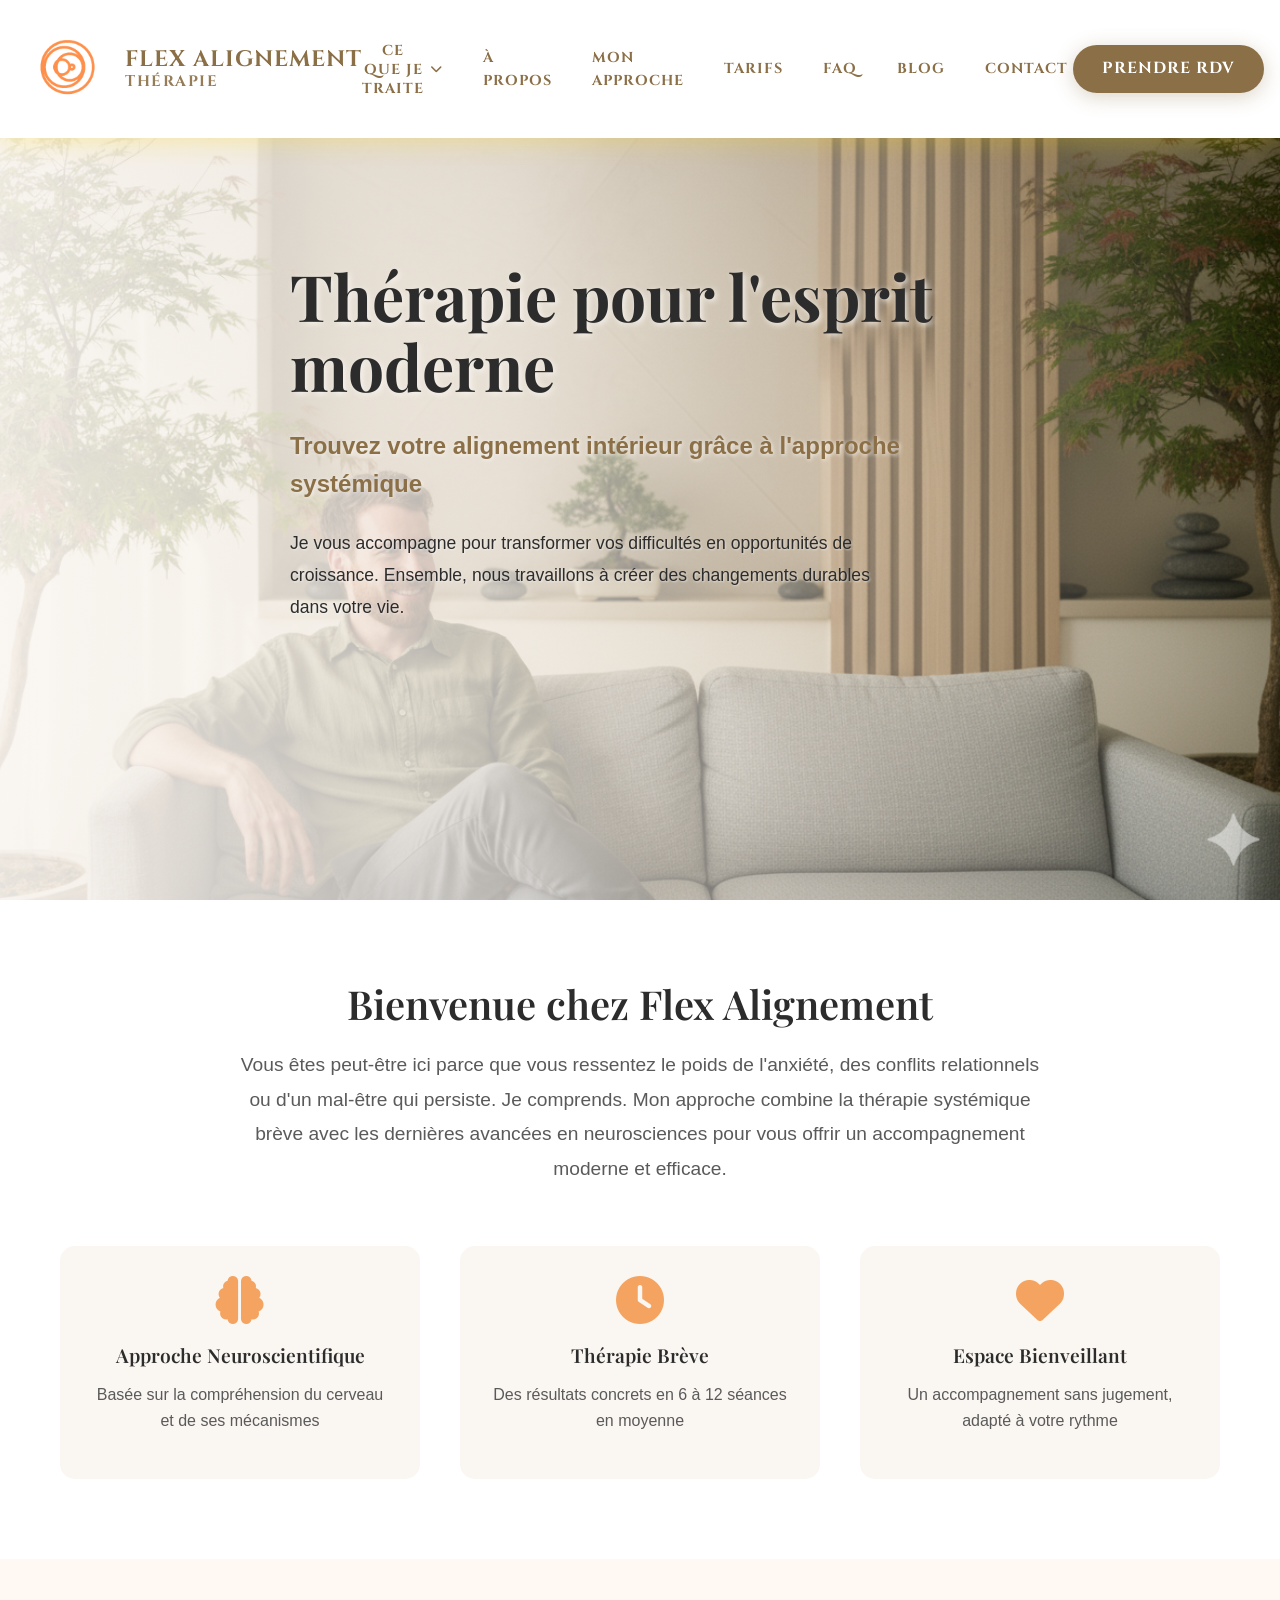
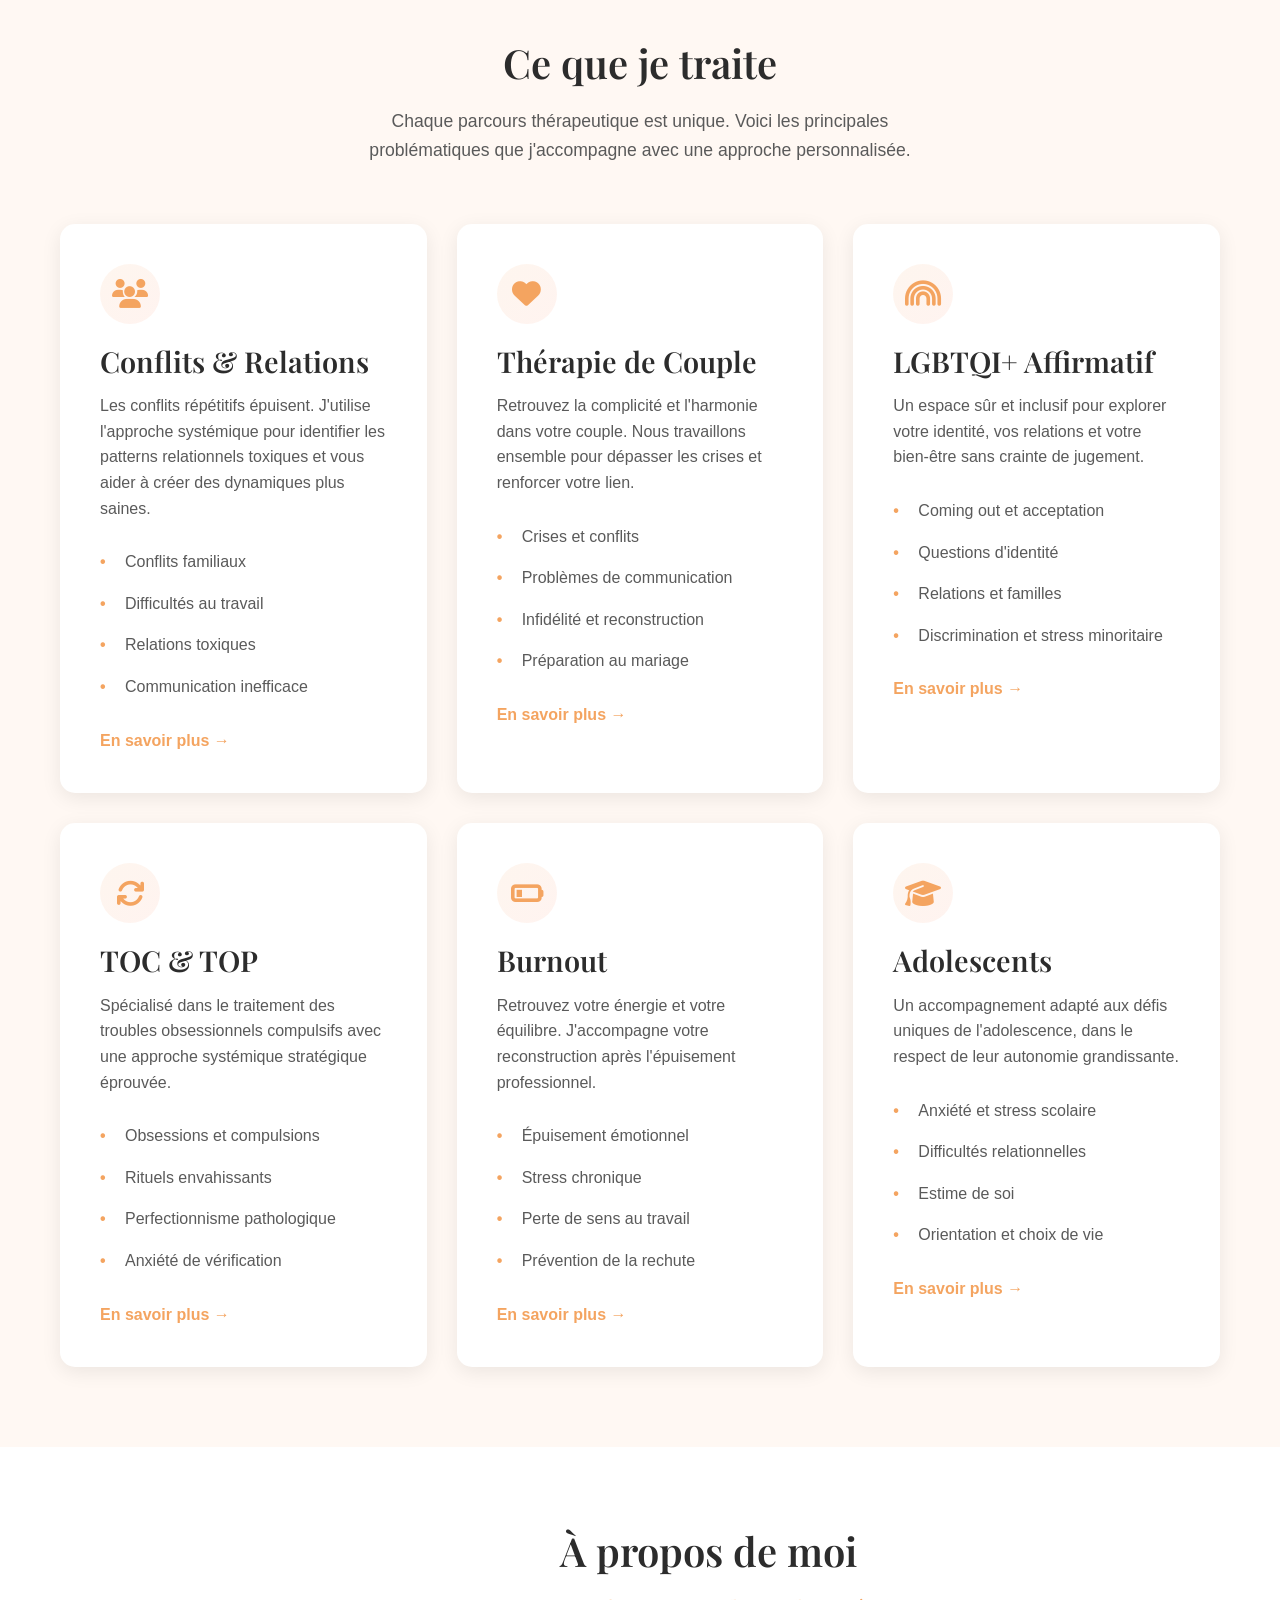
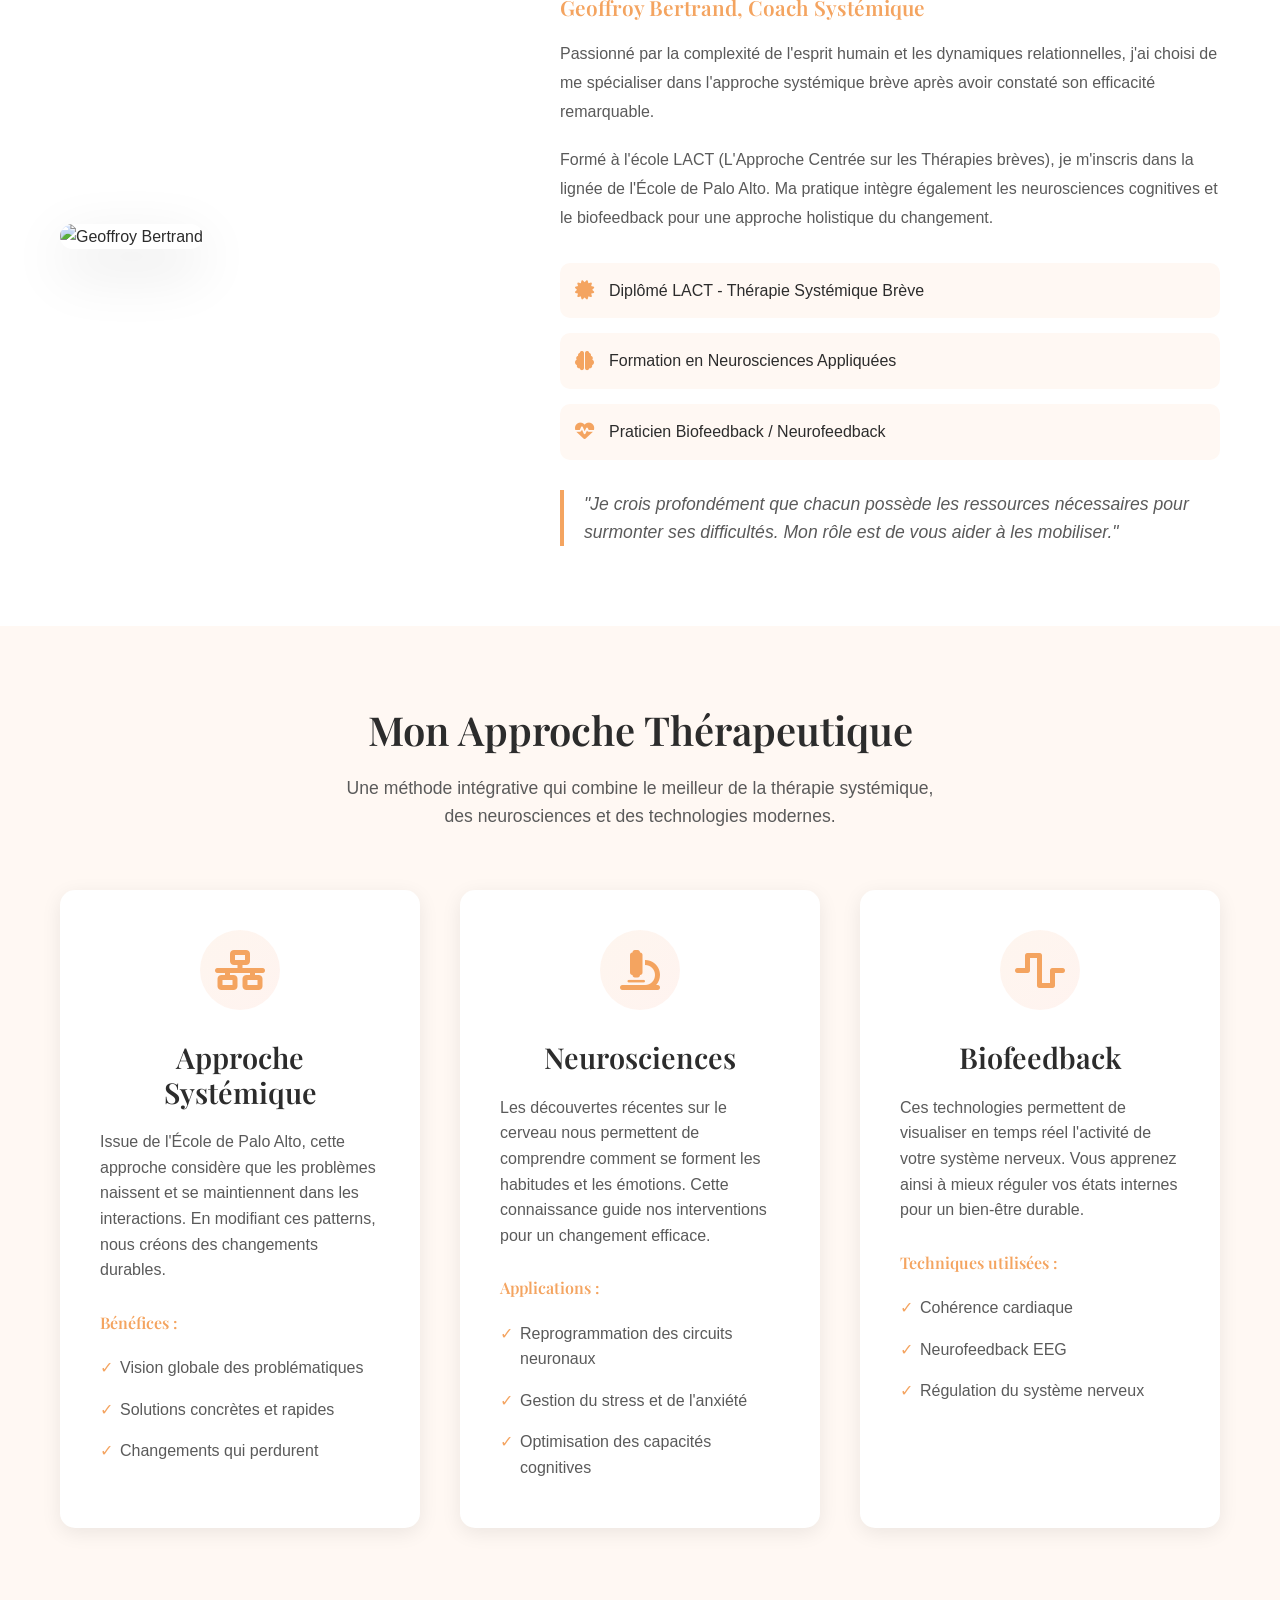
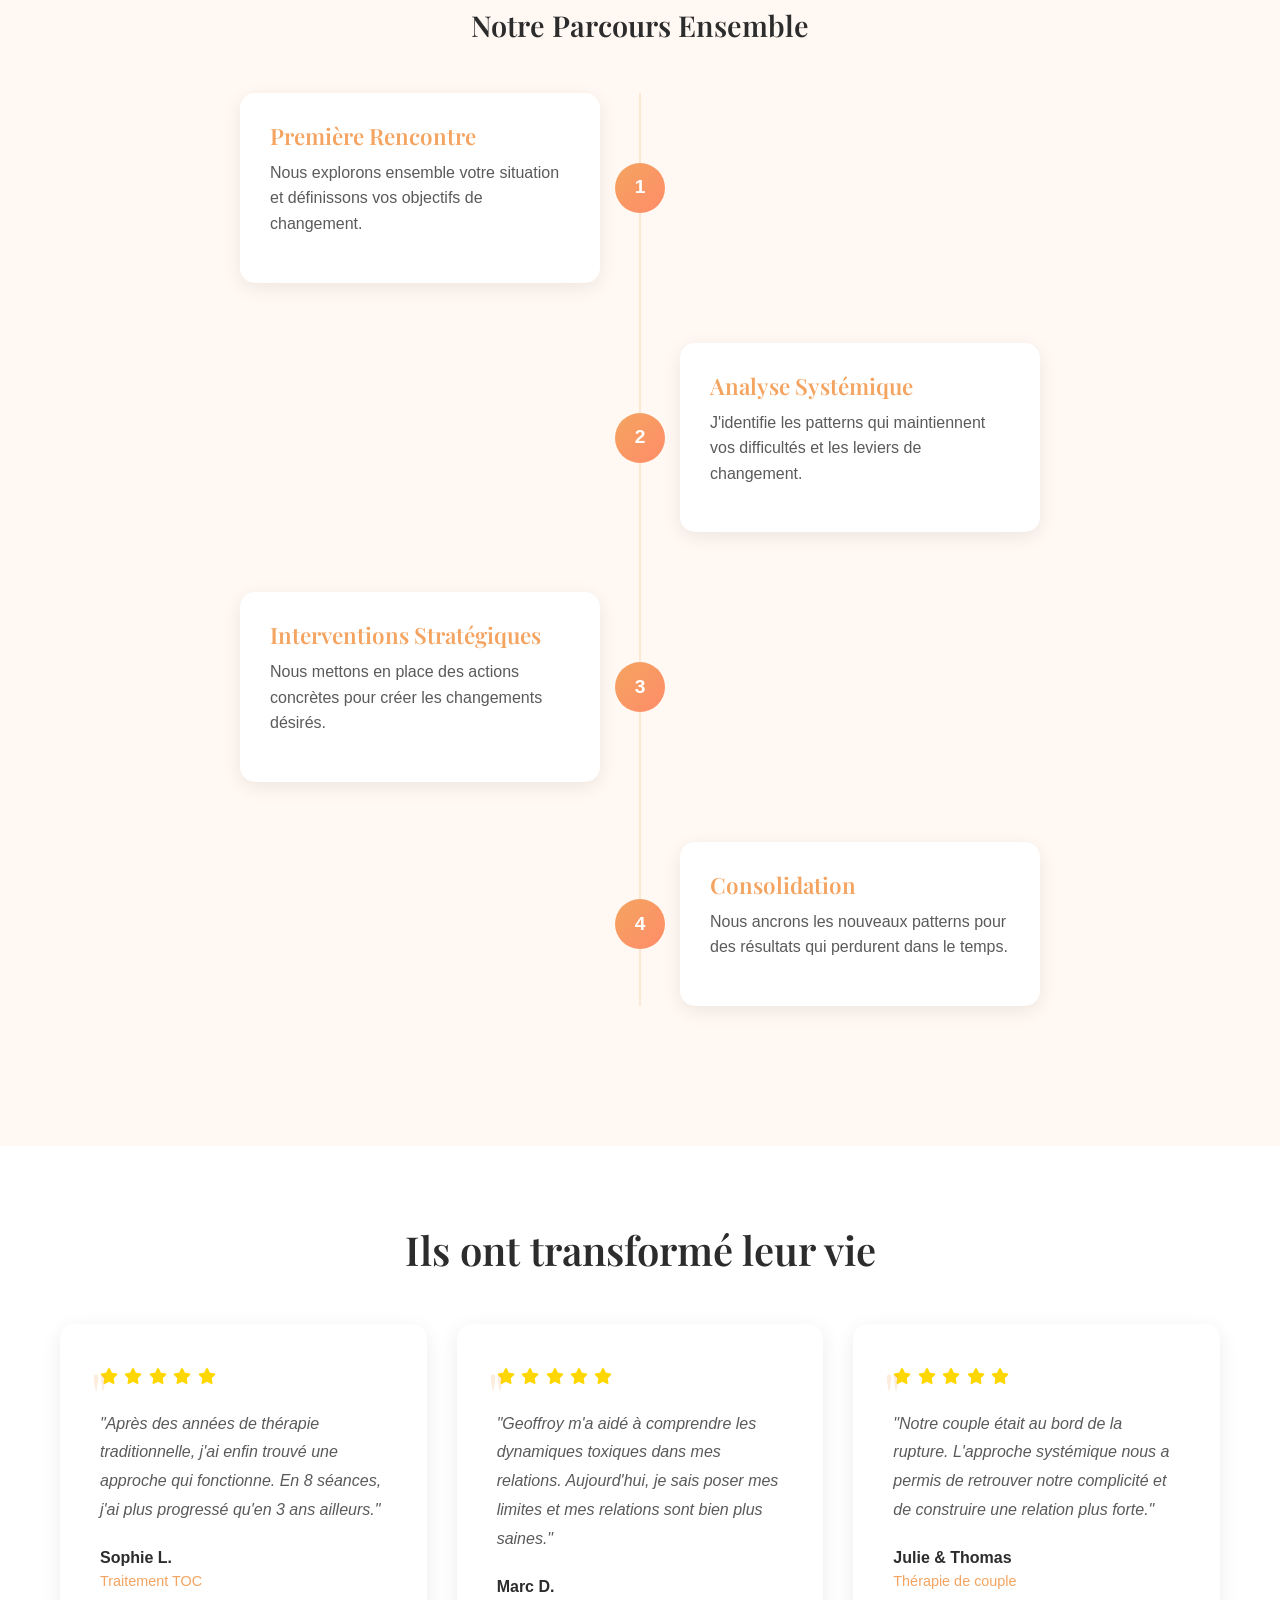
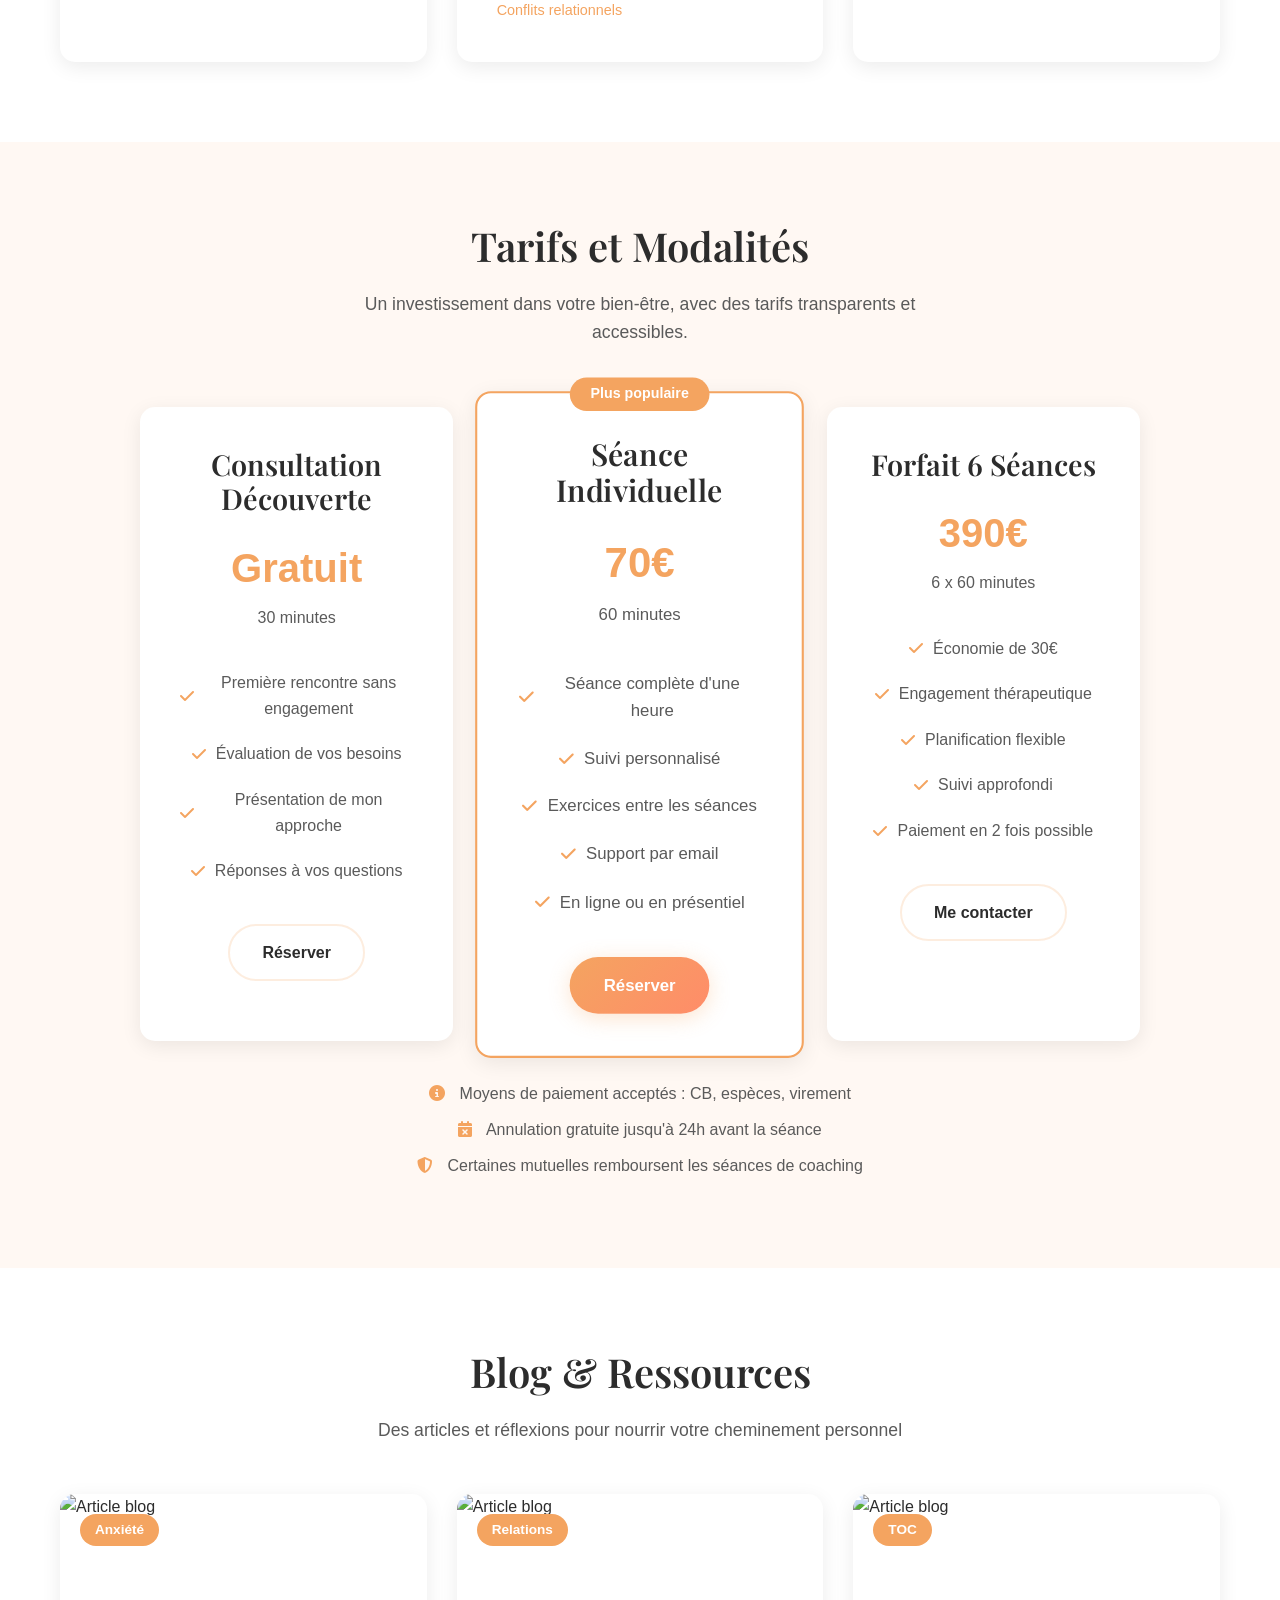
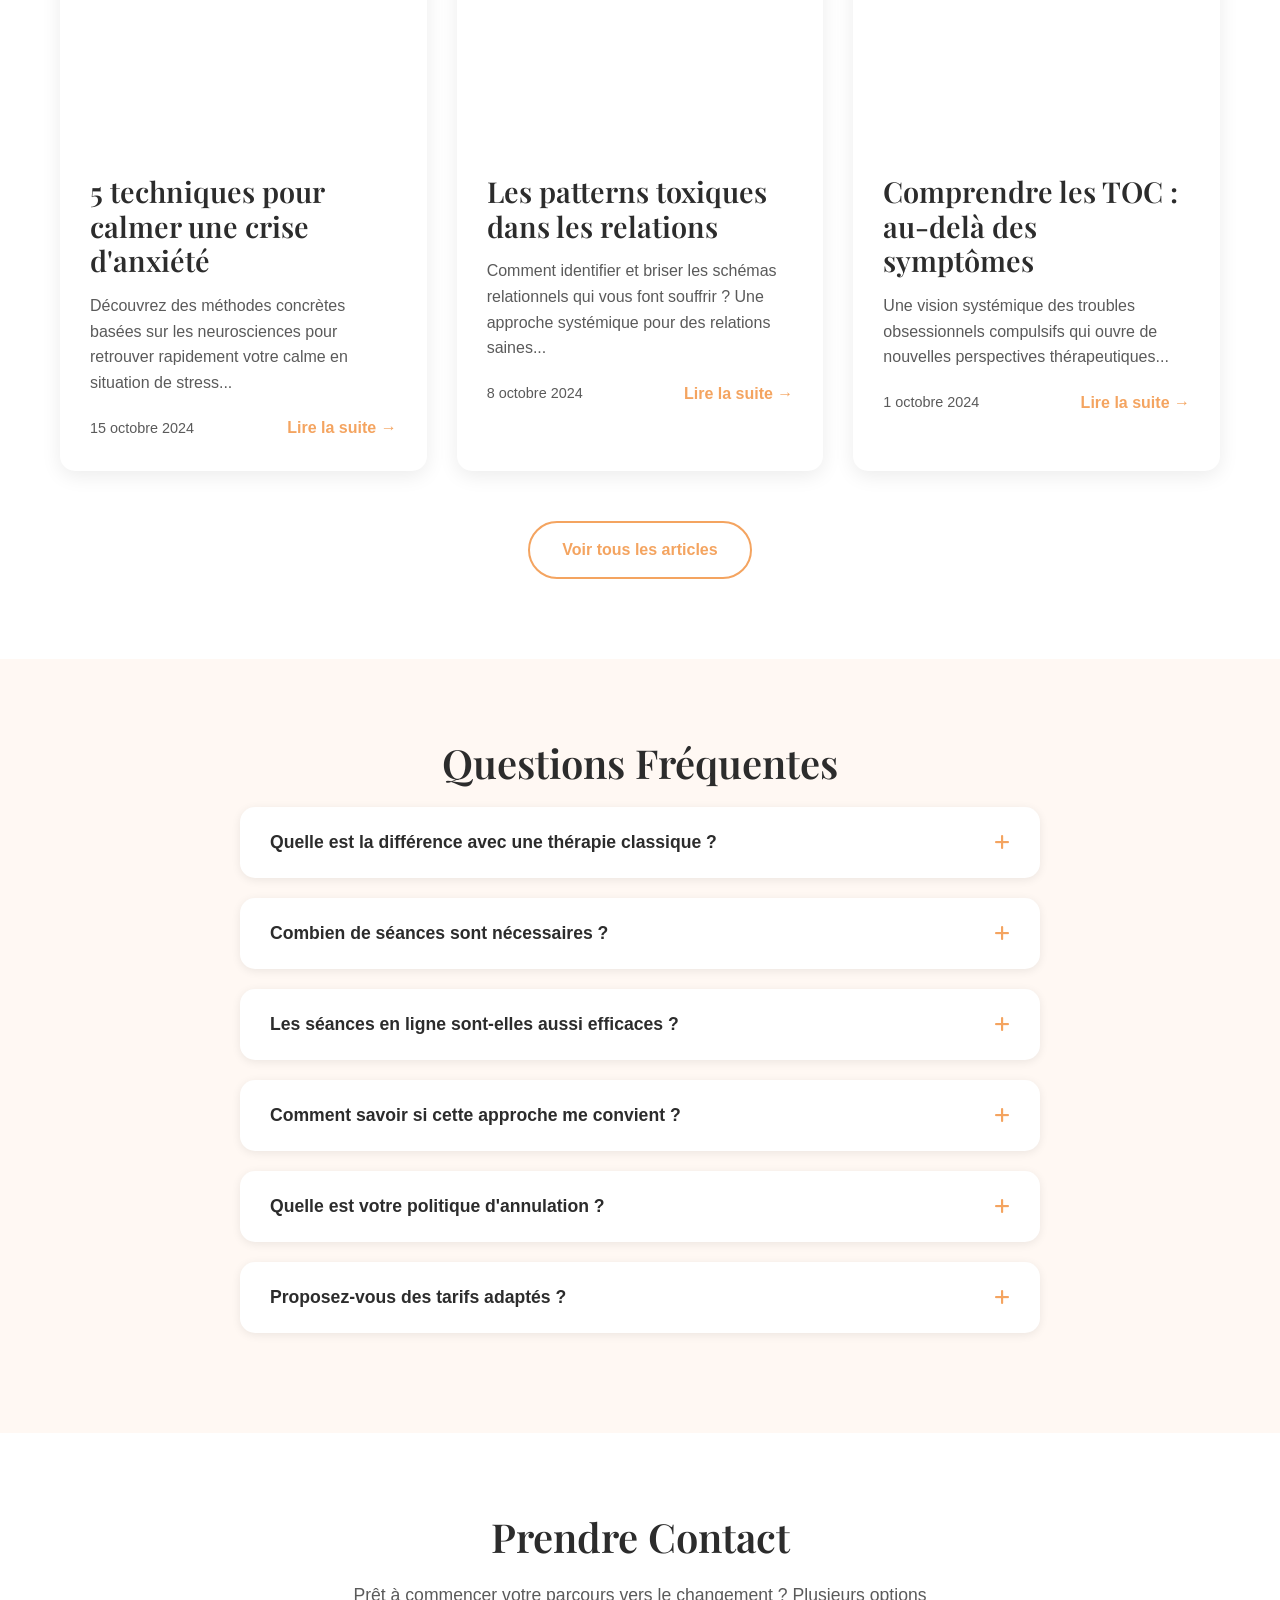
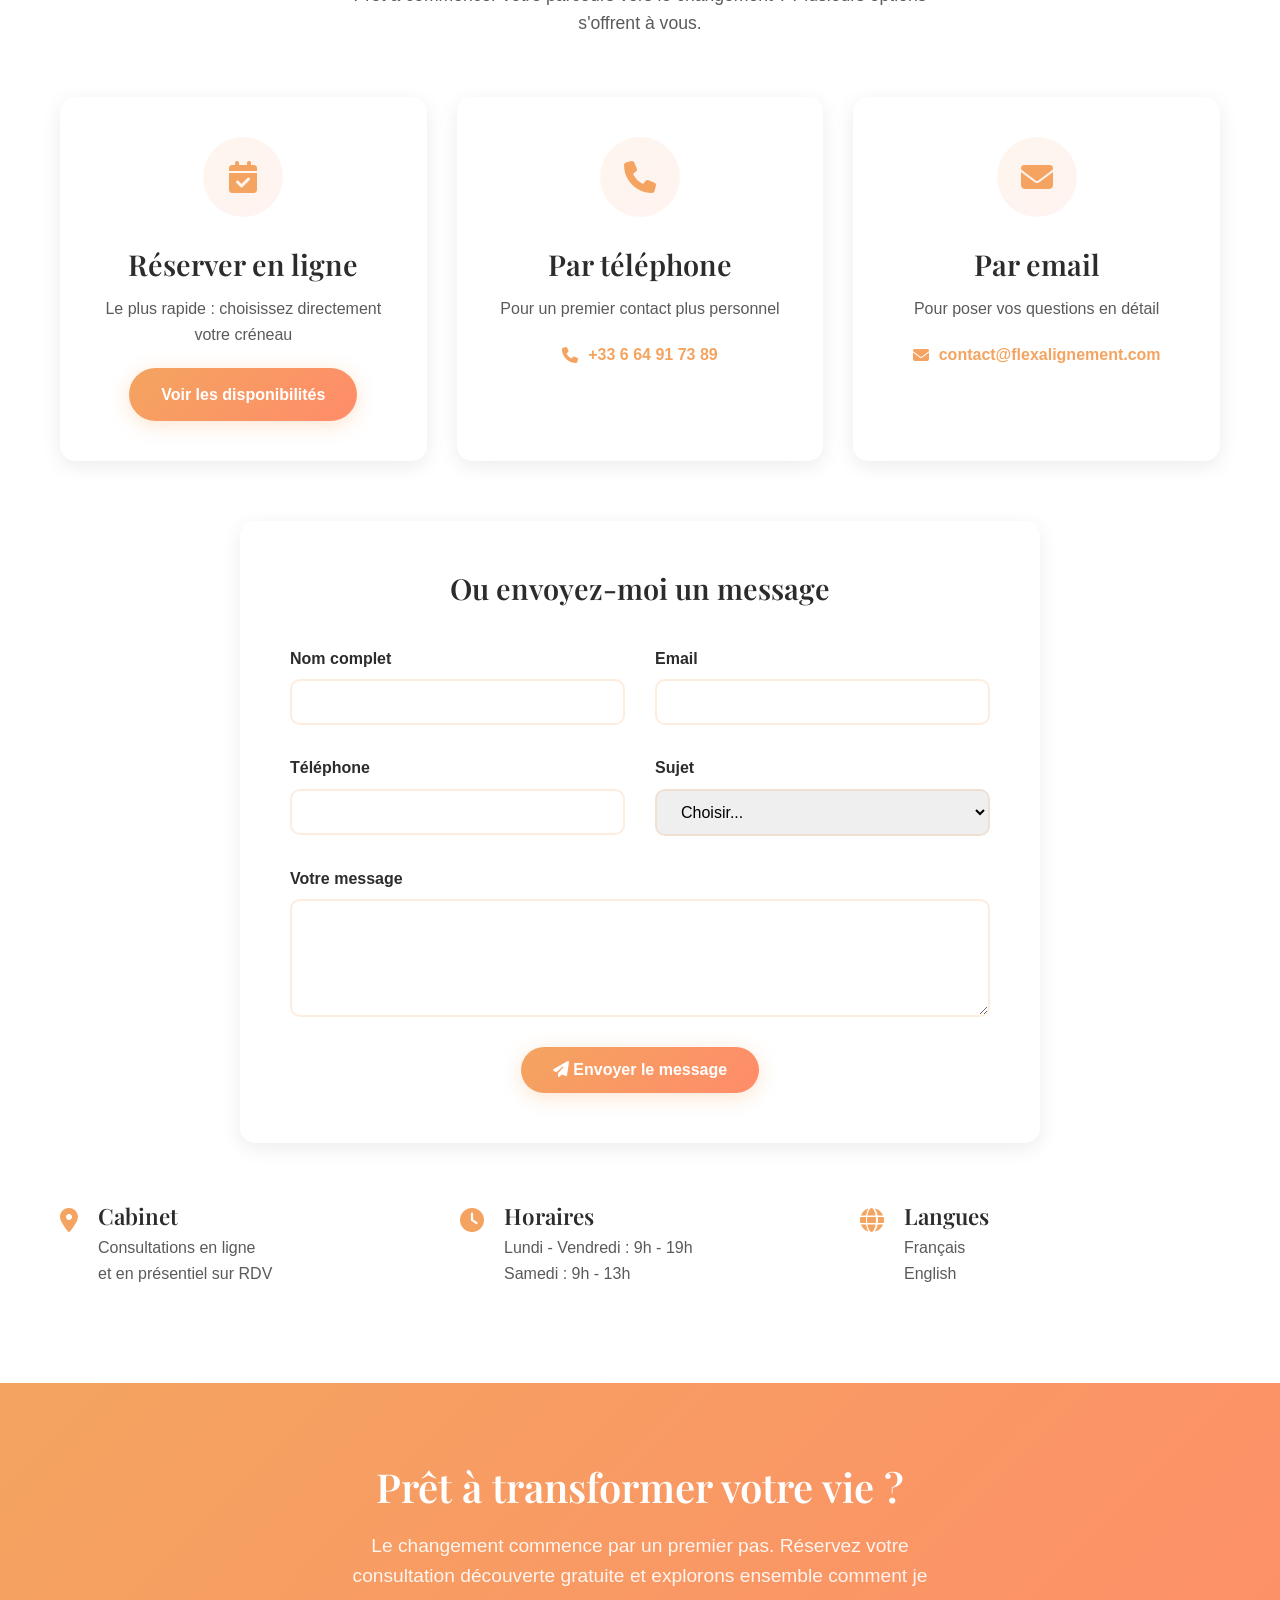
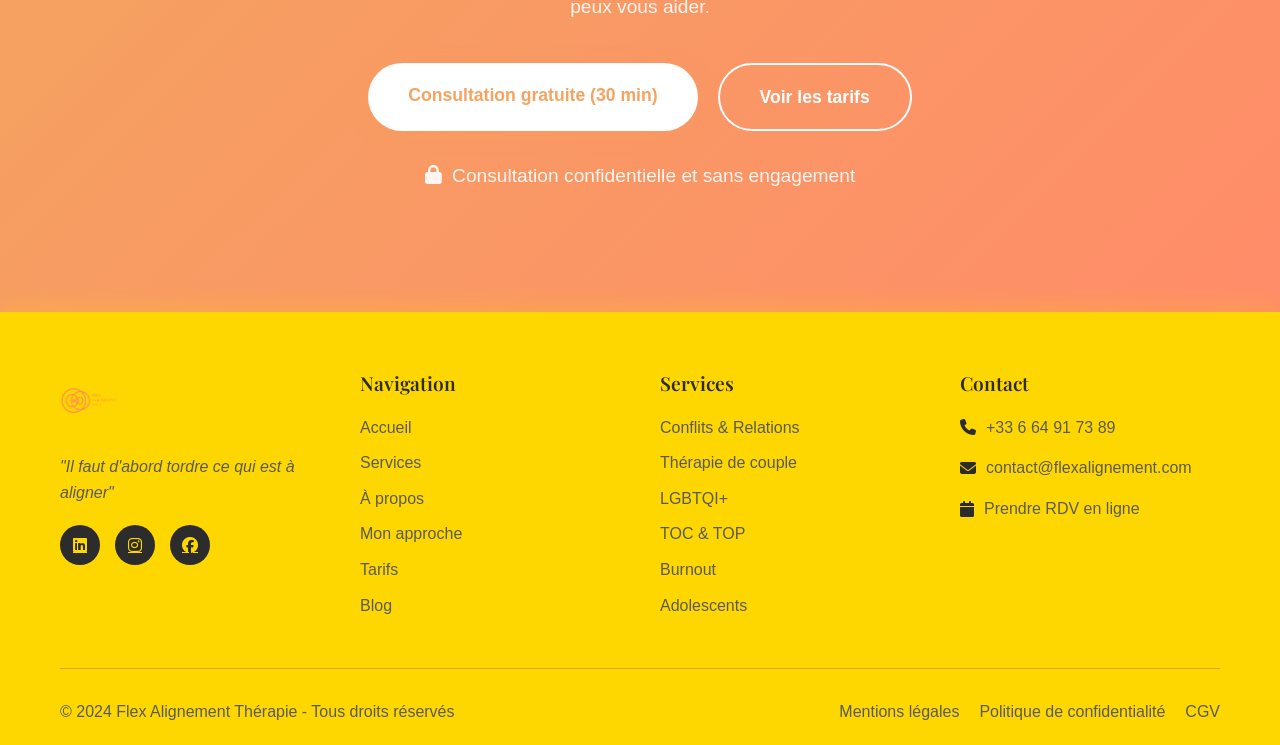
==== index.html @ 34443ab5 "v2" ====
<!DOCTYPE html>
<html lang="fr">
<head>
    <meta charset="UTF-8">
    <meta name="viewport" content="width=device-width, initial-scale=1.0">
    <title>Flex Alignement Thérapie - Coaching Systémique | Geoffroy Bertrand</title>
    <meta name="description" content="Thérapie systémique brève pour anxiété, conflits relationnels, couples, TOC, burnout. Approche moderne basée sur les neurosciences.">

    <!-- Fonts -->
    <link rel="preconnect" href="https://fonts.googleapis.com">
    <link rel="preconnect" href="https://fonts.gstatic.com" crossorigin>
    <link href="https://fonts.googleapis.com/css2?family=Cinzel:wght@700&family=Lato:wght@300;400;500;600;700&family=Montserrat:wght@300;400;500;600;700&family=Playfair+Display:wght@400;500;600;700&family=Cormorant+Garamond:wght@300;400;500;600&display=swap" rel="stylesheet">

    <!-- Icons -->
    <link rel="stylesheet" href="https://cdnjs.cloudflare.com/ajax/libs/font-awesome/6.4.0/css/all.min.css">

    <!-- Styles -->
    <link rel="stylesheet" href="styles.css">
</head>
<body>
    <!-- Header with Navigation -->
    <header class="header" id="header">
        <nav class="nav-container">
            <div class="nav-brand">
                <img src="images/Logo_Coach.gif" alt="Flex Alignement" class="nav-logo">
                <div class="nav-text">
                    <span class="brand-name">Flex Alignement</span>
                    <span class="brand-subtitle">thérapie</span>
                </div>
            </div>

            <div class="nav-menu" id="navMenu">
                <!-- Dropdown for Services -->
                <div class="nav-dropdown">
                    <button class="nav-link dropdown-toggle">
                        Ce que je traite <i class="fas fa-chevron-down"></i>
                    </button>
                    <div class="dropdown-menu">
                        <a href="#conflits" class="dropdown-item">Conflits & Relations</a>
                        <a href="#couples" class="dropdown-item">Couples</a>
                        <a href="#lgbtqi" class="dropdown-item">LGBTQI+</a>
                        <a href="#toc" class="dropdown-item">TOC</a>
                        <a href="#burnout" class="dropdown-item">Burnout</a>
                        <a href="#adolescents" class="dropdown-item">Adolescents</a>
                    </div>
                </div>

                <a href="#about" class="nav-link">À propos</a>
                <a href="#approche" class="nav-link">Mon approche</a>
                <a href="#tarifs" class="nav-link">Tarifs</a>
                <a href="#faq" class="nav-link">FAQ</a>
                <a href="#blog" class="nav-link">Blog</a>
                <a href="#contact" class="nav-link">Contact</a>
                <a href="https://calendly.com/geoffbertrand/30min" class="nav-cta" target="_blank">Prendre RDV</a>
            </div>

            <button class="nav-toggle" id="navToggle">
                <span></span>
                <span></span>
                <span></span>
            </button>
        </nav>
    </header>

    <!-- Hero Section -->
    <section id="accueil" class="hero">
        <div class="hero-overlay">
            <div class="container">
                <div class="hero-content">
                    <h1 class="hero-title">
                        Thérapie pour l'esprit moderne
                    </h1>
                    <p class="hero-subtitle">
                        Trouvez votre alignement intérieur grâce à l'approche systémique
                    </p>
                    <p class="hero-description">
                        Je vous accompagne pour transformer vos difficultés en opportunités de croissance.
                        Ensemble, nous travaillons à créer des changements durables dans votre vie.
                    </p>
                </div>
            </div>
        </div>
    </section>

    <!-- Introduction Section -->
    <section class="intro-section">
        <div class="container">
            <div class="intro-content">
                <h2 class="section-title centered">Bienvenue chez Flex Alignement</h2>
                <p class="intro-text">
                    Vous êtes peut-être ici parce que vous ressentez le poids de l'anxiété, des conflits relationnels
                    ou d'un mal-être qui persiste. Je comprends. Mon approche combine la thérapie systémique brève
                    avec les dernières avancées en neurosciences pour vous offrir un accompagnement moderne et efficace.
                </p>
                <div class="intro-features">
                    <div class="feature-item">
                        <i class="fas fa-brain"></i>
                        <h3>Approche Neuroscientifique</h3>
                        <p>Basée sur la compréhension du cerveau et de ses mécanismes</p>
                    </div>
                    <div class="feature-item">
                        <i class="fas fa-clock"></i>
                        <h3>Thérapie Brève</h3>
                        <p>Des résultats concrets en 6 à 12 séances en moyenne</p>
                    </div>
                    <div class="feature-item">
                        <i class="fas fa-heart"></i>
                        <h3>Espace Bienveillant</h3>
                        <p>Un accompagnement sans jugement, adapté à votre rythme</p>
                    </div>
                </div>
            </div>
        </div>
    </section>

    <!-- Services Section -->
    <section id="services" class="services-section">
        <div class="container">
            <h2 class="section-title centered">Ce que je traite</h2>
            <p class="section-subtitle">
                Chaque parcours thérapeutique est unique. Voici les principales problématiques
                que j'accompagne avec une approche personnalisée.
            </p>

            <div class="services-grid">
                <!-- Conflits & Relations -->
                <div class="service-card" id="conflits">
                    <div class="service-icon">
                        <i class="fas fa-users"></i>
                    </div>
                    <h3>Conflits & Relations</h3>
                    <p>
                        Les conflits répétitifs épuisent. J'utilise l'approche systémique pour identifier
                        les patterns relationnels toxiques et vous aider à créer des dynamiques plus saines.
                    </p>
                    <ul class="service-list">
                        <li>Conflits familiaux</li>
                        <li>Difficultés au travail</li>
                        <li>Relations toxiques</li>
                        <li>Communication inefficace</li>
                    </ul>
                    <a href="#contact" class="service-link">En savoir plus →</a>
                </div>

                <!-- Couples -->
                <div class="service-card" id="couples">
                    <div class="service-icon">
                        <i class="fas fa-heart"></i>
                    </div>
                    <h3>Thérapie de Couple</h3>
                    <p>
                        Retrouvez la complicité et l'harmonie dans votre couple. Nous travaillons ensemble
                        pour dépasser les crises et renforcer votre lien.
                    </p>
                    <ul class="service-list">
                        <li>Crises et conflits</li>
                        <li>Problèmes de communication</li>
                        <li>Infidélité et reconstruction</li>
                        <li>Préparation au mariage</li>
                    </ul>
                    <a href="#contact" class="service-link">En savoir plus →</a>
                </div>

                <!-- LGBTQI+ -->
                <div class="service-card" id="lgbtqi">
                    <div class="service-icon">
                        <i class="fas fa-rainbow"></i>
                    </div>
                    <h3>LGBTQI+ Affirmatif</h3>
                    <p>
                        Un espace sûr et inclusif pour explorer votre identité, vos relations et votre
                        bien-être sans crainte de jugement.
                    </p>
                    <ul class="service-list">
                        <li>Coming out et acceptation</li>
                        <li>Questions d'identité</li>
                        <li>Relations et familles</li>
                        <li>Discrimination et stress minoritaire</li>
                    </ul>
                    <a href="#contact" class="service-link">En savoir plus →</a>
                </div>

                <!-- TOC -->
                <div class="service-card" id="toc">
                    <div class="service-icon">
                        <i class="fas fa-sync"></i>
                    </div>
                    <h3>TOC & TOP</h3>
                    <p>
                        Spécialisé dans le traitement des troubles obsessionnels compulsifs avec une
                        approche systémique stratégique éprouvée.
                    </p>
                    <ul class="service-list">
                        <li>Obsessions et compulsions</li>
                        <li>Rituels envahissants</li>
                        <li>Perfectionnisme pathologique</li>
                        <li>Anxiété de vérification</li>
                    </ul>
                    <a href="#contact" class="service-link">En savoir plus →</a>
                </div>

                <!-- Burnout -->
                <div class="service-card" id="burnout">
                    <div class="service-icon">
                        <i class="fas fa-battery-quarter"></i>
                    </div>
                    <h3>Burnout</h3>
                    <p>
                        Retrouvez votre énergie et votre équilibre. J'accompagne votre reconstruction
                        après l'épuisement professionnel.
                    </p>
                    <ul class="service-list">
                        <li>Épuisement émotionnel</li>
                        <li>Stress chronique</li>
                        <li>Perte de sens au travail</li>
                        <li>Prévention de la rechute</li>
                    </ul>
                    <a href="#contact" class="service-link">En savoir plus →</a>
                </div>

                <!-- Adolescents -->
                <div class="service-card" id="adolescents">
                    <div class="service-icon">
                        <i class="fas fa-graduation-cap"></i>
                    </div>
                    <h3>Adolescents</h3>
                    <p>
                        Un accompagnement adapté aux défis uniques de l'adolescence, dans le respect
                        de leur autonomie grandissante.
                    </p>
                    <ul class="service-list">
                        <li>Anxiété et stress scolaire</li>
                        <li>Difficultés relationnelles</li>
                        <li>Estime de soi</li>
                        <li>Orientation et choix de vie</li>
                    </ul>
                    <a href="#contact" class="service-link">En savoir plus →</a>
                </div>
            </div>
        </div>
    </section>

    <!-- About Section -->
    <section id="about" class="about-section">
        <div class="container">
            <div class="about-content">
                <div class="about-image">
                    <img src="images/geoffroy-placeholder.jpg" alt="Geoffroy Bertrand">
                    <div class="about-decoration"></div>
                </div>
                <div class="about-text">
                    <h2 class="section-title">À propos de moi</h2>
                    <h3 class="about-subtitle">Geoffroy Bertrand, Coach Systémique</h3>
                    <p>
                        Passionné par la complexité de l'esprit humain et les dynamiques relationnelles,
                        j'ai choisi de me spécialiser dans l'approche systémique brève après avoir
                        constaté son efficacité remarquable.
                    </p>
                    <p>
                        Formé à l'école LACT (L'Approche Centrée sur les Thérapies brèves), je m'inscris
                        dans la lignée de l'École de Palo Alto. Ma pratique intègre également les
                        neurosciences cognitives et le biofeedback pour une approche holistique du changement.
                    </p>
                    <div class="about-credentials">
                        <div class="credential-item">
                            <i class="fas fa-certificate"></i>
                            <span>Diplômé LACT - Thérapie Systémique Brève</span>
                        </div>
                        <div class="credential-item">
                            <i class="fas fa-brain"></i>
                            <span>Formation en Neurosciences Appliquées</span>
                        </div>
                        <div class="credential-item">
                            <i class="fas fa-heart-pulse"></i>
                            <span>Praticien Biofeedback / Neurofeedback</span>
                        </div>
                    </div>
                    <blockquote class="about-quote">
                        "Je crois profondément que chacun possède les ressources nécessaires pour
                        surmonter ses difficultés. Mon rôle est de vous aider à les mobiliser."
                    </blockquote>
                </div>
            </div>
        </div>
    </section>

    <!-- Approach Section -->
    <section id="approche" class="approach-section">
        <div class="container">
            <h2 class="section-title centered">Mon Approche Thérapeutique</h2>
            <p class="section-subtitle">
                Une méthode intégrative qui combine le meilleur de la thérapie systémique,
                des neurosciences et des technologies modernes.
            </p>

            <div class="approach-pillars">
                <div class="pillar-card">
                    <div class="pillar-icon">
                        <i class="fas fa-network-wired"></i>
                    </div>
                    <h3>Approche Systémique</h3>
                    <p>
                        Issue de l'École de Palo Alto, cette approche considère que les problèmes
                        naissent et se maintiennent dans les interactions. En modifiant ces patterns,
                        nous créons des changements durables.
                    </p>
                    <div class="pillar-benefits">
                        <h4>Bénéfices :</h4>
                        <ul>
                            <li>Vision globale des problématiques</li>
                            <li>Solutions concrètes et rapides</li>
                            <li>Changements qui perdurent</li>
                        </ul>
                    </div>
                </div>

                <div class="pillar-card">
                    <div class="pillar-icon">
                        <i class="fas fa-microscope"></i>
                    </div>
                    <h3>Neurosciences</h3>
                    <p>
                        Les découvertes récentes sur le cerveau nous permettent de comprendre comment
                        se forment les habitudes et les émotions. Cette connaissance guide nos interventions
                        pour un changement efficace.
                    </p>
                    <div class="pillar-benefits">
                        <h4>Applications :</h4>
                        <ul>
                            <li>Reprogrammation des circuits neuronaux</li>
                            <li>Gestion du stress et de l'anxiété</li>
                            <li>Optimisation des capacités cognitives</li>
                        </ul>
                    </div>
                </div>

                <div class="pillar-card">
                    <div class="pillar-icon">
                        <i class="fas fa-wave-square"></i>
                    </div>
                    <h3>Biofeedback</h3>
                    <p>
                        Ces technologies permettent de visualiser en temps réel l'activité de votre
                        système nerveux. Vous apprenez ainsi à mieux réguler vos états internes
                        pour un bien-être durable.
                    </p>
                    <div class="pillar-benefits">
                        <h4>Techniques utilisées :</h4>
                        <ul>
                            <li>Cohérence cardiaque</li>
                            <li>Neurofeedback EEG</li>
                            <li>Régulation du système nerveux</li>
                        </ul>
                    </div>
                </div>
            </div>

            <div class="approach-process">
                <h3 class="process-title">Notre Parcours Ensemble</h3>
                <div class="process-timeline">
                    <div class="timeline-item">
                        <div class="timeline-marker">1</div>
                        <div class="timeline-content">
                            <h4>Première Rencontre</h4>
                            <p>Nous explorons ensemble votre situation et définissons vos objectifs de changement.</p>
                        </div>
                    </div>
                    <div class="timeline-item">
                        <div class="timeline-marker">2</div>
                        <div class="timeline-content">
                            <h4>Analyse Systémique</h4>
                            <p>J'identifie les patterns qui maintiennent vos difficultés et les leviers de changement.</p>
                        </div>
                    </div>
                    <div class="timeline-item">
                        <div class="timeline-marker">3</div>
                        <div class="timeline-content">
                            <h4>Interventions Stratégiques</h4>
                            <p>Nous mettons en place des actions concrètes pour créer les changements désirés.</p>
                        </div>
                    </div>
                    <div class="timeline-item">
                        <div class="timeline-marker">4</div>
                        <div class="timeline-content">
                            <h4>Consolidation</h4>
                            <p>Nous ancrons les nouveaux patterns pour des résultats qui perdurent dans le temps.</p>
                        </div>
                    </div>
                </div>
            </div>
        </div>
    </section>

    <!-- Testimonials Section -->
    <section class="testimonials-section">
        <div class="container">
            <h2 class="section-title centered">Ils ont transformé leur vie</h2>
            <div class="testimonials-grid">
                <div class="testimonial-card">
                    <div class="stars">
                        <i class="fas fa-star"></i>
                        <i class="fas fa-star"></i>
                        <i class="fas fa-star"></i>
                        <i class="fas fa-star"></i>
                        <i class="fas fa-star"></i>
                    </div>
                    <p class="testimonial-text">
                        "Après des années de thérapie traditionnelle, j'ai enfin trouvé une approche
                        qui fonctionne. En 8 séances, j'ai plus progressé qu'en 3 ans ailleurs."
                    </p>
                    <div class="testimonial-author">
                        <span class="author-name">Sophie L.</span>
                        <span class="author-info">Traitement TOC</span>
                    </div>
                </div>

                <div class="testimonial-card">
                    <div class="stars">
                        <i class="fas fa-star"></i>
                        <i class="fas fa-star"></i>
                        <i class="fas fa-star"></i>
                        <i class="fas fa-star"></i>
                        <i class="fas fa-star"></i>
                    </div>
                    <p class="testimonial-text">
                        "Geoffroy m'a aidé à comprendre les dynamiques toxiques dans mes relations.
                        Aujourd'hui, je sais poser mes limites et mes relations sont bien plus saines."
                    </p>
                    <div class="testimonial-author">
                        <span class="author-name">Marc D.</span>
                        <span class="author-info">Conflits relationnels</span>
                    </div>
                </div>

                <div class="testimonial-card">
                    <div class="stars">
                        <i class="fas fa-star"></i>
                        <i class="fas fa-star"></i>
                        <i class="fas fa-star"></i>
                        <i class="fas fa-star"></i>
                        <i class="fas fa-star"></i>
                    </div>
                    <p class="testimonial-text">
                        "Notre couple était au bord de la rupture. L'approche systémique nous a
                        permis de retrouver notre complicité et de construire une relation plus forte."
                    </p>
                    <div class="testimonial-author">
                        <span class="author-name">Julie & Thomas</span>
                        <span class="author-info">Thérapie de couple</span>
                    </div>
                </div>
            </div>
        </div>
    </section>

    <!-- Pricing Section -->
    <section id="tarifs" class="pricing-section">
        <div class="container">
            <h2 class="section-title centered">Tarifs et Modalités</h2>
            <p class="section-subtitle">
                Un investissement dans votre bien-être, avec des tarifs transparents et accessibles.
            </p>

            <div class="pricing-grid">
                <div class="pricing-card">
                    <div class="pricing-header">
                        <h3>Consultation Découverte</h3>
                        <div class="price">
                            <span class="amount">Gratuit</span>
                            <span class="duration">30 minutes</span>
                        </div>
                    </div>
                    <div class="pricing-features">
                        <ul>
                            <li><i class="fas fa-check"></i> Première rencontre sans engagement</li>
                            <li><i class="fas fa-check"></i> Évaluation de vos besoins</li>
                            <li><i class="fas fa-check"></i> Présentation de mon approche</li>
                            <li><i class="fas fa-check"></i> Réponses à vos questions</li>
                        </ul>
                    </div>
                    <a href="https://calendly.com/geoffbertrand/seance-decouverte" class="btn btn-outline" target="_blank">
                        Réserver
                    </a>
                </div>

                <div class="pricing-card featured">
                    <div class="pricing-badge">Plus populaire</div>
                    <div class="pricing-header">
                        <h3>Séance Individuelle</h3>
                        <div class="price">
                            <span class="amount">70€</span>
                            <span class="duration">60 minutes</span>
                        </div>
                    </div>
                    <div class="pricing-features">
                        <ul>
                            <li><i class="fas fa-check"></i> Séance complète d'une heure</li>
                            <li><i class="fas fa-check"></i> Suivi personnalisé</li>
                            <li><i class="fas fa-check"></i> Exercices entre les séances</li>
                            <li><i class="fas fa-check"></i> Support par email</li>
                            <li><i class="fas fa-check"></i> En ligne ou en présentiel</li>
                        </ul>
                    </div>
                    <a href="https://calendly.com/geoffbertrand/seance-individuelle" class="btn btn-primary" target="_blank">
                        Réserver
                    </a>
                </div>

                <div class="pricing-card">
                    <div class="pricing-header">
                        <h3>Forfait 6 Séances</h3>
                        <div class="price">
                            <span class="amount">390€</span>
                            <span class="duration">6 x 60 minutes</span>
                        </div>
                    </div>
                    <div class="pricing-features">
                        <ul>
                            <li><i class="fas fa-check"></i> Économie de 30€</li>
                            <li><i class="fas fa-check"></i> Engagement thérapeutique</li>
                            <li><i class="fas fa-check"></i> Planification flexible</li>
                            <li><i class="fas fa-check"></i> Suivi approfondi</li>
                            <li><i class="fas fa-check"></i> Paiement en 2 fois possible</li>
                        </ul>
                    </div>
                    <a href="#contact" class="btn btn-outline">
                        Me contacter
                    </a>
                </div>
            </div>

            <div class="pricing-info">
                <p><i class="fas fa-info-circle"></i> Moyens de paiement acceptés : CB, espèces, virement</p>
                <p><i class="fas fa-calendar-xmark"></i> Annulation gratuite jusqu'à 24h avant la séance</p>
                <p><i class="fas fa-shield-halved"></i> Certaines mutuelles remboursent les séances de coaching</p>
            </div>
        </div>
    </section>

    <!-- Blog Section -->
    <section id="blog" class="blog-section">
        <div class="container">
            <h2 class="section-title centered">Blog & Ressources</h2>
            <p class="section-subtitle">
                Des articles et réflexions pour nourrir votre cheminement personnel
            </p>

            <div class="blog-grid">
                <article class="blog-card">
                    <div class="blog-image">
                        <img src="images/blog-1-placeholder.jpg" alt="Article blog">
                        <span class="blog-category">Anxiété</span>
                    </div>
                    <div class="blog-content">
                        <h3>5 techniques pour calmer une crise d'anxiété</h3>
                        <p>
                            Découvrez des méthodes concrètes basées sur les neurosciences pour
                            retrouver rapidement votre calme en situation de stress...
                        </p>
                        <div class="blog-meta">
                            <span class="blog-date">15 octobre 2024</span>
                            <a href="#" class="blog-link">Lire la suite →</a>
                        </div>
                    </div>
                </article>

                <article class="blog-card">
                    <div class="blog-image">
                        <img src="images/blog-2-placeholder.jpg" alt="Article blog">
                        <span class="blog-category">Relations</span>
                    </div>
                    <div class="blog-content">
                        <h3>Les patterns toxiques dans les relations</h3>
                        <p>
                            Comment identifier et briser les schémas relationnels qui vous font
                            souffrir ? Une approche systémique pour des relations saines...
                        </p>
                        <div class="blog-meta">
                            <span class="blog-date">8 octobre 2024</span>
                            <a href="#" class="blog-link">Lire la suite →</a>
                        </div>
                    </div>
                </article>

                <article class="blog-card">
                    <div class="blog-image">
                        <img src="images/blog-3-placeholder.jpg" alt="Article blog">
                        <span class="blog-category">TOC</span>
                    </div>
                    <div class="blog-content">
                        <h3>Comprendre les TOC : au-delà des symptômes</h3>
                        <p>
                            Une vision systémique des troubles obsessionnels compulsifs qui
                            ouvre de nouvelles perspectives thérapeutiques...
                        </p>
                        <div class="blog-meta">
                            <span class="blog-date">1 octobre 2024</span>
                            <a href="#" class="blog-link">Lire la suite →</a>
                        </div>
                    </div>
                </article>
            </div>

            <div class="blog-cta">
                <a href="/blog" class="btn btn-secondary">Voir tous les articles</a>
            </div>
        </div>
    </section>

    <!-- FAQ Section -->
    <section class="faq-section">
        <div class="container">
            <h2 class="section-title centered">Questions Fréquentes</h2>

            <div class="faq-grid">
                <div class="faq-item">
                    <button class="faq-question">
                        <span>Quelle est la différence avec une thérapie classique ?</span>
                        <i class="fas fa-plus"></i>
                    </button>
                    <div class="faq-answer">
                        <p>
                            L'approche systémique brève se concentre sur le présent et les solutions
                            plutôt que sur l'exploration du passé. Nous travaillons sur les patterns
                            actuels qui maintiennent vos difficultés, permettant des changements
                            rapides et durables en quelques séances.
                        </p>
                    </div>
                </div>

                <div class="faq-item">
                    <button class="faq-question">
                        <span>Combien de séances sont nécessaires ?</span>
                        <i class="fas fa-plus"></i>
                    </button>
                    <div class="faq-answer">
                        <p>
                            En moyenne, 6 à 12 séances suffisent pour observer des changements
                            significatifs. Certains problèmes peuvent être résolus en moins de
                            séances, d'autres peuvent nécessiter un suivi plus long. Chaque
                            parcours est unique.
                        </p>
                    </div>
                </div>

                <div class="faq-item">
                    <button class="faq-question">
                        <span>Les séances en ligne sont-elles aussi efficaces ?</span>
                        <i class="fas fa-plus"></i>
                    </button>
                    <div class="faq-answer">
                        <p>
                            Absolument. Les recherches montrent que la thérapie en ligne peut être
                            tout aussi efficace qu'en présentiel. J'utilise une plateforme sécurisée
                            et l'approche reste la même. Cela offre plus de flexibilité et de confort.
                        </p>
                    </div>
                </div>

                <div class="faq-item">
                    <button class="faq-question">
                        <span>Comment savoir si cette approche me convient ?</span>
                        <i class="fas fa-plus"></i>
                    </button>
                    <div class="faq-answer">
                        <p>
                            C'est exactement pour cela que je propose une consultation découverte
                            gratuite. Nous pourrons discuter de vos besoins, de mes méthodes et
                            voir si nous sommes un bon match thérapeutique. Il n'y a aucun engagement.
                        </p>
                    </div>
                </div>

                <div class="faq-item">
                    <button class="faq-question">
                        <span>Quelle est votre politique d'annulation ?</span>
                        <i class="fas fa-plus"></i>
                    </button>
                    <div class="faq-answer">
                        <p>
                            Les séances peuvent être annulées ou reportées gratuitement jusqu'à
                            24 heures avant. Au-delà, la séance est due. Cette politique permet
                            de maintenir une disponibilité équitable pour tous les clients.
                        </p>
                    </div>
                </div>

                <div class="faq-item">
                    <button class="faq-question">
                        <span>Proposez-vous des tarifs adaptés ?</span>
                        <i class="fas fa-plus"></i>
                    </button>
                    <div class="faq-answer">
                        <p>
                            Je crois que la thérapie doit être accessible. Pour les étudiants,
                            chômeurs ou personnes en difficulté financière, des tarifs adaptés
                            peuvent être discutés. N'hésitez pas à m'en parler.
                        </p>
                    </div>
                </div>
            </div>
        </div>
    </section>

    <!-- Contact Section -->
    <section id="contact" class="contact-section">
        <div class="container">
            <h2 class="section-title centered">Prendre Contact</h2>
            <p class="section-subtitle">
                Prêt à commencer votre parcours vers le changement ?
                Plusieurs options s'offrent à vous.
            </p>

            <div class="contact-options">
                <div class="contact-card">
                    <div class="contact-icon">
                        <i class="fas fa-calendar-check"></i>
                    </div>
                    <h3>Réserver en ligne</h3>
                    <p>Le plus rapide : choisissez directement votre créneau</p>
                    <a href="https://calendly.com/geoffbertrand/30min" class="btn btn-primary" target="_blank">
                        Voir les disponibilités
                    </a>
                </div>

                <div class="contact-card">
                    <div class="contact-icon">
                        <i class="fas fa-phone"></i>
                    </div>
                    <h3>Par téléphone</h3>
                    <p>Pour un premier contact plus personnel</p>
                    <a href="tel:+33664917389" class="contact-link">
                        <i class="fas fa-phone"></i> +33 6 64 91 73 89
                    </a>
                </div>

                <div class="contact-card">
                    <div class="contact-icon">
                        <i class="fas fa-envelope"></i>
                    </div>
                    <h3>Par email</h3>
                    <p>Pour poser vos questions en détail</p>
                    <a href="mailto:contact@flexalignement.com" class="contact-link">
                        <i class="fas fa-envelope"></i> contact@flexalignement.com
                    </a>
                </div>
            </div>

            <div class="contact-form-section">
                <h3>Ou envoyez-moi un message</h3>
                <form class="contact-form" id="contactForm">
                    <div class="form-row">
                        <div class="form-group">
                            <label for="name">Nom complet</label>
                            <input type="text" id="name" name="name" required>
                        </div>
                        <div class="form-group">
                            <label for="email">Email</label>
                            <input type="email" id="email" name="email" required>
                        </div>
                    </div>
                    <div class="form-row">
                        <div class="form-group">
                            <label for="phone">Téléphone</label>
                            <input type="tel" id="phone" name="phone">
                        </div>
                        <div class="form-group">
                            <label for="subject">Sujet</label>
                            <select id="subject" name="subject" required>
                                <option value="">Choisir...</option>
                                <option value="info">Demande d'information</option>
                                <option value="rdv">Prise de rendez-vous</option>
                                <option value="couple">Thérapie de couple</option>
                                <option value="toc">Question sur les TOC</option>
                                <option value="autre">Autre</option>
                            </select>
                        </div>
                    </div>
                    <div class="form-group full-width">
                        <label for="message">Votre message</label>
                        <textarea id="message" name="message" rows="5" required></textarea>
                    </div>
                    <div class="form-submit">
                        <button type="submit" class="btn btn-primary">
                            <i class="fas fa-paper-plane"></i> Envoyer le message
                        </button>
                    </div>
                </form>
            </div>

            <div class="contact-info-bottom">
                <div class="info-item">
                    <i class="fas fa-map-marker-alt"></i>
                    <div>
                        <h4>Cabinet</h4>
                        <p>Consultations en ligne<br>et en présentiel sur RDV</p>
                    </div>
                </div>
                <div class="info-item">
                    <i class="fas fa-clock"></i>
                    <div>
                        <h4>Horaires</h4>
                        <p>Lundi - Vendredi : 9h - 19h<br>Samedi : 9h - 13h</p>
                    </div>
                </div>
                <div class="info-item">
                    <i class="fas fa-globe"></i>
                    <div>
                        <h4>Langues</h4>
                        <p>Français<br>English</p>
                    </div>
                </div>
            </div>
        </div>
    </section>

    <!-- CTA Section -->
    <section class="cta-section">
        <div class="container">
            <div class="cta-content">
                <h2>Prêt à transformer votre vie ?</h2>
                <p>
                    Le changement commence par un premier pas. Réservez votre consultation
                    découverte gratuite et explorons ensemble comment je peux vous aider.
                </p>
                <div class="cta-buttons">
                    <a href="https://calendly.com/geoffbertrand/seance-decouverte" class="btn btn-primary btn-large" target="_blank">
                        Consultation gratuite (30 min)
                    </a>
                    <a href="#tarifs" class="btn btn-secondary btn-large">
                        Voir les tarifs
                    </a>
                </div>
                <p class="cta-note">
                    <i class="fas fa-lock"></i> Consultation confidentielle et sans engagement
                </p>
            </div>
        </div>
    </section>

    <!-- Footer -->
    <footer class="footer">
        <div class="container">
            <div class="footer-content">
                <div class="footer-section">
                    <div class="footer-brand">
                        <img src="images/Logo.png" alt="Flex Alignement" class="footer-logo">
                        <p class="footer-tagline">"Il faut d'abord tordre ce qui est à aligner"</p>
                    </div>
                    <div class="footer-social">
                        <a href="#" aria-label="LinkedIn"><i class="fab fa-linkedin"></i></a>
                        <a href="#" aria-label="Instagram"><i class="fab fa-instagram"></i></a>
                        <a href="#" aria-label="Facebook"><i class="fab fa-facebook"></i></a>
                    </div>
                </div>

                <div class="footer-section">
                    <h4>Navigation</h4>
                    <ul class="footer-links">
                        <li><a href="#accueil">Accueil</a></li>
                        <li><a href="#services">Services</a></li>
                        <li><a href="#about">À propos</a></li>
                        <li><a href="#approche">Mon approche</a></li>
                        <li><a href="#tarifs">Tarifs</a></li>
                        <li><a href="#blog">Blog</a></li>
                    </ul>
                </div>

                <div class="footer-section">
                    <h4>Services</h4>
                    <ul class="footer-links">
                        <li><a href="#conflits">Conflits & Relations</a></li>
                        <li><a href="#couples">Thérapie de couple</a></li>
                        <li><a href="#lgbtqi">LGBTQI+</a></li>
                        <li><a href="#toc">TOC & TOP</a></li>
                        <li><a href="#burnout">Burnout</a></li>
                        <li><a href="#adolescents">Adolescents</a></li>
                    </ul>
                </div>

                <div class="footer-section">
                    <h4>Contact</h4>
                    <ul class="footer-contact">
                        <li>
                            <i class="fas fa-phone"></i>
                            <a href="tel:+33664917389">+33 6 64 91 73 89</a>
                        </li>
                        <li>
                            <i class="fas fa-envelope"></i>
                            <a href="mailto:contact@flexalignement.com">contact@flexalignement.com</a>
                        </li>
                        <li>
                            <i class="fas fa-calendar"></i>
                            <a href="https://calendly.com/geoffbertrand" target="_blank">Prendre RDV en ligne</a>
                        </li>
                    </ul>
                </div>
            </div>

            <div class="footer-bottom">
                <div class="footer-legal">
                    <p>&copy; 2024 Flex Alignement Thérapie - Tous droits réservés</p>
                    <div class="legal-links">
                        <a href="/mentions-legales">Mentions légales</a>
                        <a href="/confidentialite">Politique de confidentialité</a>
                        <a href="/cgv">CGV</a>
                    </div>
                </div>
            </div>
        </div>
    </footer>

    <!-- Back to Top Button -->
    <button class="back-to-top" id="backToTop">
        <i class="fas fa-arrow-up"></i>
    </button>

    <!-- Scripts -->
    <script src="scripts.js"></script>
</body>
</html>
---- styles.css ----
/* ========================================
   FLEX ALIGNEMENT - Styles Modernes
   Palette douce et chaleureuse
   ======================================== */

/* Variables CSS - Palette douce et moderne avec or */
:root {
    --gold: #FFD700;           /* Or brillant */
    --gold-light: #FFED4E;     /* Or clair */
    --gold-dark: #DAA520;      /* Or foncé */
    --primary: #F4A460;        /* Saumon doux */
    --secondary: #FFB88C;      /* Pêche clair */
    --accent: #FF8C69;         /* Corail doux */
    --menu-orange: #FFA366;    /* Orange doux pour menu */
    --marron-glace: #8B6F47;   /* Marron glacé */
    --background: #FAF6F2;     /* Beige très clair */
    --background-light: #FFFFFF;
    --background-section: #FFF8F3; /* Crème légère */
    --background-dark: #3A3A3A;   /* Gris charcoal pour contraste */
    --text-primary: #2C2C2C;      /* Gris foncé */
    --text-secondary: #5A5A5A;    /* Gris moyen */
    --text-light: #FFFFFF;
    --text-on-gold: #FFFFFF;      /* Texte sur fond or */
    --border-light: rgba(244, 164, 96, 0.2);
    --shadow-light: rgba(0, 0, 0, 0.08);
    --shadow-medium: rgba(0, 0, 0, 0.12);
    --border-radius: 15px;
    --transition: all 0.3s cubic-bezier(0.4, 0, 0.2, 1);
}

/* Reset & Base */
* {
    margin: 0;
    padding: 0;
    box-sizing: border-box;
}

html {
    scroll-behavior: smooth;
}

body {
    font-family: 'Inter', sans-serif;
    font-size: 16px;
    line-height: 1.6;
    color: var(--text-primary);
    background-color: var(--background);
    min-height: 100vh;
    overflow-x: hidden;
}

/* Typography */
h1, h2, h3, h4, h5, h6 {
    font-family: 'Playfair Display', serif;
    font-weight: 600;
    line-height: 1.2;
    color: var(--text-primary);
}

h1 { font-size: clamp(2.5rem, 5vw, 3.5rem); }
h2 { font-size: clamp(2rem, 4vw, 2.5rem); }
h3 { font-size: clamp(1.5rem, 3vw, 1.8rem); }
h4 { font-size: clamp(1.2rem, 2.5vw, 1.4rem); }

p {
    margin-bottom: 1rem;
    color: var(--text-secondary);
}

.container {
    max-width: 1200px;
    margin: 0 auto;
    padding: 0 20px;
}

/* Header & Navigation */
.header {
    position: fixed;
    top: 0;
    left: 0;
    right: 0;
    background: #FFFFFF;
    box-shadow: 0 2px 15px rgba(0, 0, 0, 0.1);
    z-index: 1000;
    transition: var(--transition);
}

.nav-container {
    max-width: 100%; /* Pleine largeur */
    margin: 0;
    padding: 1.5rem 16px 1.5rem 20px; /* Padding droit réduit pour cohérence */
    display: flex;
    justify-content: space-between;
    align-items: center;
    position: relative; /* Pour positionner le CTA */
}

/* Logo & Brand */
.nav-brand {
    display: flex;
    align-items: center;
    gap: 15px;
    flex-shrink: 0; /* Empêche la compression */
}

.nav-logo {
    height: 90px; /* Logo encore plus grand */
    width: auto;
    transition: var(--transition);
}

.nav-text {
    display: flex;
    flex-direction: column;
    line-height: 1.2;
}

.brand-name {
    font-family: 'Cinzel', serif;
    font-size: 1.4rem;
    font-weight: 700;
    color: var(--marron-glace);
    letter-spacing: 1px;
    text-transform: uppercase;
}

.brand-subtitle {
    font-family: 'Cinzel', serif;
    font-size: 0.95rem;
    color: var(--marron-glace);
    font-style: normal;
    font-weight: 700;
    letter-spacing: 1.5px;
    opacity: 0.9;
    text-transform: uppercase;
}

/* Navigation Menu */
.nav-menu {
    display: flex;
    align-items: center;
    gap: 2.5rem;
    margin: 0 auto;
    padding-right: 200px; /* Espace pour le bouton CTA */
}

.nav-link {
    font-family: 'Cinzel', serif;
    font-size: 0.9rem;
    font-weight: 700;
    letter-spacing: 1px;
    color: var(--marron-glace);
    text-decoration: none;
    padding: 0.5rem 0;
    position: relative;
    transition: var(--transition);
    cursor: pointer;
    text-transform: uppercase;
}

.nav-link:hover {
    color: var(--marron-glace);
    opacity: 0.8;
}

.nav-link::after {
    content: '';
    position: absolute;
    bottom: -2px;
    left: 0;
    width: 0;
    height: 2px;
    background: var(--marron-glace);
    transition: width 0.3s ease;
}

.nav-link:hover::after {
    width: 100%;
}

/* Dropdown Menu */
.nav-dropdown {
    position: relative;
}

.dropdown-toggle {
    background: none;
    border: none;
    display: flex;
    align-items: center;
    gap: 6px;
    font-family: 'Cinzel', serif;
    font-size: 0.9rem;
    font-weight: 700;
    letter-spacing: 1px;
    color: var(--marron-glace);
    text-transform: uppercase;
}

.dropdown-toggle i {
    font-size: 0.75rem;
    color: var(--marron-glace);
    transition: transform 0.3s;
}

.nav-dropdown:hover .dropdown-toggle i {
    transform: rotate(180deg);
}

.dropdown-menu {
    position: absolute;
    top: 100%;
    left: 0;
    background: white;
    border-radius: 12px;
    box-shadow: 0 10px 40px var(--shadow-medium);
    border: 1px solid rgba(139, 111, 71, 0.2);
    min-width: 220px;
    padding: 1rem 0;
    opacity: 0;
    visibility: hidden;
    transform: translateY(-10px);
    transition: all 0.3s ease;
    margin-top: 0.5rem;
}

.nav-dropdown:hover .dropdown-menu {
    opacity: 1;
    visibility: visible;
    transform: translateY(0);
}

.dropdown-item {
    display: block;
    padding: 0.7rem 1.5rem;
    color: var(--text-secondary);
    text-decoration: none;
    transition: all 0.2s;
    font-size: 0.95rem;
}

.dropdown-item:hover {
    background: var(--background-section);
    color: var(--primary);
    padding-left: 2rem;
}

/* CTA Button */
.nav-cta {
    font-family: 'Cinzel', serif;
    background: var(--marron-glace);
    color: white;
    padding: 0.7rem 1.8rem;
    border-radius: 50px;
    text-decoration: none;
    font-weight: 700;
    letter-spacing: 1px;
    transition: all 0.3s;
    box-shadow: 0 4px 20px rgba(139, 111, 71, 0.3);
    position: absolute;
    right: 16px;
    text-transform: uppercase;
}

.nav-cta:hover {
    transform: translateY(-2px);
    background: var(--marron-glace);
    opacity: 0.9;
    color: white;
    box-shadow: 0 6px 30px rgba(139, 111, 71, 0.4);
}

.nav-cta::after {
    display: none;
}

/* Mobile Toggle */
.nav-toggle {
    display: none;
    background: none;
    border: none;
    cursor: pointer;
    padding: 5px;
    position: relative;
    width: 30px;
    height: 30px;
}

.nav-toggle span {
    display: block;
    width: 25px;
    height: 2px;
    background: var(--marron-glace);
    margin: 5px 0;
    transition: var(--transition);
    position: absolute;
    left: 50%;
    transform: translateX(-50%);
}

.nav-toggle span:nth-child(1) { top: 5px; }
.nav-toggle span:nth-child(2) { top: 50%; transform: translate(-50%, -50%); }
.nav-toggle span:nth-child(3) { bottom: 5px; }

.nav-toggle.active span:nth-child(1) {
    transform: translateX(-50%) rotate(45deg);
    top: 50%;
    margin-top: -1px;
}

.nav-toggle.active span:nth-child(2) {
    opacity: 0;
}

.nav-toggle.active span:nth-child(3) {
    transform: translateX(-50%) rotate(-45deg);
    bottom: 50%;
    margin-bottom: -1px;
}

/* Hero Section */
.hero {
    position: relative;
    height: 100vh;
    min-height: 700px;
    background: url('images/profil.png') right center/cover no-repeat;
    background-position: 80% 20%;
    display: flex;
    align-items: center;
    overflow: hidden;
}

.hero-overlay {
    position: absolute;
    top: 0;
    left: 0;
    right: 0;
    bottom: 0;
    background: linear-gradient(to right,
                rgba(250, 246, 242, 0.9) 0%,
                rgba(250, 246, 242, 0.7) 40%,
                rgba(250, 246, 242, 0.3) 70%,
                transparent 100%);
    display: flex;
    align-items: center;
}

.hero-content {
    max-width: 700px;
    padding: 40px 0;
    text-align: left;
    position: relative;
    z-index: 2;
}

.hero-title {
    font-size: clamp(2.8rem, 5vw, 4.5rem);
    margin-bottom: 25px;
    color: var(--text-primary);
    line-height: 1.1;
    font-weight: 700;
    text-shadow: 2px 2px 6px rgba(250, 246, 242, 0.9);
}

.hero-subtitle {
    font-size: 1.5rem;
    color: var(--marron-glace);
    margin-bottom: 25px;
    font-weight: 600;
    text-shadow: 1px 1px 4px rgba(250, 246, 242, 0.9);
}

.hero-description {
    font-size: 1.1rem;
    color: var(--text-primary);
    line-height: 1.8;
    max-width: 600px;
    text-shadow: 1px 1px 2px rgba(255, 255, 255, 0.5);
}

/* Buttons */
.btn {
    display: inline-block;
    padding: 14px 32px;
    font-size: 1rem;
    font-weight: 600;
    text-decoration: none;
    border-radius: 50px;
    transition: all 0.3s;
    cursor: pointer;
    border: none;
    text-align: center;
}

.btn-primary {
    background: linear-gradient(135deg, var(--primary), var(--accent));
    color: white;
    box-shadow: 0 4px 20px rgba(244, 164, 96, 0.3);
}

.btn-primary:hover {
    transform: translateY(-2px);
    box-shadow: 0 6px 30px rgba(244, 164, 96, 0.4);
}

.btn-secondary {
    background: transparent;
    color: var(--primary);
    border: 2px solid var(--primary);
}

.btn-secondary:hover {
    background: var(--primary);
    color: white;
}

.btn-outline {
    background: transparent;
    color: var(--text-primary);
    border: 2px solid var(--border-light);
}

.btn-outline:hover {
    border-color: var(--primary);
    color: var(--primary);
}

.btn-large {
    padding: 18px 40px;
    font-size: 1.1rem;
}

/* Section Styles */
section {
    padding: 80px 0;
}

.section-title {
    font-size: clamp(2rem, 4vw, 2.5rem);
    margin-bottom: 20px;
    color: var(--text-primary);
}

.section-title.centered {
    text-align: center;
}

.section-subtitle {
    font-size: 1.1rem;
    color: var(--text-secondary);
    text-align: center;
    max-width: 600px;
    margin: 0 auto 50px;
}

/* Introduction Section */
.intro-section {
    background: var(--background-light);
    position: relative;
}

.intro-content {
    text-align: center;
}

.intro-text {
    font-size: 1.2rem;
    color: var(--text-secondary);
    max-width: 800px;
    margin: 0 auto 60px;
    line-height: 1.8;
}

.intro-features {
    display: grid;
    grid-template-columns: repeat(auto-fit, minmax(250px, 1fr));
    gap: 40px;
    margin-top: 60px;
}

.feature-item {
    text-align: center;
    padding: 30px;
    background: var(--background);
    border-radius: var(--border-radius);
    transition: var(--transition);
}

.feature-item:hover {
    transform: translateY(-5px);
    box-shadow: 0 10px 40px var(--shadow-light);
}

.feature-item i {
    font-size: 3rem;
    color: var(--primary);
    margin-bottom: 20px;
}

.feature-item h3 {
    font-size: 1.2rem;
    margin-bottom: 15px;
}

.feature-item p {
    color: var(--text-secondary);
}

/* Services Section */
.services-section {
    background: var(--background-section);
}

.services-grid {
    display: grid;
    grid-template-columns: repeat(auto-fit, minmax(350px, 1fr));
    gap: 30px;
    margin-top: 60px;
}

.service-card {
    background: white;
    padding: 40px;
    border-radius: var(--border-radius);
    box-shadow: 0 5px 20px var(--shadow-light);
    transition: all 0.3s;
    position: relative;
    overflow: hidden;
}

.service-card::before {
    content: '';
    position: absolute;
    top: 0;
    left: 0;
    right: 0;
    height: 4px;
    background: linear-gradient(90deg, var(--primary), var(--accent));
    transform: scaleX(0);
    transition: transform 0.3s;
}

.service-card:hover {
    transform: translateY(-5px);
    box-shadow: 0 10px 40px var(--shadow-medium);
}

.service-card:hover::before {
    transform: scaleX(1);
}

.service-icon {
    width: 60px;
    height: 60px;
    background: linear-gradient(135deg, rgba(244, 164, 96, 0.1), rgba(255, 140, 105, 0.1));
    border-radius: 50%;
    display: flex;
    align-items: center;
    justify-content: center;
    margin-bottom: 20px;
}

.service-icon i {
    font-size: 1.8rem;
    color: var(--primary);
}

.service-card h3 {
    margin-bottom: 15px;
    color: var(--text-primary);
}

.service-card p {
    margin-bottom: 20px;
    line-height: 1.6;
}

.service-list {
    list-style: none;
    margin-bottom: 20px;
}

.service-list li {
    padding: 8px 0;
    padding-left: 25px;
    position: relative;
    color: var(--text-secondary);
}

.service-list li::before {
    content: "•";
    position: absolute;
    left: 0;
    color: var(--primary);
    font-weight: bold;
}

.service-link {
    color: var(--primary);
    text-decoration: none;
    font-weight: 600;
    display: inline-flex;
    align-items: center;
    gap: 5px;
    transition: gap 0.3s;
}

.service-link:hover {
    gap: 10px;
}

/* About Section */
.about-section {
    background: var(--background-light);
}

.about-content {
    display: grid;
    grid-template-columns: 1fr 1.5fr;
    gap: 60px;
    align-items: center;
}

.about-image {
    position: relative;
}

.about-image img {
    width: 100%;
    border-radius: var(--border-radius);
    box-shadow: 0 20px 60px var(--shadow-medium);
}

.about-decoration {
    position: absolute;
    width: 120%;
    height: 120%;
    top: -10%;
    left: -10%;
    background: radial-gradient(circle, rgba(244, 164, 96, 0.1) 0%, transparent 70%);
    z-index: -1;
}

.about-subtitle {
    font-size: 1.3rem;
    color: var(--primary);
    margin-bottom: 20px;
}

.about-text p {
    margin-bottom: 20px;
    line-height: 1.8;
}

.about-credentials {
    margin: 30px 0;
}

.credential-item {
    display: flex;
    align-items: center;
    gap: 15px;
    margin-bottom: 15px;
    padding: 15px;
    background: var(--background-section);
    border-radius: 10px;
}

.credential-item i {
    color: var(--primary);
    font-size: 1.2rem;
}

.about-quote {
    font-style: italic;
    font-size: 1.1rem;
    color: var(--text-secondary);
    border-left: 4px solid var(--primary);
    padding-left: 20px;
    margin-top: 30px;
}

/* Approach Section */
.approach-section {
    background: var(--background-section);
}

.approach-pillars {
    display: grid;
    grid-template-columns: repeat(auto-fit, minmax(300px, 1fr));
    gap: 40px;
    margin-top: 60px;
}

.pillar-card {
    background: white;
    padding: 40px;
    border-radius: var(--border-radius);
    text-align: center;
    box-shadow: 0 5px 20px var(--shadow-light);
    transition: all 0.3s;
}

.pillar-card:hover {
    transform: translateY(-10px);
    box-shadow: 0 15px 40px var(--shadow-medium);
}

.pillar-icon {
    width: 80px;
    height: 80px;
    background: linear-gradient(135deg, rgba(244, 164, 96, 0.1), rgba(255, 140, 105, 0.1));
    border-radius: 50%;
    display: flex;
    align-items: center;
    justify-content: center;
    margin: 0 auto 30px;
}

.pillar-icon i {
    font-size: 2.5rem;
    color: var(--primary);
}

.pillar-card h3 {
    margin-bottom: 20px;
}

.pillar-card p {
    margin-bottom: 30px;
    text-align: left;
}

.pillar-benefits {
    text-align: left;
}

.pillar-benefits h4 {
    font-size: 1rem;
    color: var(--primary);
    margin-bottom: 15px;
}

.pillar-benefits ul {
    list-style: none;
}

.pillar-benefits li {
    padding: 8px 0;
    padding-left: 20px;
    position: relative;
    color: var(--text-secondary);
}

.pillar-benefits li::before {
    content: "✓";
    position: absolute;
    left: 0;
    color: var(--primary);
}

/* Process Timeline */
.approach-process {
    margin-top: 80px;
}

.process-title {
    text-align: center;
    margin-bottom: 50px;
}

.process-timeline {
    max-width: 800px;
    margin: 0 auto;
    position: relative;
}

.process-timeline::before {
    content: '';
    position: absolute;
    left: 50%;
    top: 0;
    bottom: 0;
    width: 2px;
    background: var(--border-light);
    transform: translateX(-50%);
}

.timeline-item {
    display: flex;
    align-items: center;
    margin-bottom: 60px;
    position: relative;
}

.timeline-item:nth-child(even) {
    flex-direction: row-reverse;
}

.timeline-marker {
    width: 50px;
    height: 50px;
    background: linear-gradient(135deg, var(--primary), var(--accent));
    color: white;
    border-radius: 50%;
    display: flex;
    align-items: center;
    justify-content: center;
    font-weight: bold;
    font-size: 1.2rem;
    position: absolute;
    left: 50%;
    transform: translateX(-50%);
    z-index: 2;
}

.timeline-content {
    width: 45%;
    background: white;
    padding: 30px;
    border-radius: var(--border-radius);
    box-shadow: 0 5px 20px var(--shadow-light);
}

.timeline-item:nth-child(odd) .timeline-content {
    margin-right: auto;
}

.timeline-item:nth-child(even) .timeline-content {
    margin-left: auto;
}

.timeline-content h4 {
    margin-bottom: 10px;
    color: var(--primary);
}

/* Testimonials Section */
.testimonials-section {
    background: var(--background-light);
    padding: 80px 0;
}

.testimonials-grid {
    display: grid;
    grid-template-columns: repeat(auto-fit, minmax(350px, 1fr));
    gap: 30px;
    margin-top: 50px;
}

.testimonial-card {
    background: white;
    padding: 40px;
    border-radius: var(--border-radius);
    box-shadow: 0 5px 20px var(--shadow-light);
    position: relative;
}

.testimonial-card::before {
    content: '"';
    position: absolute;
    top: 20px;
    left: 30px;
    font-size: 4rem;
    color: rgba(244, 164, 96, 0.2);
    font-family: 'Playfair Display', serif;
}

.stars {
    margin-bottom: 20px;
}

.stars i {
    color: #FFD700;
    font-size: 1rem;
    margin-right: 2px;
}

.testimonial-text {
    margin-bottom: 20px;
    font-style: italic;
    color: var(--text-secondary);
    line-height: 1.8;
}

.testimonial-author {
    display: flex;
    flex-direction: column;
}

.author-name {
    font-weight: 600;
    color: var(--text-primary);
}

.author-info {
    font-size: 0.9rem;
    color: var(--primary);
}

/* Pricing Section */
.pricing-section {
    background: var(--background-section);
}

.pricing-grid {
    display: grid;
    grid-template-columns: repeat(auto-fit, minmax(300px, 1fr));
    gap: 30px;
    max-width: 1000px;
    margin: 60px auto 40px;
}

.pricing-card {
    background: white;
    border-radius: var(--border-radius);
    padding: 40px;
    text-align: center;
    position: relative;
    box-shadow: 0 5px 20px var(--shadow-light);
    transition: all 0.3s;
}

.pricing-card:hover {
    transform: translateY(-5px);
    box-shadow: 0 10px 40px var(--shadow-medium);
}

.pricing-card.featured {
    border: 2px solid var(--primary);
    transform: scale(1.05);
}

.pricing-badge {
    position: absolute;
    top: -15px;
    left: 50%;
    transform: translateX(-50%);
    background: var(--primary);
    color: white;
    padding: 5px 20px;
    border-radius: 20px;
    font-size: 0.85rem;
    font-weight: 600;
}

.pricing-header h3 {
    margin-bottom: 20px;
}

.price {
    margin-bottom: 30px;
}

.amount {
    font-size: 2.5rem;
    color: var(--primary);
    font-weight: 700;
}

.duration {
    display: block;
    font-size: 1rem;
    color: var(--text-secondary);
    margin-top: 5px;
}

.pricing-features ul {
    list-style: none;
    margin-bottom: 30px;
}

.pricing-features li {
    padding: 10px 0;
    color: var(--text-secondary);
    display: flex;
    align-items: center;
    justify-content: center;
    gap: 10px;
}

.pricing-features i {
    color: var(--primary);
}

.pricing-info {
    text-align: center;
    margin-top: 40px;
}

.pricing-info p {
    margin: 10px 0;
    color: var(--text-secondary);
}

.pricing-info i {
    color: var(--primary);
    margin-right: 10px;
}

/* Blog Section */
.blog-section {
    background: var(--background-light);
}

.blog-grid {
    display: grid;
    grid-template-columns: repeat(auto-fit, minmax(350px, 1fr));
    gap: 30px;
    margin-top: 50px;
}

.blog-card {
    background: white;
    border-radius: var(--border-radius);
    overflow: hidden;
    box-shadow: 0 5px 20px var(--shadow-light);
    transition: all 0.3s;
}

.blog-card:hover {
    transform: translateY(-5px);
    box-shadow: 0 10px 40px var(--shadow-medium);
}

.blog-image {
    position: relative;
    height: 250px;
    overflow: hidden;
}

.blog-image img {
    width: 100%;
    height: 100%;
    object-fit: cover;
    transition: transform 0.3s;
}

.blog-card:hover .blog-image img {
    transform: scale(1.05);
}

.blog-category {
    position: absolute;
    top: 20px;
    left: 20px;
    background: var(--primary);
    color: white;
    padding: 5px 15px;
    border-radius: 20px;
    font-size: 0.85rem;
    font-weight: 600;
}

.blog-content {
    padding: 30px;
}

.blog-content h3 {
    margin-bottom: 15px;
    color: var(--text-primary);
}

.blog-content p {
    margin-bottom: 20px;
    line-height: 1.6;
}

.blog-meta {
    display: flex;
    justify-content: space-between;
    align-items: center;
}

.blog-date {
    font-size: 0.9rem;
    color: var(--text-secondary);
}

.blog-link {
    color: var(--primary);
    text-decoration: none;
    font-weight: 600;
    display: inline-flex;
    align-items: center;
    gap: 5px;
    transition: gap 0.3s;
}

.blog-link:hover {
    gap: 10px;
}

.blog-cta {
    text-align: center;
    margin-top: 50px;
}

/* FAQ Section */
.faq-section {
    background: var(--background-section);
    padding: 80px 0;
}

.faq-grid {
    max-width: 800px;
    margin: 0 auto;
}

.faq-item {
    background: white;
    margin-bottom: 20px;
    border-radius: var(--border-radius);
    overflow: hidden;
    box-shadow: 0 2px 10px var(--shadow-light);
}

.faq-question {
    width: 100%;
    padding: 25px 30px;
    background: none;
    border: none;
    text-align: left;
    font-size: 1.1rem;
    font-weight: 600;
    color: var(--text-primary);
    cursor: pointer;
    display: flex;
    justify-content: space-between;
    align-items: center;
    transition: all 0.3s;
}

.faq-question:hover {
    background: var(--background-section);
}

.faq-question i {
    color: var(--primary);
    transition: transform 0.3s;
}

.faq-item.active .faq-question i {
    transform: rotate(45deg);
}

.faq-answer {
    max-height: 0;
    overflow: hidden;
    transition: max-height 0.4s ease;
}

.faq-item.active .faq-answer {
    max-height: 500px;
}

.faq-answer p {
    padding: 0 30px 30px;
    line-height: 1.8;
}

/* Contact Section */
.contact-section {
    background: var(--background-light);
}

.contact-options {
    display: grid;
    grid-template-columns: repeat(auto-fit, minmax(250px, 1fr));
    gap: 30px;
    margin: 60px 0;
}

.contact-card {
    text-align: center;
    padding: 40px;
    background: white;
    border-radius: var(--border-radius);
    box-shadow: 0 5px 20px var(--shadow-light);
    transition: all 0.3s;
}

.contact-card:hover {
    transform: translateY(-5px);
    box-shadow: 0 10px 40px var(--shadow-medium);
}

.contact-icon {
    width: 80px;
    height: 80px;
    background: linear-gradient(135deg, rgba(244, 164, 96, 0.1), rgba(255, 140, 105, 0.1));
    border-radius: 50%;
    display: flex;
    align-items: center;
    justify-content: center;
    margin: 0 auto 30px;
}

.contact-icon i {
    font-size: 2rem;
    color: var(--primary);
}

.contact-card h3 {
    margin-bottom: 15px;
}

.contact-card p {
    margin-bottom: 20px;
}

.contact-link {
    color: var(--primary);
    text-decoration: none;
    font-weight: 600;
    display: inline-flex;
    align-items: center;
    gap: 10px;
    transition: all 0.3s;
}

.contact-link:hover {
    color: var(--accent);
}

/* Contact Form */
.contact-form-section {
    background: white;
    padding: 50px;
    border-radius: var(--border-radius);
    box-shadow: 0 5px 20px var(--shadow-light);
    max-width: 800px;
    margin: 0 auto;
}

.contact-form-section h3 {
    text-align: center;
    margin-bottom: 40px;
}

.contact-form {
    display: flex;
    flex-direction: column;
    gap: 30px;
}

.form-row {
    display: grid;
    grid-template-columns: 1fr 1fr;
    gap: 30px;
}

.form-group {
    display: flex;
    flex-direction: column;
}

.form-group.full-width {
    grid-column: 1 / -1;
}

.form-group label {
    margin-bottom: 8px;
    font-weight: 600;
    color: var(--text-primary);
}

.form-group input,
.form-group select,
.form-group textarea {
    padding: 12px 20px;
    border: 2px solid var(--border-light);
    border-radius: 10px;
    font-size: 1rem;
    font-family: inherit;
    transition: all 0.3s;
}

.form-group input:focus,
.form-group select:focus,
.form-group textarea:focus {
    outline: none;
    border-color: var(--primary);
}

.form-group textarea {
    resize: vertical;
}

.form-submit {
    text-align: center;
}

/* Contact Info Bottom */
.contact-info-bottom {
    display: grid;
    grid-template-columns: repeat(auto-fit, minmax(250px, 1fr));
    gap: 40px;
    margin-top: 60px;
}

.info-item {
    display: flex;
    align-items: flex-start;
    gap: 20px;
}

.info-item i {
    font-size: 1.5rem;
    color: var(--primary);
    margin-top: 5px;
}

.info-item h4 {
    margin-bottom: 5px;
}

.info-item p {
    color: var(--text-secondary);
}

/* CTA Section */
.cta-section {
    background: linear-gradient(135deg, var(--primary), var(--accent));
    padding: 80px 0;
    text-align: center;
    color: white;
}

.cta-content h2 {
    color: white;
    margin-bottom: 20px;
}

.cta-content p {
    color: rgba(255, 255, 255, 0.9);
    font-size: 1.2rem;
    max-width: 600px;
    margin: 0 auto 40px;
}

.cta-buttons {
    display: flex;
    gap: 20px;
    justify-content: center;
    flex-wrap: wrap;
    margin-bottom: 30px;
}

.cta-section .btn-primary {
    background: white;
    color: var(--primary);
}

.cta-section .btn-primary:hover {
    background: var(--background);
}

.cta-section .btn-secondary {
    border-color: white;
    color: white;
}

.cta-section .btn-secondary:hover {
    background: white;
    color: var(--primary);
}

.cta-note {
    font-size: 0.9rem;
    color: rgba(255, 255, 255, 0.8);
}

.cta-note i {
    margin-right: 5px;
}

/* Footer */
.footer {
    background: var(--gold);
    color: var(--text-primary);
    padding: 60px 0 20px;
    box-shadow: 0 -2px 25px rgba(255, 215, 0, 0.3);
}

.footer-content {
    display: grid;
    grid-template-columns: repeat(auto-fit, minmax(250px, 1fr));
    gap: 40px;
    margin-bottom: 40px;
}

.footer-section h4 {
    color: var(--text-primary);
    margin-bottom: 20px;
    font-size: 1.2rem;
    font-weight: 600;
}

.footer-brand {
    margin-bottom: 20px;
}

.footer-logo {
    height: 60px;
    margin-bottom: 15px;
}

.footer-tagline {
    font-style: italic;
    color: var(--text-secondary);
}

.footer-social {
    display: flex;
    gap: 15px;
    margin-top: 20px;
}

.footer-social a {
    width: 40px;
    height: 40px;
    background: var(--text-primary);
    border-radius: 50%;
    display: flex;
    align-items: center;
    justify-content: center;
    color: var(--gold);
    transition: all 0.3s;
}

.footer-social a:hover {
    background: var(--text-on-gold);
    color: var(--text-primary);
    transform: scale(1.1);
}

.footer-links {
    list-style: none;
}

.footer-links li {
    margin-bottom: 10px;
}

.footer-links a {
    color: var(--text-secondary);
    text-decoration: none;
    transition: all 0.3s;
}

.footer-links a:hover {
    color: var(--text-primary);
    padding-left: 5px;
    font-weight: 600;
}

.footer-contact {
    list-style: none;
}

.footer-contact li {
    margin-bottom: 15px;
    display: flex;
    align-items: center;
    gap: 10px;
    color: var(--text-secondary);
}

.footer-contact i {
    color: var(--text-primary);
}

.footer-contact a {
    color: var(--text-secondary);
    text-decoration: none;
    transition: color 0.3s;
}

.footer-contact a:hover {
    color: var(--text-primary);
    font-weight: 600;
}

/* Footer Bottom */
.footer-bottom {
    border-top: 1px solid var(--gold-dark);
    padding-top: 30px;
}

.footer-legal {
    display: flex;
    justify-content: space-between;
    align-items: center;
    flex-wrap: wrap;
    gap: 20px;
}

.footer-legal p {
    color: var(--text-secondary);
    margin: 0;
}

.legal-links {
    display: flex;
    gap: 20px;
}

.legal-links a {
    color: var(--text-secondary);
    text-decoration: none;
    transition: color 0.3s;
}

.legal-links a:hover {
    color: var(--text-primary);
    font-weight: 600;
}

/* Back to Top Button */
.back-to-top {
    position: fixed;
    bottom: 30px;
    right: 30px;
    width: 50px;
    height: 50px;
    background: var(--primary);
    color: white;
    border: none;
    border-radius: 50%;
    font-size: 1.2rem;
    cursor: pointer;
    opacity: 0;
    visibility: hidden;
    transition: all 0.3s;
    z-index: 999;
    box-shadow: 0 5px 20px rgba(244, 164, 96, 0.3);
}

.back-to-top:hover {
    transform: translateY(-3px);
    box-shadow: 0 8px 30px rgba(244, 164, 96, 0.4);
}

.back-to-top.visible {
    opacity: 1;
    visibility: visible;
}

/* Responsive Design */
@media (max-width: 992px) {
    .nav-menu {
        position: fixed;
        top: 0;
        right: -100%;
        width: 100%;
        height: 100vh;
        background: white;
        flex-direction: column;
        justify-content: flex-start;
        padding-top: 100px;
        gap: 20px;
        transition: right 0.3s ease;
        transform: none;
        left: auto;
    }

    /* Logo GIF dans le menu mobile */
    .nav-menu::before {
        content: '';
        position: absolute;
        top: 20px;
        left: 50%;
        transform: translateX(-50%);
        width: 100px;
        height: 100px;
        background: url('images/Logo_Coach.gif') no-repeat center;
        background-size: contain;
    }

    .nav-menu.active {
        right: 0;
    }

    .nav-toggle {
        display: block;
        z-index: 1001;
    }

    .nav-dropdown .dropdown-menu {
        position: static;
        opacity: 1;
        visibility: visible;
        transform: none;
        box-shadow: none;
        background: var(--background-section);
        margin-top: 10px;
    }

    .hero-box {
        padding: 40px 30px;
        margin: 0 20px;
    }

    .hero-image {
        margin-top: 30px;
    }

    .about-content {
        grid-template-columns: 1fr;
    }

    .form-row {
        grid-template-columns: 1fr;
    }

    .timeline-item,
    .timeline-item:nth-child(even) {
        flex-direction: column;
    }

    .timeline-content {
        width: 100%;
        margin: 30px 0 0 0 !important;
    }

    .timeline-marker {
        position: relative;
        left: auto;
        transform: none;
        margin-bottom: 20px;
    }

    .process-timeline::before {
        display: none;
    }
}

@media (max-width: 768px) {
    .nav-container {
        padding: 1.2rem 15px;
        max-width: 100%;
    }

    .nav-menu {
        position: fixed;
        transform: none;
        left: auto;
    }

    .nav-logo {
        height: 70px; /* Un peu plus petit sur mobile */
    }

    .nav-brand {
        gap: 10px;
    }

    .nav-text {
        flex-direction: column; /* Retour en colonne sur mobile */
        align-items: flex-start;
    }

    .brand-name {
        font-size: 1.2rem;
    }

    .brand-subtitle {
        font-size: 0.8rem;
        margin-left: 0;
    }

    .nav-cta {
        position: static; /* Position normale sur mobile */
        margin-left: 0;
    }
    .section-title {
        font-size: 2rem;
    }

    .hero-title {
        font-size: 2rem;
    }

    .hero-subtitle {
        font-size: 1.1rem;
    }

    .services-grid,
    .intro-features,
    .testimonials-grid,
    .blog-grid {
        grid-template-columns: 1fr;
    }

    .pricing-card.featured {
        transform: scale(1);
    }

    .footer-content {
        grid-template-columns: 1fr;
        text-align: center;
    }

    .footer-social {
        justify-content: center;
    }

    .footer-legal {
        flex-direction: column;
        text-align: center;
    }

    .cta-buttons {
        flex-direction: column;
        align-items: center;
    }

    .cta-buttons .btn {
        width: 100%;
        max-width: 300px;
    }
}
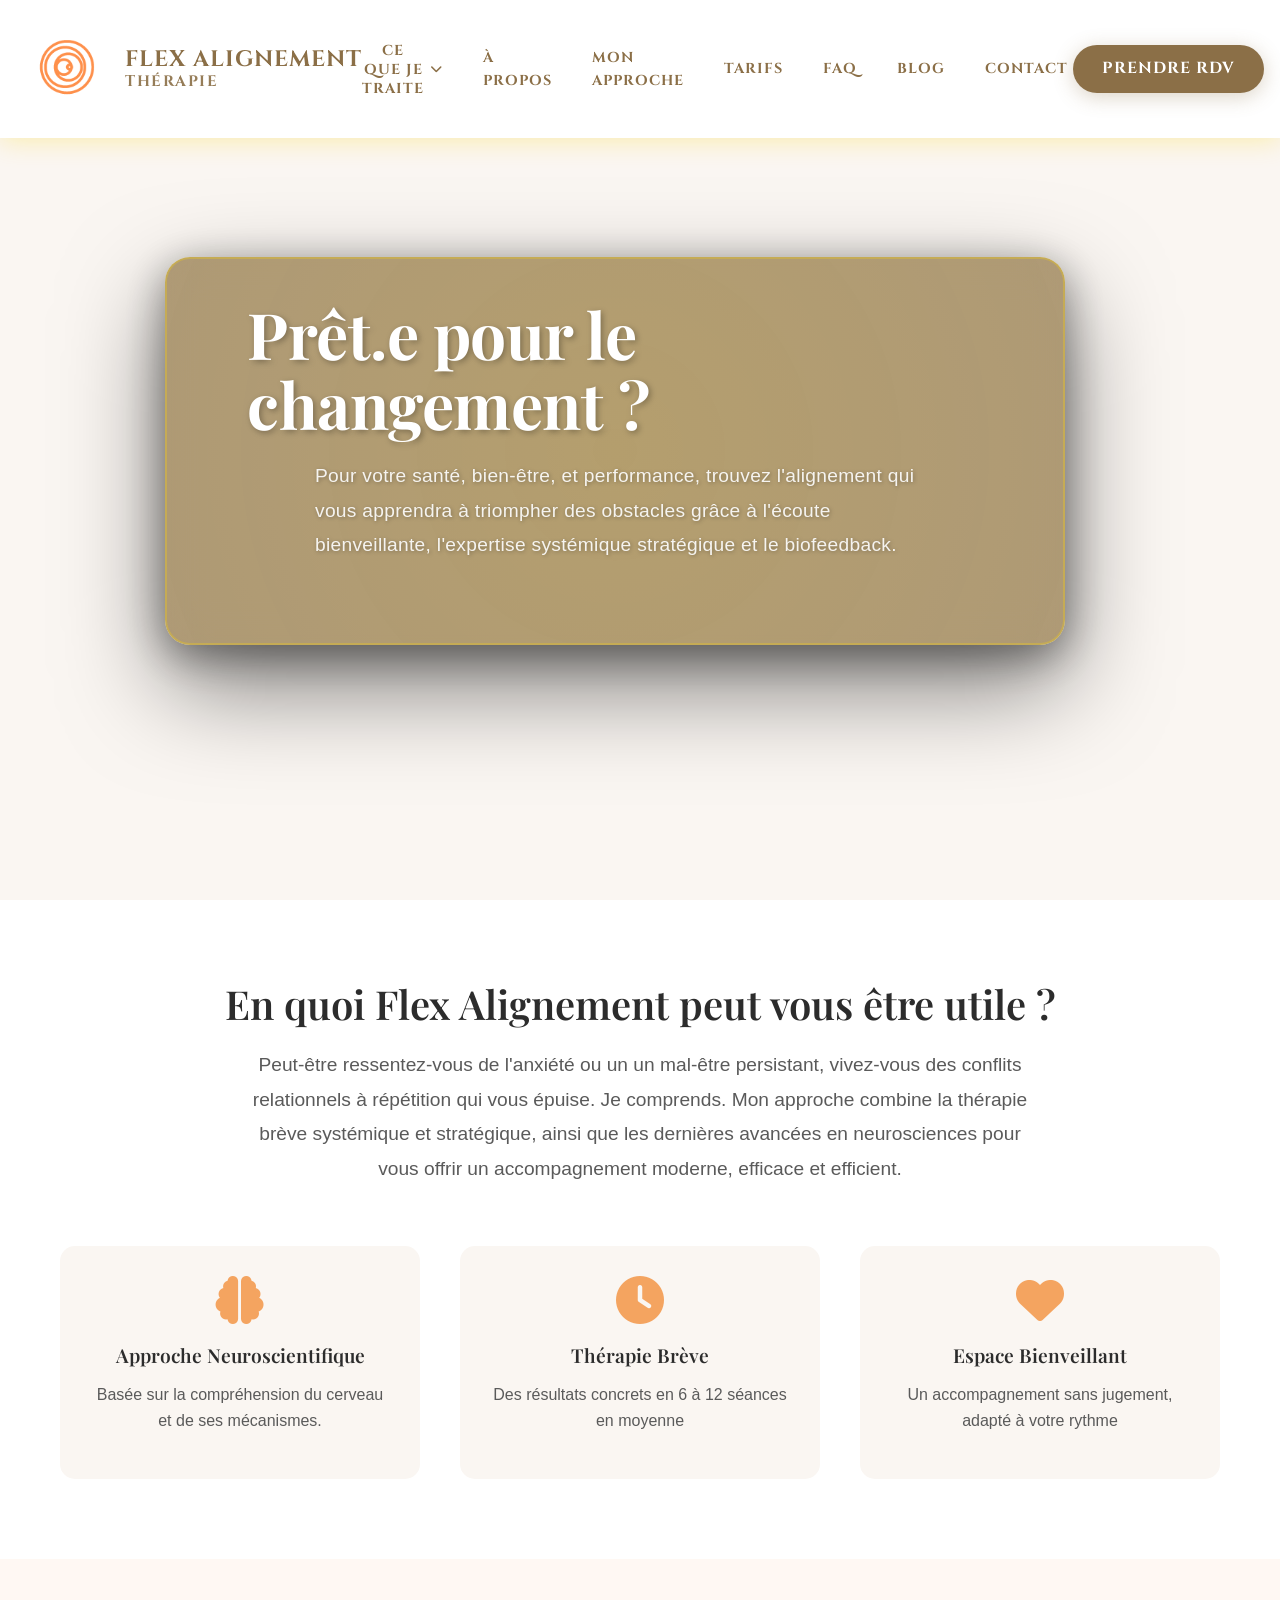
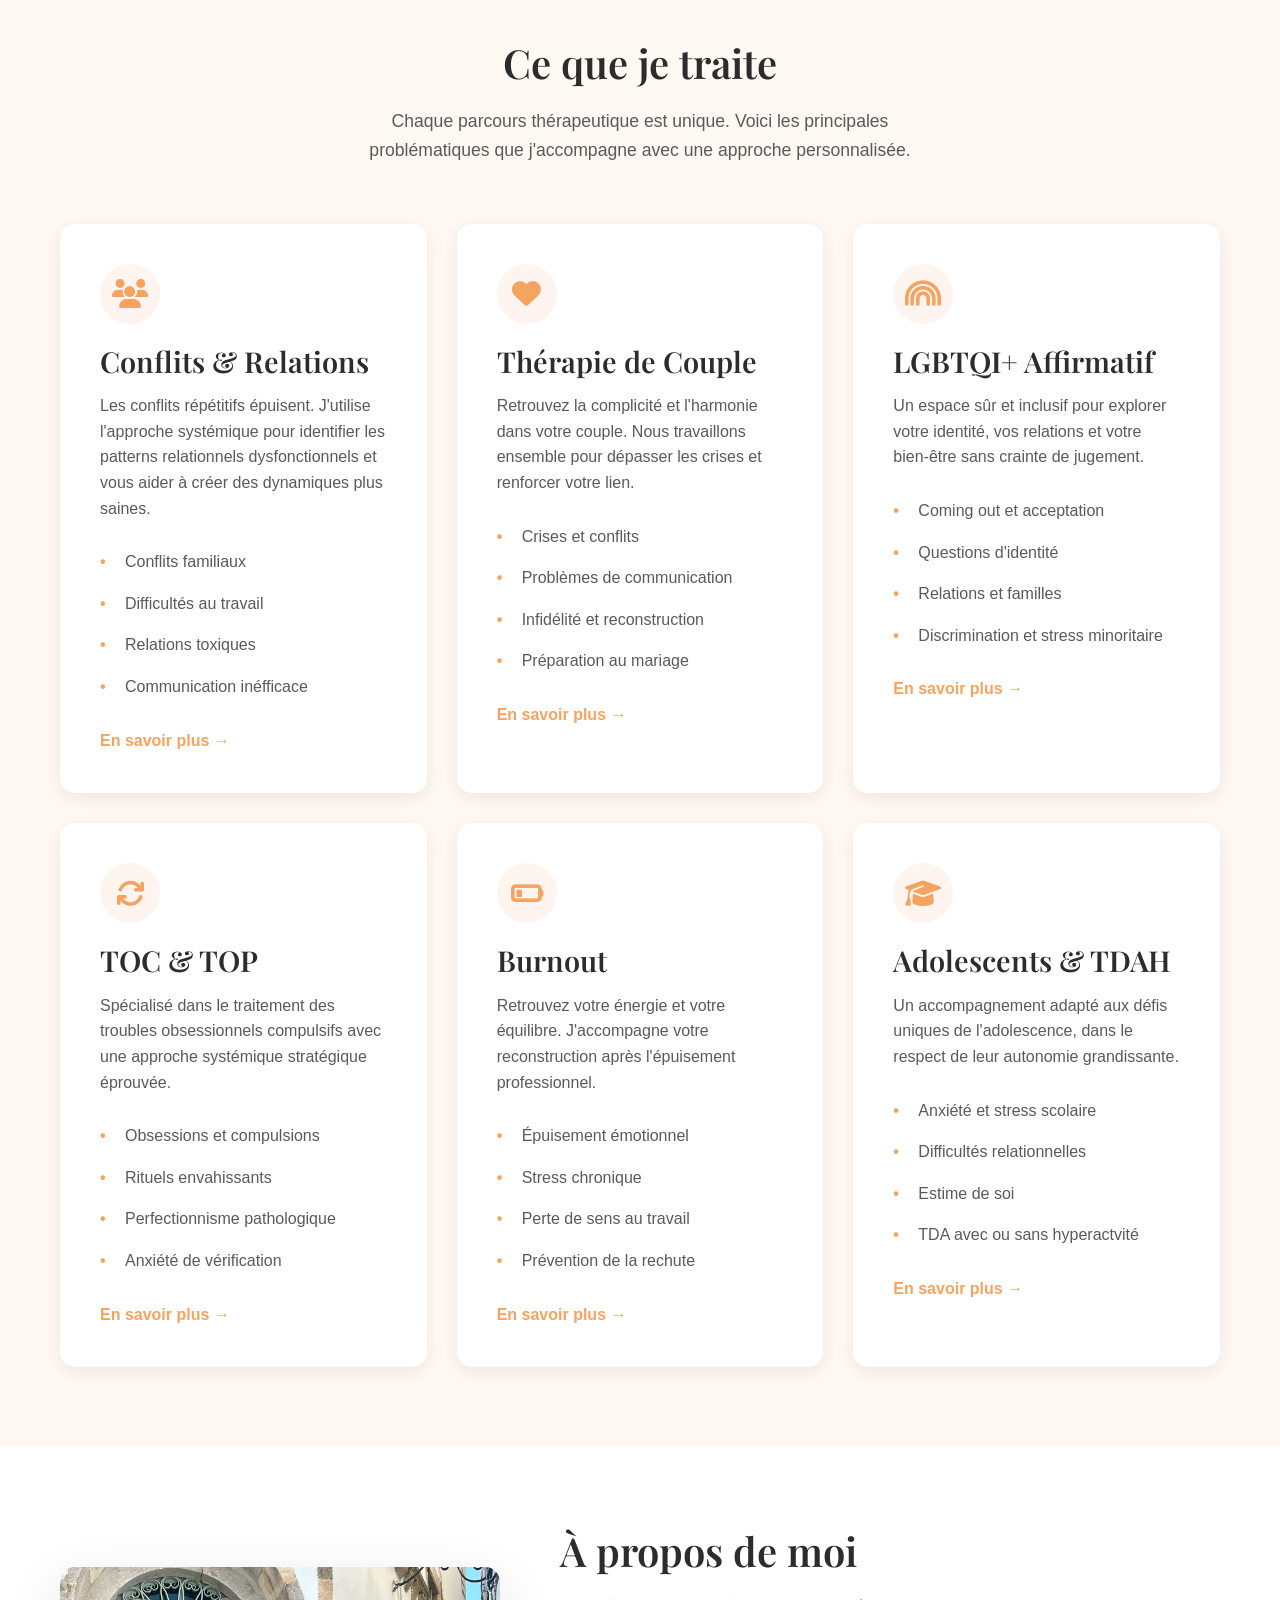
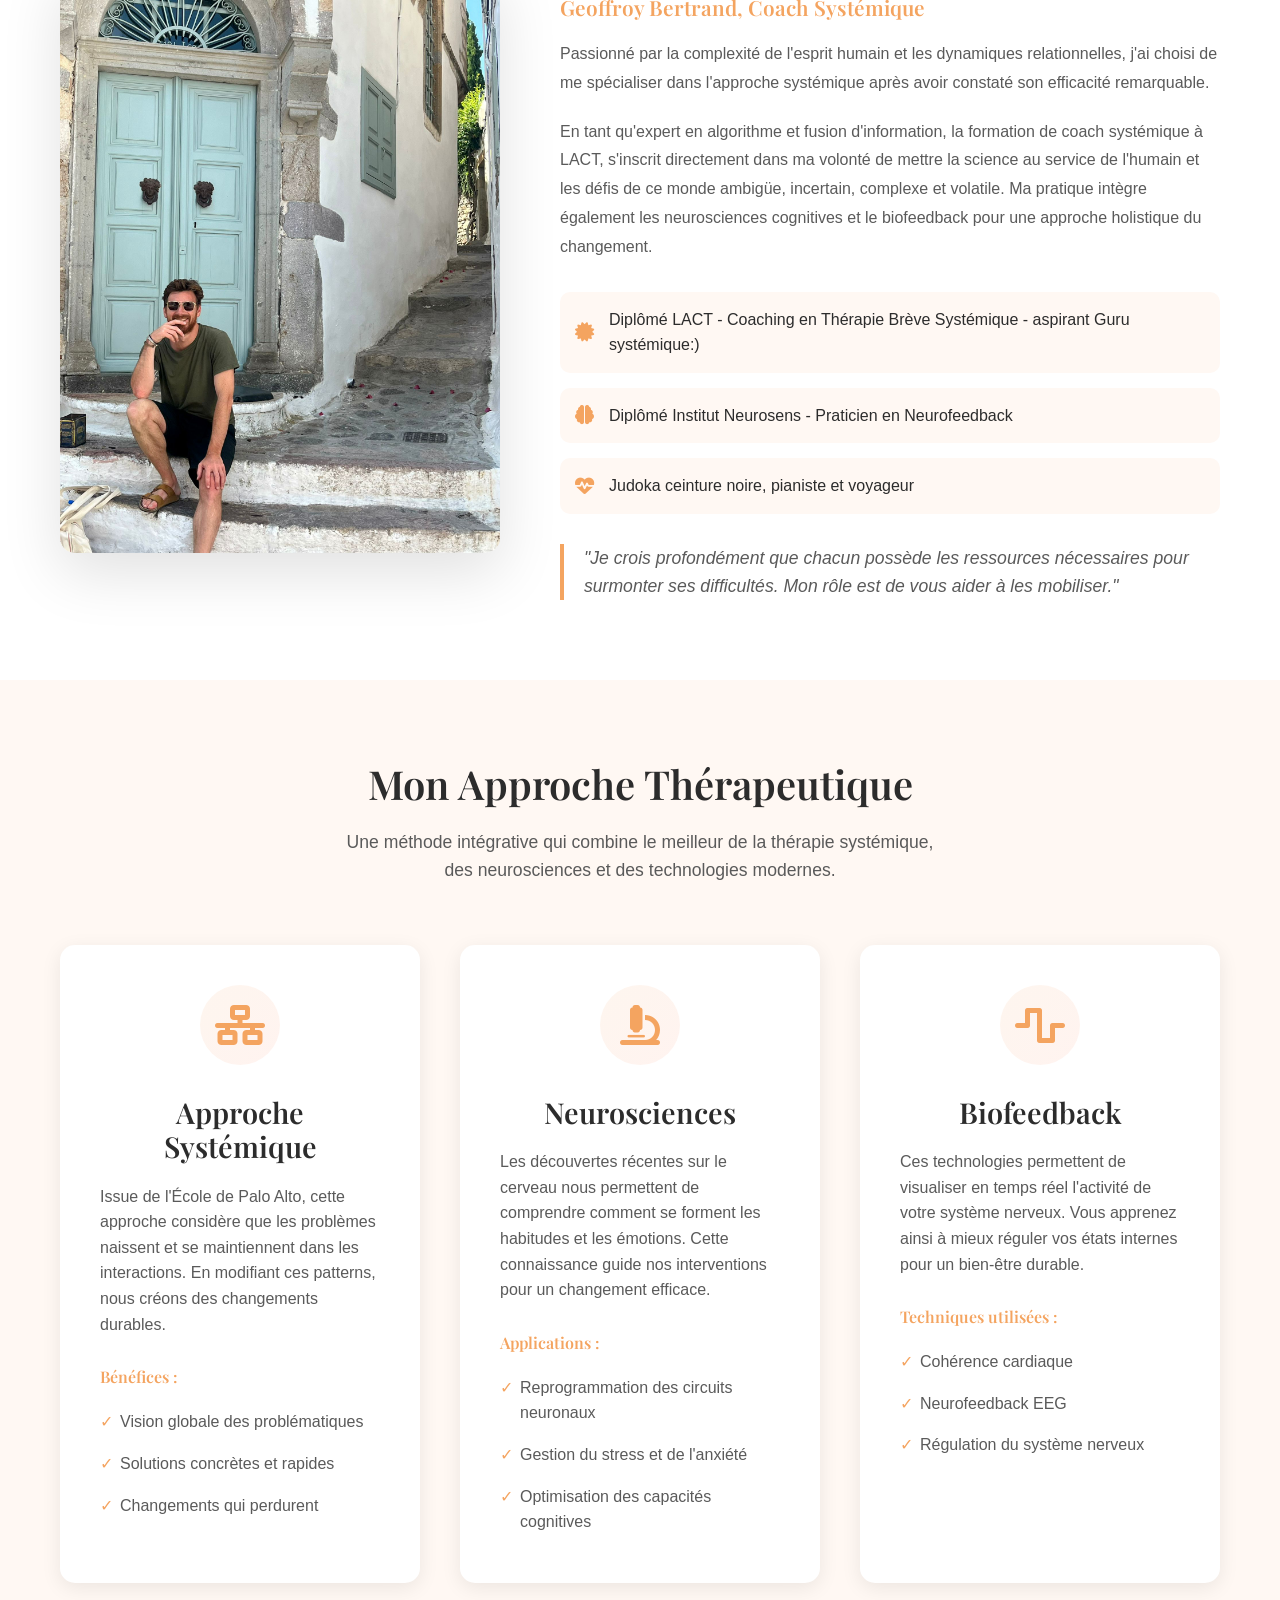
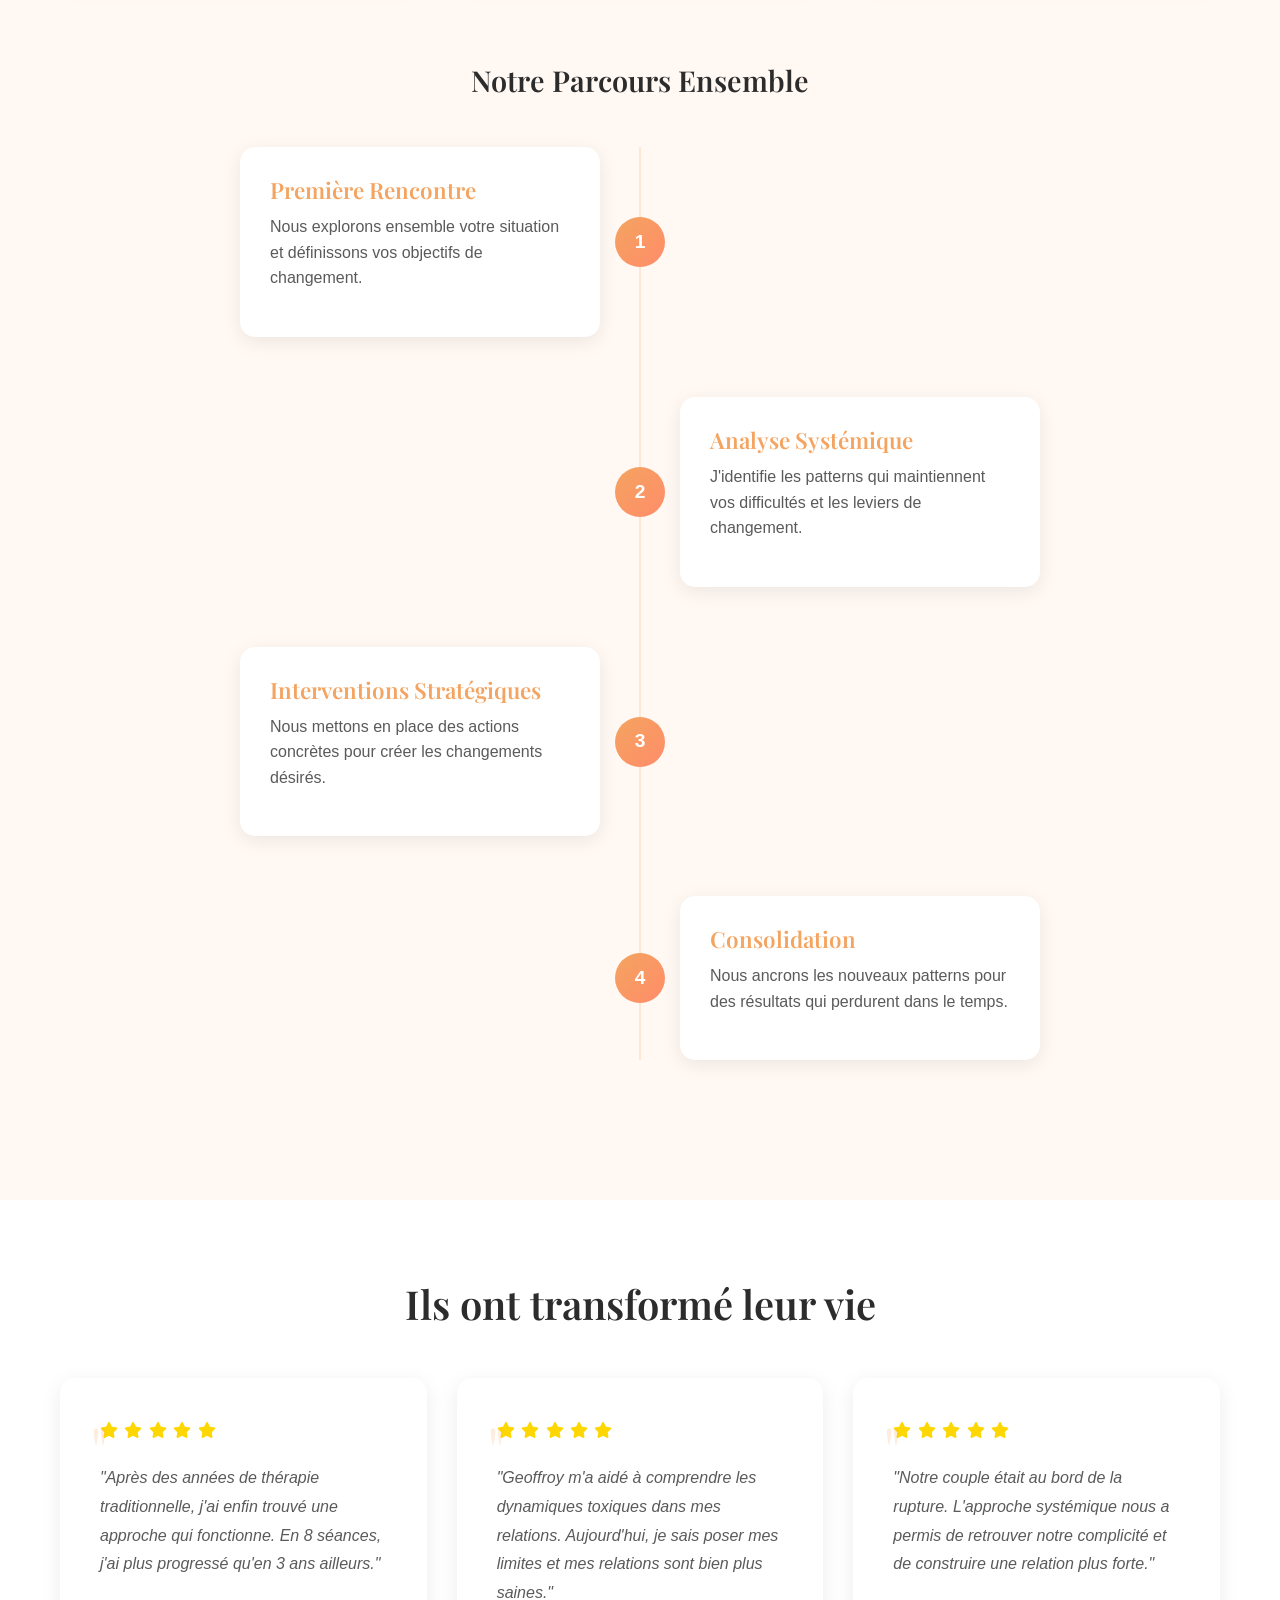
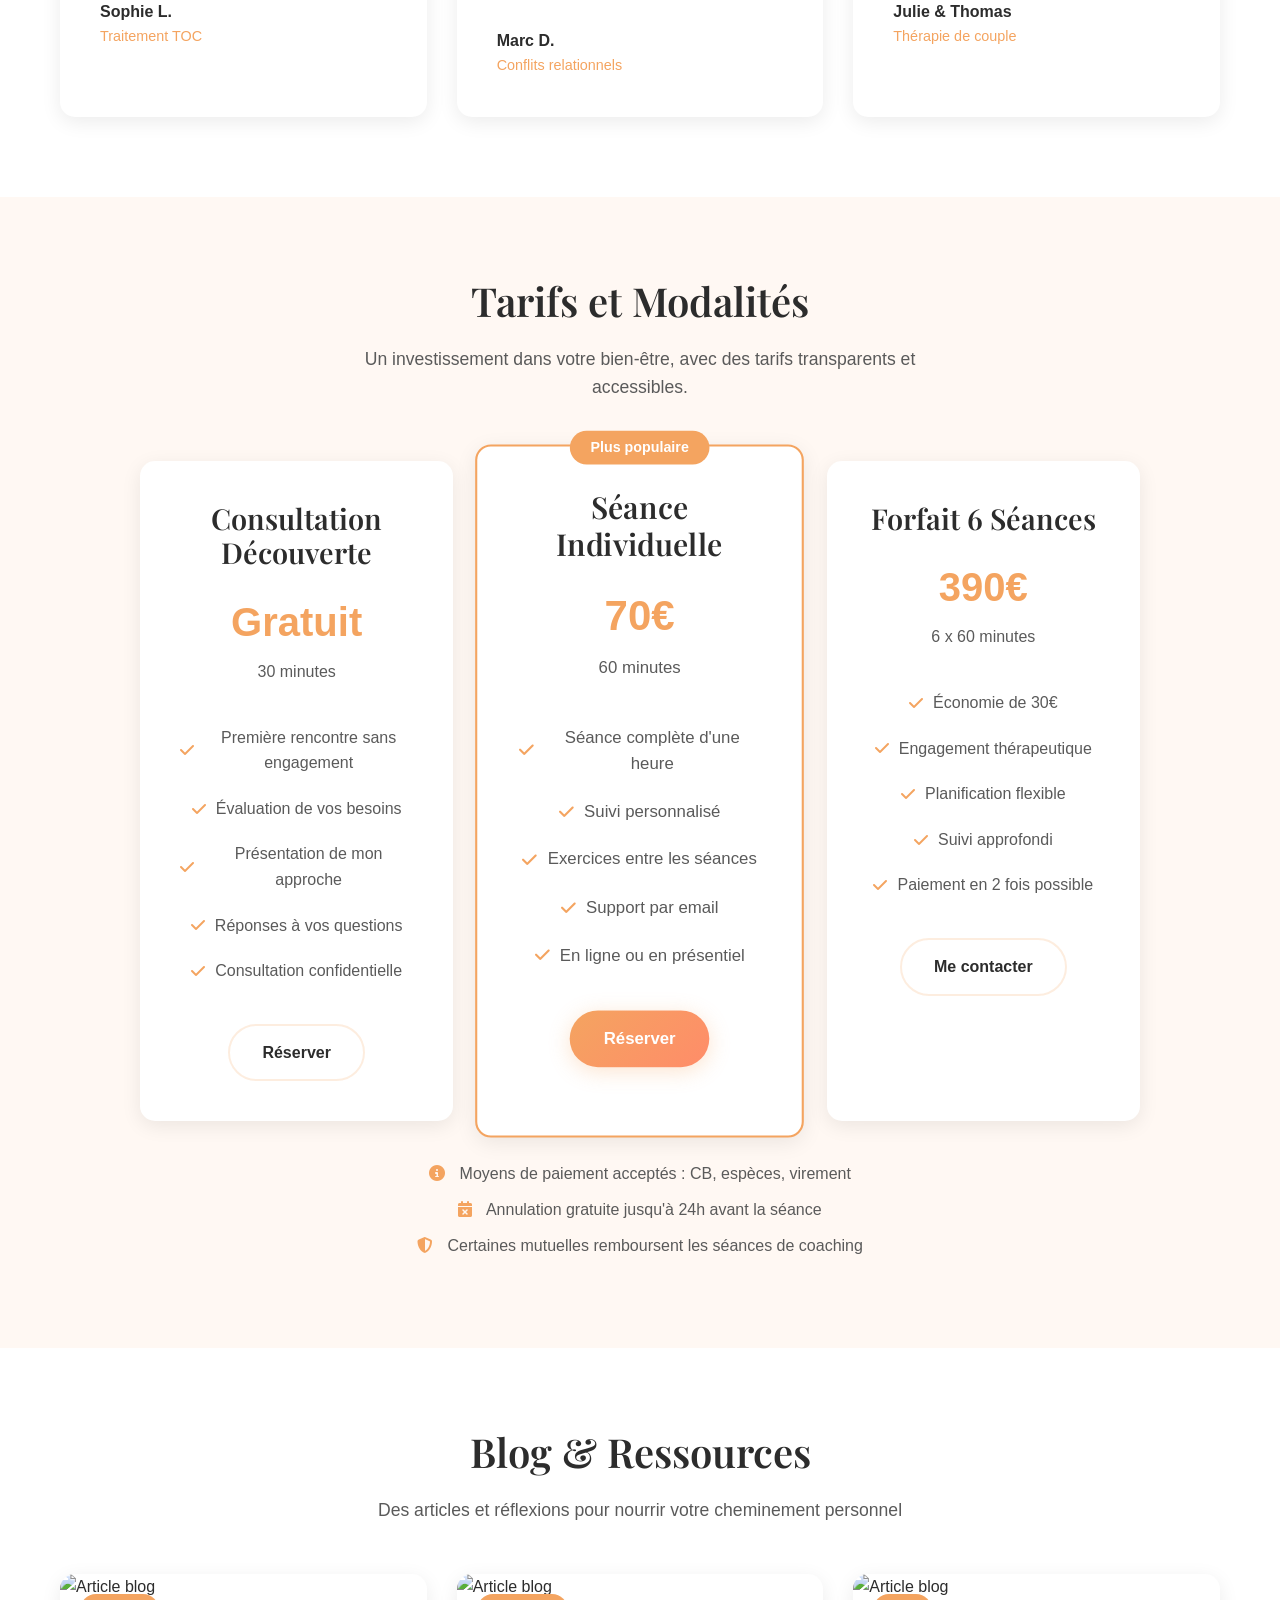
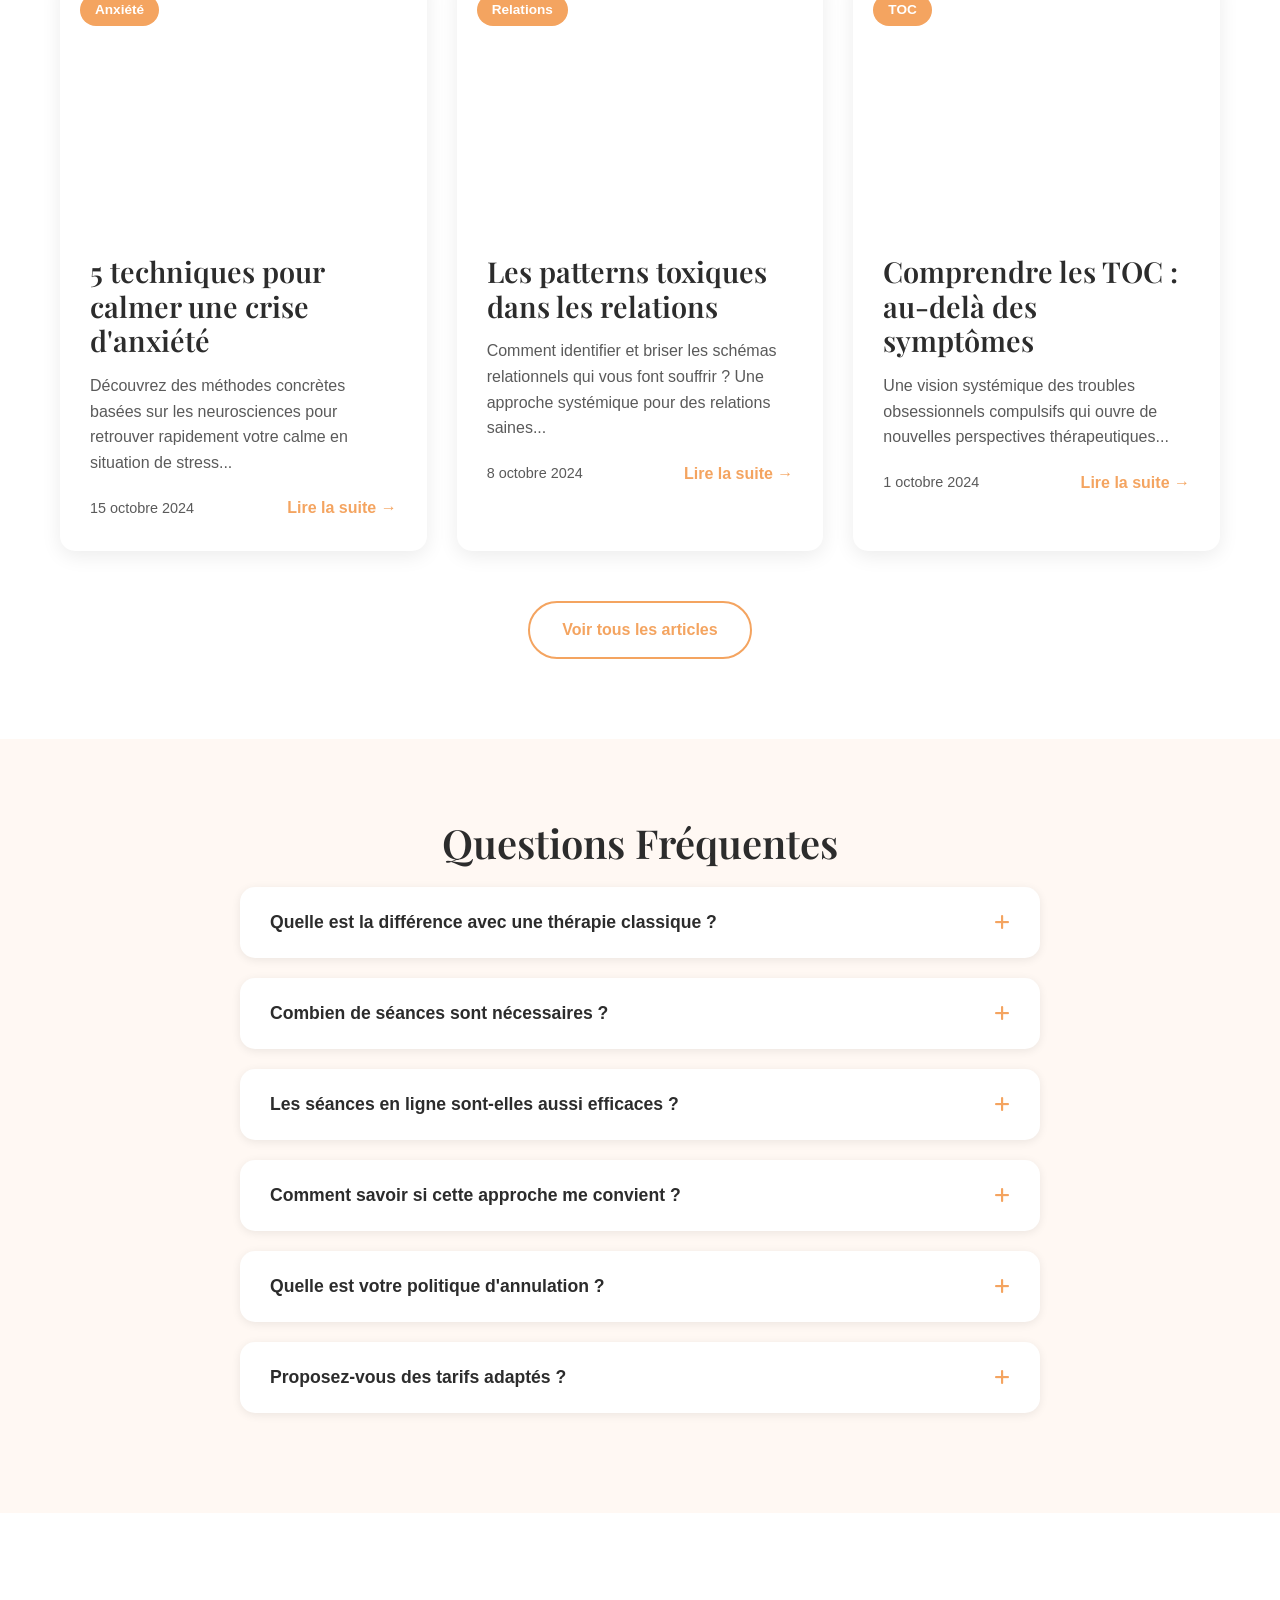
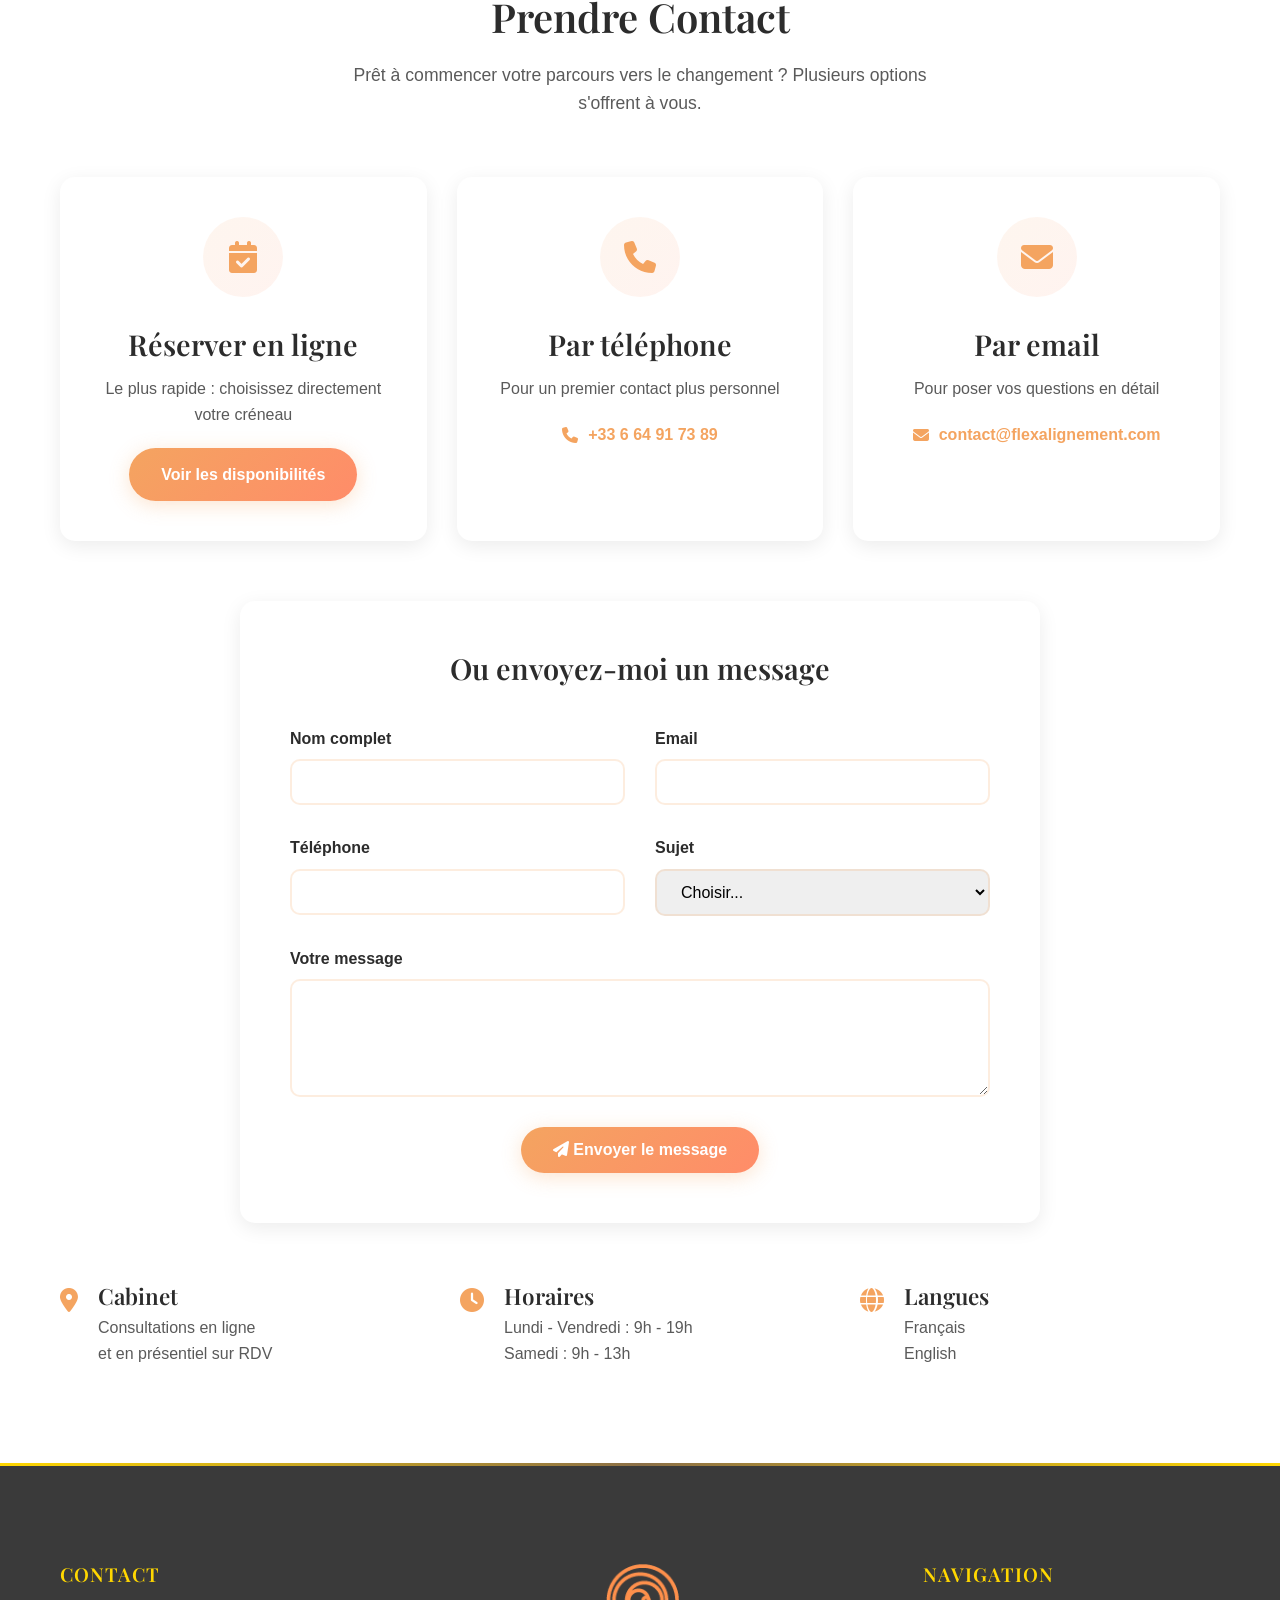
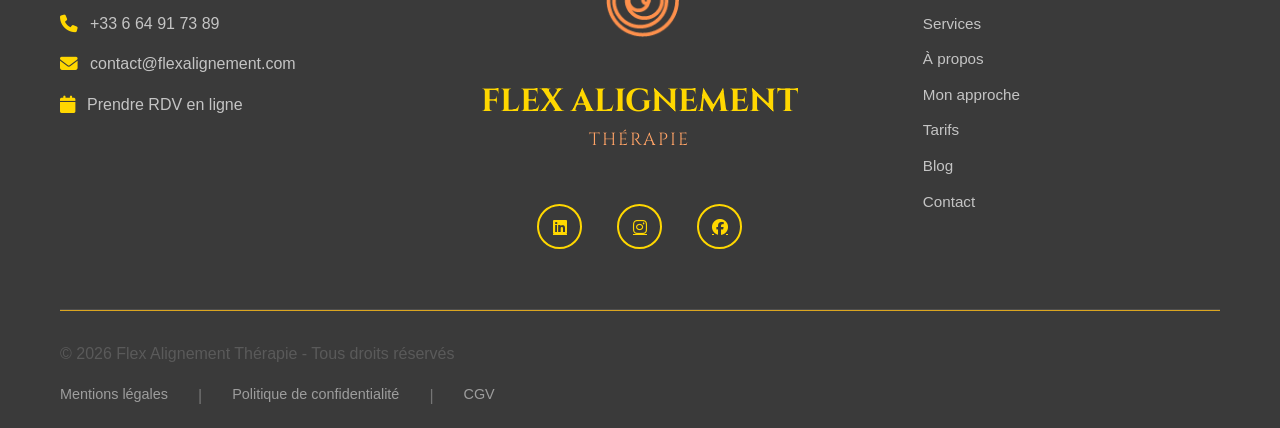
==== commit a60afd00: "v3" ====
--- a/index.html
+++ b/index.html
@@ -64,19 +64,18 @@
 
     <!-- Hero Section -->
     <section id="accueil" class="hero">
+        <video class="hero-video" autoplay muted loop playsinline>
+            <source src="images/profil.mp4" type="video/mp4">
+            <!-- Fallback pour les navigateurs qui ne supportent pas la vidéo -->
+            <img src="images/profil.png" alt="Geoffroy Bertrand">
+        </video>
         <div class="hero-overlay">
             <div class="container">
                 <div class="hero-content">
-                    <h1 class="hero-title">
-                        Thérapie pour l'esprit moderne
-                    </h1>
-                    <p class="hero-subtitle">
-                        Trouvez votre alignement intérieur grâce à l'approche systémique
-                    </p>
-                    <p class="hero-description">
-                        Je vous accompagne pour transformer vos difficultés en opportunités de croissance.
-                        Ensemble, nous travaillons à créer des changements durables dans votre vie.
-                    </p>
+                    <div class="cta-content">
+                        <h2>Prêt.e pour le changement ?</h2>
+                        <p class="cta-note">Pour votre santé, bien-être, et performance, trouvez l'alignement qui vous apprendra à triompher des obstacles grâce à l'écoute bienveillante, l'expertise systémique stratégique et le biofeedback.</p>
+                    </div>
                 </div>
             </div>
         </div>
@@ -86,17 +85,17 @@
     <section class="intro-section">
         <div class="container">
             <div class="intro-content">
-                <h2 class="section-title centered">Bienvenue chez Flex Alignement</h2>
+                <h2 class="section-title centered">En quoi Flex Alignement peut vous être utile ?</h2>
                 <p class="intro-text">
-                    Vous êtes peut-être ici parce que vous ressentez le poids de l'anxiété, des conflits relationnels
-                    ou d'un mal-être qui persiste. Je comprends. Mon approche combine la thérapie systémique brève
-                    avec les dernières avancées en neurosciences pour vous offrir un accompagnement moderne et efficace.
+                    Peut-être ressentez-vous de l'anxiété ou un un mal-être persistant, vivez-vous des conflits relationnels à répétition qui vous épuise.
+                    Je comprends. Mon approche combine la thérapie brève systémique et stratégique, 
+                    ainsi que les dernières avancées en neurosciences pour vous offrir un accompagnement moderne, efficace et efficient.
                 </p>
                 <div class="intro-features">
                     <div class="feature-item">
                         <i class="fas fa-brain"></i>
                         <h3>Approche Neuroscientifique</h3>
-                        <p>Basée sur la compréhension du cerveau et de ses mécanismes</p>
+                        <p>Basée sur la compréhension du cerveau et de ses mécanismes.</p>
                     </div>
                     <div class="feature-item">
                         <i class="fas fa-clock"></i>
@@ -131,13 +130,13 @@
                     <h3>Conflits & Relations</h3>
                     <p>
                         Les conflits répétitifs épuisent. J'utilise l'approche systémique pour identifier
-                        les patterns relationnels toxiques et vous aider à créer des dynamiques plus saines.
+                        les patterns relationnels dysfonctionnels et vous aider à créer des dynamiques plus saines.
                     </p>
                     <ul class="service-list">
                         <li>Conflits familiaux</li>
                         <li>Difficultés au travail</li>
                         <li>Relations toxiques</li>
-                        <li>Communication inefficace</li>
+                        <li>Communication inéfficace</li>
                     </ul>
                     <a href="#contact" class="service-link">En savoir plus →</a>
                 </div>
@@ -223,7 +222,7 @@
                     <div class="service-icon">
                         <i class="fas fa-graduation-cap"></i>
                     </div>
-                    <h3>Adolescents</h3>
+                    <h3>Adolescents & TDAH</h3>
                     <p>
                         Un accompagnement adapté aux défis uniques de l'adolescence, dans le respect
                         de leur autonomie grandissante.
@@ -232,7 +231,7 @@
                         <li>Anxiété et stress scolaire</li>
                         <li>Difficultés relationnelles</li>
                         <li>Estime de soi</li>
-                        <li>Orientation et choix de vie</li>
+                        <li>TDA avec ou sans hyperactvité</li>
                     </ul>
                     <a href="#contact" class="service-link">En savoir plus →</a>
                 </div>
@@ -245,7 +244,7 @@
         <div class="container">
             <div class="about-content">
                 <div class="about-image">
-                    <img src="images/geoffroy-placeholder.jpg" alt="Geoffroy Bertrand">
+                    <img src="images/profil_picture.jpeg" alt="Geoffroy Bertrand">
                     <div class="about-decoration"></div>
                 </div>
                 <div class="about-text">
@@ -253,26 +252,26 @@
                     <h3 class="about-subtitle">Geoffroy Bertrand, Coach Systémique</h3>
                     <p>
                         Passionné par la complexité de l'esprit humain et les dynamiques relationnelles,
-                        j'ai choisi de me spécialiser dans l'approche systémique brève après avoir
+                        j'ai choisi de me spécialiser dans l'approche systémique après avoir
                         constaté son efficacité remarquable.
                     </p>
                     <p>
-                        Formé à l'école LACT (L'Approche Centrée sur les Thérapies brèves), je m'inscris
-                        dans la lignée de l'École de Palo Alto. Ma pratique intègre également les
+                        En tant qu'expert en algorithme et fusion d'information, la formation de coach systémique à LACT, s'inscrit directement dans ma volonté 
+                        de mettre la science au service de l'humain et les défis de ce monde ambigüe, incertain, complexe et volatile. Ma pratique intègre également les
                         neurosciences cognitives et le biofeedback pour une approche holistique du changement.
                     </p>
                     <div class="about-credentials">
                         <div class="credential-item">
                             <i class="fas fa-certificate"></i>
-                            <span>Diplômé LACT - Thérapie Systémique Brève</span>
+                            <span>Diplômé LACT - Coaching en Thérapie Brève Systémique - aspirant Guru systémique:)</span>
                         </div>
                         <div class="credential-item">
                             <i class="fas fa-brain"></i>
-                            <span>Formation en Neurosciences Appliquées</span>
+                            <span>Diplômé Institut Neurosens - Praticien en Neurofeedback</span>
                         </div>
                         <div class="credential-item">
                             <i class="fas fa-heart-pulse"></i>
-                            <span>Praticien Biofeedback / Neurofeedback</span>
+                            <span>Judoka ceinture noire, pianiste et voyageur</span>
                         </div>
                     </div>
                     <blockquote class="about-quote">
@@ -476,6 +475,7 @@
                             <li><i class="fas fa-check"></i> Évaluation de vos besoins</li>
                             <li><i class="fas fa-check"></i> Présentation de mon approche</li>
                             <li><i class="fas fa-check"></i> Réponses à vos questions</li>
+                            <li><i class="fas fa-check"></i> Consultation confidentielle</li>
                         </ul>
                     </div>
                     <a href="https://calendly.com/geoffbertrand/seance-decouverte" class="btn btn-outline" target="_blank">
@@ -814,71 +814,13 @@
         </div>
     </section>
 
-    <!-- CTA Section -->
-    <section class="cta-section">
-        <div class="container">
-            <div class="cta-content">
-                <h2>Prêt à transformer votre vie ?</h2>
-                <p>
-                    Le changement commence par un premier pas. Réservez votre consultation
-                    découverte gratuite et explorons ensemble comment je peux vous aider.
-                </p>
-                <div class="cta-buttons">
-                    <a href="https://calendly.com/geoffbertrand/seance-decouverte" class="btn btn-primary btn-large" target="_blank">
-                        Consultation gratuite (30 min)
-                    </a>
-                    <a href="#tarifs" class="btn btn-secondary btn-large">
-                        Voir les tarifs
-                    </a>
-                </div>
-                <p class="cta-note">
-                    <i class="fas fa-lock"></i> Consultation confidentielle et sans engagement
-                </p>
-            </div>
-        </div>
-    </section>
 
     <!-- Footer -->
     <footer class="footer">
         <div class="container">
-            <div class="footer-content">
-                <div class="footer-section">
-                    <div class="footer-brand">
-                        <img src="images/Logo.png" alt="Flex Alignement" class="footer-logo">
-                        <p class="footer-tagline">"Il faut d'abord tordre ce qui est à aligner"</p>
-                    </div>
-                    <div class="footer-social">
-                        <a href="#" aria-label="LinkedIn"><i class="fab fa-linkedin"></i></a>
-                        <a href="#" aria-label="Instagram"><i class="fab fa-instagram"></i></a>
-                        <a href="#" aria-label="Facebook"><i class="fab fa-facebook"></i></a>
-                    </div>
-                </div>
-
-                <div class="footer-section">
-                    <h4>Navigation</h4>
-                    <ul class="footer-links">
-                        <li><a href="#accueil">Accueil</a></li>
-                        <li><a href="#services">Services</a></li>
-                        <li><a href="#about">À propos</a></li>
-                        <li><a href="#approche">Mon approche</a></li>
-                        <li><a href="#tarifs">Tarifs</a></li>
-                        <li><a href="#blog">Blog</a></li>
-                    </ul>
-                </div>
-
-                <div class="footer-section">
-                    <h4>Services</h4>
-                    <ul class="footer-links">
-                        <li><a href="#conflits">Conflits & Relations</a></li>
-                        <li><a href="#couples">Thérapie de couple</a></li>
-                        <li><a href="#lgbtqi">LGBTQI+</a></li>
-                        <li><a href="#toc">TOC & TOP</a></li>
-                        <li><a href="#burnout">Burnout</a></li>
-                        <li><a href="#adolescents">Adolescents</a></li>
-                    </ul>
-                </div>
-
-                <div class="footer-section">
+            <!-- Top Footer -->
+            <div class="footer-top">
+                <div class="footer-left">
                     <h4>Contact</h4>
                     <ul class="footer-contact">
                         <li>
@@ -891,20 +833,45 @@
                         </li>
                         <li>
                             <i class="fas fa-calendar"></i>
-                            <a href="https://calendly.com/geoffbertrand" target="_blank">Prendre RDV en ligne</a>
+                            <a href="https://calendly.com/geoffbertrand/30min" target="_blank">Prendre RDV en ligne</a>
                         </li>
                     </ul>
                 </div>
-            </div>
-
+
+                <!-- Central Logo Section -->
+                <div class="footer-center">
+                    <img src="images/Logo_Coach.gif" alt="Flex Alignement" class="footer-logo-gif">
+                    <h3 class="footer-brand-name">Flex Alignement</h3>
+                    <p class="footer-brand-subtitle">Thérapie</p>
+                    <div class="footer-social">
+                        <a href="#" aria-label="LinkedIn"><i class="fab fa-linkedin"></i></a>
+                        <a href="#" aria-label="Instagram"><i class="fab fa-instagram"></i></a>
+                        <a href="#" aria-label="Facebook"><i class="fab fa-facebook"></i></a>
+                    </div>
+                </div>
+
+                <div class="footer-right">
+                    <h4>Navigation</h4>
+                    <ul class="footer-links">
+                        <li><a href="#services">Services</a></li>
+                        <li><a href="#about">À propos</a></li>
+                        <li><a href="#approche">Mon approche</a></li>
+                        <li><a href="#tarifs">Tarifs</a></li>
+                        <li><a href="#blog">Blog</a></li>
+                        <li><a href="#contact">Contact</a></li>
+                    </ul>
+                </div>
+            </div>
+
+            <!-- Bottom Footer -->
             <div class="footer-bottom">
-                <div class="footer-legal">
-                    <p>&copy; 2024 Flex Alignement Thérapie - Tous droits réservés</p>
-                    <div class="legal-links">
-                        <a href="/mentions-legales">Mentions légales</a>
-                        <a href="/confidentialite">Politique de confidentialité</a>
-                        <a href="/cgv">CGV</a>
-                    </div>
+                <p class="footer-copyright">&copy; 2024 Flex Alignement Thérapie - Tous droits réservés</p>
+                <div class="legal-links">
+                    <a href="/mentions-legales">Mentions légales</a>
+                    <span class="separator">|</span>
+                    <a href="/confidentialite">Politique de confidentialité</a>
+                    <span class="separator">|</span>
+                    <a href="/cgv">CGV</a>
                 </div>
             </div>
         </div>
--- a/styles.css
+++ b/styles.css
@@ -323,34 +323,101 @@
     position: relative;
     height: 100vh;
     min-height: 700px;
-    background: url('images/profil.png') right center/cover no-repeat;
-    background-position: 80% 20%;
     display: flex;
     align-items: center;
     overflow: hidden;
 }
 
+.hero-video {
+    position: absolute;
+    top: 50%;
+    left: 50%;
+    transform: translate(-50%, -50%);
+    min-width: 100%;
+    min-height: 100%;
+    width: auto;
+    height: auto;
+    object-fit: cover;
+    z-index: 0;
+    /* Pas d'opacité - vidéo complète */
+}
+
 .hero-overlay {
-    position: absolute;
-    top: 0;
-    left: 0;
-    right: 0;
-    bottom: 0;
-    background: linear-gradient(to right,
-                rgba(250, 246, 242, 0.9) 0%,
-                rgba(250, 246, 242, 0.7) 40%,
-                rgba(250, 246, 242, 0.3) 70%,
-                transparent 100%);
-    display: flex;
-    align-items: center;
+    position: relative;
+    width: 100%;
+    height: 100%;
+    /* Pas de background - transparent pour voir la vidéo */
+    display: flex;
+    align-items: flex-end; /* Aligne en bas */
+    padding-bottom: 15vh; /* Plus bas dans la page */
+    z-index: 1;
 }
 
 .hero-content {
-    max-width: 700px;
+    max-width: 100%;
     padding: 40px 0;
     text-align: left;
     position: relative;
     z-index: 2;
+    display: flex;
+    justify-content: flex-end; /* Pousse vers la droite */
+    padding-right: 50px; /* Marge à droite */
+}
+
+/* CTA Content Styles */
+.cta-content {
+    background: rgba(139, 111, 71, 0.7); /* Plus transparent */
+    padding: 40px 80px; /* Moins haut, plus large */
+    border-radius: 25px;
+    box-shadow: 0 40px 100px rgba(0, 0, 0, 0.5),
+                0 10px 40px rgba(0, 0, 0, 0.4);
+    border: 2px solid rgba(255, 215, 0, 0.3);
+    backdrop-filter: blur(20px);
+    -webkit-backdrop-filter: blur(20px);
+    position: relative;
+    overflow: hidden;
+    max-width: 900px; /* Plus large */
+}
+
+.cta-content::before {
+    content: '';
+    position: absolute;
+    top: -50%;
+    right: -50%;
+    width: 200%;
+    height: 200%;
+    background: radial-gradient(circle, rgba(255, 215, 0, 0.1) 0%, transparent 70%);
+    animation: shimmer 15s ease-in-out infinite;
+}
+
+@keyframes shimmer {
+    0%, 100% { transform: rotate(0deg); }
+    50% { transform: rotate(180deg); }
+}
+
+.cta-content h2 {
+    font-family: 'Playfair Display', serif;
+    font-size: clamp(2.8rem, 5vw, 4rem);
+    color: #FFFFFF;
+    margin-bottom: 30px;
+    line-height: 1.1;
+    font-weight: 700;
+    text-shadow: 2px 2px 6px rgba(0, 0, 0, 0.3);
+    letter-spacing: -0.5px;
+    position: relative;
+    z-index: 1;
+}
+
+.cta-note {
+    font-size: 1.3rem;
+    color: rgba(255, 255, 255, 0.95);
+    line-height: 1.8;
+    margin: 0;
+    font-weight: 500;
+    text-shadow: 1px 1px 4px rgba(0, 0, 0, 0.3);
+    letter-spacing: 0.3px;
+    position: relative;
+    z-index: 1;
 }
 
 .hero-title {
@@ -1377,24 +1444,76 @@
 
 /* Footer */
 .footer {
-    background: var(--gold);
-    color: var(--text-primary);
-    padding: 60px 0 20px;
-    box-shadow: 0 -2px 25px rgba(255, 215, 0, 0.3);
-}
-
-.footer-content {
+    background: var(--background-dark);
+    color: var(--text-light);
+    padding: 80px 0 20px;
+    position: relative;
+}
+
+.footer::before {
+    content: '';
+    position: absolute;
+    top: 0;
+    left: 0;
+    right: 0;
+    height: 3px;
+    background: linear-gradient(90deg, var(--gold) 0%, var(--marron-glace) 50%, var(--gold) 100%);
+}
+
+/* Footer Top Section */
+.footer-top {
     display: grid;
-    grid-template-columns: repeat(auto-fit, minmax(250px, 1fr));
-    gap: 40px;
-    margin-bottom: 40px;
-}
-
-.footer-section h4 {
-    color: var(--text-primary);
+    grid-template-columns: 1fr 1.5fr 1fr;
+    gap: 60px;
+    padding-bottom: 60px;
+    border-bottom: 1px solid rgba(255, 255, 255, 0.1);
+    align-items: start;
+}
+
+.footer-left,
+.footer-right {
+    padding-top: 20px;
+}
+
+.footer-center {
+    text-align: center;
+    display: flex;
+    flex-direction: column;
+    align-items: center;
+}
+
+.footer-logo-gif {
+    height: 120px;
+    width: auto;
     margin-bottom: 20px;
+}
+
+.footer-brand-name {
+    font-family: 'Cinzel', serif;
+    font-size: 2rem;
+    font-weight: 700;
+    color: var(--gold);
+    margin-bottom: 5px;
+    text-transform: uppercase;
+}
+
+.footer-brand-subtitle {
+    font-family: 'Cinzel', serif;
+    font-size: 1.1rem;
+    color: var(--menu-orange);
+    margin-bottom: 30px;
+    text-transform: uppercase;
+    letter-spacing: 2px;
+}
+
+.footer-left h4,
+.footer-right h4 {
+    color: var(--gold);
+    margin-bottom: 25px;
     font-size: 1.2rem;
     font-weight: 600;
+    text-transform: uppercase;
+    letter-spacing: 1px;
 }
 
 .footer-brand {
@@ -1418,21 +1537,24 @@
 }
 
 .footer-social a {
-    width: 40px;
-    height: 40px;
-    background: var(--text-primary);
+    width: 45px;
+    height: 45px;
+    background: transparent;
+    border: 2px solid var(--gold);
     border-radius: 50%;
     display: flex;
     align-items: center;
     justify-content: center;
     color: var(--gold);
     transition: all 0.3s;
+    margin: 0 10px;
 }
 
 .footer-social a:hover {
-    background: var(--text-on-gold);
-    color: var(--text-primary);
-    transform: scale(1.1);
+    background: var(--gold);
+    color: var(--background-dark);
+    transform: translateY(-3px);
+    box-shadow: 0 5px 20px rgba(255, 215, 0, 0.3);
 }
 
 .footer-links {
@@ -1444,15 +1566,15 @@
 }
 
 .footer-links a {
-    color: var(--text-secondary);
+    color: rgba(255, 255, 255, 0.7);
     text-decoration: none;
     transition: all 0.3s;
+    font-size: 0.95rem;
 }
 
 .footer-links a:hover {
-    color: var(--text-primary);
+    color: var(--gold);
     padding-left: 5px;
-    font-weight: 600;
 }
 
 .footer-contact {
@@ -1471,10 +1593,31 @@
     color: var(--text-primary);
 }
 
+.footer-contact {
+    list-style: none;
+}
+
+.footer-contact li {
+    margin-bottom: 15px;
+    display: flex;
+    align-items: center;
+    gap: 12px;
+    color: rgba(255, 255, 255, 0.7);
+}
+
+.footer-contact i {
+    color: var(--gold);
+    font-size: 1.1rem;
+}
+
 .footer-contact a {
-    color: var(--text-secondary);
+    color: rgba(255, 255, 255, 0.7);
     text-decoration: none;
     transition: color 0.3s;
+}
+
+.footer-contact a:hover {
+    color: var(--gold);
 }
 
 .footer-contact a:hover {
@@ -1507,14 +1650,19 @@
 }
 
 .legal-links a {
-    color: var(--text-secondary);
+    color: rgba(255, 255, 255, 0.5);
     text-decoration: none;
     transition: color 0.3s;
+    font-size: 0.9rem;
 }
 
 .legal-links a:hover {
-    color: var(--text-primary);
-    font-weight: 600;
+    color: var(--gold);
+}
+
+.legal-links .separator {
+    color: rgba(255, 255, 255, 0.3);
+    margin: 0 10px;
 }
 
 /* Back to Top Button */
@@ -1636,6 +1784,30 @@
     }
 }
 
+@media (max-width: 992px) {
+    .footer-top {
+        grid-template-columns: 1fr;
+        gap: 40px;
+        text-align: center;
+    }
+
+    .footer-left,
+    .footer-right {
+        padding-top: 0;
+    }
+
+    .footer-left ul,
+    .footer-right ul {
+        display: flex;
+        flex-direction: column;
+        align-items: center;
+    }
+
+    .footer-logo-gif {
+        height: 100px;
+    }
+}
+
 @media (max-width: 768px) {
     .nav-container {
         padding: 1.2rem 15px;
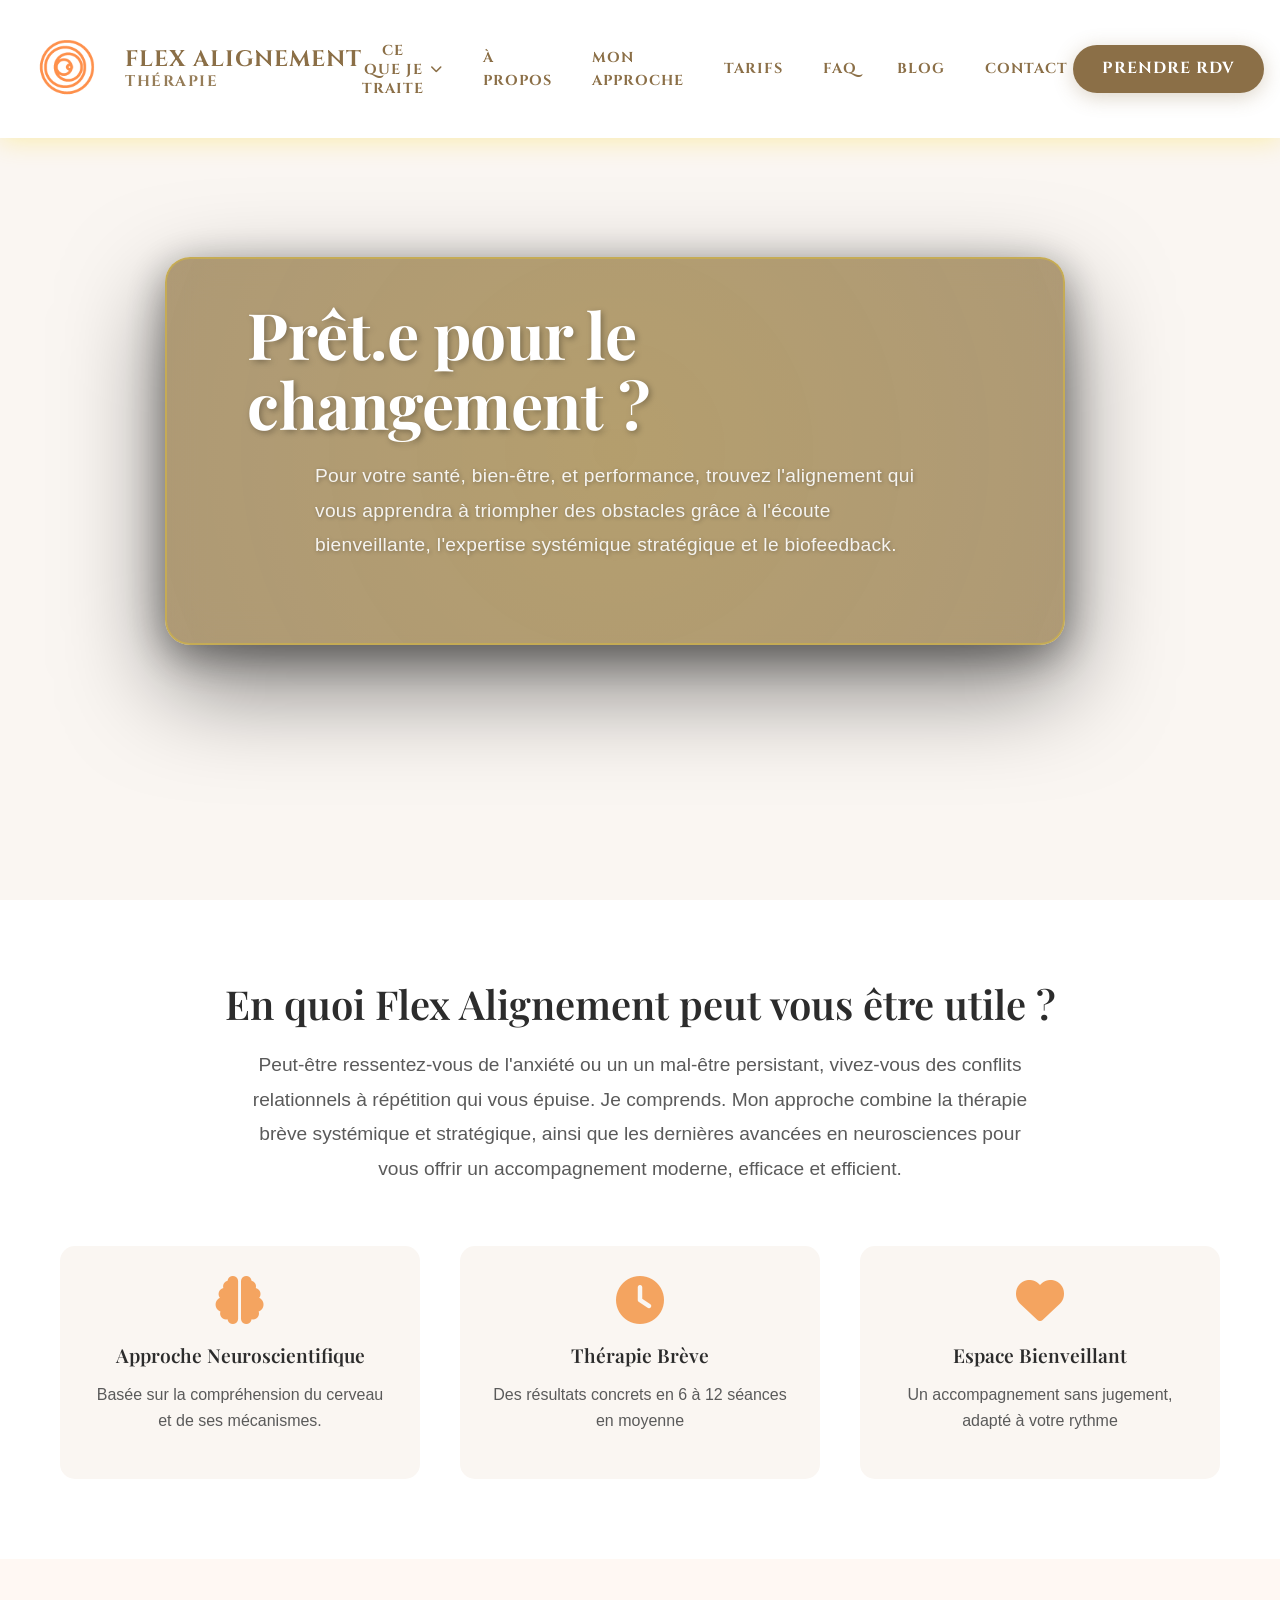
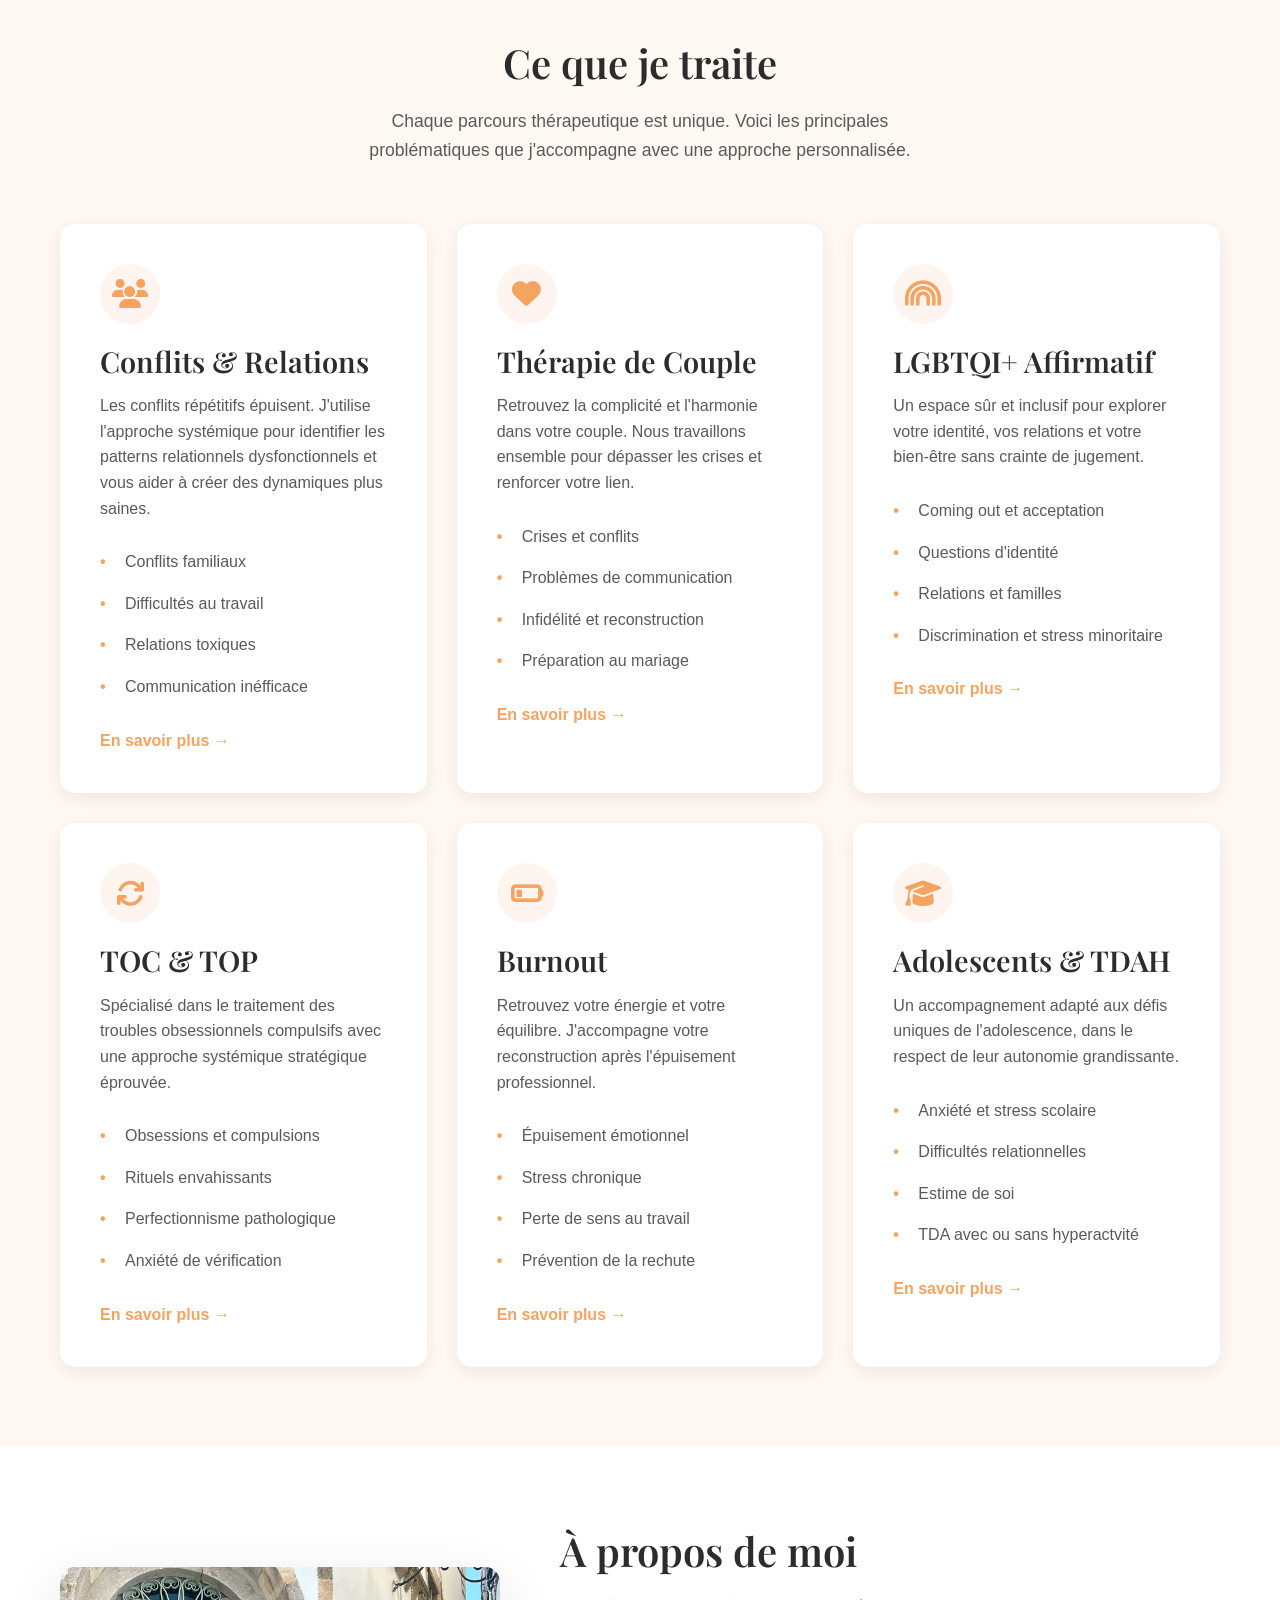
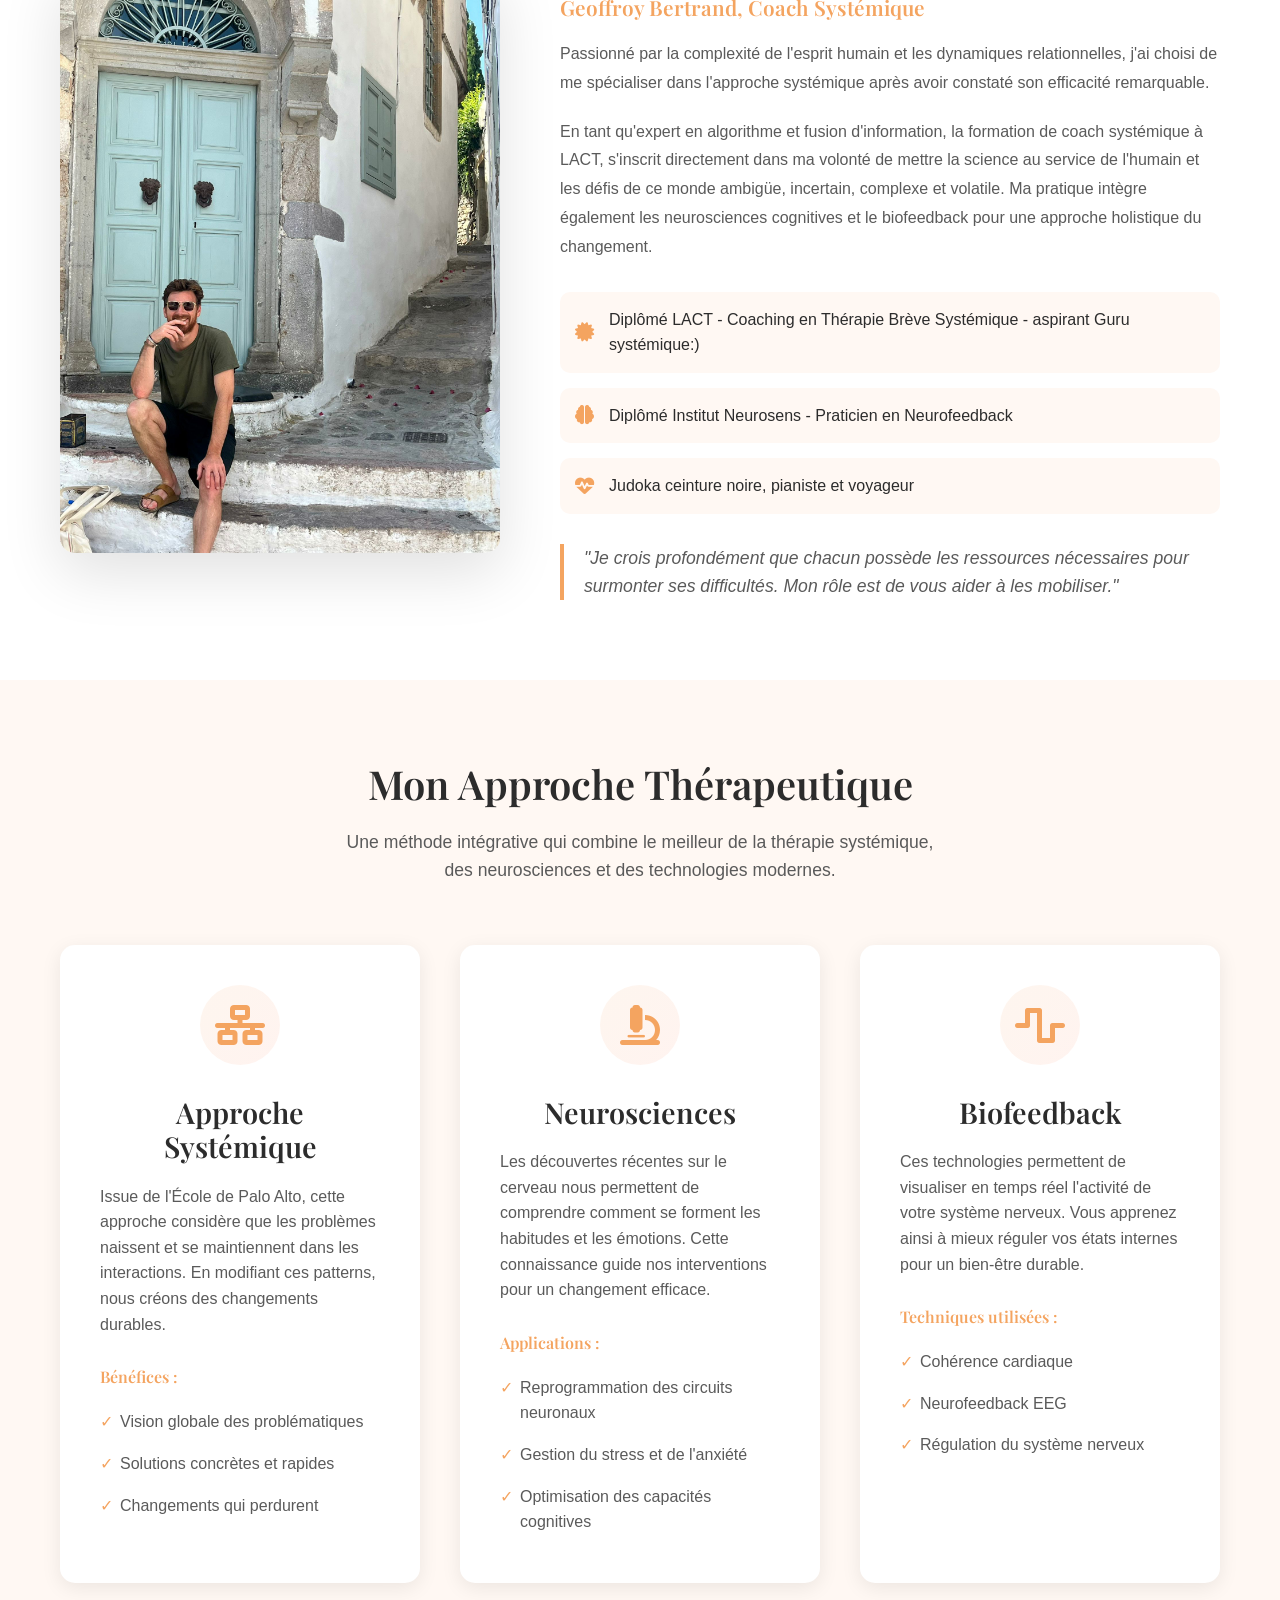
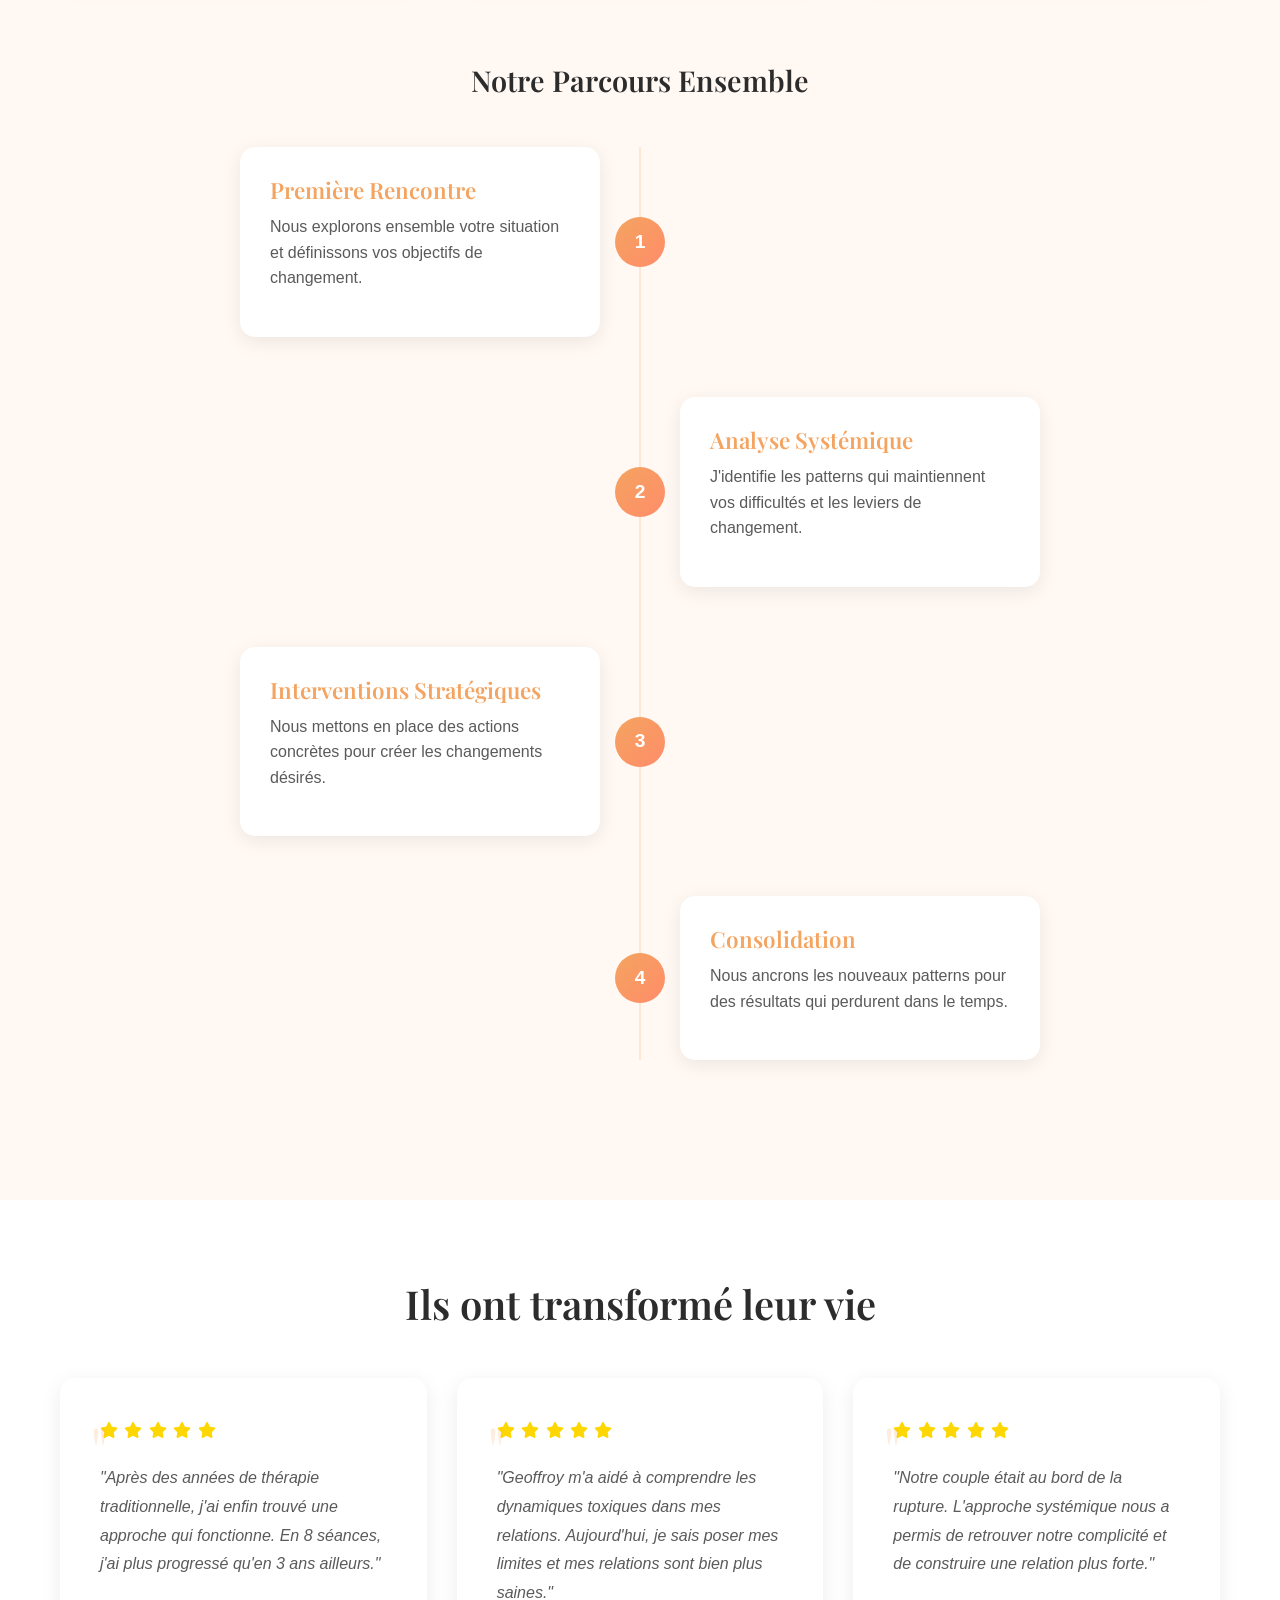
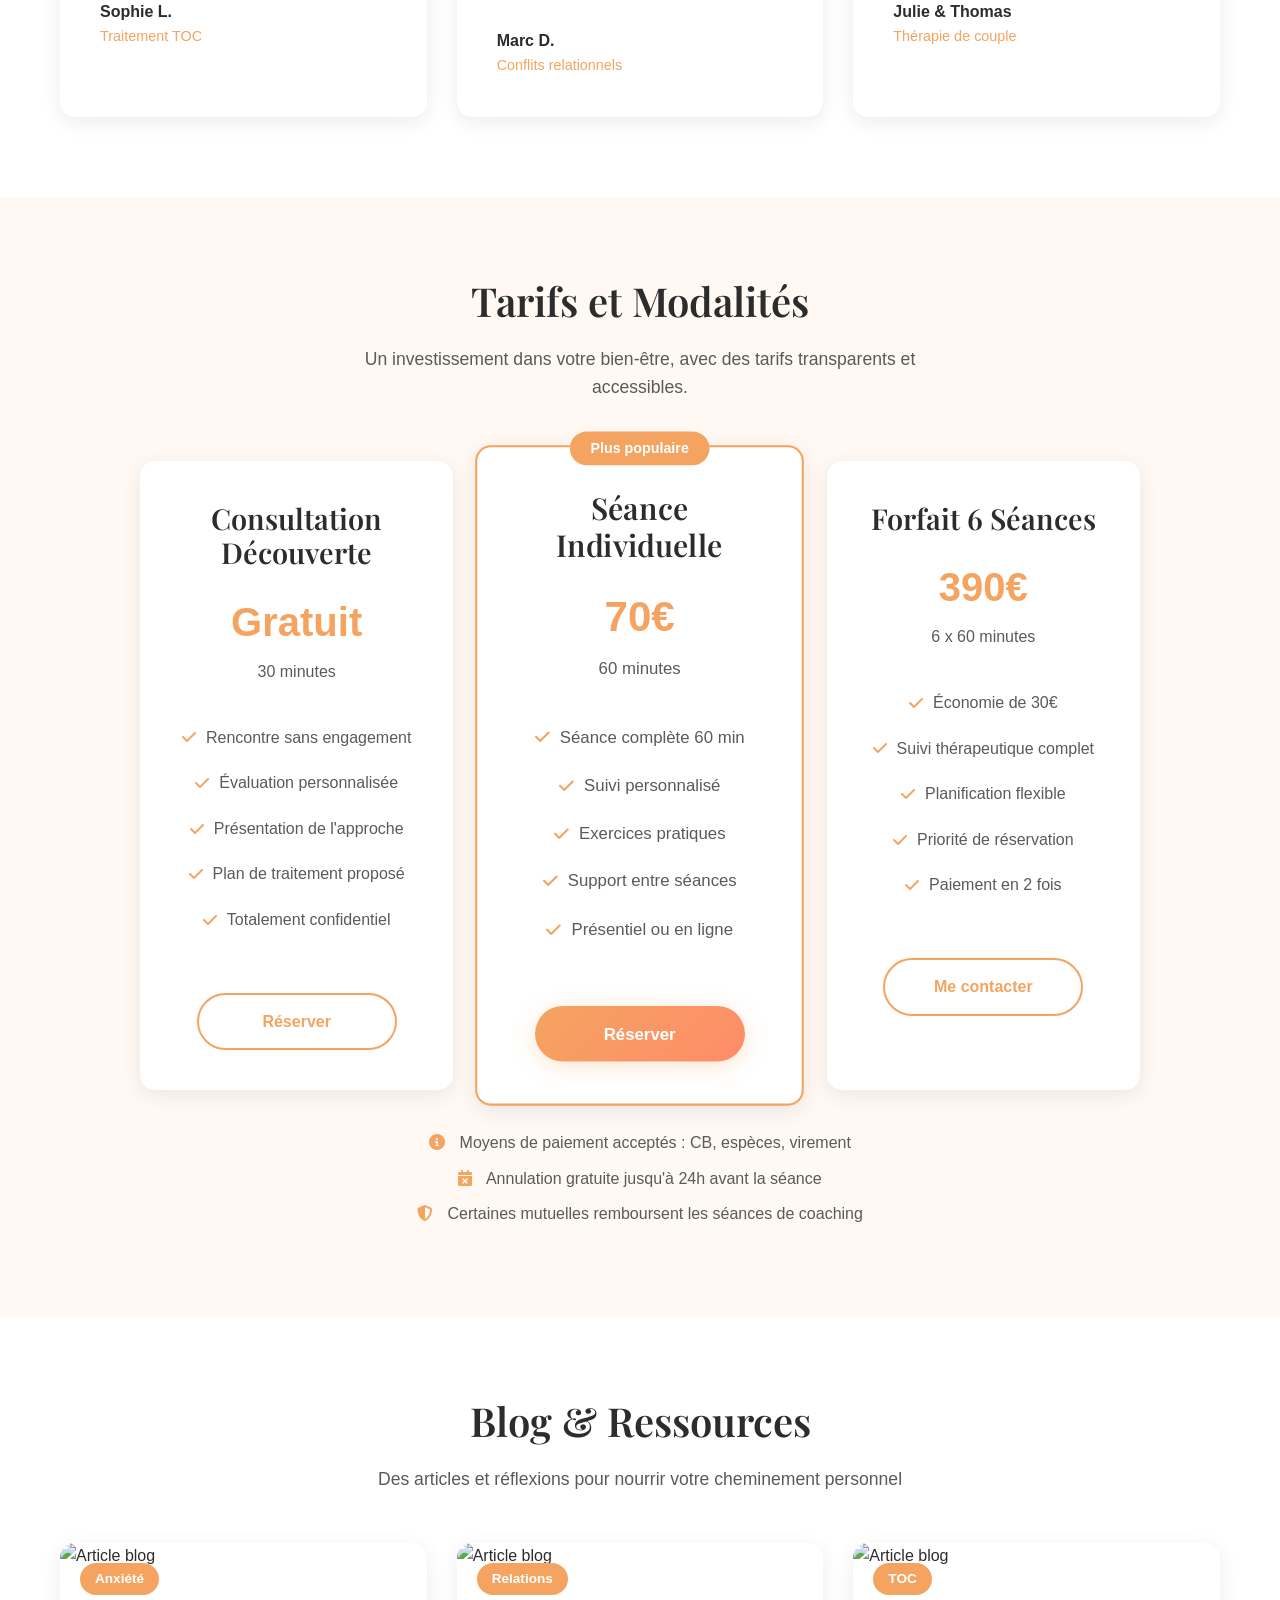
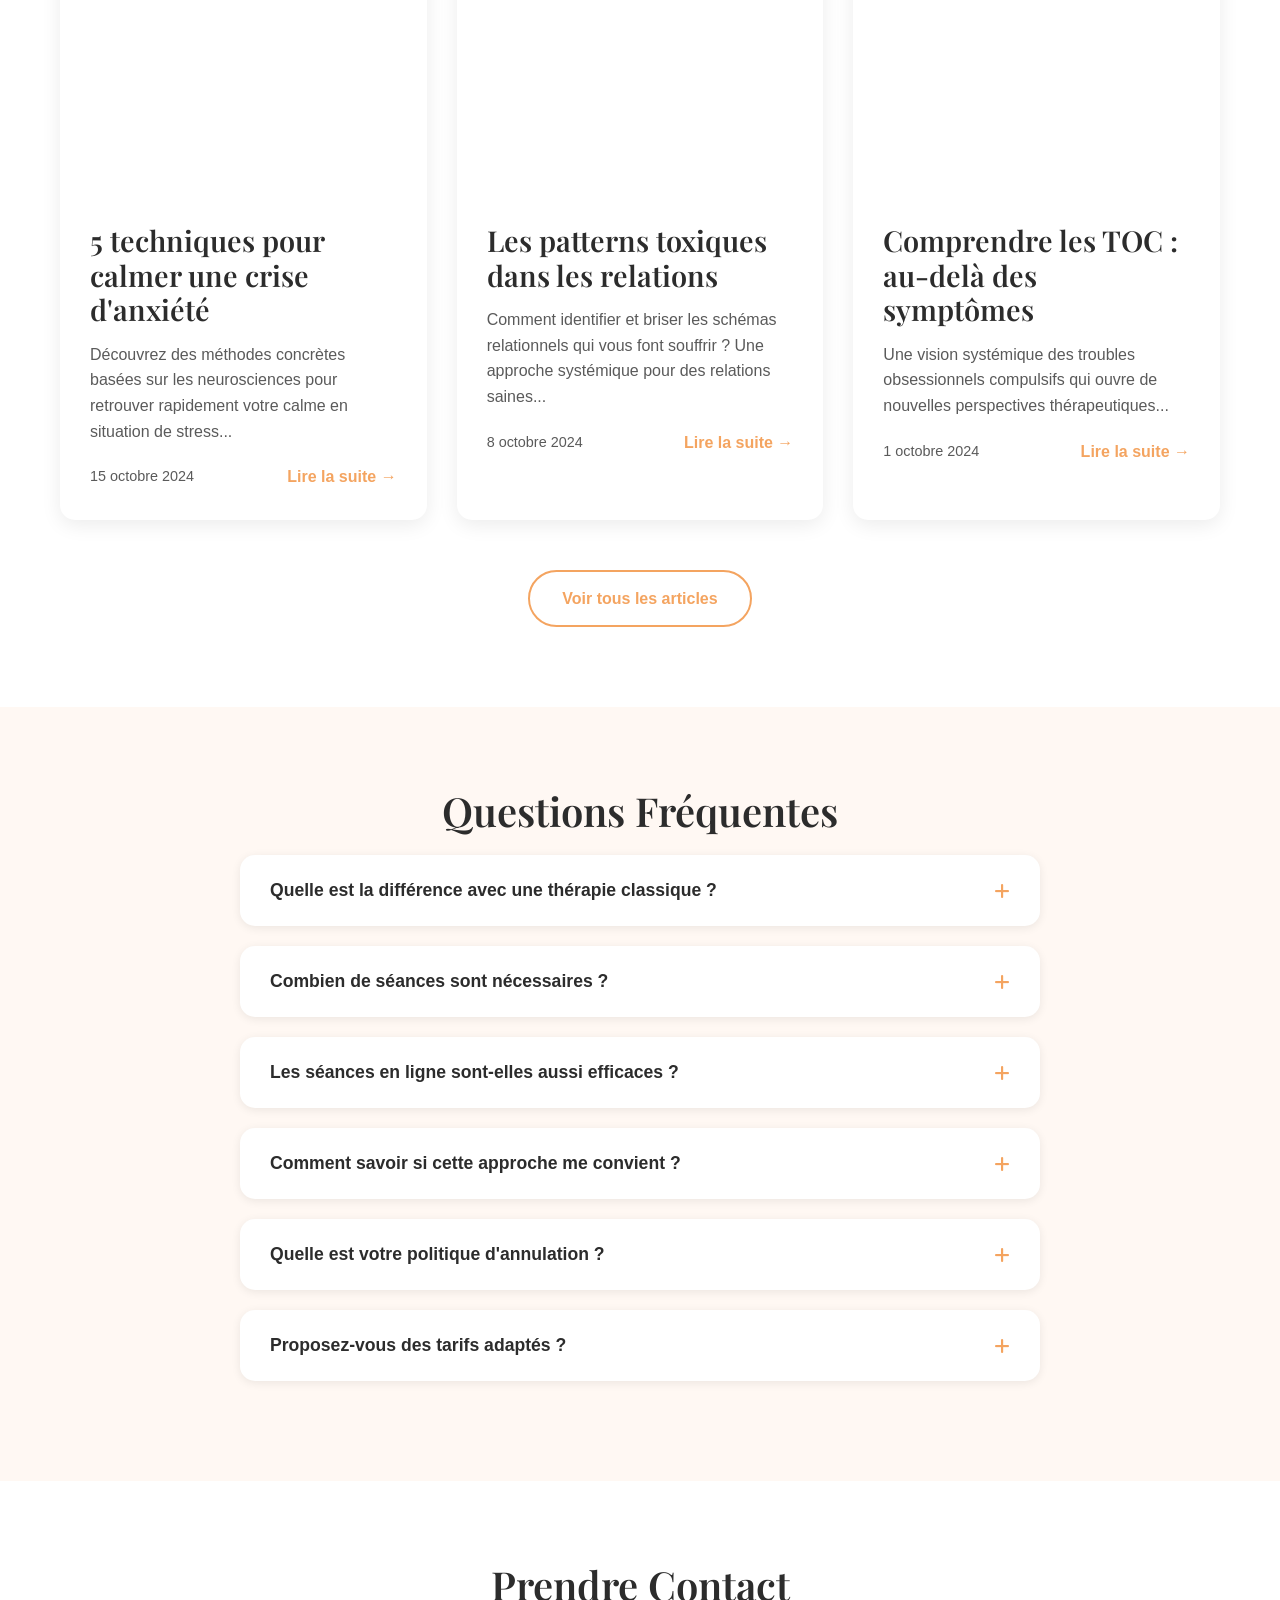
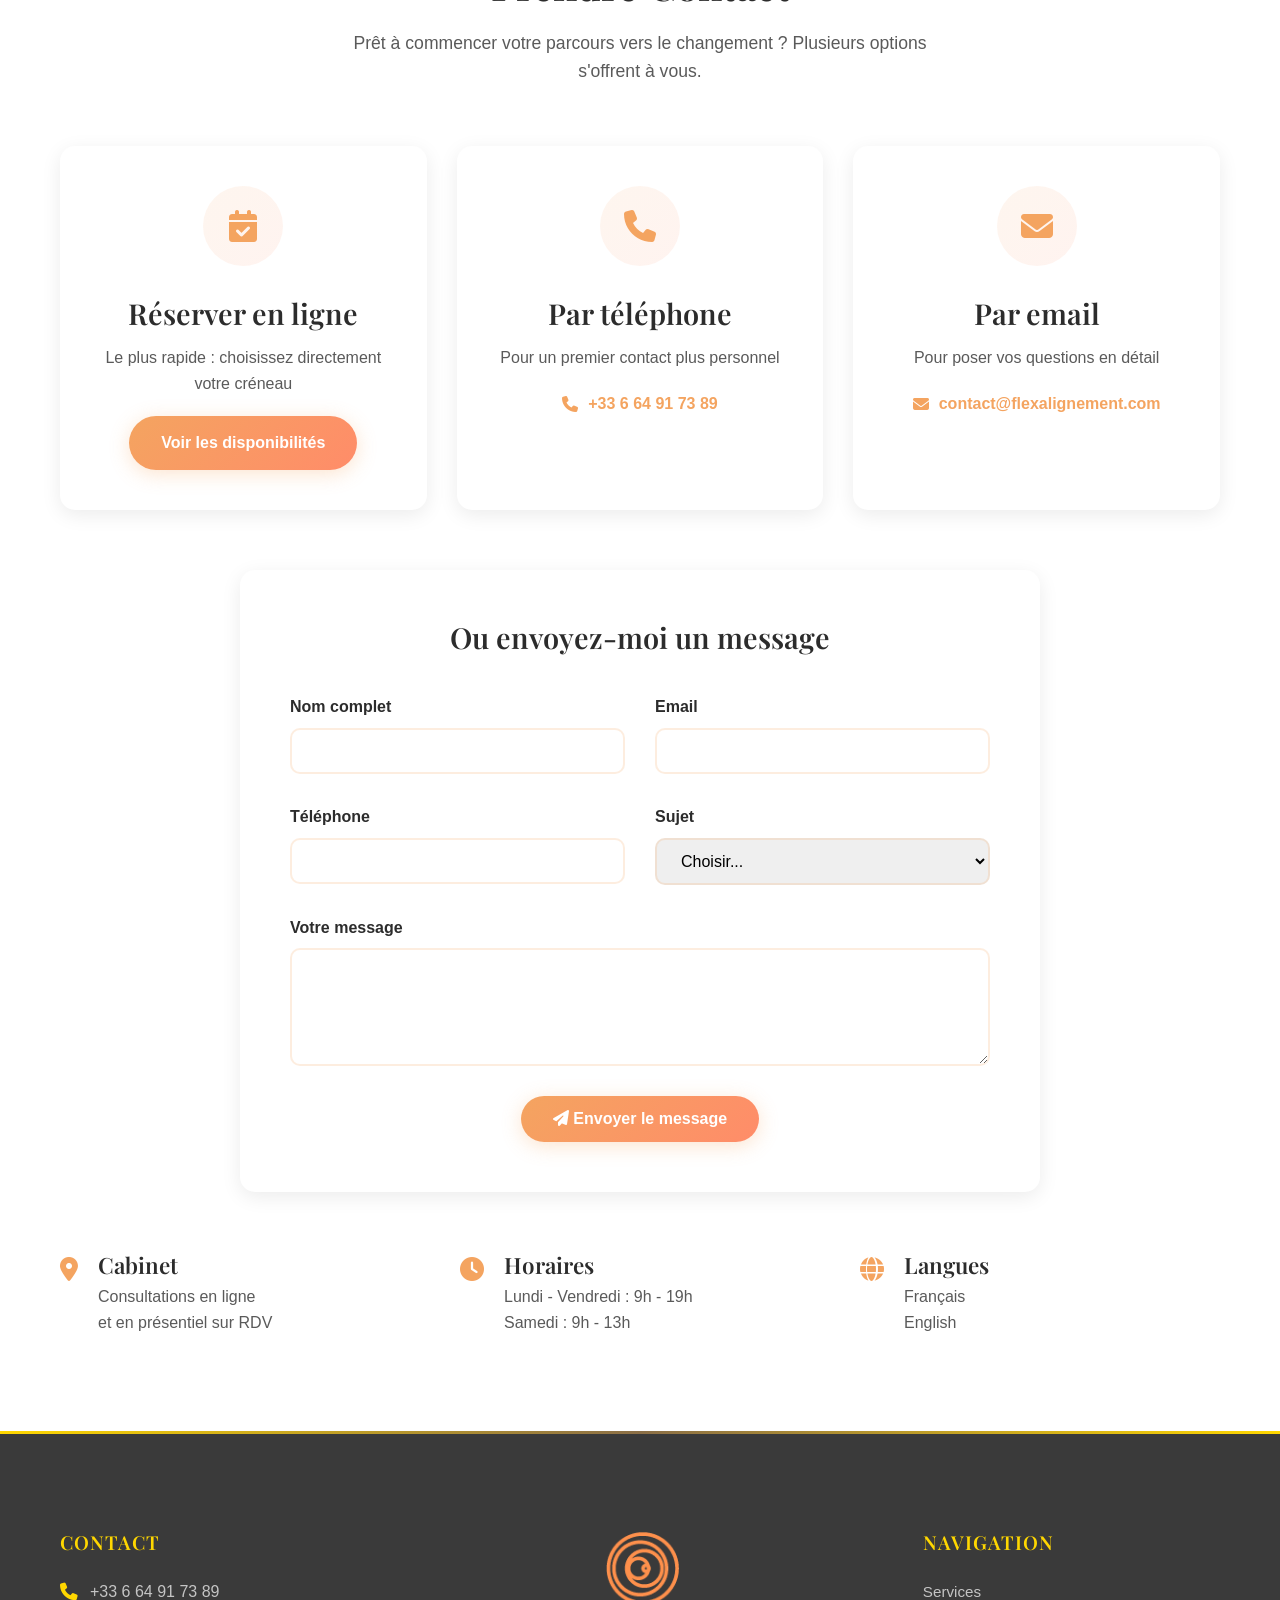
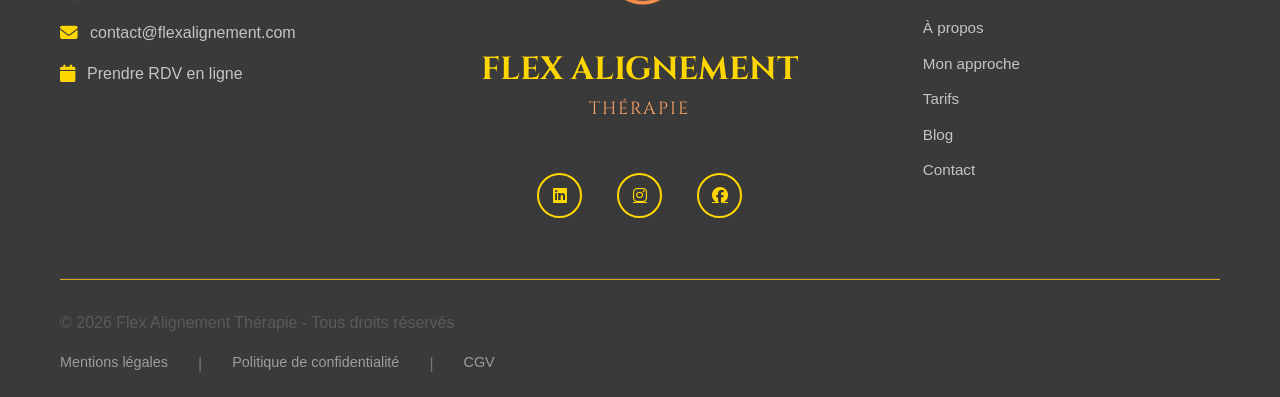
==== commit 576d48e5: "v3" ====
--- a/index.html
+++ b/index.html
@@ -471,11 +471,11 @@
                     </div>
                     <div class="pricing-features">
                         <ul>
-                            <li><i class="fas fa-check"></i> Première rencontre sans engagement</li>
-                            <li><i class="fas fa-check"></i> Évaluation de vos besoins</li>
-                            <li><i class="fas fa-check"></i> Présentation de mon approche</li>
-                            <li><i class="fas fa-check"></i> Réponses à vos questions</li>
-                            <li><i class="fas fa-check"></i> Consultation confidentielle</li>
+                            <li><i class="fas fa-check"></i> Rencontre sans engagement</li>
+                            <li><i class="fas fa-check"></i> Évaluation personnalisée</li>
+                            <li><i class="fas fa-check"></i> Présentation de l'approche</li>
+                            <li><i class="fas fa-check"></i> Plan de traitement proposé</li>
+                            <li><i class="fas fa-check"></i> Totalement confidentiel</li>
                         </ul>
                     </div>
                     <a href="https://calendly.com/geoffbertrand/seance-decouverte" class="btn btn-outline" target="_blank">
@@ -494,11 +494,11 @@
                     </div>
                     <div class="pricing-features">
                         <ul>
-                            <li><i class="fas fa-check"></i> Séance complète d'une heure</li>
+                            <li><i class="fas fa-check"></i> Séance complète 60 min</li>
                             <li><i class="fas fa-check"></i> Suivi personnalisé</li>
-                            <li><i class="fas fa-check"></i> Exercices entre les séances</li>
-                            <li><i class="fas fa-check"></i> Support par email</li>
-                            <li><i class="fas fa-check"></i> En ligne ou en présentiel</li>
+                            <li><i class="fas fa-check"></i> Exercices pratiques</li>
+                            <li><i class="fas fa-check"></i> Support entre séances</li>
+                            <li><i class="fas fa-check"></i> Présentiel ou en ligne</li>
                         </ul>
                     </div>
                     <a href="https://calendly.com/geoffbertrand/seance-individuelle" class="btn btn-primary" target="_blank">
@@ -517,10 +517,10 @@
                     <div class="pricing-features">
                         <ul>
                             <li><i class="fas fa-check"></i> Économie de 30€</li>
-                            <li><i class="fas fa-check"></i> Engagement thérapeutique</li>
+                            <li><i class="fas fa-check"></i> Suivi thérapeutique complet</li>
                             <li><i class="fas fa-check"></i> Planification flexible</li>
-                            <li><i class="fas fa-check"></i> Suivi approfondi</li>
-                            <li><i class="fas fa-check"></i> Paiement en 2 fois possible</li>
+                            <li><i class="fas fa-check"></i> Priorité de réservation</li>
+                            <li><i class="fas fa-check"></i> Paiement en 2 fois</li>
                         </ul>
                     </div>
                     <a href="#contact" class="btn btn-outline">
@@ -608,7 +608,7 @@
     </section>
 
     <!-- FAQ Section -->
-    <section class="faq-section">
+    <section id="faq" class="faq-section">
         <div class="container">
             <h2 class="section-title centered">Questions Fréquentes</h2>
 
--- a/styles.css
+++ b/styles.css
@@ -1050,6 +1050,24 @@
     color: var(--primary);
 }
 
+/* Boutons dans les cartes de prix */
+.pricing-card .btn {
+    width: 100%;
+    max-width: 200px;
+    margin: 20px auto 0;
+}
+
+.pricing-card .btn-outline {
+    border: 2px solid var(--primary);
+    color: var(--primary);
+    background: transparent;
+}
+
+.pricing-card .btn-outline:hover {
+    background: var(--primary);
+    color: white;
+}
+
 .pricing-info {
     text-align: center;
     margin-top: 40px;
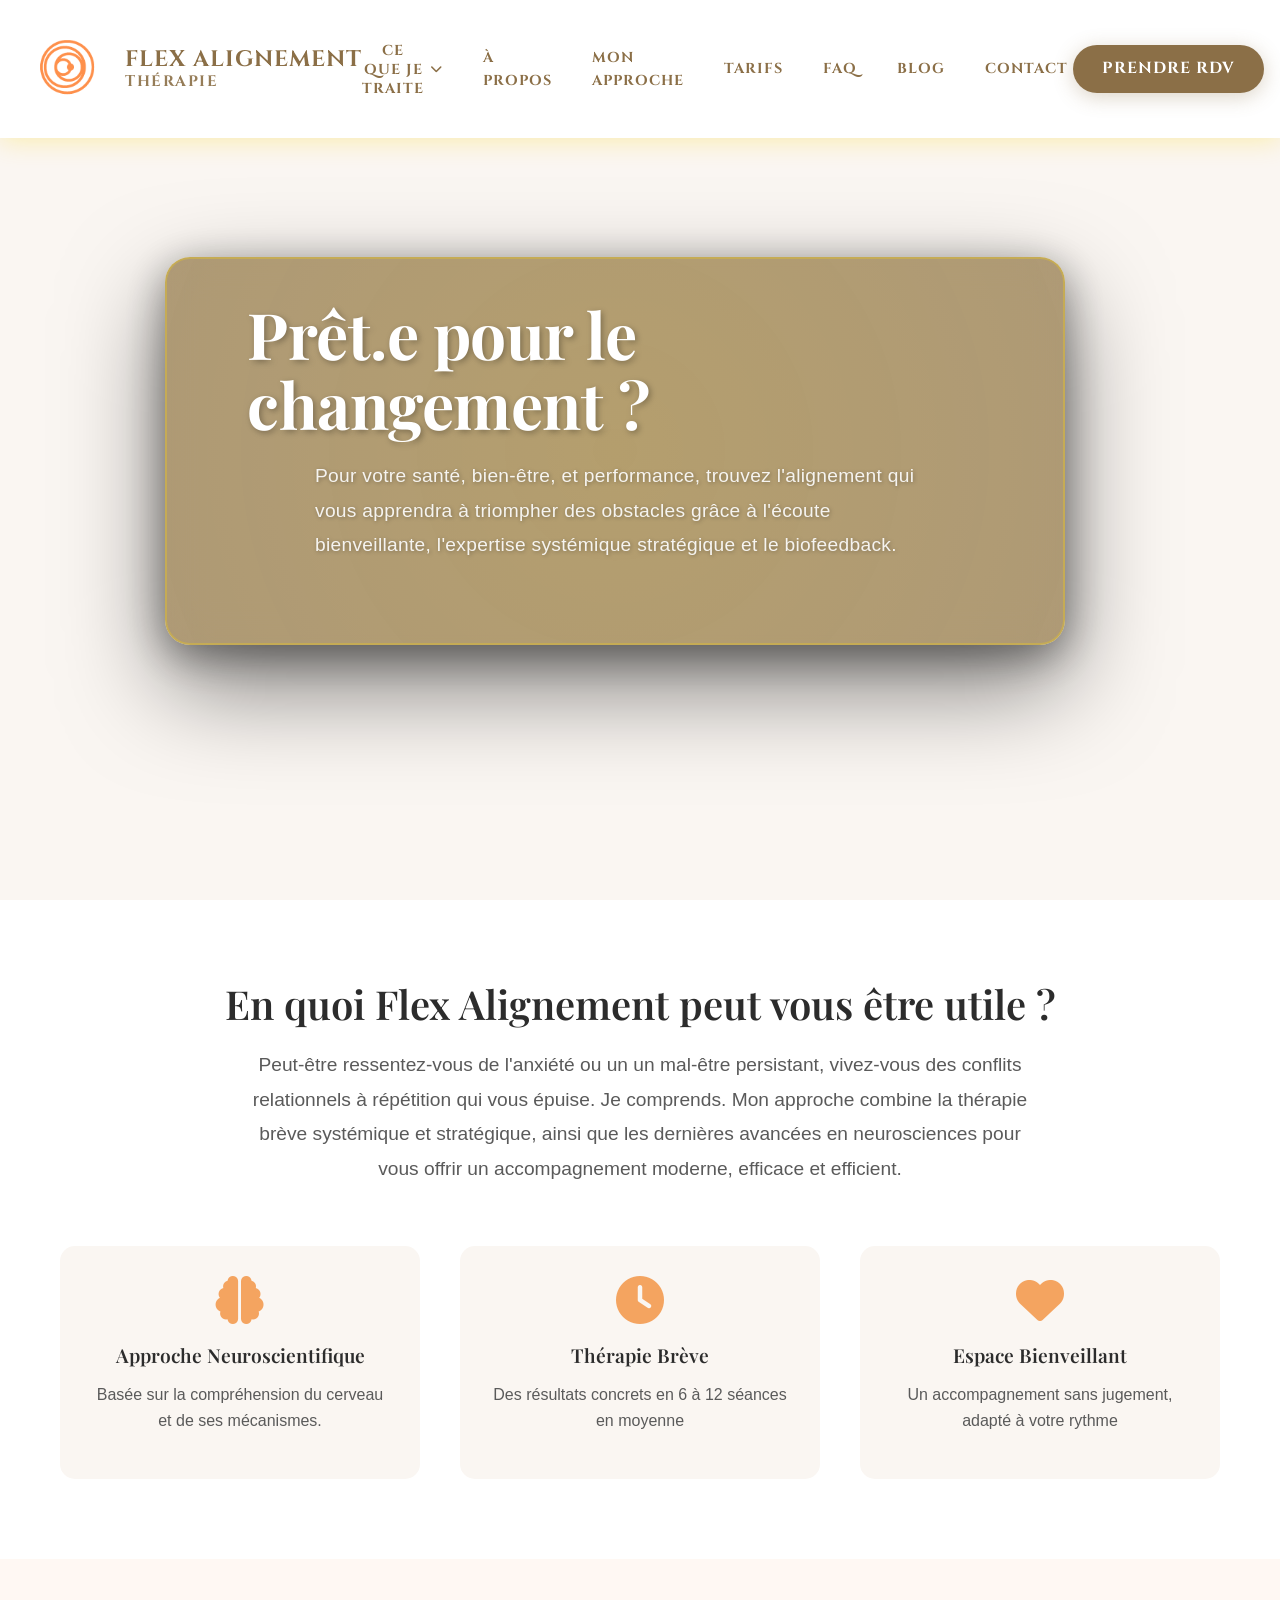
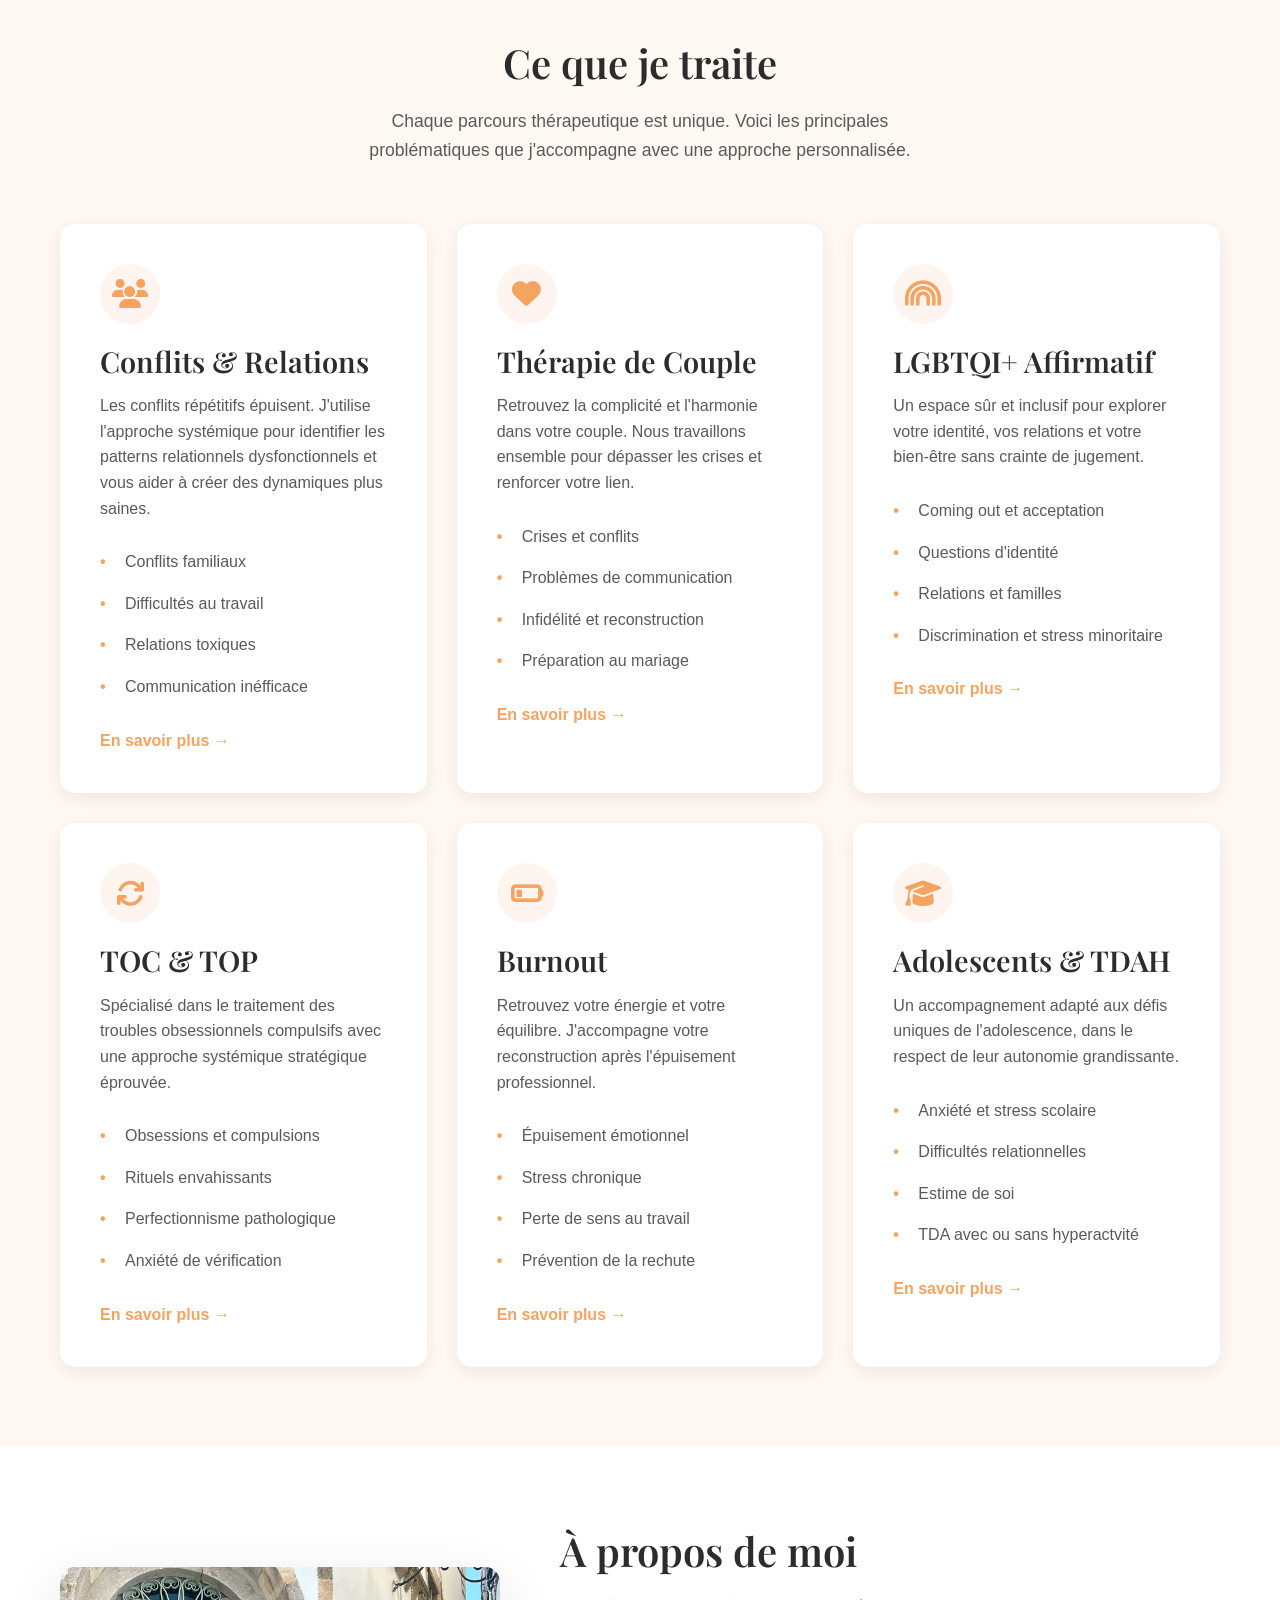
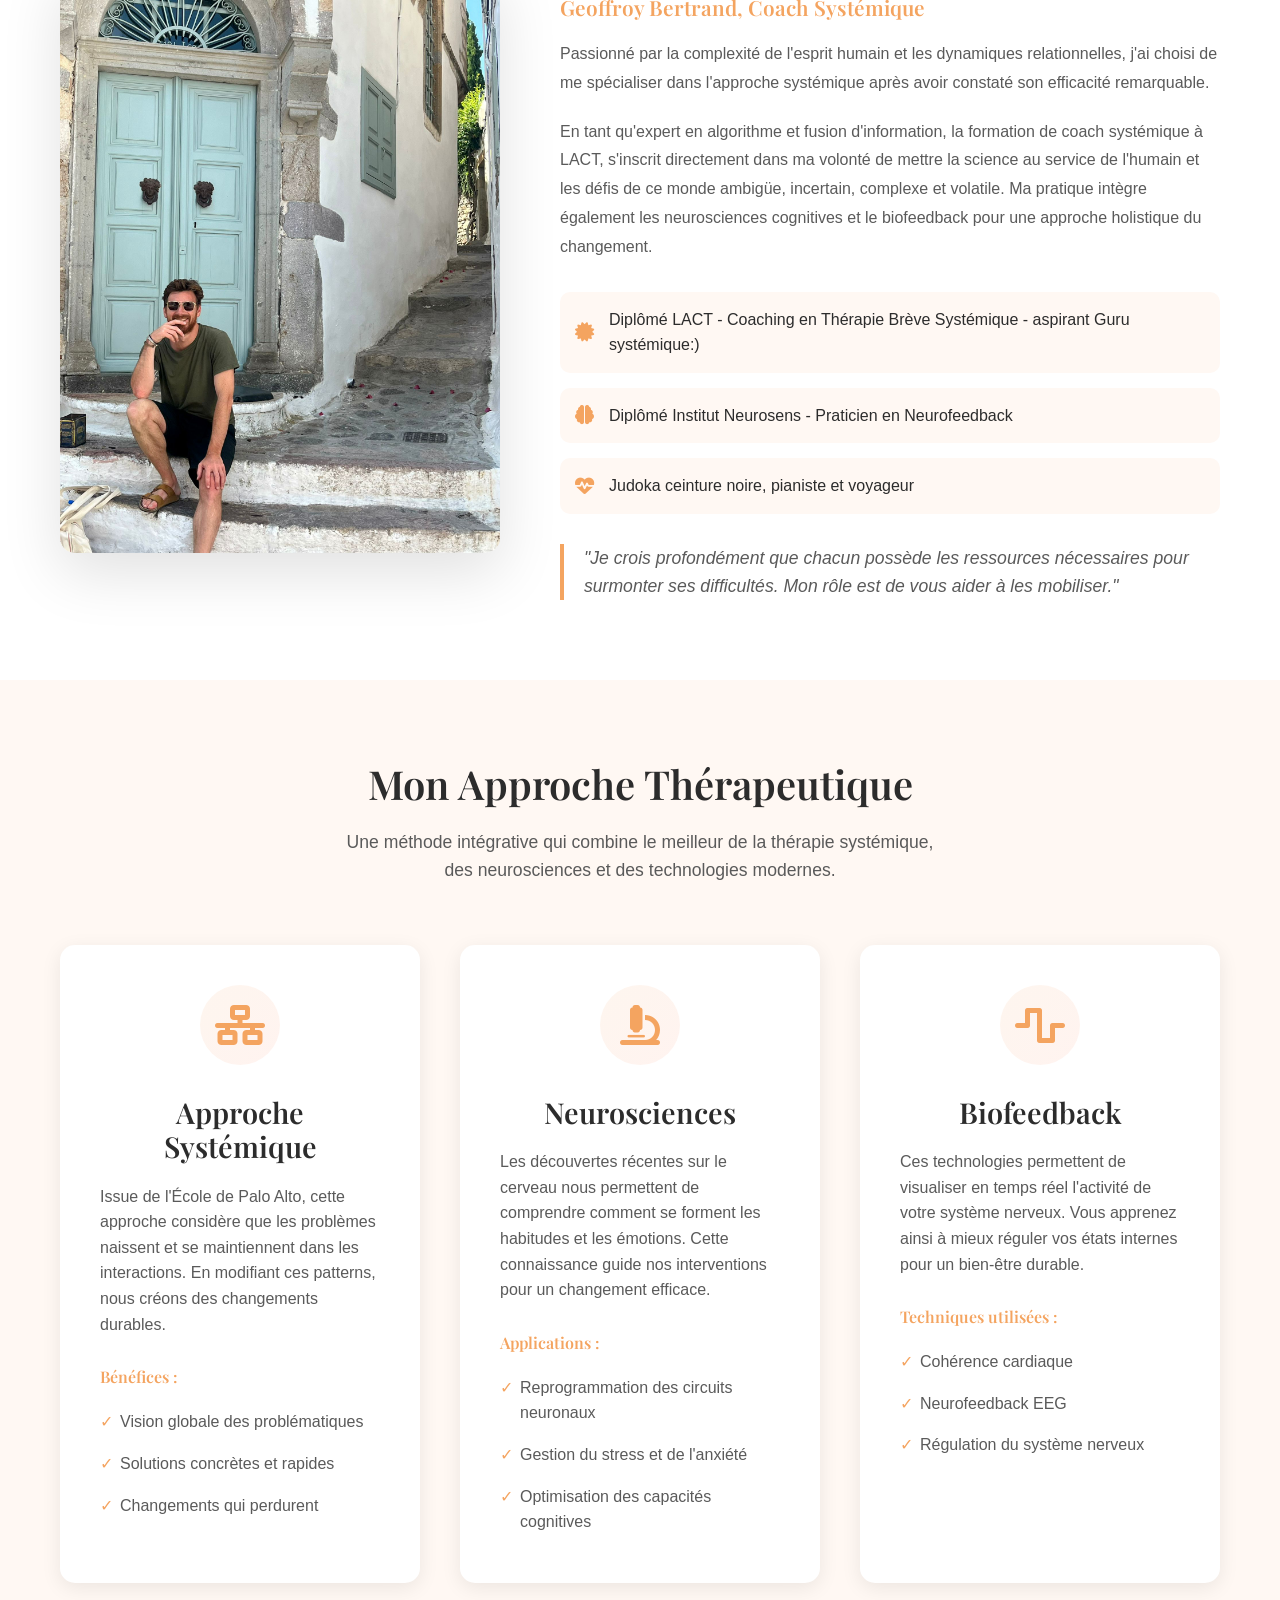
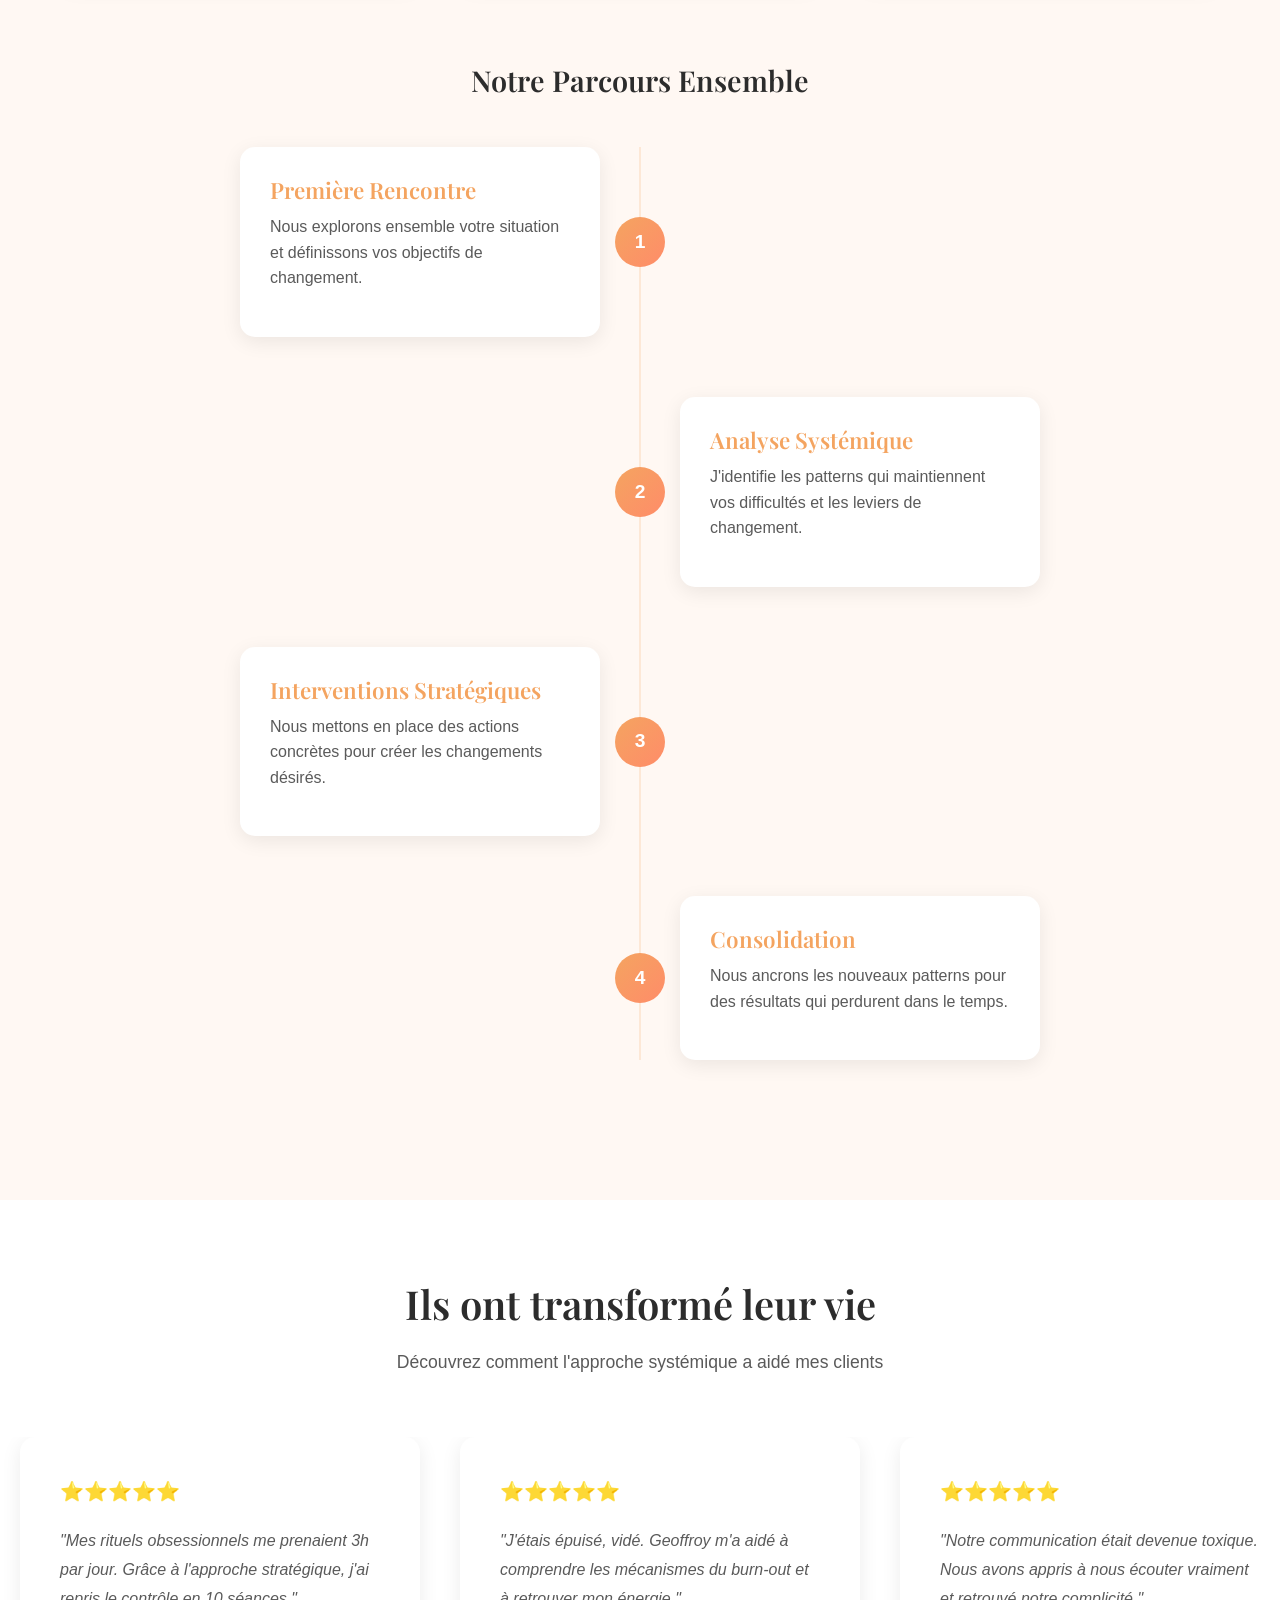
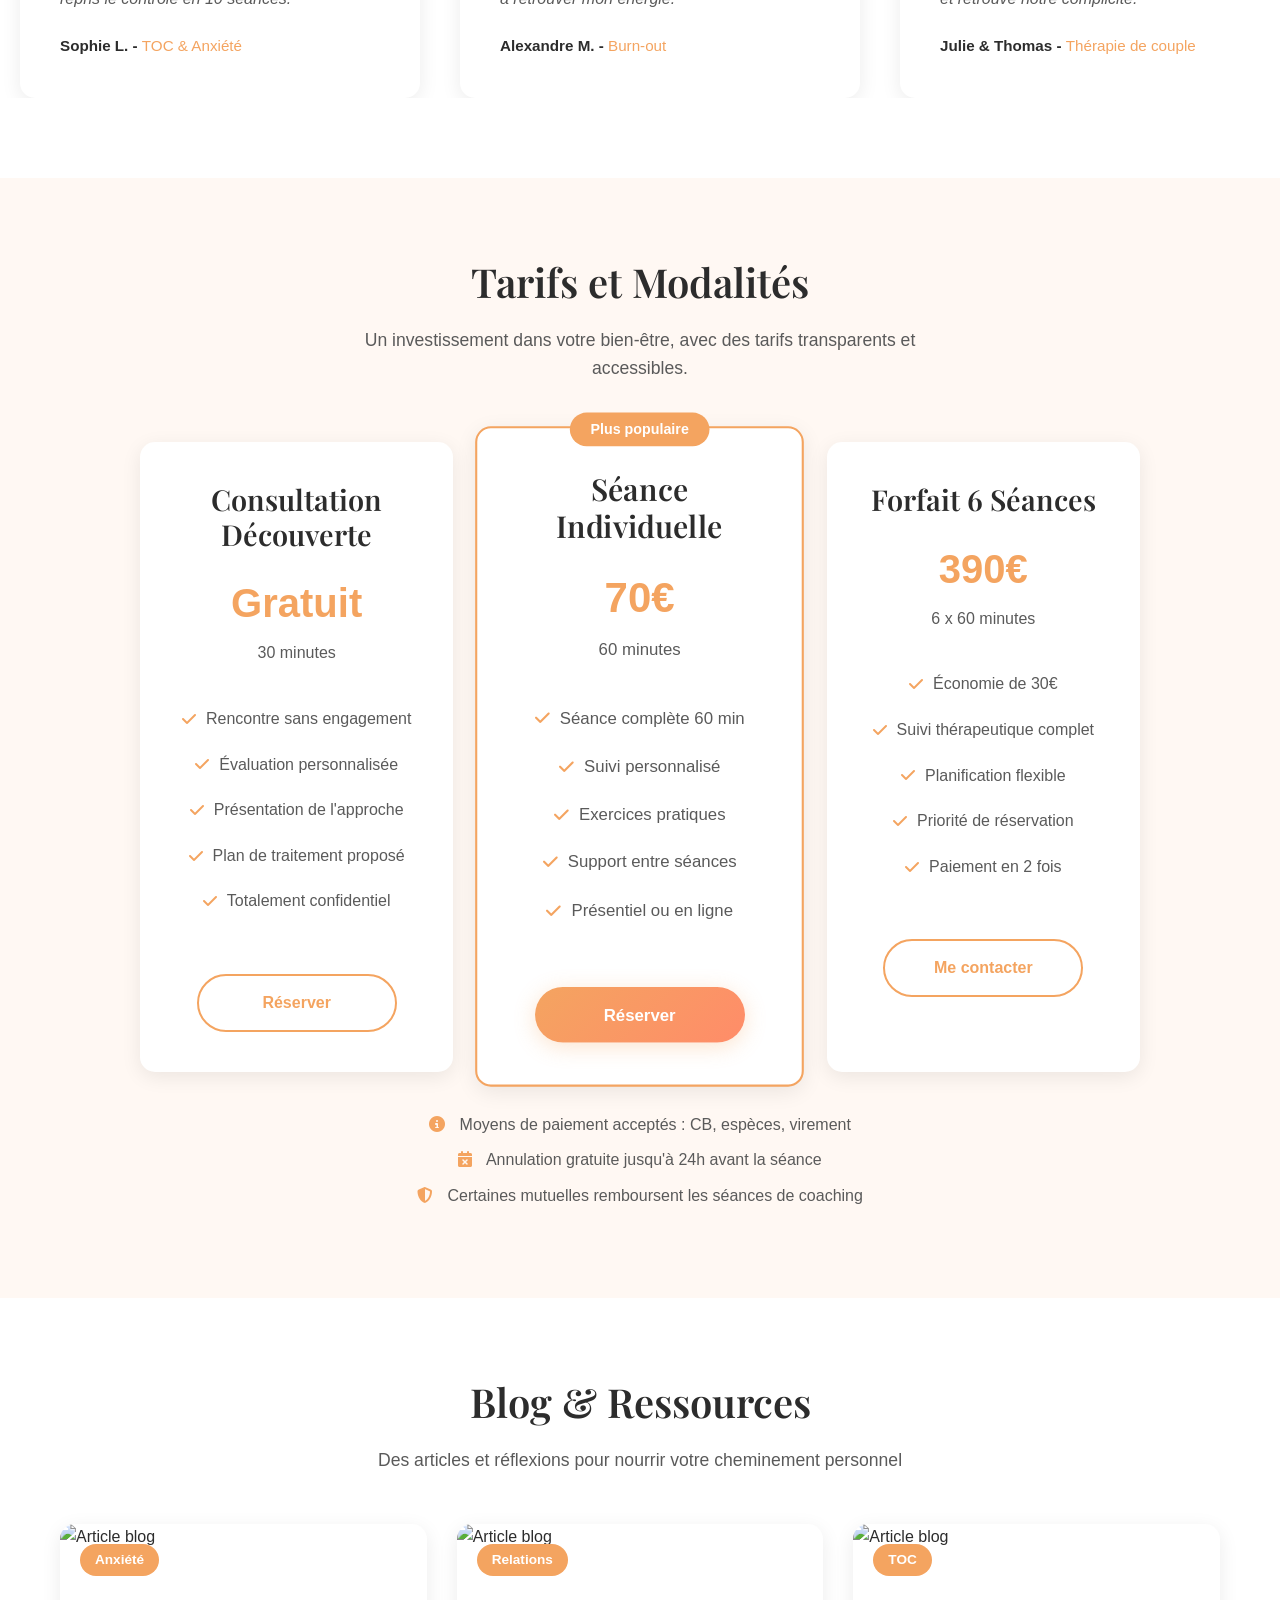
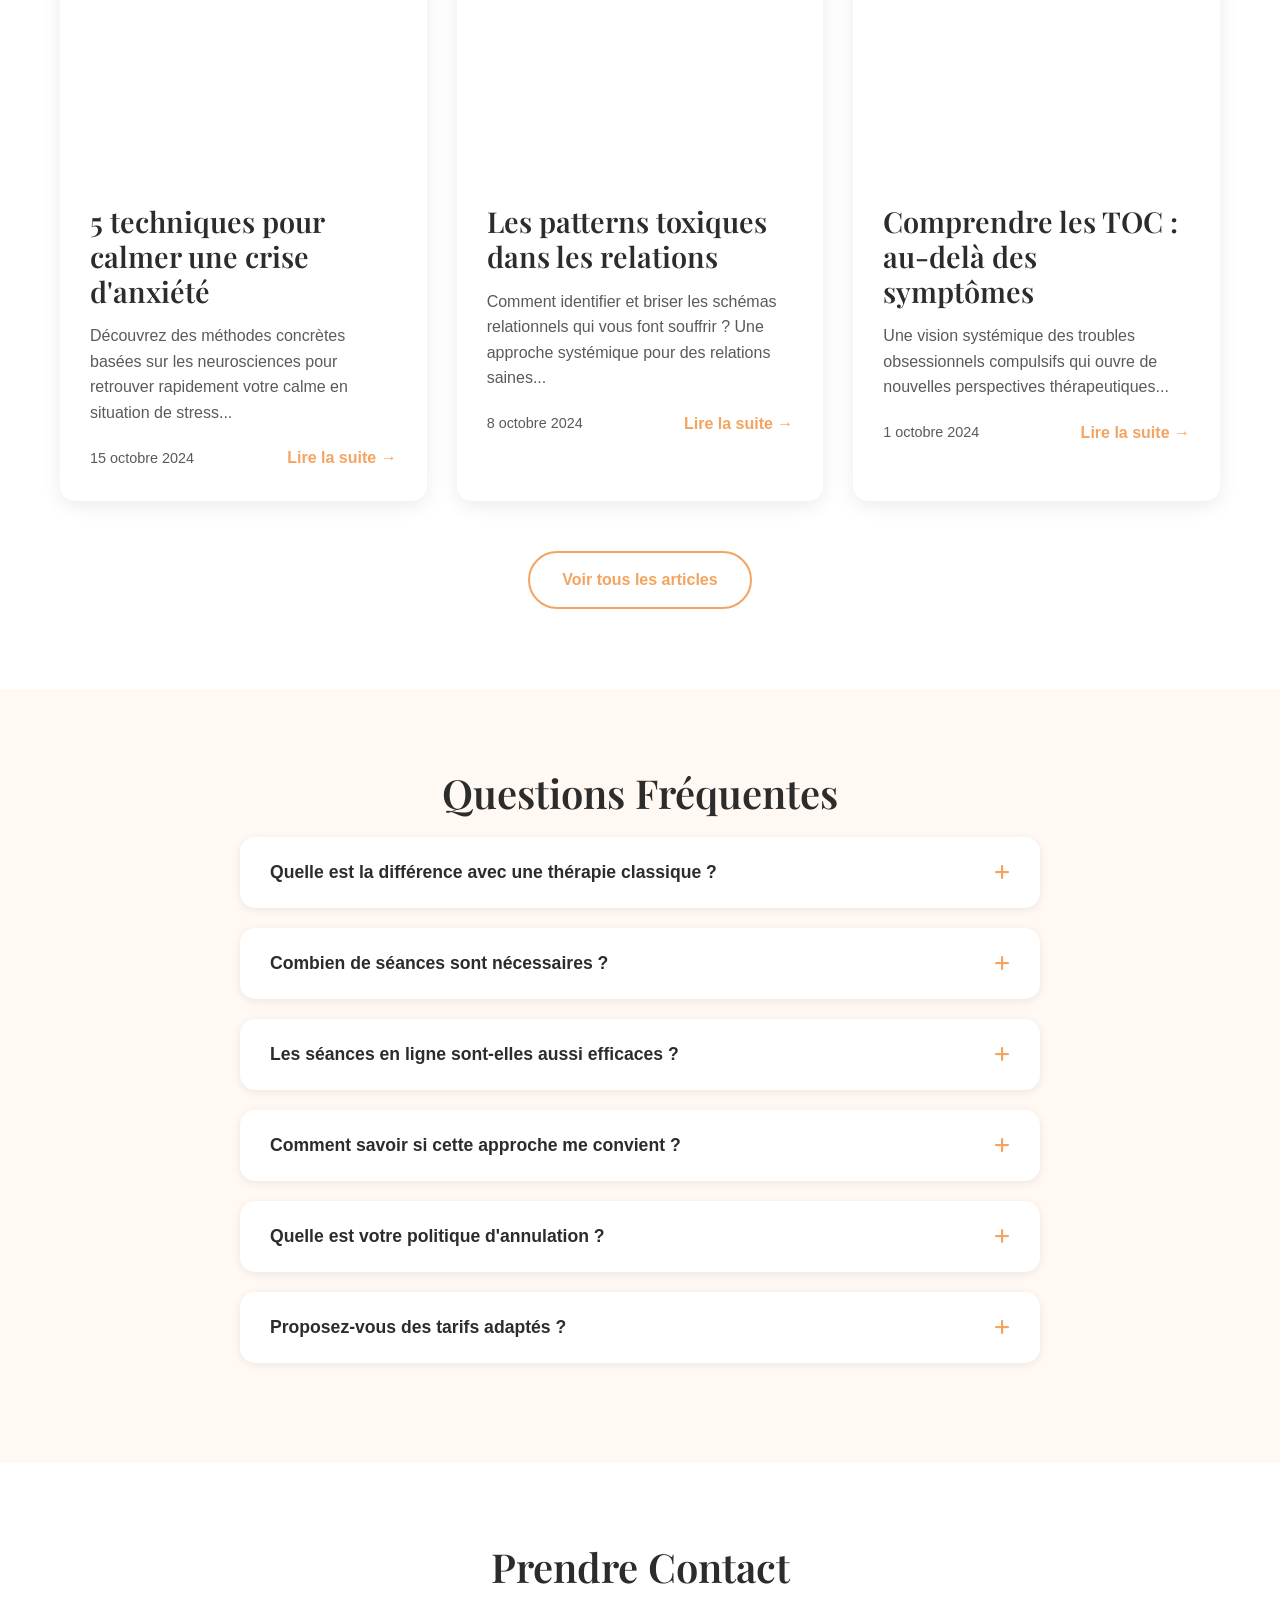
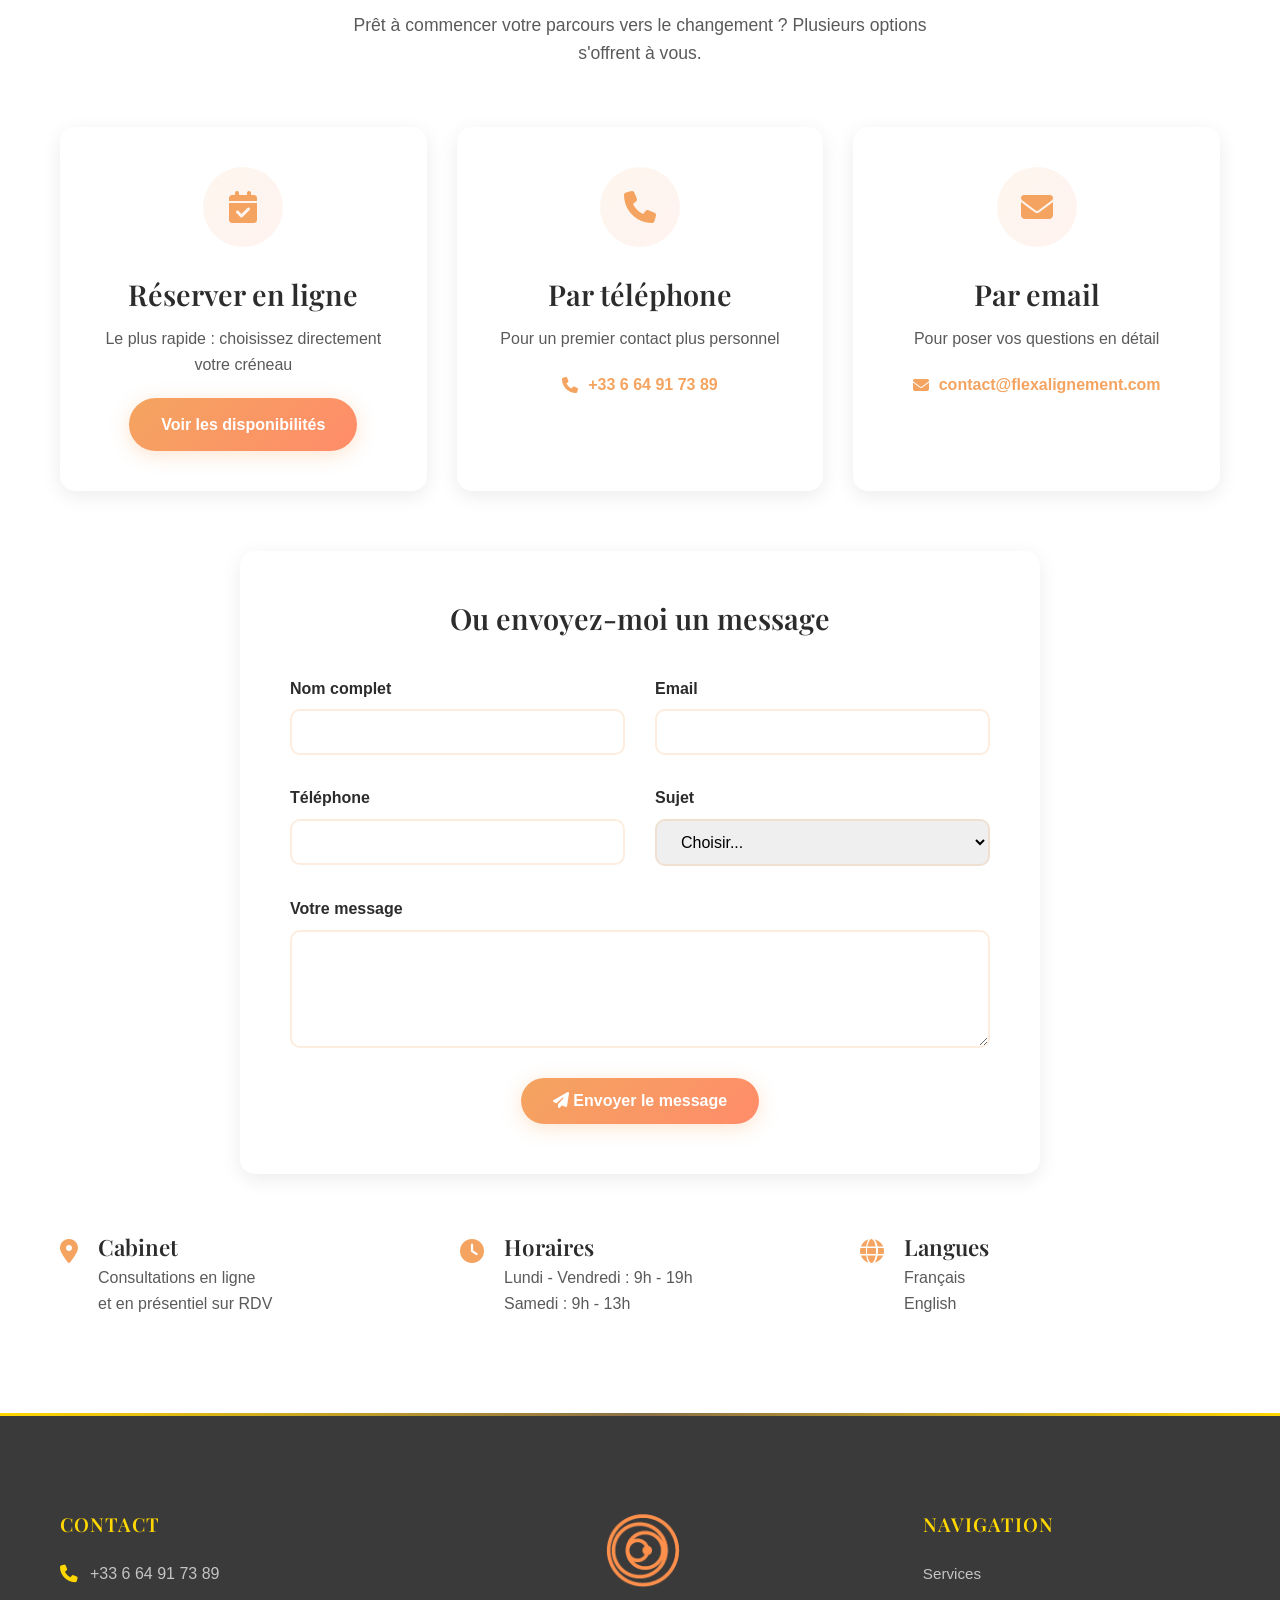
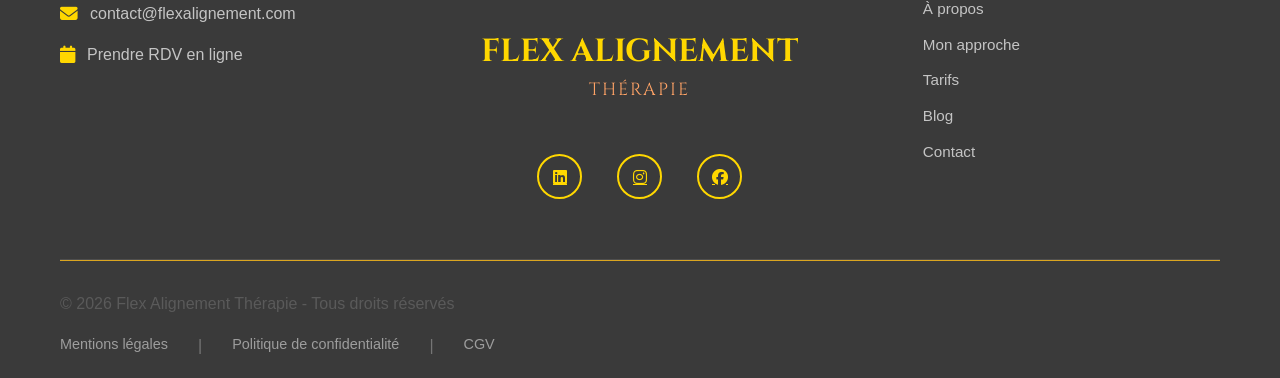
==== commit 9a6ef184: "Carousel de témoignages" ====
--- a/index.html
+++ b/index.html
@@ -391,62 +391,148 @@
     </section>
 
     <!-- Testimonials Section -->
-    <section class="testimonials-section">
+    <section id="testimonials" class="testimonials-section">
         <div class="container">
             <h2 class="section-title centered">Ils ont transformé leur vie</h2>
-            <div class="testimonials-grid">
-                <div class="testimonial-card">
-                    <div class="stars">
-                        <i class="fas fa-star"></i>
-                        <i class="fas fa-star"></i>
-                        <i class="fas fa-star"></i>
-                        <i class="fas fa-star"></i>
-                        <i class="fas fa-star"></i>
-                    </div>
-                    <p class="testimonial-text">
-                        "Après des années de thérapie traditionnelle, j'ai enfin trouvé une approche
-                        qui fonctionne. En 8 séances, j'ai plus progressé qu'en 3 ans ailleurs."
-                    </p>
-                    <div class="testimonial-author">
-                        <span class="author-name">Sophie L.</span>
-                        <span class="author-info">Traitement TOC</span>
-                    </div>
-                </div>
-
-                <div class="testimonial-card">
-                    <div class="stars">
-                        <i class="fas fa-star"></i>
-                        <i class="fas fa-star"></i>
-                        <i class="fas fa-star"></i>
-                        <i class="fas fa-star"></i>
-                        <i class="fas fa-star"></i>
-                    </div>
-                    <p class="testimonial-text">
-                        "Geoffroy m'a aidé à comprendre les dynamiques toxiques dans mes relations.
-                        Aujourd'hui, je sais poser mes limites et mes relations sont bien plus saines."
-                    </p>
-                    <div class="testimonial-author">
-                        <span class="author-name">Marc D.</span>
-                        <span class="author-info">Conflits relationnels</span>
-                    </div>
-                </div>
-
-                <div class="testimonial-card">
-                    <div class="stars">
-                        <i class="fas fa-star"></i>
-                        <i class="fas fa-star"></i>
-                        <i class="fas fa-star"></i>
-                        <i class="fas fa-star"></i>
-                        <i class="fas fa-star"></i>
-                    </div>
-                    <p class="testimonial-text">
-                        "Notre couple était au bord de la rupture. L'approche systémique nous a
-                        permis de retrouver notre complicité et de construire une relation plus forte."
-                    </p>
-                    <div class="testimonial-author">
-                        <span class="author-name">Julie & Thomas</span>
-                        <span class="author-info">Thérapie de couple</span>
-                    </div>
+            <p class="section-subtitle">Découvrez comment l'approche systémique a aidé mes clients</p>
+        </div>
+
+        <div class="testimonials-carousel">
+            <div class="testimonials-track">
+                <!-- TOC & Anxiété -->
+                <div class="testimonial-card">
+                    <div class="testimonial-icon">⭐⭐⭐⭐⭐</div>
+                    <p class="testimonial-text">
+                        "Mes rituels obsessionnels me prenaient 3h par jour. Grâce à l'approche stratégique, j'ai repris le contrôle en 10 séances."
+                    </p>
+                    <div class="testimonial-author">Sophie L. - <span class="testimonial-tag">TOC & Anxiété</span></div>
+                </div>
+
+                <!-- Burnout -->
+                <div class="testimonial-card">
+                    <div class="testimonial-icon">⭐⭐⭐⭐⭐</div>
+                    <p class="testimonial-text">
+                        "J'étais épuisé, vidé. Geoffroy m'a aidé à comprendre les mécanismes du burn-out et à retrouver mon énergie."
+                    </p>
+                    <div class="testimonial-author">Alexandre M. - <span class="testimonial-tag">Burn-out</span></div>
+                </div>
+
+                <!-- Couple -->
+                <div class="testimonial-card">
+                    <div class="testimonial-icon">⭐⭐⭐⭐⭐</div>
+                    <p class="testimonial-text">
+                        "Notre communication était devenue toxique. Nous avons appris à nous écouter vraiment et retrouvé notre complicité."
+                    </p>
+                    <div class="testimonial-author">Julie & Thomas - <span class="testimonial-tag">Thérapie de couple</span></div>
+                </div>
+
+                <!-- Adolescent -->
+                <div class="testimonial-card">
+                    <div class="testimonial-icon">⭐⭐⭐⭐⭐</div>
+                    <p class="testimonial-text">
+                        "Mon fils de 16 ans était en échec scolaire. Le biofeedback et l'approche systémique ont changé sa vie."
+                    </p>
+                    <div class="testimonial-author">Isabelle P. - <span class="testimonial-tag">Adolescent TDAH</span></div>
+                </div>
+
+                <!-- Conflits familiaux -->
+                <div class="testimonial-card">
+                    <div class="testimonial-icon">⭐⭐⭐⭐⭐</div>
+                    <p class="testimonial-text">
+                        "Les tensions avec mes parents étaient invivables. J'ai appris à changer ma position dans la famille."
+                    </p>
+                    <div class="testimonial-author">Marc D. - <span class="testimonial-tag">Conflits familiaux</span></div>
+                </div>
+
+                <!-- LGBTQI+ -->
+                <div class="testimonial-card">
+                    <div class="testimonial-icon">⭐⭐⭐⭐⭐</div>
+                    <p class="testimonial-text">
+                        "Enfin un thérapeute qui comprend mes enjeux sans jugement. J'ai pu être moi-même et travailler sur mes vraies difficultés."
+                    </p>
+                    <div class="testimonial-author">Sam R. - <span class="testimonial-tag">Accompagnement LGBTQI+</span></div>
+                </div>
+
+                <!-- Relations toxiques -->
+                <div class="testimonial-card">
+                    <div class="testimonial-icon">⭐⭐⭐⭐⭐</div>
+                    <p class="testimonial-text">
+                        "J'attirais toujours le même type de partenaires toxiques. J'ai enfin cassé ce schéma répétitif."
+                    </p>
+                    <div class="testimonial-author">Laura B. - <span class="testimonial-tag">Relations toxiques</span></div>
+                </div>
+
+                <!-- Stress au travail -->
+                <div class="testimonial-card">
+                    <div class="testimonial-icon">⭐⭐⭐⭐⭐</div>
+                    <p class="testimonial-text">
+                        "Le biofeedback m'a permis de gérer mon stress en temps réel. Je suis plus performant et serein au travail."
+                    </p>
+                    <div class="testimonial-author">Philippe K. - <span class="testimonial-tag">Stress professionnel</span></div>
+                </div>
+
+                <!-- Phobies -->
+                <div class="testimonial-card">
+                    <div class="testimonial-icon">⭐⭐⭐⭐⭐</div>
+                    <p class="testimonial-text">
+                        "Ma phobie de l'avion me limitait dans ma carrière. En 5 séances, j'ai pu reprendre l'avion sereinement."
+                    </p>
+                    <div class="testimonial-author">Marie T. - <span class="testimonial-tag">Phobies</span></div>
+                </div>
+
+                <!-- Dépression -->
+                <div class="testimonial-card">
+                    <div class="testimonial-icon">⭐⭐⭐⭐⭐</div>
+                    <p class="testimonial-text">
+                        "L'approche systémique m'a permis de sortir du cercle vicieux de la dépression. Je revis enfin."
+                    </p>
+                    <div class="testimonial-author">Paul C. - <span class="testimonial-tag">Dépression</span></div>
+                </div>
+
+                <!-- Transition de vie -->
+                <div class="testimonial-card">
+                    <div class="testimonial-icon">⭐⭐⭐⭐⭐</div>
+                    <p class="testimonial-text">
+                        "Face à ma reconversion professionnelle, j'étais perdu. L'accompagnement m'a aidé à clarifier ma direction."
+                    </p>
+                    <div class="testimonial-author">Nathalie V. - <span class="testimonial-tag">Transition de vie</span></div>
+                </div>
+
+                <!-- Deuil -->
+                <div class="testimonial-card">
+                    <div class="testimonial-icon">⭐⭐⭐⭐⭐</div>
+                    <p class="testimonial-text">
+                        "Le deuil de mon père me paralysait. J'ai pu traverser cette épreuve et retrouver la paix intérieure."
+                    </p>
+                    <div class="testimonial-author">François R. - <span class="testimonial-tag">Deuil</span></div>
+                </div>
+
+                <!-- Clones pour le défilement infini -->
+                <!-- TOC & Anxiété -->
+                <div class="testimonial-card">
+                    <div class="testimonial-icon">⭐⭐⭐⭐⭐</div>
+                    <p class="testimonial-text">
+                        "Mes rituels obsessionnels me prenaient 3h par jour. Grâce à l'approche stratégique, j'ai repris le contrôle en 10 séances."
+                    </p>
+                    <div class="testimonial-author">Sophie L. - <span class="testimonial-tag">TOC & Anxiété</span></div>
+                </div>
+
+                <!-- Burnout -->
+                <div class="testimonial-card">
+                    <div class="testimonial-icon">⭐⭐⭐⭐⭐</div>
+                    <p class="testimonial-text">
+                        "J'étais épuisé, vidé. Geoffroy m'a aidé à comprendre les mécanismes du burn-out et à retrouver mon énergie."
+                    </p>
+                    <div class="testimonial-author">Alexandre M. - <span class="testimonial-tag">Burn-out</span></div>
+                </div>
+
+                <!-- Couple -->
+                <div class="testimonial-card">
+                    <div class="testimonial-icon">⭐⭐⭐⭐⭐</div>
+                    <p class="testimonial-text">
+                        "Notre communication était devenue toxique. Nous avons appris à nous écouter vraiment et retrouvé notre complicité."
+                    </p>
+                    <div class="testimonial-author">Julie & Thomas - <span class="testimonial-tag">Thérapie de couple</span></div>
                 </div>
             </div>
         </div>
--- a/styles.css
+++ b/styles.css
@@ -906,41 +906,49 @@
 .testimonials-section {
     background: var(--background-light);
     padding: 80px 0;
-}
-
-.testimonials-grid {
-    display: grid;
-    grid-template-columns: repeat(auto-fit, minmax(350px, 1fr));
-    gap: 30px;
-    margin-top: 50px;
+    overflow: hidden;
+}
+
+.testimonials-carousel {
+    max-width: 100%;
+    margin: 60px auto 0;
+    overflow: hidden;
+    position: relative;
+}
+
+.testimonials-track {
+    display: flex;
+    animation: scroll 96s linear infinite; /* 8 secondes x 12 cartes */
+}
+
+@keyframes scroll {
+    0% {
+        transform: translateX(0);
+    }
+    100% {
+        transform: translateX(-50%);
+    }
 }
 
 .testimonial-card {
+    flex: 0 0 400px;
     background: white;
     padding: 40px;
+    margin: 0 20px;
     border-radius: var(--border-radius);
     box-shadow: 0 5px 20px var(--shadow-light);
     position: relative;
-}
-
-.testimonial-card::before {
-    content: '"';
-    position: absolute;
-    top: 20px;
-    left: 30px;
-    font-size: 4rem;
-    color: rgba(244, 164, 96, 0.2);
-    font-family: 'Playfair Display', serif;
-}
-
-.stars {
+    transition: transform 0.3s ease, box-shadow 0.3s ease;
+}
+
+.testimonial-card:hover {
+    transform: translateY(-5px);
+    box-shadow: 0 10px 40px var(--shadow-medium);
+}
+
+.testimonial-icon {
+    font-size: 1.2rem;
     margin-bottom: 20px;
-}
-
-.stars i {
-    color: #FFD700;
-    font-size: 1rem;
-    margin-right: 2px;
 }
 
 .testimonial-text {
@@ -948,21 +956,36 @@
     font-style: italic;
     color: var(--text-secondary);
     line-height: 1.8;
+    font-size: 1rem;
 }
 
 .testimonial-author {
-    display: flex;
-    flex-direction: column;
-}
-
-.author-name {
     font-weight: 600;
     color: var(--text-primary);
-}
-
-.author-info {
-    font-size: 0.9rem;
-    color: var(--primary);
+    font-size: 0.95rem;
+}
+
+.testimonial-tag {
+    font-weight: 400;
+    color: var(--primary);
+}
+
+/* Pause on hover */
+.testimonials-carousel:hover .testimonials-track {
+    animation-play-state: paused;
+}
+
+/* Mobile adjustments for testimonials */
+@media (max-width: 768px) {
+    .testimonial-card {
+        flex: 0 0 300px;
+        padding: 30px;
+        margin: 0 10px;
+    }
+
+    .testimonials-track {
+        animation-duration: 72s; /* Ajuster pour mobile */
+    }
 }
 
 /* Pricing Section */
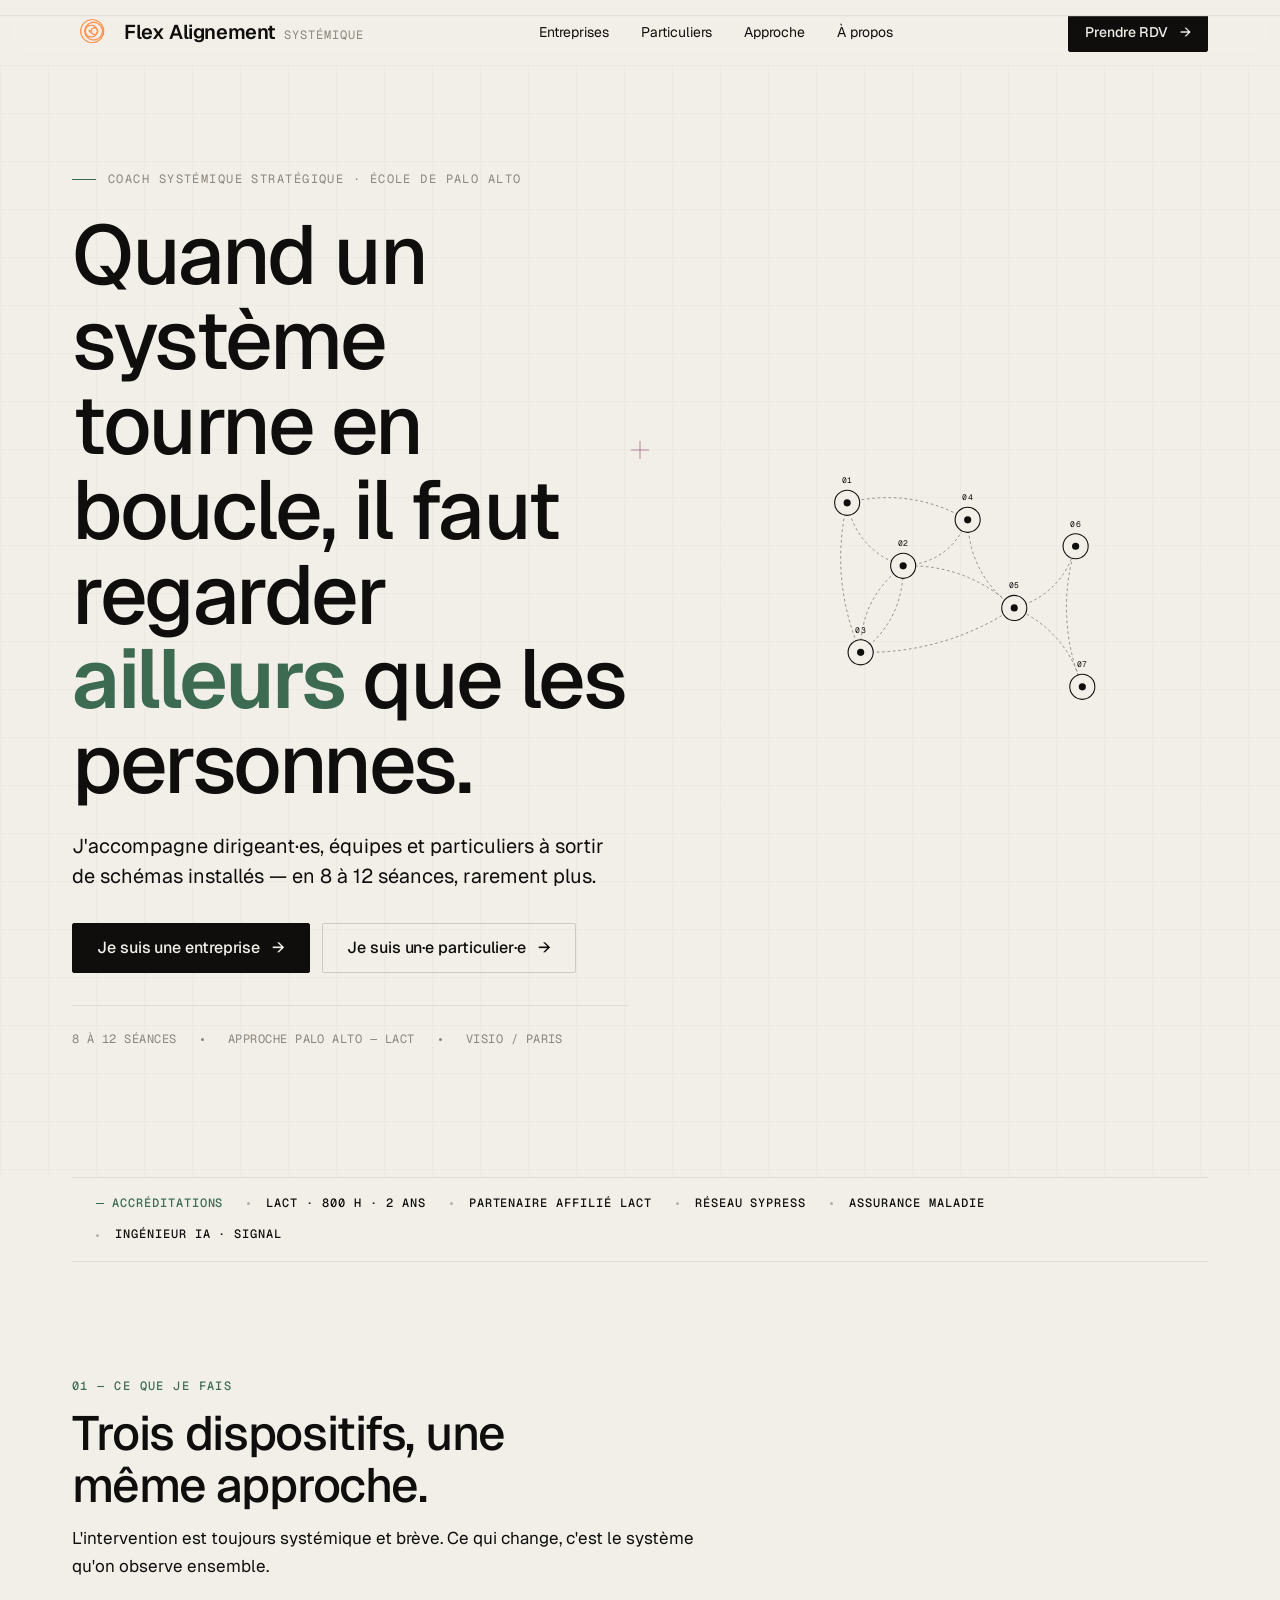
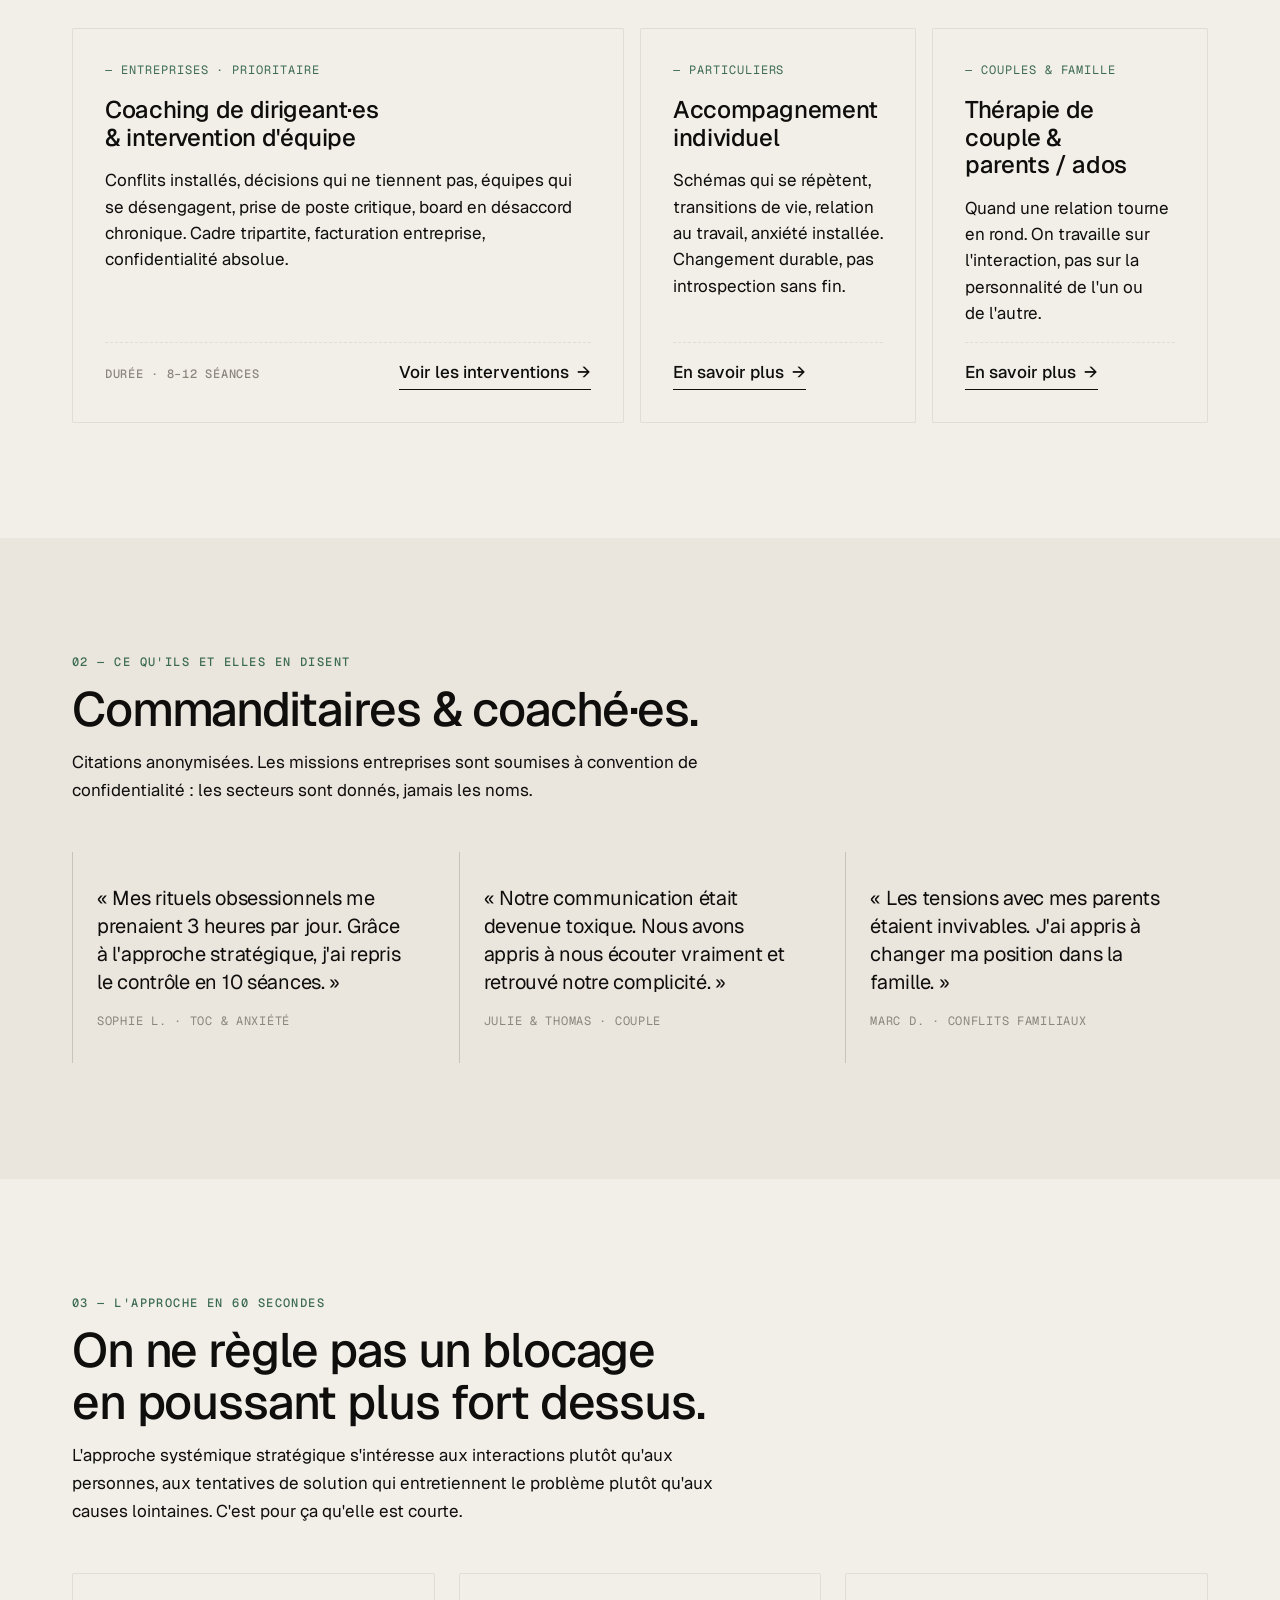
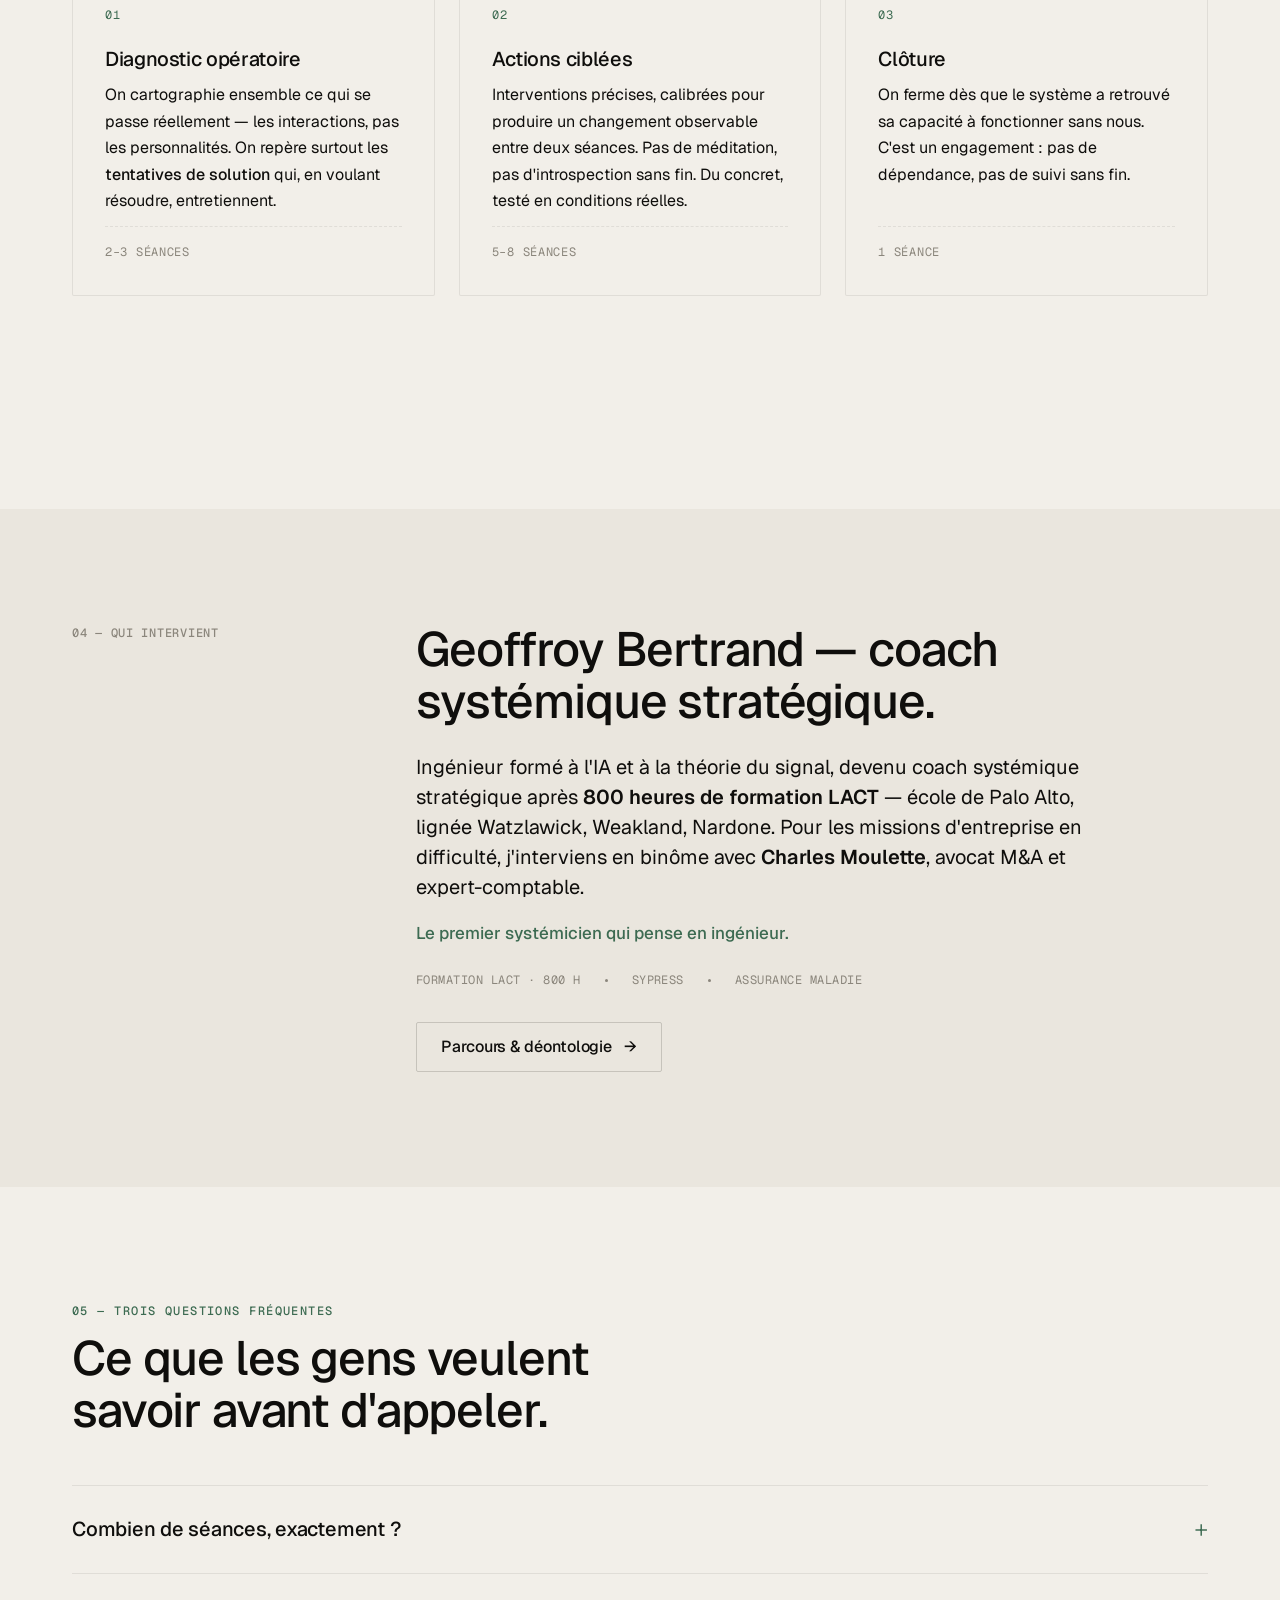
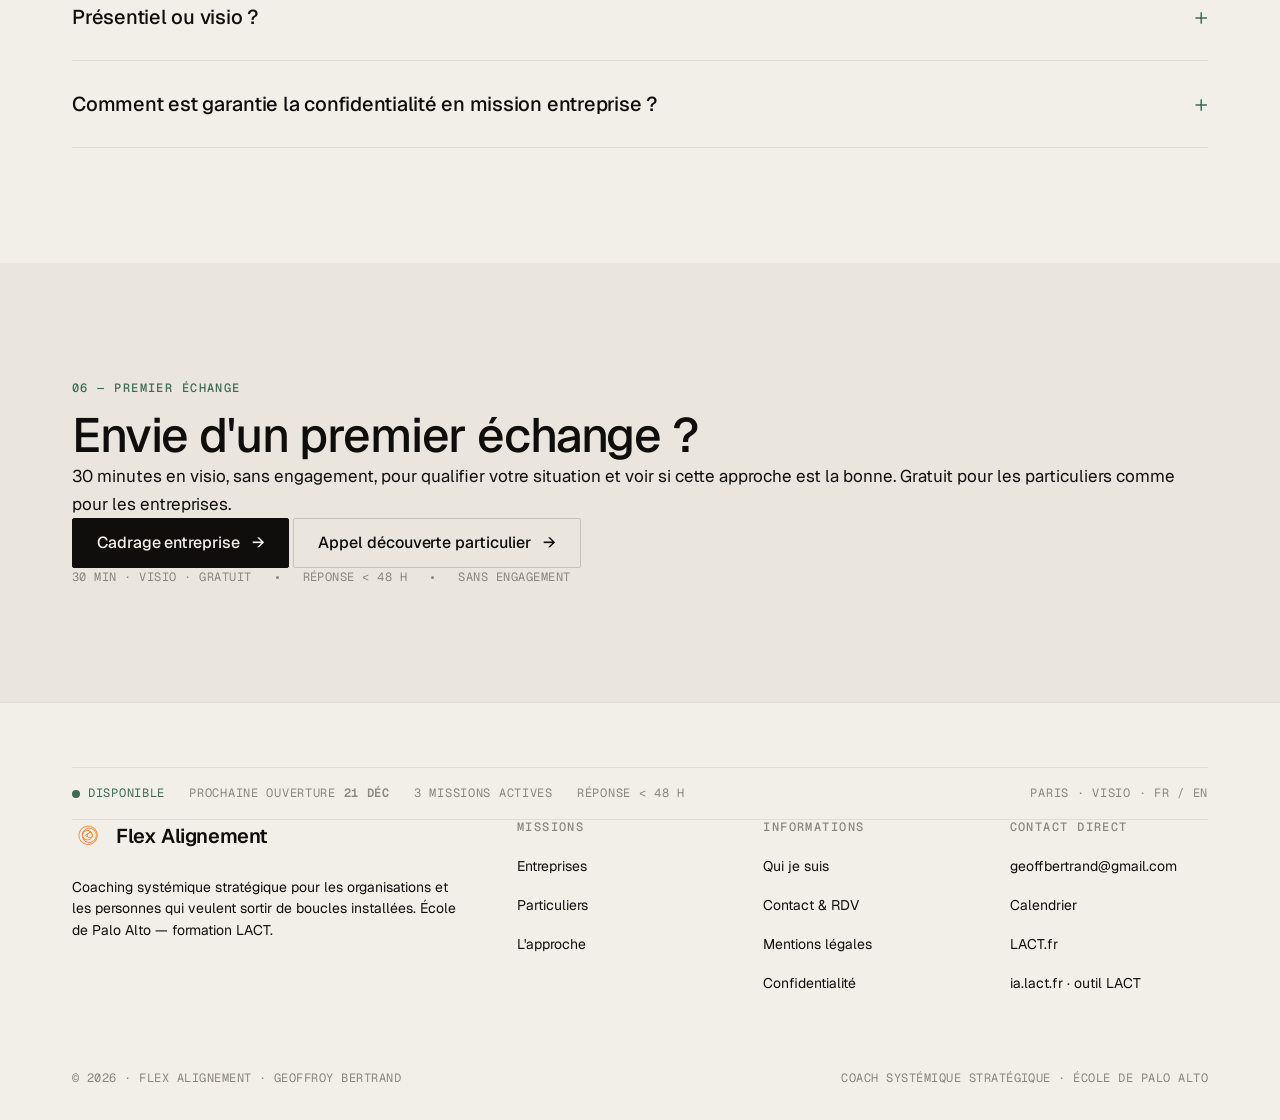
==== commit 7022402e: "Flex Alignement v1" ====
--- a/index.html
+++ b/index.html
@@ -1,974 +1,374 @@
 <!DOCTYPE html>
 <html lang="fr">
 <head>
-    <meta charset="UTF-8">
-    <meta name="viewport" content="width=device-width, initial-scale=1.0">
-    <title>Flex Alignement Thérapie - Coaching Systémique | Geoffroy Bertrand</title>
-    <meta name="description" content="Thérapie systémique brève pour anxiété, conflits relationnels, couples, TOC, burnout. Approche moderne basée sur les neurosciences.">
-
-    <!-- Fonts -->
-    <link rel="preconnect" href="https://fonts.googleapis.com">
-    <link rel="preconnect" href="https://fonts.gstatic.com" crossorigin>
-    <link href="https://fonts.googleapis.com/css2?family=Cinzel:wght@700&family=Lato:wght@300;400;500;600;700&family=Montserrat:wght@300;400;500;600;700&family=Playfair+Display:wght@400;500;600;700&family=Cormorant+Garamond:wght@300;400;500;600&display=swap" rel="stylesheet">
-
-    <!-- Icons -->
-    <link rel="stylesheet" href="https://cdnjs.cloudflare.com/ajax/libs/font-awesome/6.4.0/css/all.min.css">
-
-    <!-- Styles -->
-    <link rel="stylesheet" href="styles.css">
+  <meta charset="UTF-8">
+  <meta name="viewport" content="width=device-width, initial-scale=1.0">
+  <title>Flex Alignement — Coaching systémique stratégique · École de Palo Alto</title>
+  <meta name="description" content="Coach systémique stratégique. Interventions pour dirigeant·es, équipes et particuliers qui veulent sortir de boucles installées. 8 à 12 séances, rarement plus. École de Palo Alto — formation LACT.">
+
+  <meta property="og:type" content="website">
+  <meta property="og:title" content="Flex Alignement — Coach systémique stratégique">
+  <meta property="og:description" content="Quand un système tourne en boucle, il faut regarder ailleurs que les personnes. Interventions courtes et précises, héritage de l'école de Palo Alto.">
+  <meta property="og:url" content="https://flexalignement.fr/">
+  <meta name="twitter:card" content="summary_large_image">
+
+  <link rel="icon" type="image/png" href="images/Logo.png">
+  <link rel="preconnect" href="https://fonts.googleapis.com">
+  <link rel="preconnect" href="https://fonts.gstatic.com" crossorigin>
+  <link rel="stylesheet" href="assets/css/main.css">
+
+  <script type="application/ld+json">
+  {
+    "@context": "https://schema.org",
+    "@type": "ProfessionalService",
+    "name": "Flex Alignement",
+    "description": "Coaching systémique stratégique pour organisations et particuliers. Approche de l'école de Palo Alto (LACT).",
+    "provider": {
+      "@type": "Person",
+      "name": "Geoffroy Bertrand",
+      "jobTitle": "Coach systémique stratégique",
+      "url": "https://flexalignement.fr/a-propos.html"
+    },
+    "url": "https://flexalignement.fr/",
+    "areaServed": "France",
+    "priceRange": "€€"
+  }
+  </script>
 </head>
 <body>
-    <!-- Header with Navigation -->
-    <header class="header" id="header">
-        <nav class="nav-container">
-            <div class="nav-brand">
-                <img src="images/Logo_Coach.gif" alt="Flex Alignement" class="nav-logo">
-                <div class="nav-text">
-                    <span class="brand-name">Flex Alignement</span>
-                    <span class="brand-subtitle">thérapie</span>
-                </div>
-            </div>
-
-            <div class="nav-menu" id="navMenu">
-                <!-- Dropdown for Services -->
-                <div class="nav-dropdown">
-                    <button class="nav-link dropdown-toggle">
-                        Ce que je traite <i class="fas fa-chevron-down"></i>
-                    </button>
-                    <div class="dropdown-menu">
-                        <a href="#conflits" class="dropdown-item">Conflits & Relations</a>
-                        <a href="#couples" class="dropdown-item">Couples</a>
-                        <a href="#lgbtqi" class="dropdown-item">LGBTQI+</a>
-                        <a href="#toc" class="dropdown-item">TOC</a>
-                        <a href="#burnout" class="dropdown-item">Burnout</a>
-                        <a href="#adolescents" class="dropdown-item">Adolescents</a>
-                    </div>
-                </div>
-
-                <a href="#about" class="nav-link">À propos</a>
-                <a href="#approche" class="nav-link">Mon approche</a>
-                <a href="#tarifs" class="nav-link">Tarifs</a>
-                <a href="#faq" class="nav-link">FAQ</a>
-                <a href="#blog" class="nav-link">Blog</a>
-                <a href="#contact" class="nav-link">Contact</a>
-                <a href="https://calendly.com/geoffbertrand/30min" class="nav-cta" target="_blank">Prendre RDV</a>
-            </div>
-
-            <button class="nav-toggle" id="navToggle">
-                <span></span>
-                <span></span>
-                <span></span>
-            </button>
-        </nav>
-    </header>
-
-    <!-- Hero Section -->
-    <section id="accueil" class="hero">
-        <video class="hero-video" autoplay muted loop playsinline>
-            <source src="images/profil.mp4" type="video/mp4">
-            <!-- Fallback pour les navigateurs qui ne supportent pas la vidéo -->
-            <img src="images/profil.png" alt="Geoffroy Bertrand">
-        </video>
-        <div class="hero-overlay">
-            <div class="container">
-                <div class="hero-content">
-                    <div class="cta-content">
-                        <h2>Prêt.e pour le changement ?</h2>
-                        <p class="cta-note">Pour votre santé, bien-être, et performance, trouvez l'alignement qui vous apprendra à triompher des obstacles grâce à l'écoute bienveillante, l'expertise systémique stratégique et le biofeedback.</p>
-                    </div>
-                </div>
-            </div>
-        </div>
-    </section>
-
-    <!-- Introduction Section -->
-    <section class="intro-section">
-        <div class="container">
-            <div class="intro-content">
-                <h2 class="section-title centered">En quoi Flex Alignement peut vous être utile ?</h2>
-                <p class="intro-text">
-                    Peut-être ressentez-vous de l'anxiété ou un un mal-être persistant, vivez-vous des conflits relationnels à répétition qui vous épuise.
-                    Je comprends. Mon approche combine la thérapie brève systémique et stratégique, 
-                    ainsi que les dernières avancées en neurosciences pour vous offrir un accompagnement moderne, efficace et efficient.
-                </p>
-                <div class="intro-features">
-                    <div class="feature-item">
-                        <i class="fas fa-brain"></i>
-                        <h3>Approche Neuroscientifique</h3>
-                        <p>Basée sur la compréhension du cerveau et de ses mécanismes.</p>
-                    </div>
-                    <div class="feature-item">
-                        <i class="fas fa-clock"></i>
-                        <h3>Thérapie Brève</h3>
-                        <p>Des résultats concrets en 6 à 12 séances en moyenne</p>
-                    </div>
-                    <div class="feature-item">
-                        <i class="fas fa-heart"></i>
-                        <h3>Espace Bienveillant</h3>
-                        <p>Un accompagnement sans jugement, adapté à votre rythme</p>
-                    </div>
-                </div>
-            </div>
-        </div>
-    </section>
-
-    <!-- Services Section -->
-    <section id="services" class="services-section">
-        <div class="container">
-            <h2 class="section-title centered">Ce que je traite</h2>
-            <p class="section-subtitle">
-                Chaque parcours thérapeutique est unique. Voici les principales problématiques
-                que j'accompagne avec une approche personnalisée.
+  <a href="#main" class="skip-link">Aller au contenu</a>
+
+  <header class="header" id="header">
+    <nav class="nav" aria-label="Navigation principale">
+      <a href="index.html" class="nav-brand" aria-label="Flex Alignement — accueil">
+        <span class="nav-brand__logo" aria-hidden="true"><img src="images/Logo_Coach.gif" alt="" /></span>
+        <span class="nav-brand__text">
+          <span class="mark">Flex Alignement</span>
+          <span class="sub">Systémique</span>
+        </span>
+      </a>
+      <ul class="nav-links" role="list">
+        <li><a href="entreprises.html">Entreprises</a></li>
+        <li><a href="particuliers.html">Particuliers</a></li>
+        <li><a href="approche.html">Approche</a></li>
+        <li><a href="a-propos.html">À propos</a></li>
+      </ul>
+      <div class="nav-cta">
+        <a href="contact.html" class="btn btn--primary btn--sm">Prendre RDV <span class="arrow" aria-hidden="true">→</span></a>
+      </div>
+      <button class="nav-toggle" aria-expanded="false" aria-controls="nav-mobile" aria-label="Menu">
+        <svg viewBox="0 0 18 18" fill="none" aria-hidden="true">
+          <line class="bar bar1" x1="2" y1="4" x2="16" y2="4" stroke="currentColor" stroke-width="1.5"/>
+          <line class="bar bar2" x1="2" y1="9" x2="16" y2="9" stroke="currentColor" stroke-width="1.5"/>
+          <line class="bar bar3" x1="2" y1="14" x2="16" y2="14" stroke="currentColor" stroke-width="1.5"/>
+        </svg>
+      </button>
+    </nav>
+    <div class="nav-mobile" id="nav-mobile" data-open="false">
+      <ul role="list">
+        <li><a href="entreprises.html">Entreprises</a></li>
+        <li><a href="particuliers.html">Particuliers</a></li>
+        <li><a href="approche.html">Approche</a></li>
+        <li><a href="a-propos.html">À propos</a></li>
+        <li><a href="contact.html">Contact</a></li>
+      </ul>
+      <a href="contact.html" class="btn btn--primary nav-cta-mobile">Prendre RDV <span class="arrow" aria-hidden="true">→</span></a>
+    </div>
+  </header>
+
+  <main id="main">
+
+    <!-- ============================================================
+         HERO
+         ============================================================ -->
+    <section class="hero grid-bg" aria-labelledby="hero-title">
+      <div class="container hero__inner">
+        <div>
+          <span class="kicker">Coach systémique stratégique · École de Palo Alto</span>
+          <h1 id="hero-title" class="hero__title">
+            Quand un système tourne en boucle, il faut regarder <span class="signal-word">ailleurs</span> que les personnes.
+          </h1>
+          <p class="hero__lede">
+            J'accompagne dirigeant·es, équipes et particuliers à sortir de schémas installés — en 8 à 12 séances, rarement plus.
+          </p>
+          <div class="hero__cta">
+            <a href="entreprises.html" class="btn btn--primary">Je suis une entreprise <span class="arrow" aria-hidden="true">→</span></a>
+            <a href="particuliers.html" class="btn btn--ghost">Je suis un·e particulier·e <span class="arrow" aria-hidden="true">→</span></a>
+          </div>
+          <div class="hero__meta">
+            <div class="mono-line">
+              <span>8 À 12 SÉANCES</span>
+              <span class="dot" aria-hidden="true"></span>
+              <span>APPROCHE PALO ALTO — LACT</span>
+              <span class="dot" aria-hidden="true"></span>
+              <span>VISIO / PARIS</span>
+            </div>
+          </div>
+        </div>
+        <div class="hero__diagram" data-hero-diagram aria-hidden="true"></div>
+      </div>
+    </section>
+
+    <!-- ============================================================
+         CREDS STRIP — accréditations
+         ============================================================ -->
+    <div class="container" style="padding-top: 0;">
+      <div class="creds-strip reveal" aria-label="Accréditations professionnelles">
+        <span class="creds-strip__label">Accréditations</span>
+        <span class="creds-strip__item">LACT · 800 H · 2 ANS</span>
+        <span class="creds-strip__item">PARTENAIRE AFFILIÉ LACT</span>
+        <span class="creds-strip__item">RÉSEAU SYPRESS</span>
+        <span class="creds-strip__item">ASSURANCE MALADIE</span>
+        <span class="creds-strip__item">INGÉNIEUR IA · SIGNAL</span>
+      </div>
+    </div>
+
+    <!-- ============================================================
+         01 — CE QUE JE FAIS
+         ============================================================ -->
+    <section class="section" aria-labelledby="offer-title">
+      <div class="container">
+        <div class="section-head reveal">
+          <span class="section-number">01 — CE QUE JE FAIS</span>
+          <h2 id="offer-title">Trois dispositifs, une même approche.</h2>
+          <p>L'intervention est toujours systémique et brève. Ce qui change, c'est le système qu'on observe ensemble.</p>
+        </div>
+
+        <div class="card-grid card-grid--featured reveal">
+          <article class="card card--feature">
+            <span class="card__number">— ENTREPRISES · PRIORITAIRE</span>
+            <h3 class="card__title">Coaching de dirigeant·es &amp; intervention d'équipe</h3>
+            <p class="card__text">Conflits installés, décisions qui ne tiennent pas, équipes qui se désengagent, prise de poste critique, board en désaccord chronique. Cadre tripartite, facturation entreprise, confidentialité absolue.</p>
+            <div class="card__foot">
+              <span class="mono">DURÉE · 8–12 SÉANCES</span>
+              <a href="entreprises.html" class="link-arrow">Voir les interventions <span class="arrow" aria-hidden="true">→</span></a>
+            </div>
+          </article>
+
+          <article class="card">
+            <span class="card__number">— PARTICULIERS</span>
+            <h3 class="card__title">Accompagnement individuel</h3>
+            <p class="card__text">Schémas qui se répètent, transitions de vie, relation au travail, anxiété installée. Changement durable, pas introspection sans fin.</p>
+            <div class="card__foot">
+              <a href="particuliers.html#individuel" class="link-arrow">En savoir plus <span class="arrow" aria-hidden="true">→</span></a>
+            </div>
+          </article>
+
+          <article class="card">
+            <span class="card__number">— COUPLES &amp; FAMILLE</span>
+            <h3 class="card__title">Thérapie de couple &amp; parents / ados</h3>
+            <p class="card__text">Quand une relation tourne en rond. On travaille sur l'interaction, pas sur la personnalité de l'un ou de l'autre.</p>
+            <div class="card__foot">
+              <a href="particuliers.html#couple" class="link-arrow">En savoir plus <span class="arrow" aria-hidden="true">→</span></a>
+            </div>
+          </article>
+        </div>
+      </div>
+    </section>
+
+    <!-- ============================================================
+         02 — PREUVES / VERBATIMS
+         ============================================================ -->
+    <section class="section section--alt" aria-labelledby="trust-title">
+      <div class="container">
+        <div class="section-head reveal">
+          <span class="section-number">02 — CE QU'ILS ET ELLES EN DISENT</span>
+          <h2 id="trust-title">Commanditaires &amp; coaché·es.</h2>
+          <p>Citations anonymisées. Les missions entreprises sont soumises à convention de confidentialité : les secteurs sont donnés, jamais les noms.</p>
+        </div>
+
+        <div class="verbatim-grid reveal">
+          <figure class="verbatim">
+            <q>Mes rituels obsessionnels me prenaient 3&nbsp;heures par jour. Grâce à l'approche stratégique, j'ai repris le contrôle en 10 séances.</q>
+            <figcaption class="who">SOPHIE L. · TOC &amp; ANXIÉTÉ</figcaption>
+          </figure>
+          <figure class="verbatim">
+            <q>Notre communication était devenue toxique. Nous avons appris à nous écouter vraiment et retrouvé notre complicité.</q>
+            <figcaption class="who">JULIE &amp; THOMAS · COUPLE</figcaption>
+          </figure>
+          <figure class="verbatim">
+            <q>Les tensions avec mes parents étaient invivables. J'ai appris à changer ma position dans la famille.</q>
+            <figcaption class="who">MARC D. · CONFLITS FAMILIAUX</figcaption>
+          </figure>
+        </div>
+      </div>
+    </section>
+
+    <!-- ============================================================
+         03 — L'APPROCHE EN 60S
+         ============================================================ -->
+    <section class="section" aria-labelledby="approach-title">
+      <div class="container">
+        <div class="section-head reveal">
+          <span class="section-number">03 — L'APPROCHE EN 60 SECONDES</span>
+          <h2 id="approach-title">On ne règle pas un blocage en poussant plus fort dessus.</h2>
+          <p>L'approche systémique stratégique s'intéresse aux interactions plutôt qu'aux personnes, aux tentatives de solution qui entretiennent le problème plutôt qu'aux causes lointaines. C'est pour ça qu'elle est courte.</p>
+        </div>
+
+        <div class="process reveal">
+          <article class="process__step">
+            <h3>Diagnostic opératoire</h3>
+            <p>On cartographie ensemble ce qui se passe réellement — les interactions, pas les personnalités. On repère surtout les <em>tentatives de solution</em> qui, en voulant résoudre, entretiennent.</p>
+            <span class="meta">2–3 SÉANCES</span>
+          </article>
+          <article class="process__step">
+            <h3>Actions ciblées</h3>
+            <p>Interventions précises, calibrées pour produire un changement observable entre deux séances. Pas de méditation, pas d'introspection sans fin. Du concret, testé en conditions réelles.</p>
+            <span class="meta">5–8 SÉANCES</span>
+          </article>
+          <article class="process__step">
+            <h3>Clôture</h3>
+            <p>On ferme dès que le système a retrouvé sa capacité à fonctionner sans nous. C'est un engagement : pas de dépendance, pas de suivi sans fin.</p>
+            <span class="meta">1 SÉANCE</span>
+          </article>
+        </div>
+
+        <div class="reveal" style="margin-top: var(--sp-7); display: flex; gap: var(--sp-3); flex-wrap: wrap;">
+          <a href="approche.html" class="btn btn--ghost">Lire l'approche en détail <span class="arrow" aria-hidden="true">→</span></a>
+        </div>
+      </div>
+    </section>
+
+    <!-- ============================================================
+         04 — PORTRAIT COURT
+         ============================================================ -->
+    <section class="section section--alt" aria-labelledby="bio-title">
+      <div class="container">
+        <div class="split reveal">
+          <aside class="split-aside">
+            <span class="mono">04 — QUI INTERVIENT</span>
+          </aside>
+          <div>
+            <h2 id="bio-title" style="margin-bottom: var(--sp-5);">Geoffroy Bertrand — coach systémique stratégique.</h2>
+            <p style="font-size: var(--fs-lg); line-height: 1.5; max-width: 56ch; margin-bottom: var(--sp-4);">
+              Ingénieur formé à l'IA et à la théorie du signal, devenu coach systémique stratégique après <strong>800 heures de formation LACT</strong> — école de Palo Alto, lignée Watzlawick, Weakland, Nardone. Pour les missions d'entreprise en difficulté, j'interviens en binôme avec <strong>Charles Moulette</strong>, avocat M&amp;A et expert-comptable.
             </p>
-
-            <div class="services-grid">
-                <!-- Conflits & Relations -->
-                <div class="service-card" id="conflits">
-                    <div class="service-icon">
-                        <i class="fas fa-users"></i>
-                    </div>
-                    <h3>Conflits & Relations</h3>
-                    <p>
-                        Les conflits répétitifs épuisent. J'utilise l'approche systémique pour identifier
-                        les patterns relationnels dysfonctionnels et vous aider à créer des dynamiques plus saines.
-                    </p>
-                    <ul class="service-list">
-                        <li>Conflits familiaux</li>
-                        <li>Difficultés au travail</li>
-                        <li>Relations toxiques</li>
-                        <li>Communication inéfficace</li>
-                    </ul>
-                    <a href="#contact" class="service-link">En savoir plus →</a>
-                </div>
-
-                <!-- Couples -->
-                <div class="service-card" id="couples">
-                    <div class="service-icon">
-                        <i class="fas fa-heart"></i>
-                    </div>
-                    <h3>Thérapie de Couple</h3>
-                    <p>
-                        Retrouvez la complicité et l'harmonie dans votre couple. Nous travaillons ensemble
-                        pour dépasser les crises et renforcer votre lien.
-                    </p>
-                    <ul class="service-list">
-                        <li>Crises et conflits</li>
-                        <li>Problèmes de communication</li>
-                        <li>Infidélité et reconstruction</li>
-                        <li>Préparation au mariage</li>
-                    </ul>
-                    <a href="#contact" class="service-link">En savoir plus →</a>
-                </div>
-
-                <!-- LGBTQI+ -->
-                <div class="service-card" id="lgbtqi">
-                    <div class="service-icon">
-                        <i class="fas fa-rainbow"></i>
-                    </div>
-                    <h3>LGBTQI+ Affirmatif</h3>
-                    <p>
-                        Un espace sûr et inclusif pour explorer votre identité, vos relations et votre
-                        bien-être sans crainte de jugement.
-                    </p>
-                    <ul class="service-list">
-                        <li>Coming out et acceptation</li>
-                        <li>Questions d'identité</li>
-                        <li>Relations et familles</li>
-                        <li>Discrimination et stress minoritaire</li>
-                    </ul>
-                    <a href="#contact" class="service-link">En savoir plus →</a>
-                </div>
-
-                <!-- TOC -->
-                <div class="service-card" id="toc">
-                    <div class="service-icon">
-                        <i class="fas fa-sync"></i>
-                    </div>
-                    <h3>TOC & TOP</h3>
-                    <p>
-                        Spécialisé dans le traitement des troubles obsessionnels compulsifs avec une
-                        approche systémique stratégique éprouvée.
-                    </p>
-                    <ul class="service-list">
-                        <li>Obsessions et compulsions</li>
-                        <li>Rituels envahissants</li>
-                        <li>Perfectionnisme pathologique</li>
-                        <li>Anxiété de vérification</li>
-                    </ul>
-                    <a href="#contact" class="service-link">En savoir plus →</a>
-                </div>
-
-                <!-- Burnout -->
-                <div class="service-card" id="burnout">
-                    <div class="service-icon">
-                        <i class="fas fa-battery-quarter"></i>
-                    </div>
-                    <h3>Burnout</h3>
-                    <p>
-                        Retrouvez votre énergie et votre équilibre. J'accompagne votre reconstruction
-                        après l'épuisement professionnel.
-                    </p>
-                    <ul class="service-list">
-                        <li>Épuisement émotionnel</li>
-                        <li>Stress chronique</li>
-                        <li>Perte de sens au travail</li>
-                        <li>Prévention de la rechute</li>
-                    </ul>
-                    <a href="#contact" class="service-link">En savoir plus →</a>
-                </div>
-
-                <!-- Adolescents -->
-                <div class="service-card" id="adolescents">
-                    <div class="service-icon">
-                        <i class="fas fa-graduation-cap"></i>
-                    </div>
-                    <h3>Adolescents & TDAH</h3>
-                    <p>
-                        Un accompagnement adapté aux défis uniques de l'adolescence, dans le respect
-                        de leur autonomie grandissante.
-                    </p>
-                    <ul class="service-list">
-                        <li>Anxiété et stress scolaire</li>
-                        <li>Difficultés relationnelles</li>
-                        <li>Estime de soi</li>
-                        <li>TDA avec ou sans hyperactvité</li>
-                    </ul>
-                    <a href="#contact" class="service-link">En savoir plus →</a>
-                </div>
-            </div>
-        </div>
-    </section>
-
-    <!-- About Section -->
-    <section id="about" class="about-section">
-        <div class="container">
-            <div class="about-content">
-                <div class="about-image">
-                    <img src="images/profil_picture.jpeg" alt="Geoffroy Bertrand">
-                    <div class="about-decoration"></div>
-                </div>
-                <div class="about-text">
-                    <h2 class="section-title">À propos de moi</h2>
-                    <h3 class="about-subtitle">Geoffroy Bertrand, Coach Systémique</h3>
-                    <p>
-                        Passionné par la complexité de l'esprit humain et les dynamiques relationnelles,
-                        j'ai choisi de me spécialiser dans l'approche systémique après avoir
-                        constaté son efficacité remarquable.
-                    </p>
-                    <p>
-                        En tant qu'expert en algorithme et fusion d'information, la formation de coach systémique à LACT, s'inscrit directement dans ma volonté 
-                        de mettre la science au service de l'humain et les défis de ce monde ambigüe, incertain, complexe et volatile. Ma pratique intègre également les
-                        neurosciences cognitives et le biofeedback pour une approche holistique du changement.
-                    </p>
-                    <div class="about-credentials">
-                        <div class="credential-item">
-                            <i class="fas fa-certificate"></i>
-                            <span>Diplômé LACT - Coaching en Thérapie Brève Systémique - aspirant Guru systémique:)</span>
-                        </div>
-                        <div class="credential-item">
-                            <i class="fas fa-brain"></i>
-                            <span>Diplômé Institut Neurosens - Praticien en Neurofeedback</span>
-                        </div>
-                        <div class="credential-item">
-                            <i class="fas fa-heart-pulse"></i>
-                            <span>Judoka ceinture noire, pianiste et voyageur</span>
-                        </div>
-                    </div>
-                    <blockquote class="about-quote">
-                        "Je crois profondément que chacun possède les ressources nécessaires pour
-                        surmonter ses difficultés. Mon rôle est de vous aider à les mobiliser."
-                    </blockquote>
-                </div>
-            </div>
-        </div>
-    </section>
-
-    <!-- Approach Section -->
-    <section id="approche" class="approach-section">
-        <div class="container">
-            <h2 class="section-title centered">Mon Approche Thérapeutique</h2>
-            <p class="section-subtitle">
-                Une méthode intégrative qui combine le meilleur de la thérapie systémique,
-                des neurosciences et des technologies modernes.
-            </p>
-
-            <div class="approach-pillars">
-                <div class="pillar-card">
-                    <div class="pillar-icon">
-                        <i class="fas fa-network-wired"></i>
-                    </div>
-                    <h3>Approche Systémique</h3>
-                    <p>
-                        Issue de l'École de Palo Alto, cette approche considère que les problèmes
-                        naissent et se maintiennent dans les interactions. En modifiant ces patterns,
-                        nous créons des changements durables.
-                    </p>
-                    <div class="pillar-benefits">
-                        <h4>Bénéfices :</h4>
-                        <ul>
-                            <li>Vision globale des problématiques</li>
-                            <li>Solutions concrètes et rapides</li>
-                            <li>Changements qui perdurent</li>
-                        </ul>
-                    </div>
-                </div>
-
-                <div class="pillar-card">
-                    <div class="pillar-icon">
-                        <i class="fas fa-microscope"></i>
-                    </div>
-                    <h3>Neurosciences</h3>
-                    <p>
-                        Les découvertes récentes sur le cerveau nous permettent de comprendre comment
-                        se forment les habitudes et les émotions. Cette connaissance guide nos interventions
-                        pour un changement efficace.
-                    </p>
-                    <div class="pillar-benefits">
-                        <h4>Applications :</h4>
-                        <ul>
-                            <li>Reprogrammation des circuits neuronaux</li>
-                            <li>Gestion du stress et de l'anxiété</li>
-                            <li>Optimisation des capacités cognitives</li>
-                        </ul>
-                    </div>
-                </div>
-
-                <div class="pillar-card">
-                    <div class="pillar-icon">
-                        <i class="fas fa-wave-square"></i>
-                    </div>
-                    <h3>Biofeedback</h3>
-                    <p>
-                        Ces technologies permettent de visualiser en temps réel l'activité de votre
-                        système nerveux. Vous apprenez ainsi à mieux réguler vos états internes
-                        pour un bien-être durable.
-                    </p>
-                    <div class="pillar-benefits">
-                        <h4>Techniques utilisées :</h4>
-                        <ul>
-                            <li>Cohérence cardiaque</li>
-                            <li>Neurofeedback EEG</li>
-                            <li>Régulation du système nerveux</li>
-                        </ul>
-                    </div>
-                </div>
-            </div>
-
-            <div class="approach-process">
-                <h3 class="process-title">Notre Parcours Ensemble</h3>
-                <div class="process-timeline">
-                    <div class="timeline-item">
-                        <div class="timeline-marker">1</div>
-                        <div class="timeline-content">
-                            <h4>Première Rencontre</h4>
-                            <p>Nous explorons ensemble votre situation et définissons vos objectifs de changement.</p>
-                        </div>
-                    </div>
-                    <div class="timeline-item">
-                        <div class="timeline-marker">2</div>
-                        <div class="timeline-content">
-                            <h4>Analyse Systémique</h4>
-                            <p>J'identifie les patterns qui maintiennent vos difficultés et les leviers de changement.</p>
-                        </div>
-                    </div>
-                    <div class="timeline-item">
-                        <div class="timeline-marker">3</div>
-                        <div class="timeline-content">
-                            <h4>Interventions Stratégiques</h4>
-                            <p>Nous mettons en place des actions concrètes pour créer les changements désirés.</p>
-                        </div>
-                    </div>
-                    <div class="timeline-item">
-                        <div class="timeline-marker">4</div>
-                        <div class="timeline-content">
-                            <h4>Consolidation</h4>
-                            <p>Nous ancrons les nouveaux patterns pour des résultats qui perdurent dans le temps.</p>
-                        </div>
-                    </div>
-                </div>
-            </div>
-        </div>
-    </section>
-
-    <!-- Testimonials Section -->
-    <section id="testimonials" class="testimonials-section">
-        <div class="container">
-            <h2 class="section-title centered">Ils ont transformé leur vie</h2>
-            <p class="section-subtitle">Découvrez comment l'approche systémique a aidé mes clients</p>
-        </div>
-
-        <div class="testimonials-carousel">
-            <div class="testimonials-track">
-                <!-- TOC & Anxiété -->
-                <div class="testimonial-card">
-                    <div class="testimonial-icon">⭐⭐⭐⭐⭐</div>
-                    <p class="testimonial-text">
-                        "Mes rituels obsessionnels me prenaient 3h par jour. Grâce à l'approche stratégique, j'ai repris le contrôle en 10 séances."
-                    </p>
-                    <div class="testimonial-author">Sophie L. - <span class="testimonial-tag">TOC & Anxiété</span></div>
-                </div>
-
-                <!-- Burnout -->
-                <div class="testimonial-card">
-                    <div class="testimonial-icon">⭐⭐⭐⭐⭐</div>
-                    <p class="testimonial-text">
-                        "J'étais épuisé, vidé. Geoffroy m'a aidé à comprendre les mécanismes du burn-out et à retrouver mon énergie."
-                    </p>
-                    <div class="testimonial-author">Alexandre M. - <span class="testimonial-tag">Burn-out</span></div>
-                </div>
-
-                <!-- Couple -->
-                <div class="testimonial-card">
-                    <div class="testimonial-icon">⭐⭐⭐⭐⭐</div>
-                    <p class="testimonial-text">
-                        "Notre communication était devenue toxique. Nous avons appris à nous écouter vraiment et retrouvé notre complicité."
-                    </p>
-                    <div class="testimonial-author">Julie & Thomas - <span class="testimonial-tag">Thérapie de couple</span></div>
-                </div>
-
-                <!-- Adolescent -->
-                <div class="testimonial-card">
-                    <div class="testimonial-icon">⭐⭐⭐⭐⭐</div>
-                    <p class="testimonial-text">
-                        "Mon fils de 16 ans était en échec scolaire. Le biofeedback et l'approche systémique ont changé sa vie."
-                    </p>
-                    <div class="testimonial-author">Isabelle P. - <span class="testimonial-tag">Adolescent TDAH</span></div>
-                </div>
-
-                <!-- Conflits familiaux -->
-                <div class="testimonial-card">
-                    <div class="testimonial-icon">⭐⭐⭐⭐⭐</div>
-                    <p class="testimonial-text">
-                        "Les tensions avec mes parents étaient invivables. J'ai appris à changer ma position dans la famille."
-                    </p>
-                    <div class="testimonial-author">Marc D. - <span class="testimonial-tag">Conflits familiaux</span></div>
-                </div>
-
-                <!-- LGBTQI+ -->
-                <div class="testimonial-card">
-                    <div class="testimonial-icon">⭐⭐⭐⭐⭐</div>
-                    <p class="testimonial-text">
-                        "Enfin un thérapeute qui comprend mes enjeux sans jugement. J'ai pu être moi-même et travailler sur mes vraies difficultés."
-                    </p>
-                    <div class="testimonial-author">Sam R. - <span class="testimonial-tag">Accompagnement LGBTQI+</span></div>
-                </div>
-
-                <!-- Relations toxiques -->
-                <div class="testimonial-card">
-                    <div class="testimonial-icon">⭐⭐⭐⭐⭐</div>
-                    <p class="testimonial-text">
-                        "J'attirais toujours le même type de partenaires toxiques. J'ai enfin cassé ce schéma répétitif."
-                    </p>
-                    <div class="testimonial-author">Laura B. - <span class="testimonial-tag">Relations toxiques</span></div>
-                </div>
-
-                <!-- Stress au travail -->
-                <div class="testimonial-card">
-                    <div class="testimonial-icon">⭐⭐⭐⭐⭐</div>
-                    <p class="testimonial-text">
-                        "Le biofeedback m'a permis de gérer mon stress en temps réel. Je suis plus performant et serein au travail."
-                    </p>
-                    <div class="testimonial-author">Philippe K. - <span class="testimonial-tag">Stress professionnel</span></div>
-                </div>
-
-                <!-- Phobies -->
-                <div class="testimonial-card">
-                    <div class="testimonial-icon">⭐⭐⭐⭐⭐</div>
-                    <p class="testimonial-text">
-                        "Ma phobie de l'avion me limitait dans ma carrière. En 5 séances, j'ai pu reprendre l'avion sereinement."
-                    </p>
-                    <div class="testimonial-author">Marie T. - <span class="testimonial-tag">Phobies</span></div>
-                </div>
-
-                <!-- Dépression -->
-                <div class="testimonial-card">
-                    <div class="testimonial-icon">⭐⭐⭐⭐⭐</div>
-                    <p class="testimonial-text">
-                        "L'approche systémique m'a permis de sortir du cercle vicieux de la dépression. Je revis enfin."
-                    </p>
-                    <div class="testimonial-author">Paul C. - <span class="testimonial-tag">Dépression</span></div>
-                </div>
-
-                <!-- Transition de vie -->
-                <div class="testimonial-card">
-                    <div class="testimonial-icon">⭐⭐⭐⭐⭐</div>
-                    <p class="testimonial-text">
-                        "Face à ma reconversion professionnelle, j'étais perdu. L'accompagnement m'a aidé à clarifier ma direction."
-                    </p>
-                    <div class="testimonial-author">Nathalie V. - <span class="testimonial-tag">Transition de vie</span></div>
-                </div>
-
-                <!-- Deuil -->
-                <div class="testimonial-card">
-                    <div class="testimonial-icon">⭐⭐⭐⭐⭐</div>
-                    <p class="testimonial-text">
-                        "Le deuil de mon père me paralysait. J'ai pu traverser cette épreuve et retrouver la paix intérieure."
-                    </p>
-                    <div class="testimonial-author">François R. - <span class="testimonial-tag">Deuil</span></div>
-                </div>
-
-                <!-- Clones pour le défilement infini -->
-                <!-- TOC & Anxiété -->
-                <div class="testimonial-card">
-                    <div class="testimonial-icon">⭐⭐⭐⭐⭐</div>
-                    <p class="testimonial-text">
-                        "Mes rituels obsessionnels me prenaient 3h par jour. Grâce à l'approche stratégique, j'ai repris le contrôle en 10 séances."
-                    </p>
-                    <div class="testimonial-author">Sophie L. - <span class="testimonial-tag">TOC & Anxiété</span></div>
-                </div>
-
-                <!-- Burnout -->
-                <div class="testimonial-card">
-                    <div class="testimonial-icon">⭐⭐⭐⭐⭐</div>
-                    <p class="testimonial-text">
-                        "J'étais épuisé, vidé. Geoffroy m'a aidé à comprendre les mécanismes du burn-out et à retrouver mon énergie."
-                    </p>
-                    <div class="testimonial-author">Alexandre M. - <span class="testimonial-tag">Burn-out</span></div>
-                </div>
-
-                <!-- Couple -->
-                <div class="testimonial-card">
-                    <div class="testimonial-icon">⭐⭐⭐⭐⭐</div>
-                    <p class="testimonial-text">
-                        "Notre communication était devenue toxique. Nous avons appris à nous écouter vraiment et retrouvé notre complicité."
-                    </p>
-                    <div class="testimonial-author">Julie & Thomas - <span class="testimonial-tag">Thérapie de couple</span></div>
-                </div>
-            </div>
-        </div>
-    </section>
-
-    <!-- Pricing Section -->
-    <section id="tarifs" class="pricing-section">
-        <div class="container">
-            <h2 class="section-title centered">Tarifs et Modalités</h2>
-            <p class="section-subtitle">
-                Un investissement dans votre bien-être, avec des tarifs transparents et accessibles.
-            </p>
-
-            <div class="pricing-grid">
-                <div class="pricing-card">
-                    <div class="pricing-header">
-                        <h3>Consultation Découverte</h3>
-                        <div class="price">
-                            <span class="amount">Gratuit</span>
-                            <span class="duration">30 minutes</span>
-                        </div>
-                    </div>
-                    <div class="pricing-features">
-                        <ul>
-                            <li><i class="fas fa-check"></i> Rencontre sans engagement</li>
-                            <li><i class="fas fa-check"></i> Évaluation personnalisée</li>
-                            <li><i class="fas fa-check"></i> Présentation de l'approche</li>
-                            <li><i class="fas fa-check"></i> Plan de traitement proposé</li>
-                            <li><i class="fas fa-check"></i> Totalement confidentiel</li>
-                        </ul>
-                    </div>
-                    <a href="https://calendly.com/geoffbertrand/seance-decouverte" class="btn btn-outline" target="_blank">
-                        Réserver
-                    </a>
-                </div>
-
-                <div class="pricing-card featured">
-                    <div class="pricing-badge">Plus populaire</div>
-                    <div class="pricing-header">
-                        <h3>Séance Individuelle</h3>
-                        <div class="price">
-                            <span class="amount">70€</span>
-                            <span class="duration">60 minutes</span>
-                        </div>
-                    </div>
-                    <div class="pricing-features">
-                        <ul>
-                            <li><i class="fas fa-check"></i> Séance complète 60 min</li>
-                            <li><i class="fas fa-check"></i> Suivi personnalisé</li>
-                            <li><i class="fas fa-check"></i> Exercices pratiques</li>
-                            <li><i class="fas fa-check"></i> Support entre séances</li>
-                            <li><i class="fas fa-check"></i> Présentiel ou en ligne</li>
-                        </ul>
-                    </div>
-                    <a href="https://calendly.com/geoffbertrand/seance-individuelle" class="btn btn-primary" target="_blank">
-                        Réserver
-                    </a>
-                </div>
-
-                <div class="pricing-card">
-                    <div class="pricing-header">
-                        <h3>Forfait 6 Séances</h3>
-                        <div class="price">
-                            <span class="amount">390€</span>
-                            <span class="duration">6 x 60 minutes</span>
-                        </div>
-                    </div>
-                    <div class="pricing-features">
-                        <ul>
-                            <li><i class="fas fa-check"></i> Économie de 30€</li>
-                            <li><i class="fas fa-check"></i> Suivi thérapeutique complet</li>
-                            <li><i class="fas fa-check"></i> Planification flexible</li>
-                            <li><i class="fas fa-check"></i> Priorité de réservation</li>
-                            <li><i class="fas fa-check"></i> Paiement en 2 fois</li>
-                        </ul>
-                    </div>
-                    <a href="#contact" class="btn btn-outline">
-                        Me contacter
-                    </a>
-                </div>
-            </div>
-
-            <div class="pricing-info">
-                <p><i class="fas fa-info-circle"></i> Moyens de paiement acceptés : CB, espèces, virement</p>
-                <p><i class="fas fa-calendar-xmark"></i> Annulation gratuite jusqu'à 24h avant la séance</p>
-                <p><i class="fas fa-shield-halved"></i> Certaines mutuelles remboursent les séances de coaching</p>
-            </div>
-        </div>
-    </section>
-
-    <!-- Blog Section -->
-    <section id="blog" class="blog-section">
-        <div class="container">
-            <h2 class="section-title centered">Blog & Ressources</h2>
-            <p class="section-subtitle">
-                Des articles et réflexions pour nourrir votre cheminement personnel
-            </p>
-
-            <div class="blog-grid">
-                <article class="blog-card">
-                    <div class="blog-image">
-                        <img src="images/blog-1-placeholder.jpg" alt="Article blog">
-                        <span class="blog-category">Anxiété</span>
-                    </div>
-                    <div class="blog-content">
-                        <h3>5 techniques pour calmer une crise d'anxiété</h3>
-                        <p>
-                            Découvrez des méthodes concrètes basées sur les neurosciences pour
-                            retrouver rapidement votre calme en situation de stress...
-                        </p>
-                        <div class="blog-meta">
-                            <span class="blog-date">15 octobre 2024</span>
-                            <a href="#" class="blog-link">Lire la suite →</a>
-                        </div>
-                    </div>
-                </article>
-
-                <article class="blog-card">
-                    <div class="blog-image">
-                        <img src="images/blog-2-placeholder.jpg" alt="Article blog">
-                        <span class="blog-category">Relations</span>
-                    </div>
-                    <div class="blog-content">
-                        <h3>Les patterns toxiques dans les relations</h3>
-                        <p>
-                            Comment identifier et briser les schémas relationnels qui vous font
-                            souffrir ? Une approche systémique pour des relations saines...
-                        </p>
-                        <div class="blog-meta">
-                            <span class="blog-date">8 octobre 2024</span>
-                            <a href="#" class="blog-link">Lire la suite →</a>
-                        </div>
-                    </div>
-                </article>
-
-                <article class="blog-card">
-                    <div class="blog-image">
-                        <img src="images/blog-3-placeholder.jpg" alt="Article blog">
-                        <span class="blog-category">TOC</span>
-                    </div>
-                    <div class="blog-content">
-                        <h3>Comprendre les TOC : au-delà des symptômes</h3>
-                        <p>
-                            Une vision systémique des troubles obsessionnels compulsifs qui
-                            ouvre de nouvelles perspectives thérapeutiques...
-                        </p>
-                        <div class="blog-meta">
-                            <span class="blog-date">1 octobre 2024</span>
-                            <a href="#" class="blog-link">Lire la suite →</a>
-                        </div>
-                    </div>
-                </article>
-            </div>
-
-            <div class="blog-cta">
-                <a href="/blog" class="btn btn-secondary">Voir tous les articles</a>
-            </div>
-        </div>
-    </section>
-
-    <!-- FAQ Section -->
-    <section id="faq" class="faq-section">
-        <div class="container">
-            <h2 class="section-title centered">Questions Fréquentes</h2>
-
-            <div class="faq-grid">
-                <div class="faq-item">
-                    <button class="faq-question">
-                        <span>Quelle est la différence avec une thérapie classique ?</span>
-                        <i class="fas fa-plus"></i>
-                    </button>
-                    <div class="faq-answer">
-                        <p>
-                            L'approche systémique brève se concentre sur le présent et les solutions
-                            plutôt que sur l'exploration du passé. Nous travaillons sur les patterns
-                            actuels qui maintiennent vos difficultés, permettant des changements
-                            rapides et durables en quelques séances.
-                        </p>
-                    </div>
-                </div>
-
-                <div class="faq-item">
-                    <button class="faq-question">
-                        <span>Combien de séances sont nécessaires ?</span>
-                        <i class="fas fa-plus"></i>
-                    </button>
-                    <div class="faq-answer">
-                        <p>
-                            En moyenne, 6 à 12 séances suffisent pour observer des changements
-                            significatifs. Certains problèmes peuvent être résolus en moins de
-                            séances, d'autres peuvent nécessiter un suivi plus long. Chaque
-                            parcours est unique.
-                        </p>
-                    </div>
-                </div>
-
-                <div class="faq-item">
-                    <button class="faq-question">
-                        <span>Les séances en ligne sont-elles aussi efficaces ?</span>
-                        <i class="fas fa-plus"></i>
-                    </button>
-                    <div class="faq-answer">
-                        <p>
-                            Absolument. Les recherches montrent que la thérapie en ligne peut être
-                            tout aussi efficace qu'en présentiel. J'utilise une plateforme sécurisée
-                            et l'approche reste la même. Cela offre plus de flexibilité et de confort.
-                        </p>
-                    </div>
-                </div>
-
-                <div class="faq-item">
-                    <button class="faq-question">
-                        <span>Comment savoir si cette approche me convient ?</span>
-                        <i class="fas fa-plus"></i>
-                    </button>
-                    <div class="faq-answer">
-                        <p>
-                            C'est exactement pour cela que je propose une consultation découverte
-                            gratuite. Nous pourrons discuter de vos besoins, de mes méthodes et
-                            voir si nous sommes un bon match thérapeutique. Il n'y a aucun engagement.
-                        </p>
-                    </div>
-                </div>
-
-                <div class="faq-item">
-                    <button class="faq-question">
-                        <span>Quelle est votre politique d'annulation ?</span>
-                        <i class="fas fa-plus"></i>
-                    </button>
-                    <div class="faq-answer">
-                        <p>
-                            Les séances peuvent être annulées ou reportées gratuitement jusqu'à
-                            24 heures avant. Au-delà, la séance est due. Cette politique permet
-                            de maintenir une disponibilité équitable pour tous les clients.
-                        </p>
-                    </div>
-                </div>
-
-                <div class="faq-item">
-                    <button class="faq-question">
-                        <span>Proposez-vous des tarifs adaptés ?</span>
-                        <i class="fas fa-plus"></i>
-                    </button>
-                    <div class="faq-answer">
-                        <p>
-                            Je crois que la thérapie doit être accessible. Pour les étudiants,
-                            chômeurs ou personnes en difficulté financière, des tarifs adaptés
-                            peuvent être discutés. N'hésitez pas à m'en parler.
-                        </p>
-                    </div>
-                </div>
-            </div>
-        </div>
-    </section>
-
-    <!-- Contact Section -->
-    <section id="contact" class="contact-section">
-        <div class="container">
-            <h2 class="section-title centered">Prendre Contact</h2>
-            <p class="section-subtitle">
-                Prêt à commencer votre parcours vers le changement ?
-                Plusieurs options s'offrent à vous.
-            </p>
-
-            <div class="contact-options">
-                <div class="contact-card">
-                    <div class="contact-icon">
-                        <i class="fas fa-calendar-check"></i>
-                    </div>
-                    <h3>Réserver en ligne</h3>
-                    <p>Le plus rapide : choisissez directement votre créneau</p>
-                    <a href="https://calendly.com/geoffbertrand/30min" class="btn btn-primary" target="_blank">
-                        Voir les disponibilités
-                    </a>
-                </div>
-
-                <div class="contact-card">
-                    <div class="contact-icon">
-                        <i class="fas fa-phone"></i>
-                    </div>
-                    <h3>Par téléphone</h3>
-                    <p>Pour un premier contact plus personnel</p>
-                    <a href="tel:+33664917389" class="contact-link">
-                        <i class="fas fa-phone"></i> +33 6 64 91 73 89
-                    </a>
-                </div>
-
-                <div class="contact-card">
-                    <div class="contact-icon">
-                        <i class="fas fa-envelope"></i>
-                    </div>
-                    <h3>Par email</h3>
-                    <p>Pour poser vos questions en détail</p>
-                    <a href="mailto:contact@flexalignement.com" class="contact-link">
-                        <i class="fas fa-envelope"></i> contact@flexalignement.com
-                    </a>
-                </div>
-            </div>
-
-            <div class="contact-form-section">
-                <h3>Ou envoyez-moi un message</h3>
-                <form class="contact-form" id="contactForm">
-                    <div class="form-row">
-                        <div class="form-group">
-                            <label for="name">Nom complet</label>
-                            <input type="text" id="name" name="name" required>
-                        </div>
-                        <div class="form-group">
-                            <label for="email">Email</label>
-                            <input type="email" id="email" name="email" required>
-                        </div>
-                    </div>
-                    <div class="form-row">
-                        <div class="form-group">
-                            <label for="phone">Téléphone</label>
-                            <input type="tel" id="phone" name="phone">
-                        </div>
-                        <div class="form-group">
-                            <label for="subject">Sujet</label>
-                            <select id="subject" name="subject" required>
-                                <option value="">Choisir...</option>
-                                <option value="info">Demande d'information</option>
-                                <option value="rdv">Prise de rendez-vous</option>
-                                <option value="couple">Thérapie de couple</option>
-                                <option value="toc">Question sur les TOC</option>
-                                <option value="autre">Autre</option>
-                            </select>
-                        </div>
-                    </div>
-                    <div class="form-group full-width">
-                        <label for="message">Votre message</label>
-                        <textarea id="message" name="message" rows="5" required></textarea>
-                    </div>
-                    <div class="form-submit">
-                        <button type="submit" class="btn btn-primary">
-                            <i class="fas fa-paper-plane"></i> Envoyer le message
-                        </button>
-                    </div>
-                </form>
-            </div>
-
-            <div class="contact-info-bottom">
-                <div class="info-item">
-                    <i class="fas fa-map-marker-alt"></i>
-                    <div>
-                        <h4>Cabinet</h4>
-                        <p>Consultations en ligne<br>et en présentiel sur RDV</p>
-                    </div>
-                </div>
-                <div class="info-item">
-                    <i class="fas fa-clock"></i>
-                    <div>
-                        <h4>Horaires</h4>
-                        <p>Lundi - Vendredi : 9h - 19h<br>Samedi : 9h - 13h</p>
-                    </div>
-                </div>
-                <div class="info-item">
-                    <i class="fas fa-globe"></i>
-                    <div>
-                        <h4>Langues</h4>
-                        <p>Français<br>English</p>
-                    </div>
-                </div>
-            </div>
-        </div>
-    </section>
-
-
-    <!-- Footer -->
-    <footer class="footer">
-        <div class="container">
-            <!-- Top Footer -->
-            <div class="footer-top">
-                <div class="footer-left">
-                    <h4>Contact</h4>
-                    <ul class="footer-contact">
-                        <li>
-                            <i class="fas fa-phone"></i>
-                            <a href="tel:+33664917389">+33 6 64 91 73 89</a>
-                        </li>
-                        <li>
-                            <i class="fas fa-envelope"></i>
-                            <a href="mailto:contact@flexalignement.com">contact@flexalignement.com</a>
-                        </li>
-                        <li>
-                            <i class="fas fa-calendar"></i>
-                            <a href="https://calendly.com/geoffbertrand/30min" target="_blank">Prendre RDV en ligne</a>
-                        </li>
-                    </ul>
-                </div>
-
-                <!-- Central Logo Section -->
-                <div class="footer-center">
-                    <img src="images/Logo_Coach.gif" alt="Flex Alignement" class="footer-logo-gif">
-                    <h3 class="footer-brand-name">Flex Alignement</h3>
-                    <p class="footer-brand-subtitle">Thérapie</p>
-                    <div class="footer-social">
-                        <a href="#" aria-label="LinkedIn"><i class="fab fa-linkedin"></i></a>
-                        <a href="#" aria-label="Instagram"><i class="fab fa-instagram"></i></a>
-                        <a href="#" aria-label="Facebook"><i class="fab fa-facebook"></i></a>
-                    </div>
-                </div>
-
-                <div class="footer-right">
-                    <h4>Navigation</h4>
-                    <ul class="footer-links">
-                        <li><a href="#services">Services</a></li>
-                        <li><a href="#about">À propos</a></li>
-                        <li><a href="#approche">Mon approche</a></li>
-                        <li><a href="#tarifs">Tarifs</a></li>
-                        <li><a href="#blog">Blog</a></li>
-                        <li><a href="#contact">Contact</a></li>
-                    </ul>
-                </div>
-            </div>
-
-            <!-- Bottom Footer -->
-            <div class="footer-bottom">
-                <p class="footer-copyright">&copy; 2024 Flex Alignement Thérapie - Tous droits réservés</p>
-                <div class="legal-links">
-                    <a href="/mentions-legales">Mentions légales</a>
-                    <span class="separator">|</span>
-                    <a href="/confidentialite">Politique de confidentialité</a>
-                    <span class="separator">|</span>
-                    <a href="/cgv">CGV</a>
-                </div>
-            </div>
-        </div>
-    </footer>
-
-    <!-- Back to Top Button -->
-    <button class="back-to-top" id="backToTop">
-        <i class="fas fa-arrow-up"></i>
-    </button>
-
-    <!-- Scripts -->
-    <script src="scripts.js"></script>
+            <p style="color: var(--c-signal); font-weight: 500; margin-bottom: var(--sp-5);">Le premier systémicien qui pense en ingénieur.</p>
+            <div class="mono-line" style="margin-top: var(--sp-5); margin-bottom: var(--sp-6);">
+              <span>FORMATION LACT · 800 H</span>
+              <span class="dot" aria-hidden="true"></span>
+              <span>SYPRESS</span>
+              <span class="dot" aria-hidden="true"></span>
+              <span>ASSURANCE MALADIE</span>
+            </div>
+            <a href="a-propos.html" class="btn btn--ghost">Parcours &amp; déontologie <span class="arrow" aria-hidden="true">→</span></a>
+          </div>
+        </div>
+      </div>
+    </section>
+
+    <!-- ============================================================
+         05 — FAQ CONDENSÉE
+         ============================================================ -->
+    <section class="section" aria-labelledby="faq-title">
+      <div class="container">
+        <div class="section-head reveal">
+          <span class="section-number">05 — TROIS QUESTIONS FRÉQUENTES</span>
+          <h2 id="faq-title">Ce que les gens veulent savoir avant d'appeler.</h2>
+        </div>
+
+        <ul class="faq reveal" role="list">
+          <li>
+            <details>
+              <summary>Combien de séances, exactement ?</summary>
+              <p>Pour la majorité des missions, 8 à 12 séances. Certaines situations très ciblées (préparation d'une prise de poste par exemple) se règlent en 5 à 7. Les missions qui dureraient plus de 15 séances sont rares — et, le cas échéant, on en reparle ensemble à mi-parcours.</p>
+            </details>
+          </li>
+          <li>
+            <details>
+              <summary>Présentiel ou visio ?</summary>
+              <p>Les deux fonctionnent très bien. Visio par défaut (plus souple, pas moins efficace dans cette approche). Présentiel à Paris pour les missions qui le justifient, notamment les interventions d'équipe.</p>
+            </details>
+          </li>
+          <li>
+            <details>
+              <summary>Comment est garantie la confidentialité en mission entreprise ?</summary>
+              <p>Par convention écrite tripartite signée avant toute séance. Le contenu des séances n'est jamais remonté au commanditaire. Un point d'étape formel est organisé à mi-parcours, uniquement sur les indicateurs convenus — jamais sur les confidences. Détails complets sur <a href="entreprises.html#cadre-title" class="link-arrow" style="display:inline;">la page Entreprises</a>.</p>
+            </details>
+          </li>
+        </ul>
+      </div>
+    </section>
+
+    <!-- ============================================================
+         06 — CTA FINAL
+         ============================================================ -->
+    <section class="section section--alt" aria-labelledby="final-cta">
+      <div class="container">
+        <div class="cta-block reveal">
+          <span class="section-number">06 — PREMIER ÉCHANGE</span>
+          <h2 id="final-cta">Envie d'un premier échange ?</h2>
+          <p>30 minutes en visio, sans engagement, pour qualifier votre situation et voir si cette approche est la bonne. Gratuit pour les particuliers comme pour les entreprises.</p>
+          <div class="cta-actions">
+            <a href="contact.html#entreprise" class="btn btn--primary">Cadrage entreprise <span class="arrow" aria-hidden="true">→</span></a>
+            <a href="contact.html#particulier" class="btn btn--ghost">Appel découverte particulier <span class="arrow" aria-hidden="true">→</span></a>
+          </div>
+          <div class="mono-line cta-meta">
+            <span>30 MIN · VISIO · GRATUIT</span>
+            <span class="dot" aria-hidden="true"></span>
+            <span>RÉPONSE &lt; 48 H</span>
+            <span class="dot" aria-hidden="true"></span>
+            <span>SANS ENGAGEMENT</span>
+          </div>
+        </div>
+      </div>
+    </section>
+
+  </main>
+
+  <footer class="footer">
+    <div class="container">
+      <div class="statusbar" role="status" aria-live="polite">
+        <span class="status-dot">DISPONIBLE</span>
+        <span>PROCHAINE OUVERTURE <strong data-status-next>—</strong></span>
+        <span>3 MISSIONS ACTIVES</span>
+        <span>RÉPONSE &lt; 48 H</span>
+        <span style="margin-left: auto;">PARIS · VISIO · FR / EN</span>
+      </div>
+
+      <div class="footer-grid">
+        <div class="footer-brand">
+          <div class="brand-block">
+            <span class="brand-inline"><img src="images/Logo_Coach.gif" alt="" /><span class="mark">Flex Alignement</span></span>
+          </div>
+          <p>Coaching systémique stratégique pour les organisations et les personnes qui veulent sortir de boucles installées. École de Palo Alto — formation LACT.</p>
+        </div>
+        <div>
+          <h4>Missions</h4>
+          <ul>
+            <li><a href="entreprises.html">Entreprises</a></li>
+            <li><a href="particuliers.html">Particuliers</a></li>
+            <li><a href="approche.html">L'approche</a></li>
+          </ul>
+        </div>
+        <div>
+          <h4>Informations</h4>
+          <ul>
+            <li><a href="a-propos.html">Qui je suis</a></li>
+            <li><a href="contact.html">Contact &amp; RDV</a></li>
+            <li><a href="mentions-legales.html">Mentions légales</a></li>
+            <li><a href="politique-confidentialite.html">Confidentialité</a></li>
+          </ul>
+        </div>
+        <div>
+          <h4>Contact direct</h4>
+          <ul>
+            <li><a href="mailto:geoffbertrand@gmail.com">geoffbertrand@gmail.com</a></li>
+            <li><a href="https://calendly.com/geoffbertrand/30min" target="_blank" rel="noopener">Calendrier</a></li>
+            <li><a href="https://lact.fr/" target="_blank" rel="noopener">LACT.fr</a></li>
+            <li><a href="https://ia.lact.fr/" target="_blank" rel="noopener">ia.lact.fr · outil LACT</a></li>
+          </ul>
+        </div>
+      </div>
+
+      <div class="footer-bottom">
+        <span>© <span data-year>2026</span> · FLEX ALIGNEMENT · GEOFFROY BERTRAND</span>
+        <span>COACH SYSTÉMIQUE STRATÉGIQUE · ÉCOLE DE PALO ALTO</span>
+      </div>
+    </div>
+  </footer>
+
+  <script src="assets/js/main.js"></script>
+  <script src="assets/js/diagrams.js"></script>
 </body>
-</html>+</html>
--- a/assets/css/main.css
+++ b/assets/css/main.css
@@ -0,0 +1,1425 @@
+/* ============================================================
+   L'INSTRUMENT — Flex Alignement
+   Design system for a systemic strategic coach website.
+   Philosophy: instrument > brochure. Precision > ornament.
+   ============================================================ */
+
+/* ---------- FONTS ----------
+   Geist & Geist Mono — Vercel's design system fonts.
+   Auto-hosted via CDN here; for production, self-host and add
+   to /assets/fonts (see DESIGN.md).
+------------------------------- */
+@import url("https://fonts.googleapis.com/css2?family=Geist:wght@300;400;500;600;700&family=Geist+Mono:wght@400;500;600&display=swap");
+
+/* ============================================================
+   DESIGN TOKENS
+   ============================================================ */
+:root {
+  /* --- Palette — 4 couleurs, pas une de plus --- */
+  --c-paper:    #F2EFE9;              /* fond primaire — blanc lin */
+  --c-ink:      #0F0E0C;              /* encre principale */
+  --c-signal:   #3D6B52;              /* vert oxyde — action, état */
+  --c-signal-hi:#4a8263;              /* hover */
+  --c-signal-lo:#2e5340;              /* active */
+  --c-system:   #8B867C;              /* gris système — métadonnées */
+  --c-line:     rgba(15, 14, 12, 0.08);
+  --c-line-hi:  rgba(15, 14, 12, 0.16);
+  --c-grid:     rgba(15, 14, 12, 0.025);
+  --c-paper-2:  #EAE6DE;              /* fond alternatif discret */
+  --c-warn:     #B5481F;              /* réservé erreurs de formulaire */
+
+  /* --- Typographies --- */
+  --f-display: "Geist", -apple-system, BlinkMacSystemFont, system-ui, sans-serif;
+  --f-body:    "Geist", -apple-system, BlinkMacSystemFont, system-ui, sans-serif;
+  --f-mono:    "Geist Mono", ui-monospace, "SF Mono", Menlo, Monaco, Consolas, monospace;
+
+  /* --- Échelle type --- */
+  --fs-xs:   0.75rem;     /* 12 — mono, métadonnées */
+  --fs-sm:   0.875rem;    /* 14 — mono labels, small text */
+  --fs-base: 1rem;        /* 16 — corps */
+  --fs-md:   1.0625rem;   /* 17 — corps lisibilité */
+  --fs-lg:   1.25rem;     /* 20 — sous-titre */
+  --fs-xl:   1.5rem;      /* 24 */
+  --fs-2xl:  2rem;        /* 32 */
+  --fs-3xl:  2.75rem;     /* 44 */
+  --fs-4xl:  3.75rem;     /* 60 */
+  --fs-5xl:  clamp(2.75rem, 6.5vw, 5.25rem); /* H1 hero */
+
+  /* --- Espacement --- */
+  --sp-1: 0.25rem;
+  --sp-2: 0.5rem;
+  --sp-3: 0.75rem;
+  --sp-4: 1rem;
+  --sp-5: 1.5rem;
+  --sp-6: 2rem;
+  --sp-7: 3rem;
+  --sp-8: 4rem;
+  --sp-9: 6rem;
+  --sp-10: 8rem;
+  --sp-11: 10rem;
+
+  --section-y-desktop: clamp(5rem, 9vw, 9rem);   /* 80–144 */
+  --section-y-mobile:  3.75rem;                   /* 60 */
+
+  /* --- Layout --- */
+  --container: 1200px;
+  --container-narrow: 720px;
+  --container-prose: 680px;
+  --radius: 2px;
+
+  /* --- Motion --- */
+  --ease: cubic-bezier(0.2, 0, 0, 1);
+  --dur-fast: 180ms;
+  --dur: 280ms;
+  --dur-slow: 520ms;
+}
+
+/* ============================================================
+   RESET & BASE
+   ============================================================ */
+*, *::before, *::after { box-sizing: border-box; }
+* { margin: 0; }
+html { -webkit-text-size-adjust: 100%; scroll-behavior: smooth; }
+@media (prefers-reduced-motion: reduce) {
+  html { scroll-behavior: auto; }
+  *, *::before, *::after {
+    animation-duration: 0.01ms !important;
+    transition-duration: 0.01ms !important;
+    animation-iteration-count: 1 !important;
+  }
+}
+
+body {
+  background: var(--c-paper);
+  color: var(--c-ink);
+  font-family: var(--f-body);
+  font-size: var(--fs-md);
+  line-height: 1.6;
+  font-feature-settings: "ss01", "ss02", "cv11";
+  -webkit-font-smoothing: antialiased;
+  -moz-osx-font-smoothing: grayscale;
+  text-rendering: optimizeLegibility;
+  overflow-x: hidden;
+}
+
+img, svg, video { display: block; max-width: 100%; height: auto; }
+svg { overflow: visible; }
+
+a { color: inherit; text-decoration: none; }
+
+button { border: 0; background: transparent; font: inherit; color: inherit; cursor: pointer; padding: 0; }
+
+:focus-visible {
+  outline: 2px solid var(--c-signal);
+  outline-offset: 3px;
+  border-radius: 2px;
+}
+
+/* Focus ring for interactive cards/links that carry their own box */
+a:focus-visible, button:focus-visible {
+  outline: 2px solid var(--c-signal);
+  outline-offset: 3px;
+}
+
+::selection { background: var(--c-signal); color: var(--c-paper); }
+
+/* ============================================================
+   TYPOGRAPHY
+   ============================================================ */
+h1, h2, h3, h4 {
+  font-family: var(--f-display);
+  font-weight: 500;
+  line-height: 1.08;
+  letter-spacing: -0.022em;
+  color: var(--c-ink);
+  text-wrap: balance;
+}
+
+h1 { font-size: var(--fs-5xl); letter-spacing: -0.028em; font-weight: 500; }
+h2 { font-size: clamp(2rem, 3.8vw, 3rem); letter-spacing: -0.024em; }
+h3 { font-size: clamp(1.375rem, 2.2vw, 1.75rem); letter-spacing: -0.018em; }
+h4 { font-size: var(--fs-lg); letter-spacing: -0.012em; line-height: 1.3; }
+
+p { line-height: 1.65; text-wrap: pretty; }
+p + p { margin-top: 1em; }
+
+strong { font-weight: 600; }
+
+/* Pas d'italiques — on utilise le poids et le mono à la place */
+em, i { font-style: normal; font-weight: 500; }
+
+/* ============================================================
+   UTILITIES
+   ============================================================ */
+.container { width: 100%; max-width: var(--container); margin-inline: auto; padding-inline: var(--sp-5); }
+@media (min-width: 768px) { .container { padding-inline: var(--sp-6); } }
+
+.container-narrow { max-width: var(--container-narrow); margin-inline: auto; padding-inline: var(--sp-5); }
+.container-prose  { max-width: var(--container-prose);  margin-inline: auto; padding-inline: var(--sp-5); }
+
+.section { padding-block: var(--section-y-mobile); }
+@media (min-width: 900px) { .section { padding-block: var(--section-y-desktop); } }
+
+.section--alt { background: var(--c-paper-2); }
+
+.grid-bg {
+  background-image:
+    linear-gradient(to right, var(--c-grid) 1px, transparent 1px),
+    linear-gradient(to bottom, var(--c-grid) 1px, transparent 1px);
+  background-size: 48px 48px;
+}
+
+/* Skip link */
+.skip-link {
+  position: absolute;
+  top: -100px;
+  left: var(--sp-4);
+  padding: var(--sp-3) var(--sp-5);
+  background: var(--c-ink);
+  color: var(--c-paper);
+  font-family: var(--f-mono);
+  font-size: var(--fs-xs);
+  text-transform: uppercase;
+  letter-spacing: 0.08em;
+  z-index: 9999;
+  transition: top var(--dur) var(--ease);
+}
+.skip-link:focus { top: var(--sp-4); }
+
+.visually-hidden {
+  position: absolute !important;
+  width: 1px; height: 1px;
+  padding: 0; margin: -1px;
+  overflow: hidden; clip: rect(0,0,0,0);
+  white-space: nowrap; border: 0;
+}
+
+/* ============================================================
+   MONO COMPONENTS — métadonnées, labels, numérotation
+   ============================================================ */
+.mono {
+  font-family: var(--f-mono);
+  font-size: var(--fs-xs);
+  letter-spacing: 0.06em;
+  text-transform: uppercase;
+  color: var(--c-system);
+  font-weight: 500;
+}
+
+.mono-line {
+  font-family: var(--f-mono);
+  font-size: var(--fs-xs);
+  letter-spacing: 0.04em;
+  color: var(--c-system);
+  display: flex;
+  flex-wrap: wrap;
+  gap: var(--sp-3) var(--sp-5);
+  align-items: center;
+}
+.mono-line > span { display: inline-flex; align-items: center; gap: var(--sp-2); }
+.mono-line .dot { width: 3px; height: 3px; background: currentColor; border-radius: 50%; flex: 0 0 auto; }
+
+/* Kicker — mono, mis en tête des hero/section */
+.kicker {
+  font-family: var(--f-mono);
+  font-size: var(--fs-xs);
+  letter-spacing: 0.12em;
+  text-transform: uppercase;
+  color: var(--c-system);
+  margin-bottom: var(--sp-5);
+  display: inline-flex;
+  align-items: center;
+  gap: var(--sp-3);
+}
+.kicker::before {
+  content: "";
+  width: 24px; height: 1px; background: var(--c-signal); flex: 0 0 auto;
+}
+
+/* Numérotation protocolaire — 01 — TITRE */
+.section-number {
+  font-family: var(--f-mono);
+  font-size: var(--fs-xs);
+  letter-spacing: 0.12em;
+  color: var(--c-signal);
+  font-weight: 500;
+  display: block;
+  margin-bottom: var(--sp-3);
+}
+
+/* Placeholder visuel pour les chiffres à fournir */
+.placeholder {
+  display: inline-block;
+  padding: 0.05em 0.4em;
+  border: 1px dashed var(--c-system);
+  border-radius: 2px;
+  font-family: var(--f-mono);
+  font-size: 0.85em;
+  color: var(--c-system);
+  background: transparent;
+}
+
+/* ============================================================
+   BUTTONS — signal used chirurgically
+   ============================================================ */
+.btn {
+  display: inline-flex;
+  align-items: center;
+  justify-content: center;
+  gap: var(--sp-3);
+  padding: var(--sp-4) var(--sp-5);
+  font-family: var(--f-body);
+  font-size: var(--fs-base);
+  font-weight: 500;
+  letter-spacing: -0.005em;
+  line-height: 1;
+  border: 1px solid transparent;
+  border-radius: 2px;
+  cursor: pointer;
+  transition: background var(--dur) var(--ease), color var(--dur) var(--ease),
+              border-color var(--dur) var(--ease), transform var(--dur-fast) var(--ease);
+  text-align: left;
+  min-height: 48px;
+  white-space: nowrap;
+}
+.btn .arrow {
+  display: inline-block;
+  transition: transform var(--dur) var(--ease);
+}
+.btn:hover .arrow { transform: translateX(4px); }
+
+.btn--primary {
+  background: var(--c-ink);
+  color: var(--c-paper);
+  border-color: var(--c-ink);
+}
+.btn--primary:hover { background: var(--c-signal); border-color: var(--c-signal); }
+.btn--primary:active { background: var(--c-signal-lo); border-color: var(--c-signal-lo); }
+
+.btn--signal {
+  background: var(--c-signal);
+  color: var(--c-paper);
+  border-color: var(--c-signal);
+}
+.btn--signal:hover { background: var(--c-signal-hi); border-color: var(--c-signal-hi); }
+.btn--signal:active { background: var(--c-signal-lo); }
+
+.btn--ghost {
+  background: transparent;
+  color: var(--c-ink);
+  border-color: var(--c-line-hi);
+}
+.btn--ghost:hover { border-color: var(--c-ink); background: transparent; }
+
+.btn--sm { padding: var(--sp-3) var(--sp-4); font-size: var(--fs-sm); min-height: 40px; }
+
+/* CTA inline "link arrow" */
+.link-arrow {
+  display: inline-flex;
+  align-items: center;
+  gap: var(--sp-2);
+  font-weight: 500;
+  color: var(--c-ink);
+  border-bottom: 1px solid var(--c-ink);
+  padding-bottom: 2px;
+  transition: color var(--dur) var(--ease), border-color var(--dur) var(--ease);
+}
+.link-arrow:hover { color: var(--c-signal); border-color: var(--c-signal); }
+.link-arrow .arrow { transition: transform var(--dur) var(--ease); }
+.link-arrow:hover .arrow { transform: translateX(3px); }
+
+/* ============================================================
+   HEADER / NAVIGATION
+   ============================================================ */
+.header {
+  position: sticky;
+  top: 0;
+  left: 0;
+  right: 0;
+  z-index: 100;
+  background: color-mix(in srgb, var(--c-paper) 92%, transparent);
+  backdrop-filter: saturate(120%) blur(10px);
+  -webkit-backdrop-filter: saturate(120%) blur(10px);
+  border-bottom: 1px solid transparent;
+  transition: border-color var(--dur) var(--ease), background var(--dur) var(--ease);
+}
+.header[data-scrolled="true"] {
+  border-bottom-color: var(--c-line);
+}
+
+.nav {
+  display: flex;
+  align-items: center;
+  justify-content: space-between;
+  height: 64px;
+  max-width: var(--container);
+  margin-inline: auto;
+  padding-inline: var(--sp-5);
+  gap: var(--sp-6);
+}
+@media (min-width: 768px) { .nav { padding-inline: var(--sp-6); } }
+
+.nav-brand {
+  display: flex;
+  align-items: center;
+  gap: var(--sp-3);
+  color: var(--c-ink);
+}
+.nav-brand__logo {
+  display: inline-flex;
+  align-items: center;
+  justify-content: center;
+  width: 40px;
+  height: 40px;
+  flex: 0 0 auto;
+  overflow: hidden;
+  border-radius: 2px;
+}
+.nav-brand__logo img {
+  width: 100%;
+  height: 100%;
+  object-fit: contain;
+  display: block;
+}
+.nav-brand__text {
+  display: flex;
+  align-items: baseline;
+  gap: var(--sp-2);
+  line-height: 1;
+}
+.nav-brand .mark {
+  font-family: var(--f-display);
+  font-weight: 600;
+  font-size: var(--fs-lg);
+  letter-spacing: -0.02em;
+  line-height: 1;
+}
+/* Fallback square mark when no logo image is used.
+   Activated by adding the class `.nav-brand--no-logo` on .nav-brand. */
+.nav-brand--no-logo .mark::before {
+  content: "";
+  display: inline-block;
+  width: 10px; height: 10px;
+  background: var(--c-signal);
+  margin-right: 10px;
+  transform: translateY(-1px);
+}
+.nav-brand .sub {
+  font-family: var(--f-mono);
+  font-size: var(--fs-xs);
+  color: var(--c-system);
+  letter-spacing: 0.08em;
+  text-transform: uppercase;
+}
+
+.nav-links {
+  display: none;
+  align-items: center;
+  gap: var(--sp-6);
+  list-style: none;
+  padding: 0;
+}
+@media (min-width: 960px) { .nav-links { display: flex; } }
+
+.nav-links a {
+  position: relative;
+  font-size: var(--fs-sm);
+  color: var(--c-ink);
+  padding: var(--sp-3) 0;
+  transition: color var(--dur) var(--ease);
+}
+.nav-links a::after {
+  content: "";
+  position: absolute;
+  left: 0; right: 0; bottom: 0;
+  height: 1px;
+  background: var(--c-signal);
+  transform: scaleX(0);
+  transform-origin: left;
+  transition: transform var(--dur) var(--ease);
+}
+.nav-links a:hover::after,
+.nav-links a[aria-current="page"]::after { transform: scaleX(1); }
+.nav-links a[aria-current="page"] { color: var(--c-signal); }
+
+.nav-cta { display: flex; gap: var(--sp-3); align-items: center; }
+
+.nav-toggle {
+  display: inline-flex;
+  align-items: center;
+  justify-content: center;
+  width: 40px; height: 40px;
+  border: 1px solid var(--c-line-hi);
+  border-radius: 2px;
+  cursor: pointer;
+}
+@media (min-width: 960px) { .nav-toggle { display: none; } }
+.nav-toggle svg { width: 18px; height: 18px; }
+.nav-toggle[aria-expanded="true"] .bar1 { transform: rotate(45deg) translate(3px, 3px); }
+.nav-toggle[aria-expanded="true"] .bar2 { opacity: 0; }
+.nav-toggle[aria-expanded="true"] .bar3 { transform: rotate(-45deg) translate(3px, -3px); }
+.nav-toggle .bar { transition: transform var(--dur) var(--ease), opacity var(--dur) var(--ease); transform-origin: center; }
+
+.nav-mobile {
+  position: fixed;
+  top: 64px; left: 0; right: 0;
+  background: var(--c-paper);
+  border-bottom: 1px solid var(--c-line);
+  padding: var(--sp-5) var(--sp-5) var(--sp-6);
+  transform: translateY(-110%);
+  transition: transform var(--dur-slow) var(--ease);
+  z-index: 99;
+}
+.nav-mobile[data-open="true"] { transform: translateY(0); }
+.nav-mobile ul { list-style: none; padding: 0; display: grid; gap: var(--sp-4); }
+.nav-mobile a {
+  display: block;
+  padding: var(--sp-3) 0;
+  border-bottom: 1px solid var(--c-line);
+  font-size: var(--fs-lg);
+  font-weight: 500;
+}
+.nav-mobile .nav-cta-mobile { margin-top: var(--sp-5); }
+
+/* ============================================================
+   HERO
+   ============================================================ */
+.hero {
+  position: relative;
+  padding-block: var(--sp-8) var(--sp-9);
+  overflow: hidden;
+}
+@media (min-width: 900px) {
+  .hero { padding-block: var(--sp-9) var(--sp-10); min-height: calc(100vh - 64px); display: flex; align-items: center; }
+}
+
+.hero__inner {
+  position: relative;
+  display: grid;
+  grid-template-columns: 1fr;
+  gap: var(--sp-8);
+  align-items: center;
+  width: 100%;
+}
+@media (min-width: 960px) {
+  .hero__inner { grid-template-columns: minmax(0, 1.15fr) minmax(0, 1fr); gap: var(--sp-9); }
+}
+
+.hero__title {
+  font-size: var(--fs-5xl);
+  line-height: 1.02;
+  letter-spacing: -0.03em;
+  margin-bottom: var(--sp-5);
+}
+.hero__lede {
+  font-size: clamp(1.0625rem, 1.6vw, 1.25rem);
+  line-height: 1.5;
+  color: var(--c-ink);
+  max-width: 44ch;
+  margin-bottom: var(--sp-6);
+  text-wrap: pretty;
+}
+
+.hero__cta {
+  display: flex;
+  flex-wrap: wrap;
+  gap: var(--sp-3);
+}
+
+.hero__meta {
+  margin-top: var(--sp-6);
+  padding-top: var(--sp-5);
+  border-top: 1px solid var(--c-line);
+}
+
+.hero__diagram {
+  position: relative;
+  aspect-ratio: 1 / 1;
+  max-width: 540px;
+  margin-inline: auto;
+  width: 100%;
+}
+.hero__diagram svg { width: 100%; height: 100%; }
+
+/* Highlighted word in titles (signal) */
+.signal-word {
+  color: var(--c-signal);
+  font-weight: 600;
+}
+
+/* ============================================================
+   CARDS & GRIDS
+   ============================================================ */
+.card-grid {
+  display: grid;
+  grid-template-columns: 1fr;
+  gap: var(--sp-4);
+}
+@media (min-width: 700px) { .card-grid--3 { grid-template-columns: repeat(3, 1fr); } }
+@media (min-width: 700px) { .card-grid--2 { grid-template-columns: repeat(2, 1fr); } }
+@media (min-width: 900px) {
+  .card-grid--featured {
+    grid-template-columns: 2fr 1fr 1fr;
+  }
+}
+
+.card {
+  display: flex;
+  flex-direction: column;
+  gap: var(--sp-4);
+  padding: var(--sp-6);
+  background: var(--c-paper);
+  border: 1px solid var(--c-line);
+  border-radius: var(--radius);
+  transition: border-color var(--dur) var(--ease), transform var(--dur) var(--ease);
+  position: relative;
+  overflow: hidden;
+}
+.card:hover { border-color: var(--c-ink); }
+
+.card--feature {
+  min-height: 280px;
+}
+
+.card__number {
+  font-family: var(--f-mono);
+  font-size: var(--fs-xs);
+  color: var(--c-signal);
+  letter-spacing: 0.08em;
+}
+
+.card__title {
+  font-size: var(--fs-xl);
+  letter-spacing: -0.015em;
+  line-height: 1.15;
+}
+
+.card__text {
+  font-size: var(--fs-md);
+  color: var(--c-ink);
+  line-height: 1.55;
+}
+
+.card__foot {
+  margin-top: auto;
+  padding-top: var(--sp-4);
+  border-top: 1px dashed var(--c-line);
+  display: flex;
+  align-items: center;
+  justify-content: space-between;
+  gap: var(--sp-3);
+}
+
+/* Situation list — When to call me */
+.situation-list {
+  display: grid;
+  gap: 0;
+  border-top: 1px solid var(--c-line);
+  list-style: none;
+  padding: 0;
+}
+.situation-list li {
+  display: grid;
+  grid-template-columns: 48px 1fr auto;
+  align-items: center;
+  gap: var(--sp-4);
+  padding: var(--sp-5) 0;
+  border-bottom: 1px solid var(--c-line);
+  transition: padding-left var(--dur) var(--ease);
+}
+.situation-list li:hover { padding-left: var(--sp-3); }
+.situation-list .num {
+  font-family: var(--f-mono);
+  font-size: var(--fs-xs);
+  color: var(--c-signal);
+  letter-spacing: 0.06em;
+}
+.situation-list .txt { font-size: var(--fs-lg); letter-spacing: -0.01em; }
+.situation-list .tag {
+  font-family: var(--f-mono);
+  font-size: var(--fs-xs);
+  color: var(--c-system);
+  text-transform: uppercase;
+  letter-spacing: 0.08em;
+}
+
+/* ============================================================
+   SPLIT LAYOUT (for text + side-meta or text + diagram)
+   ============================================================ */
+.split {
+  display: grid;
+  gap: var(--sp-6);
+  grid-template-columns: 1fr;
+}
+@media (min-width: 900px) {
+  .split { grid-template-columns: minmax(0, 280px) minmax(0, 1fr); gap: var(--sp-8); }
+}
+.split--reverse { direction: rtl; }
+.split--reverse > * { direction: ltr; }
+
+.split-aside {
+  position: sticky;
+  top: calc(64px + var(--sp-5));
+  align-self: start;
+}
+.split-aside .mono { display: block; margin-bottom: var(--sp-2); }
+
+/* ============================================================
+   SECTION HEADINGS
+   ============================================================ */
+.section-head {
+  max-width: 720px;
+  margin-bottom: var(--sp-7);
+}
+.section-head h2 { margin-bottom: var(--sp-3); }
+.section-head p { color: var(--c-ink); font-size: var(--fs-md); max-width: 60ch; }
+.section-head .mono-line { margin-top: var(--sp-4); }
+
+/* ============================================================
+   TESTIMONIALS
+   ============================================================ */
+.verbatim-grid {
+  display: grid;
+  gap: var(--sp-5);
+  grid-template-columns: 1fr;
+}
+@media (min-width: 800px) { .verbatim-grid { grid-template-columns: repeat(3, 1fr); } }
+
+.verbatim {
+  display: flex;
+  flex-direction: column;
+  gap: var(--sp-4);
+  padding: var(--sp-6) var(--sp-5);
+  border-left: 1px solid var(--c-line-hi);
+}
+.verbatim q {
+  font-size: var(--fs-lg);
+  line-height: 1.4;
+  letter-spacing: -0.014em;
+  quotes: "«\00A0" "\00A0»";
+  color: var(--c-ink);
+}
+.verbatim .who {
+  margin-top: auto;
+  font-family: var(--f-mono);
+  font-size: var(--fs-xs);
+  letter-spacing: 0.06em;
+  color: var(--c-system);
+  text-transform: uppercase;
+}
+
+/* ============================================================
+   PROCESS STEPS
+   ============================================================ */
+.process {
+  display: grid;
+  gap: var(--sp-5);
+  grid-template-columns: 1fr;
+  counter-reset: step;
+}
+@media (min-width: 800px) { .process { grid-template-columns: repeat(3, 1fr); gap: var(--sp-5); } }
+
+.process__step {
+  position: relative;
+  padding: var(--sp-6);
+  border: 1px solid var(--c-line);
+  border-radius: 2px;
+  background: var(--c-paper);
+  display: flex;
+  flex-direction: column;
+  gap: var(--sp-3);
+  counter-increment: step;
+}
+.process__step::before {
+  content: counter(step, decimal-leading-zero);
+  font-family: var(--f-mono);
+  font-size: var(--fs-xs);
+  letter-spacing: 0.08em;
+  color: var(--c-signal);
+  margin-bottom: var(--sp-3);
+}
+.process__step h3 { font-size: var(--fs-lg); }
+.process__step p { font-size: var(--fs-base); color: var(--c-ink); }
+.process__step .meta {
+  margin-top: auto;
+  padding-top: var(--sp-4);
+  border-top: 1px dashed var(--c-line);
+  font-family: var(--f-mono);
+  font-size: var(--fs-xs);
+  color: var(--c-system);
+  letter-spacing: 0.06em;
+  text-transform: uppercase;
+}
+
+/* ============================================================
+   CAS CLIENT — avant/après diagrammes
+   ============================================================ */
+.case {
+  padding: var(--sp-7) 0;
+  border-top: 1px solid var(--c-line);
+}
+.case:last-child { border-bottom: 1px solid var(--c-line); }
+
+.case__head {
+  display: flex;
+  flex-direction: column;
+  gap: var(--sp-3);
+  margin-bottom: var(--sp-6);
+}
+.case__tag {
+  font-family: var(--f-mono);
+  font-size: var(--fs-xs);
+  color: var(--c-signal);
+  letter-spacing: 0.08em;
+  text-transform: uppercase;
+}
+.case__title {
+  font-size: clamp(1.5rem, 3vw, 2rem);
+  letter-spacing: -0.02em;
+  line-height: 1.15;
+  max-width: 28ch;
+}
+
+.case__body {
+  display: grid;
+  gap: var(--sp-6);
+  grid-template-columns: 1fr;
+  align-items: start;
+}
+@media (min-width: 900px) {
+  .case__body { grid-template-columns: 1fr 1fr; gap: var(--sp-8); }
+}
+
+.case__diagrams {
+  display: grid;
+  gap: var(--sp-4);
+  grid-template-columns: 1fr 1fr;
+  padding: var(--sp-5);
+  border: 1px solid var(--c-line);
+  background: var(--c-paper-2);
+  border-radius: 2px;
+}
+.case__diagram-wrap {
+  display: flex; flex-direction: column; gap: var(--sp-3);
+}
+.case__diagram-label {
+  font-family: var(--f-mono);
+  font-size: var(--fs-xs);
+  color: var(--c-system);
+  letter-spacing: 0.08em;
+  text-transform: uppercase;
+  display: flex; align-items: center; gap: var(--sp-2);
+}
+.case__diagram-label::before {
+  content: ""; width: 8px; height: 8px; border-radius: 50%;
+  background: var(--c-system);
+}
+.case__diagram-label[data-state="after"]::before { background: var(--c-signal); }
+.case__diagram-wrap svg { width: 100%; height: auto; aspect-ratio: 1 / 1; }
+
+.case__narrative { display: grid; gap: var(--sp-4); }
+.case__narrative dt {
+  font-family: var(--f-mono);
+  font-size: var(--fs-xs);
+  color: var(--c-signal);
+  letter-spacing: 0.08em;
+  text-transform: uppercase;
+  margin-bottom: var(--sp-1);
+}
+.case__narrative dd { font-size: var(--fs-md); line-height: 1.55; }
+
+.case__outcome {
+  margin-top: var(--sp-4);
+  padding: var(--sp-4) var(--sp-5);
+  border: 1px solid var(--c-signal);
+  border-radius: 2px;
+  background: color-mix(in srgb, var(--c-signal) 6%, transparent);
+}
+.case__outcome dt { color: var(--c-signal); }
+.case__outcome dd { font-size: var(--fs-md); font-weight: 500; }
+
+/* ============================================================
+   FAQ
+   ============================================================ */
+.faq { list-style: none; padding: 0; border-top: 1px solid var(--c-line); }
+.faq details {
+  border-bottom: 1px solid var(--c-line);
+  padding: var(--sp-5) 0;
+}
+.faq summary {
+  display: flex;
+  justify-content: space-between;
+  align-items: center;
+  gap: var(--sp-5);
+  cursor: pointer;
+  list-style: none;
+  font-size: var(--fs-lg);
+  letter-spacing: -0.012em;
+  font-weight: 500;
+}
+.faq summary::-webkit-details-marker { display: none; }
+.faq summary::after {
+  content: "+";
+  font-family: var(--f-mono);
+  font-size: 1.5rem;
+  color: var(--c-signal);
+  font-weight: 300;
+  transition: transform var(--dur) var(--ease);
+  flex: 0 0 auto;
+}
+.faq details[open] summary::after { transform: rotate(45deg); }
+.faq details p {
+  margin-top: var(--sp-4);
+  color: var(--c-ink);
+  max-width: 65ch;
+  line-height: 1.6;
+}
+
+/* ============================================================
+   STATUS BAR (footer)
+   ============================================================ */
+.statusbar {
+  display: flex;
+  flex-wrap: wrap;
+  gap: var(--sp-3) var(--sp-5);
+  align-items: center;
+  padding: var(--sp-4) 0;
+  border-top: 1px solid var(--c-line);
+  border-bottom: 1px solid var(--c-line);
+  font-family: var(--f-mono);
+  font-size: var(--fs-xs);
+  letter-spacing: 0.06em;
+  color: var(--c-system);
+  text-transform: uppercase;
+}
+.statusbar .status-dot {
+  display: inline-flex;
+  align-items: center;
+  gap: var(--sp-2);
+  color: var(--c-signal);
+}
+.statusbar .status-dot::before {
+  content: "";
+  width: 8px; height: 8px;
+  border-radius: 50%;
+  background: var(--c-signal);
+  animation: pulse 2.4s var(--ease) infinite;
+  box-shadow: 0 0 0 0 currentColor;
+}
+@media (prefers-reduced-motion: reduce) {
+  .statusbar .status-dot::before { animation: none; }
+}
+@keyframes pulse {
+  0%   { box-shadow: 0 0 0 0 color-mix(in srgb, var(--c-signal) 50%, transparent); }
+  60%  { box-shadow: 0 0 0 10px color-mix(in srgb, var(--c-signal) 0%, transparent); }
+  100% { box-shadow: 0 0 0 0 color-mix(in srgb, var(--c-signal) 0%, transparent); }
+}
+
+/* ============================================================
+   FOOTER
+   ============================================================ */
+.footer {
+  background: var(--c-paper);
+  padding-block: var(--sp-8) var(--sp-6);
+  border-top: 1px solid var(--c-line);
+}
+.footer-grid {
+  display: grid;
+  gap: var(--sp-7);
+  grid-template-columns: 1fr;
+  margin-bottom: var(--sp-7);
+}
+@media (min-width: 800px) {
+  .footer-grid { grid-template-columns: 2fr 1fr 1fr 1fr; }
+}
+
+.footer h4 {
+  font-family: var(--f-mono);
+  font-size: var(--fs-xs);
+  letter-spacing: 0.12em;
+  text-transform: uppercase;
+  color: var(--c-system);
+  margin-bottom: var(--sp-4);
+  font-weight: 500;
+}
+.footer ul { list-style: none; padding: 0; display: grid; gap: var(--sp-3); }
+.footer a { color: var(--c-ink); font-size: var(--fs-sm); transition: color var(--dur) var(--ease); }
+.footer a:hover { color: var(--c-signal); }
+
+.footer-brand { max-width: 36ch; }
+.footer-brand .brand-block { margin-bottom: var(--sp-4); }
+.footer-brand p { font-size: var(--fs-sm); color: var(--c-ink); line-height: 1.55; }
+
+.footer-bottom {
+  padding-top: var(--sp-5);
+  display: flex;
+  flex-wrap: wrap;
+  justify-content: space-between;
+  gap: var(--sp-3);
+  font-family: var(--f-mono);
+  font-size: var(--fs-xs);
+  color: var(--c-system);
+  letter-spacing: 0.04em;
+}
+
+/* ============================================================
+   FORMS
+   ============================================================ */
+.form {
+  display: grid;
+  gap: var(--sp-5);
+}
+.field { display: grid; gap: var(--sp-2); }
+.field label {
+  font-family: var(--f-mono);
+  font-size: var(--fs-xs);
+  letter-spacing: 0.08em;
+  text-transform: uppercase;
+  color: var(--c-system);
+}
+.field label .req { color: var(--c-signal); }
+.field input,
+.field textarea,
+.field select {
+  width: 100%;
+  padding: var(--sp-3) var(--sp-4);
+  font-family: var(--f-body);
+  font-size: var(--fs-md);
+  color: var(--c-ink);
+  background: var(--c-paper);
+  border: 1px solid var(--c-line-hi);
+  border-radius: 2px;
+  transition: border-color var(--dur) var(--ease), background var(--dur) var(--ease);
+  min-height: 48px;
+}
+.field textarea { min-height: 140px; resize: vertical; line-height: 1.5; }
+.field input:focus,
+.field textarea:focus,
+.field select:focus {
+  outline: none;
+  border-color: var(--c-signal);
+  box-shadow: 0 0 0 3px color-mix(in srgb, var(--c-signal) 12%, transparent);
+}
+.field[data-error="true"] input,
+.field[data-error="true"] textarea { border-color: var(--c-warn); }
+.field .error {
+  font-family: var(--f-mono);
+  font-size: var(--fs-xs);
+  color: var(--c-warn);
+  letter-spacing: 0.04em;
+}
+.field .hint {
+  font-family: var(--f-mono);
+  font-size: var(--fs-xs);
+  color: var(--c-system);
+}
+
+.field-row {
+  display: grid;
+  gap: var(--sp-4);
+  grid-template-columns: 1fr;
+}
+@media (min-width: 640px) { .field-row { grid-template-columns: 1fr 1fr; } }
+
+.form-tabs {
+  display: inline-flex;
+  padding: 4px;
+  border: 1px solid var(--c-line-hi);
+  border-radius: 2px;
+  background: var(--c-paper);
+  margin-bottom: var(--sp-6);
+}
+.form-tabs button {
+  padding: var(--sp-3) var(--sp-5);
+  font-family: var(--f-mono);
+  font-size: var(--fs-xs);
+  letter-spacing: 0.08em;
+  text-transform: uppercase;
+  color: var(--c-system);
+  transition: all var(--dur) var(--ease);
+  border-radius: 2px;
+}
+.form-tabs button[aria-selected="true"] {
+  background: var(--c-ink);
+  color: var(--c-paper);
+}
+
+/* ============================================================
+   REVEAL / scroll animations (optional, light)
+   ============================================================ */
+.reveal {
+  opacity: 0;
+  transform: translateY(8px);
+  transition: opacity var(--dur-slow) var(--ease), transform var(--dur-slow) var(--ease);
+}
+.reveal[data-visible="true"] {
+  opacity: 1;
+  transform: none;
+}
+@media (prefers-reduced-motion: reduce) {
+  .reveal { opacity: 1; transform: none; }
+}
+
+/* ============================================================
+   CURSOR RETICLE (desktop only, pointer devices)
+   ============================================================ */
+.cursor-reticle {
+  position: fixed;
+  top: 0; left: 0;
+  width: 18px; height: 18px;
+  pointer-events: none;
+  transform: translate(-50%, -50%);
+  z-index: 9998;
+  opacity: 0;
+  mix-blend-mode: difference;
+  transition: opacity 200ms var(--ease), width 250ms var(--ease), height 250ms var(--ease);
+}
+.cursor-reticle::before,
+.cursor-reticle::after {
+  content: "";
+  position: absolute;
+  background: var(--c-signal);
+}
+.cursor-reticle::before { top: 50%; left: 0; right: 0; height: 1px; transform: translateY(-50%); }
+.cursor-reticle::after  { left: 50%; top: 0; bottom: 0; width: 1px; transform: translateX(-50%); }
+
+@media (hover: hover) and (pointer: fine) and (prefers-reduced-motion: no-preference) {
+  body[data-cursor="on"] { cursor: none; }
+  body[data-cursor="on"] a, body[data-cursor="on"] button,
+  body[data-cursor="on"] input, body[data-cursor="on"] textarea,
+  body[data-cursor="on"] [role="button"] { cursor: none; }
+  body[data-cursor="on"] .cursor-reticle { opacity: 1; }
+  body[data-cursor="on"] .cursor-reticle[data-hover="true"] { width: 30px; height: 30px; }
+}
+
+/* ============================================================
+   DIAGRAM STYLES (SVG nodes, edges)
+   ============================================================ */
+.d-node {
+  fill: var(--c-paper);
+  stroke: var(--c-ink);
+  stroke-width: 1.2;
+  transition: fill var(--dur) var(--ease), stroke var(--dur) var(--ease);
+}
+.d-node--active { fill: var(--c-signal); stroke: var(--c-signal); }
+.d-node--muted  { stroke: var(--c-system); }
+
+.d-node-label {
+  font-family: var(--f-mono);
+  font-size: 9px;
+  fill: var(--c-ink);
+  letter-spacing: 0.04em;
+  text-transform: uppercase;
+}
+.d-node-label--muted { fill: var(--c-system); }
+
+.d-edge {
+  stroke: var(--c-ink);
+  stroke-width: 1;
+  fill: none;
+  transition: stroke var(--dur) var(--ease), stroke-dasharray var(--dur) var(--ease);
+}
+.d-edge--dashed { stroke-dasharray: 3 3; stroke: var(--c-system); }
+.d-edge--active { stroke: var(--c-signal); }
+.d-edge--loop   { stroke: var(--c-warn); stroke-dasharray: 2 3; }
+
+.d-label-mono {
+  font-family: var(--f-mono);
+  font-size: 9px;
+  fill: var(--c-system);
+  letter-spacing: 0.08em;
+  text-transform: uppercase;
+}
+
+/* ============================================================
+   BRAND INLINE — logo + wordmark compact (footer, etc.)
+   ============================================================ */
+.brand-inline {
+  display: inline-flex;
+  align-items: center;
+  gap: var(--sp-3);
+  line-height: 1;
+}
+.brand-inline img {
+  width: 32px;
+  height: 32px;
+  object-fit: contain;
+  display: block;
+  flex: 0 0 auto;
+}
+.brand-inline .mark {
+  font-family: var(--f-display);
+  font-weight: 600;
+  font-size: var(--fs-lg);
+  letter-spacing: -0.02em;
+  color: var(--c-ink);
+}
+
+/* ============================================================
+   CREDS STRIP — bande d'accréditations mono sous le hero
+   ============================================================ */
+.creds-strip {
+  display: flex;
+  flex-wrap: wrap;
+  align-items: center;
+  gap: var(--sp-3) var(--sp-5);
+  padding: var(--sp-4) var(--sp-5);
+  border-top: 1px solid var(--c-line);
+  border-bottom: 1px solid var(--c-line);
+  background: var(--c-paper);
+  font-family: var(--f-mono);
+  font-size: var(--fs-xs);
+  letter-spacing: 0.08em;
+  text-transform: uppercase;
+  color: var(--c-system);
+}
+.creds-strip__label {
+  color: var(--c-signal);
+  font-weight: 500;
+  display: inline-flex;
+  align-items: center;
+  gap: var(--sp-2);
+}
+.creds-strip__label::before {
+  content: "";
+  display: inline-block;
+  width: 8px; height: 1px;
+  background: var(--c-signal);
+}
+.creds-strip__item {
+  display: inline-flex;
+  align-items: center;
+  gap: var(--sp-2);
+  color: var(--c-ink);
+  font-weight: 500;
+}
+.creds-strip__item::before {
+  content: "";
+  width: 3px; height: 3px;
+  background: var(--c-system);
+  border-radius: 50%;
+  display: inline-block;
+  margin-right: var(--sp-2);
+  opacity: 0.6;
+}
+.creds-strip__item:first-of-type::before { display: none; }
+
+/* ============================================================
+   SIGNATURE QUOTE — crédo personnel en grand format
+   ============================================================ */
+.signature-quote {
+  position: relative;
+  padding: var(--sp-6) 0 var(--sp-6) var(--sp-6);
+  border-left: 2px solid var(--c-signal);
+  max-width: 780px;
+  margin-block: var(--sp-7);
+}
+.signature-quote__label {
+  display: block;
+  font-family: var(--f-mono);
+  font-size: var(--fs-xs);
+  letter-spacing: 0.12em;
+  text-transform: uppercase;
+  color: var(--c-signal);
+  margin-bottom: var(--sp-4);
+}
+.signature-quote__body {
+  font-family: var(--f-display);
+  font-size: clamp(1.5rem, 2.8vw, 2.125rem);
+  line-height: 1.25;
+  letter-spacing: -0.018em;
+  color: var(--c-ink);
+  font-weight: 400;
+  text-wrap: balance;
+}
+.signature-quote__attrib {
+  display: block;
+  margin-top: var(--sp-5);
+  font-family: var(--f-mono);
+  font-size: var(--fs-xs);
+  letter-spacing: 0.1em;
+  text-transform: uppercase;
+  color: var(--c-system);
+}
+.signature-quote__attrib::before {
+  content: "— ";
+  color: var(--c-signal);
+}
+
+/* ============================================================
+   DUO CARD — présentation binôme (Geoffroy + Charles)
+   ============================================================ */
+.duo-card {
+  display: grid;
+  grid-template-columns: 1fr;
+  gap: 0;
+  border: 1px solid var(--c-line);
+  border-radius: 2px;
+  overflow: hidden;
+  background: var(--c-paper);
+}
+@media (min-width: 800px) {
+  .duo-card { grid-template-columns: 1fr 1fr; }
+}
+.duo-card__person {
+  padding: var(--sp-6);
+  display: flex;
+  flex-direction: column;
+  gap: var(--sp-4);
+  border-bottom: 1px solid var(--c-line);
+  position: relative;
+}
+@media (min-width: 800px) {
+  .duo-card__person { border-bottom: 0; }
+  .duo-card__person + .duo-card__person { border-left: 1px solid var(--c-line); }
+}
+.duo-card__mono {
+  display: inline-flex;
+  align-items: center;
+  justify-content: center;
+  width: 56px;
+  height: 56px;
+  border: 1px solid var(--c-ink);
+  border-radius: 2px;
+  font-family: var(--f-mono);
+  font-size: var(--fs-lg);
+  font-weight: 500;
+  letter-spacing: -0.02em;
+  color: var(--c-ink);
+}
+.duo-card__person--primary .duo-card__mono {
+  background: var(--c-signal);
+  color: var(--c-paper);
+  border-color: var(--c-signal);
+}
+.duo-card__role {
+  font-family: var(--f-mono);
+  font-size: var(--fs-xs);
+  letter-spacing: 0.08em;
+  text-transform: uppercase;
+  color: var(--c-system);
+}
+.duo-card__name {
+  font-size: var(--fs-xl);
+  font-weight: 500;
+  letter-spacing: -0.015em;
+  line-height: 1.15;
+  color: var(--c-ink);
+}
+.duo-card__desc {
+  font-size: var(--fs-md);
+  line-height: 1.55;
+  color: var(--c-ink);
+}
+.duo-card__tags {
+  margin-top: auto;
+  padding-top: var(--sp-4);
+  border-top: 1px dashed var(--c-line);
+  display: flex;
+  flex-wrap: wrap;
+  gap: var(--sp-2) var(--sp-4);
+  font-family: var(--f-mono);
+  font-size: var(--fs-xs);
+  letter-spacing: 0.06em;
+  color: var(--c-system);
+  text-transform: uppercase;
+}
+
+.duo-card__promise {
+  grid-column: 1 / -1;
+  padding: var(--sp-5) var(--sp-6);
+  background: color-mix(in srgb, var(--c-signal) 5%, var(--c-paper));
+  border-top: 1px solid var(--c-line);
+  display: flex;
+  align-items: center;
+  gap: var(--sp-4);
+  flex-wrap: wrap;
+}
+.duo-card__promise::before {
+  content: "ENSEMBLE";
+  font-family: var(--f-mono);
+  font-size: var(--fs-xs);
+  letter-spacing: 0.12em;
+  color: var(--c-signal);
+  font-weight: 500;
+  flex: 0 0 auto;
+}
+.duo-card__promise-text {
+  font-family: var(--f-display);
+  font-size: var(--fs-lg);
+  font-weight: 500;
+  letter-spacing: -0.012em;
+  color: var(--c-ink);
+  line-height: 1.3;
+}
+
+/* ============================================================
+   SITUATION BOXES (Watzlawick-style paradox examples)
+   ============================================================ */
+.paradox-strip {
+  display: grid;
+  gap: var(--sp-4);
+  grid-template-columns: 1fr;
+  margin: var(--sp-6) 0;
+  padding: var(--sp-6);
+  background: var(--c-paper-2);
+  border: 1px solid var(--c-line);
+  border-radius: 2px;
+}
+@media (min-width: 700px) { .paradox-strip { grid-template-columns: repeat(3, 1fr); } }
+.paradox {
+  display: flex;
+  flex-direction: column;
+  gap: var(--sp-2);
+}
+.paradox__num {
+  font-family: var(--f-mono);
+  font-size: var(--fs-xs);
+  letter-spacing: 0.08em;
+  color: var(--c-signal);
+}
+.paradox__text {
+  font-size: var(--fs-md);
+  line-height: 1.45;
+  color: var(--c-ink);
+  text-wrap: pretty;
+}
+
+/* ============================================================
+   METAPHOR CARD — thermostat, mobile (big metaphors)
+   ============================================================ */
+.metaphor {
+  margin: var(--sp-7) 0;
+  padding: var(--sp-6);
+  border: 1px solid var(--c-line);
+  background: var(--c-paper);
+  display: grid;
+  gap: var(--sp-4);
+  grid-template-columns: 1fr;
+  align-items: start;
+}
+@media (min-width: 800px) { .metaphor { grid-template-columns: 56px 1fr; gap: var(--sp-5); } }
+.metaphor__icon {
+  width: 56px;
+  height: 56px;
+  border: 1px solid var(--c-ink);
+  border-radius: 2px;
+  display: inline-flex;
+  align-items: center;
+  justify-content: center;
+  font-family: var(--f-mono);
+  font-size: var(--fs-lg);
+  font-weight: 500;
+  color: var(--c-signal);
+}
+.metaphor__body h3 {
+  font-size: var(--fs-lg);
+  margin-bottom: var(--sp-2);
+  letter-spacing: -0.012em;
+}
+.metaphor__body p {
+  font-size: var(--fs-md);
+  line-height: 1.6;
+  color: var(--c-ink);
+}
+.metaphor__body p + p { margin-top: var(--sp-3); }
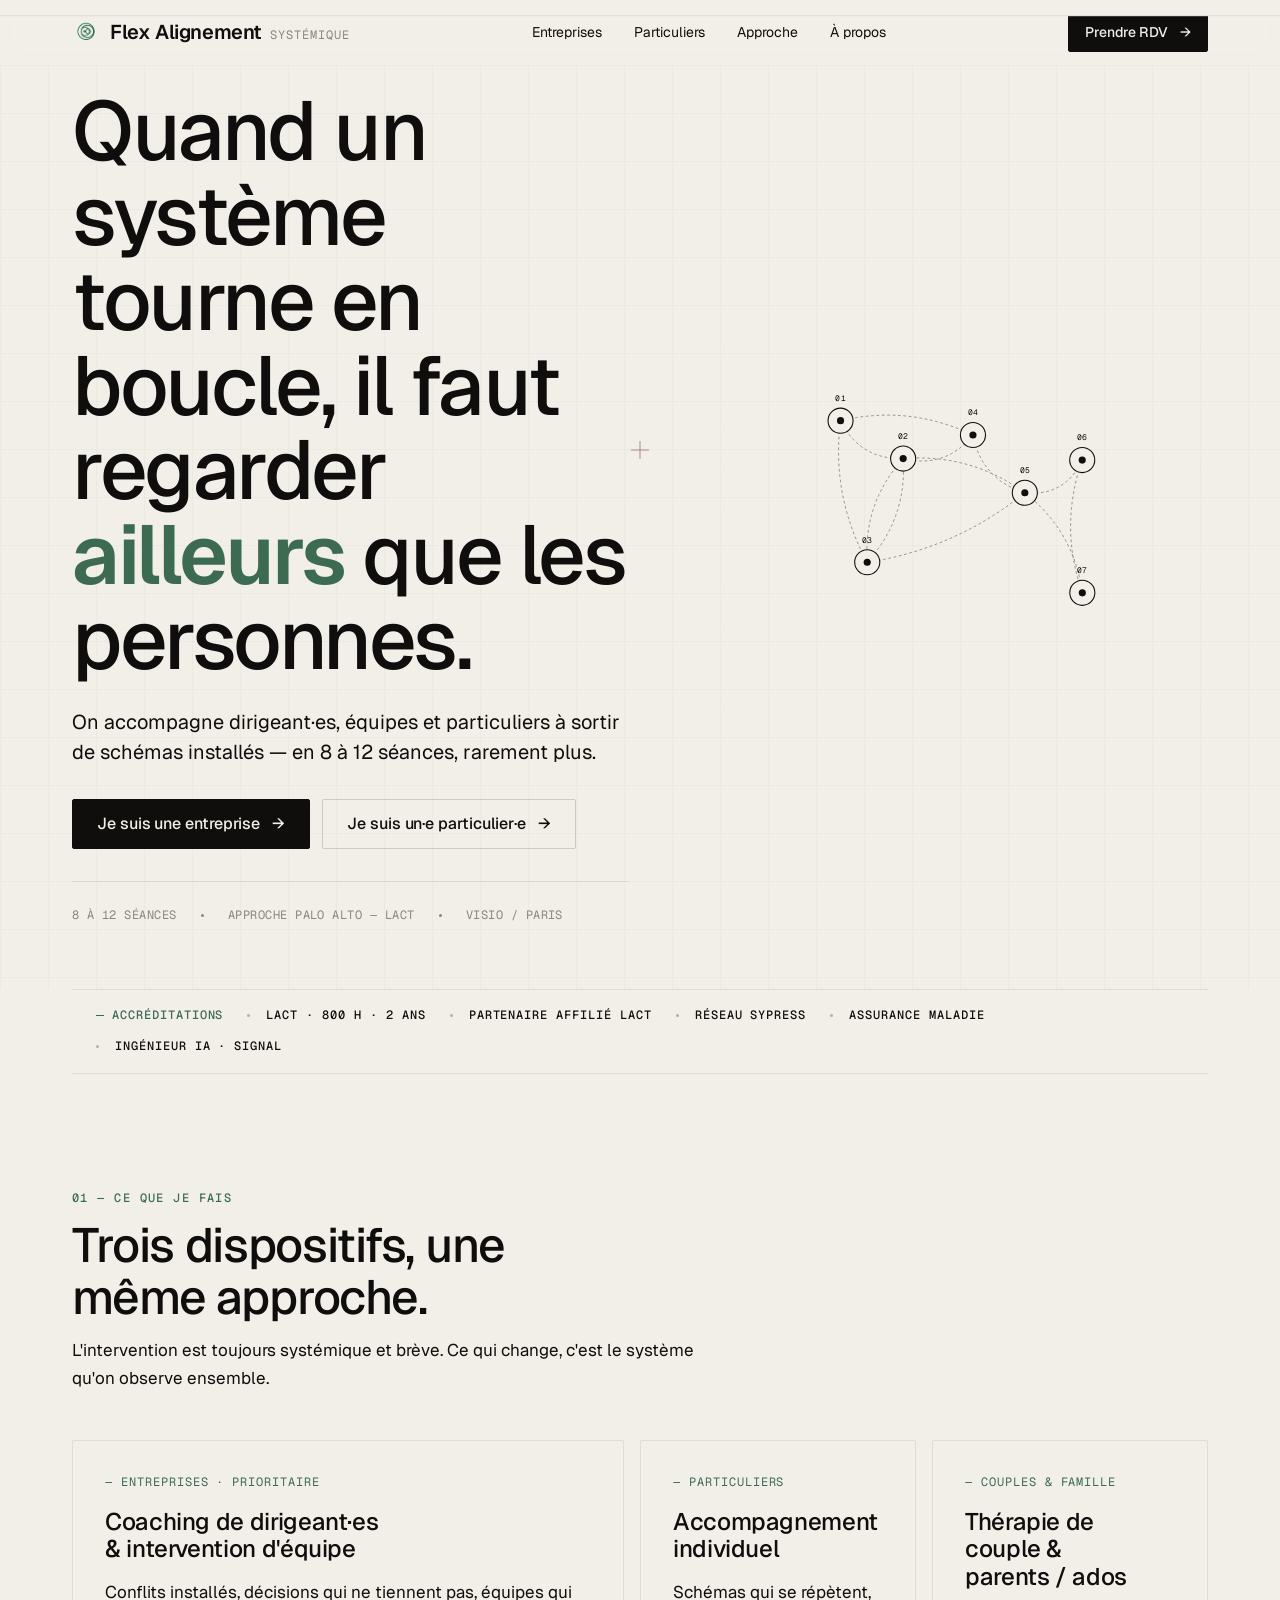
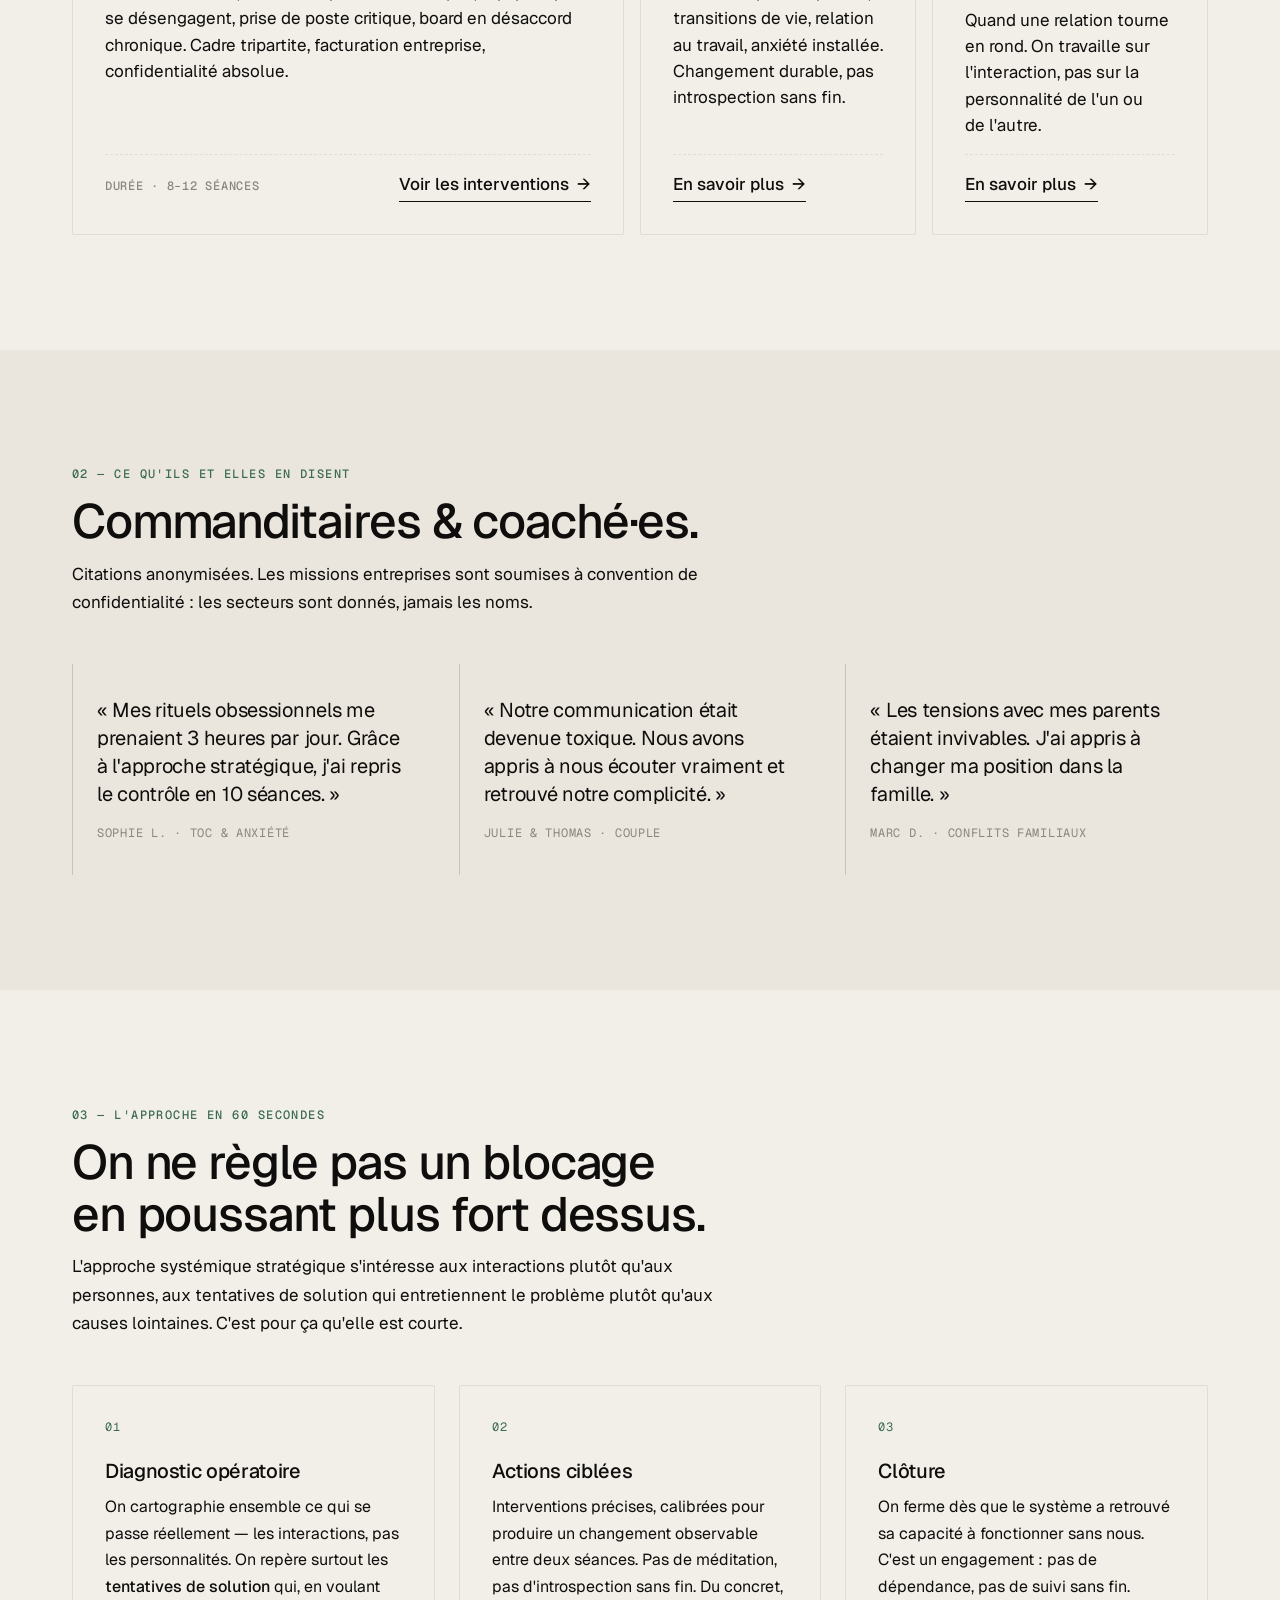
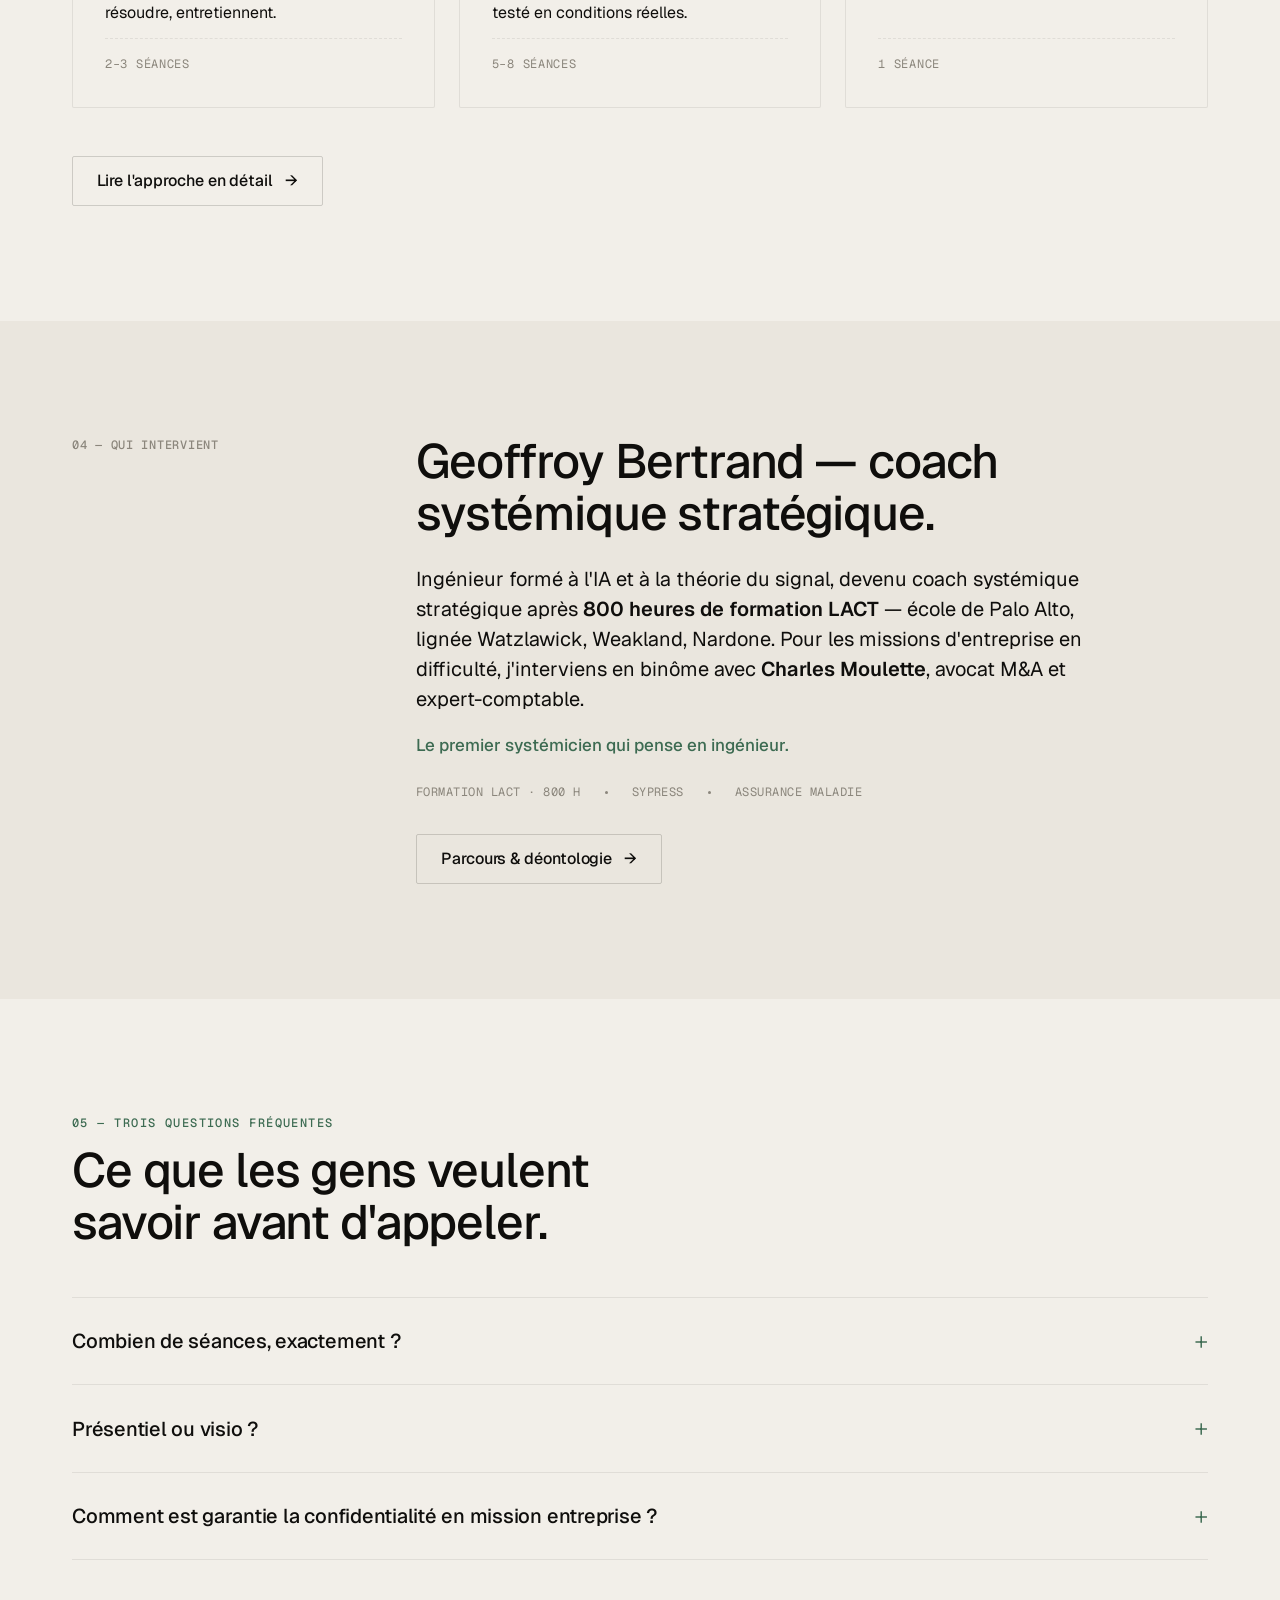
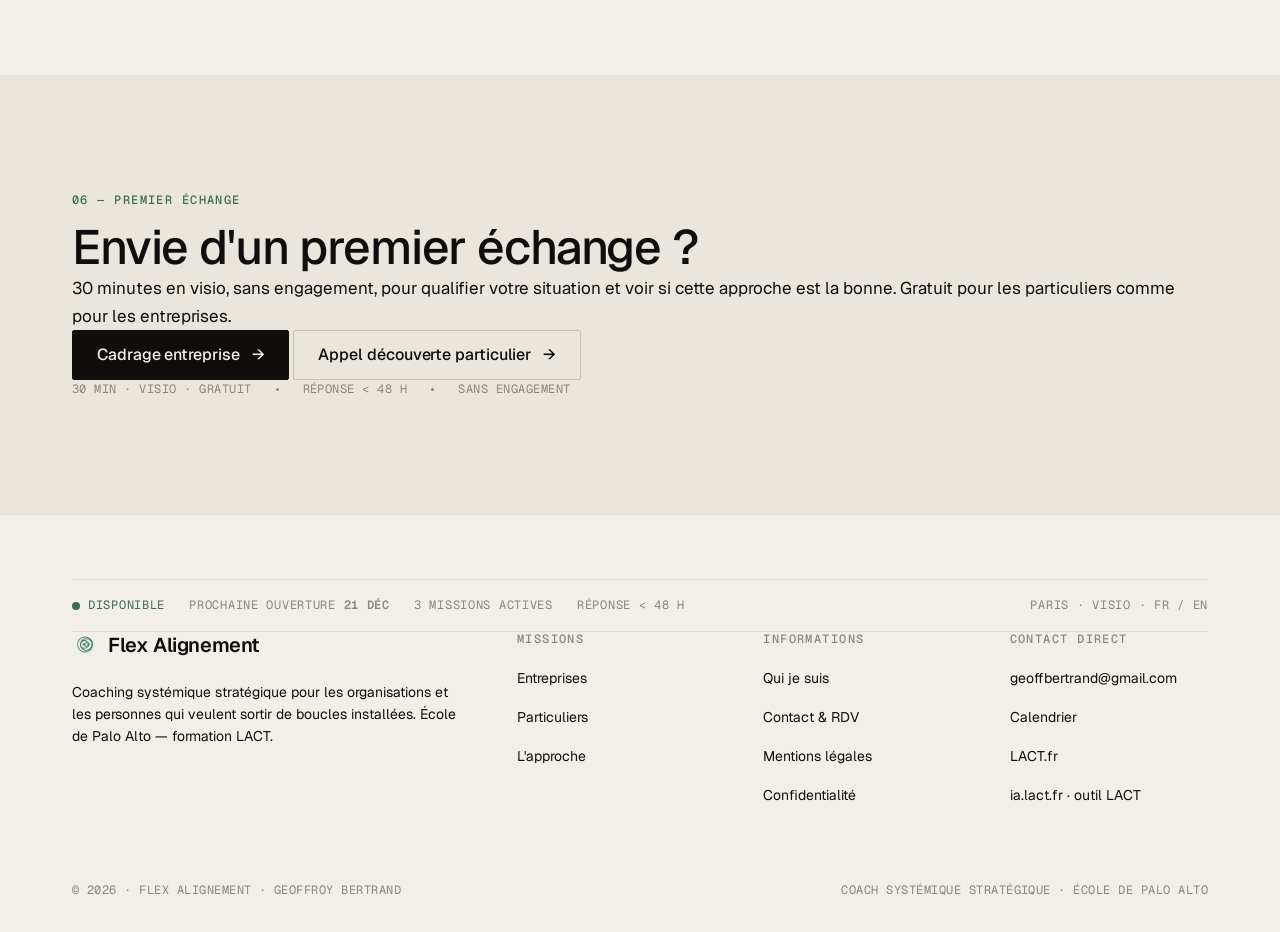
==== commit cec2d427: "V1 site web" ====
--- a/index.html
+++ b/index.html
@@ -81,15 +81,14 @@
     <!-- ============================================================
          HERO
          ============================================================ -->
-    <section class="hero grid-bg" aria-labelledby="hero-title">
+    <section class="hero hero--top grid-bg" aria-labelledby="hero-title">
       <div class="container hero__inner">
         <div>
-          <span class="kicker">Coach systémique stratégique · École de Palo Alto</span>
           <h1 id="hero-title" class="hero__title">
             Quand un système tourne en boucle, il faut regarder <span class="signal-word">ailleurs</span> que les personnes.
           </h1>
           <p class="hero__lede">
-            J'accompagne dirigeant·es, équipes et particuliers à sortir de schémas installés — en 8 à 12 séances, rarement plus.
+            On accompagne dirigeant·es, équipes et particuliers à sortir de schémas installés — en 8 à 12 séances, rarement plus.
           </p>
           <div class="hero__cta">
             <a href="entreprises.html" class="btn btn--primary">Je suis une entreprise <span class="arrow" aria-hidden="true">→</span></a>
@@ -354,7 +353,7 @@
           <h4>Contact direct</h4>
           <ul>
             <li><a href="mailto:geoffbertrand@gmail.com">geoffbertrand@gmail.com</a></li>
-            <li><a href="https://calendly.com/geoffbertrand/30min" target="_blank" rel="noopener">Calendrier</a></li>
+            <li><a href="https://calendly.com/geoffbertrand/cadrage-30-min-entreprise" target="_blank" rel="noopener">Calendrier</a></li>
             <li><a href="https://lact.fr/" target="_blank" rel="noopener">LACT.fr</a></li>
             <li><a href="https://ia.lact.fr/" target="_blank" rel="noopener">ia.lact.fr · outil LACT</a></li>
           </ul>
--- a/assets/css/main.css
+++ b/assets/css/main.css
@@ -72,6 +72,13 @@
   --dur-fast: 180ms;
   --dur: 280ms;
   --dur-slow: 520ms;
+
+  /* --- Logo tint --- */
+  /* Recolore un logo en `--c-signal` (#3D6B52) sans toucher au fichier source.
+     brightness(0) neutralise les couleurs d'origine ; la suite teinte.
+     Si l'on change `--c-signal`, regénérer cette chaîne via
+     https://codepen.io/sosuke/pen/Pjoqqp */
+  --logo-tint: brightness(0) saturate(100%) invert(34%) sepia(44%) saturate(560%) hue-rotate(103deg) brightness(92%) contrast(88%);
 }
 
 /* ============================================================
@@ -362,30 +369,39 @@
 .nav-brand {
   display: flex;
   align-items: center;
-  gap: var(--sp-3);
+  gap: 10px;
   color: var(--c-ink);
 }
 .nav-brand__logo {
   display: inline-flex;
   align-items: center;
   justify-content: center;
-  width: 40px;
-  height: 40px;
+  /* 28 px = cap-height approx. du wordmark (Geist 1.25rem @ 600) × 1.4 ;
+     équilibre optique entre le logo et le texte. */
+  width: 28px;
+  height: 28px;
   flex: 0 0 auto;
   overflow: hidden;
-  border-radius: 2px;
 }
 .nav-brand__logo img {
   width: 100%;
   height: 100%;
   object-fit: contain;
   display: block;
-}
+  /* Teinte vert signal — préserve l'animation du GIF. */
+  filter: var(--logo-tint);
+  transition: filter var(--dur) var(--ease);
+}
+.nav-brand:hover .nav-brand__logo img { filter: var(--logo-tint) brightness(1.08); }
 .nav-brand__text {
   display: flex;
   align-items: baseline;
   gap: var(--sp-2);
   line-height: 1;
+  /* Petite correction optique : le logo a un poids visuel plus lourd que les
+     capitales de la wordmark ; on remonte le texte de 1 px pour aligner les
+     centres perçus. */
+  transform: translateY(-0.5px);
 }
 .nav-brand .mark {
   font-family: var(--f-display);
@@ -493,6 +509,29 @@
   .hero { padding-block: var(--sp-9) var(--sp-10); min-height: calc(100vh - 64px); display: flex; align-items: center; }
 }
 
+/* Variant : contenu ancré en haut plutôt que centré verticalement.
+   Utilisé sur la home pour que la H1 démarre juste sous le header,
+   à l'endroit où se trouvait l'ancien kicker.
+   Padding-top et padding-bottom réduits pour que tout le bloc
+   (H1 + lede + CTAs + meta) tienne dans le 1er écran. */
+@media (min-width: 900px) {
+  .hero.hero--top {
+    align-items: flex-start;
+    padding-top: var(--sp-5);
+    padding-bottom: var(--sp-8);
+    min-height: auto;
+  }
+}
+
+/* Variant : décale le contenu centré de 48 px vers le haut (1 ligne de grille).
+   On réduit le padding-top à 0 — grâce au centrage vertical, le contenu
+   remonte de (96 - 0) / 2 = 48 px, tout en préservant la respiration globale. */
+@media (min-width: 900px) {
+  .hero.hero--up {
+    padding-top: 0;
+  }
+}
+
 .hero__inner {
   position: relative;
   display: grid;
@@ -978,6 +1017,13 @@
   color: var(--c-system);
 }
 .field label .req { color: var(--c-signal); }
+.field label .opt {
+  color: var(--c-system);
+  font-weight: 400;
+  opacity: 0.65;
+  margin-left: 0.35em;
+  letter-spacing: 0.04em;
+}
 .field input,
 .field textarea,
 .field select {
@@ -1137,22 +1183,27 @@
 .brand-inline {
   display: inline-flex;
   align-items: center;
-  gap: var(--sp-3);
+  gap: 10px;
   line-height: 1;
 }
 .brand-inline img {
-  width: 32px;
-  height: 32px;
+  width: 26px;
+  height: 26px;
   object-fit: contain;
   display: block;
   flex: 0 0 auto;
-}
+  filter: var(--logo-tint);
+  transition: filter var(--dur) var(--ease);
+}
+.brand-inline:hover img { filter: var(--logo-tint) brightness(1.08); }
 .brand-inline .mark {
   font-family: var(--f-display);
   font-weight: 600;
   font-size: var(--fs-lg);
   letter-spacing: -0.02em;
   color: var(--c-ink);
+  /* Correction optique (idem header) */
+  transform: translateY(-0.5px);
 }
 
 /* ============================================================
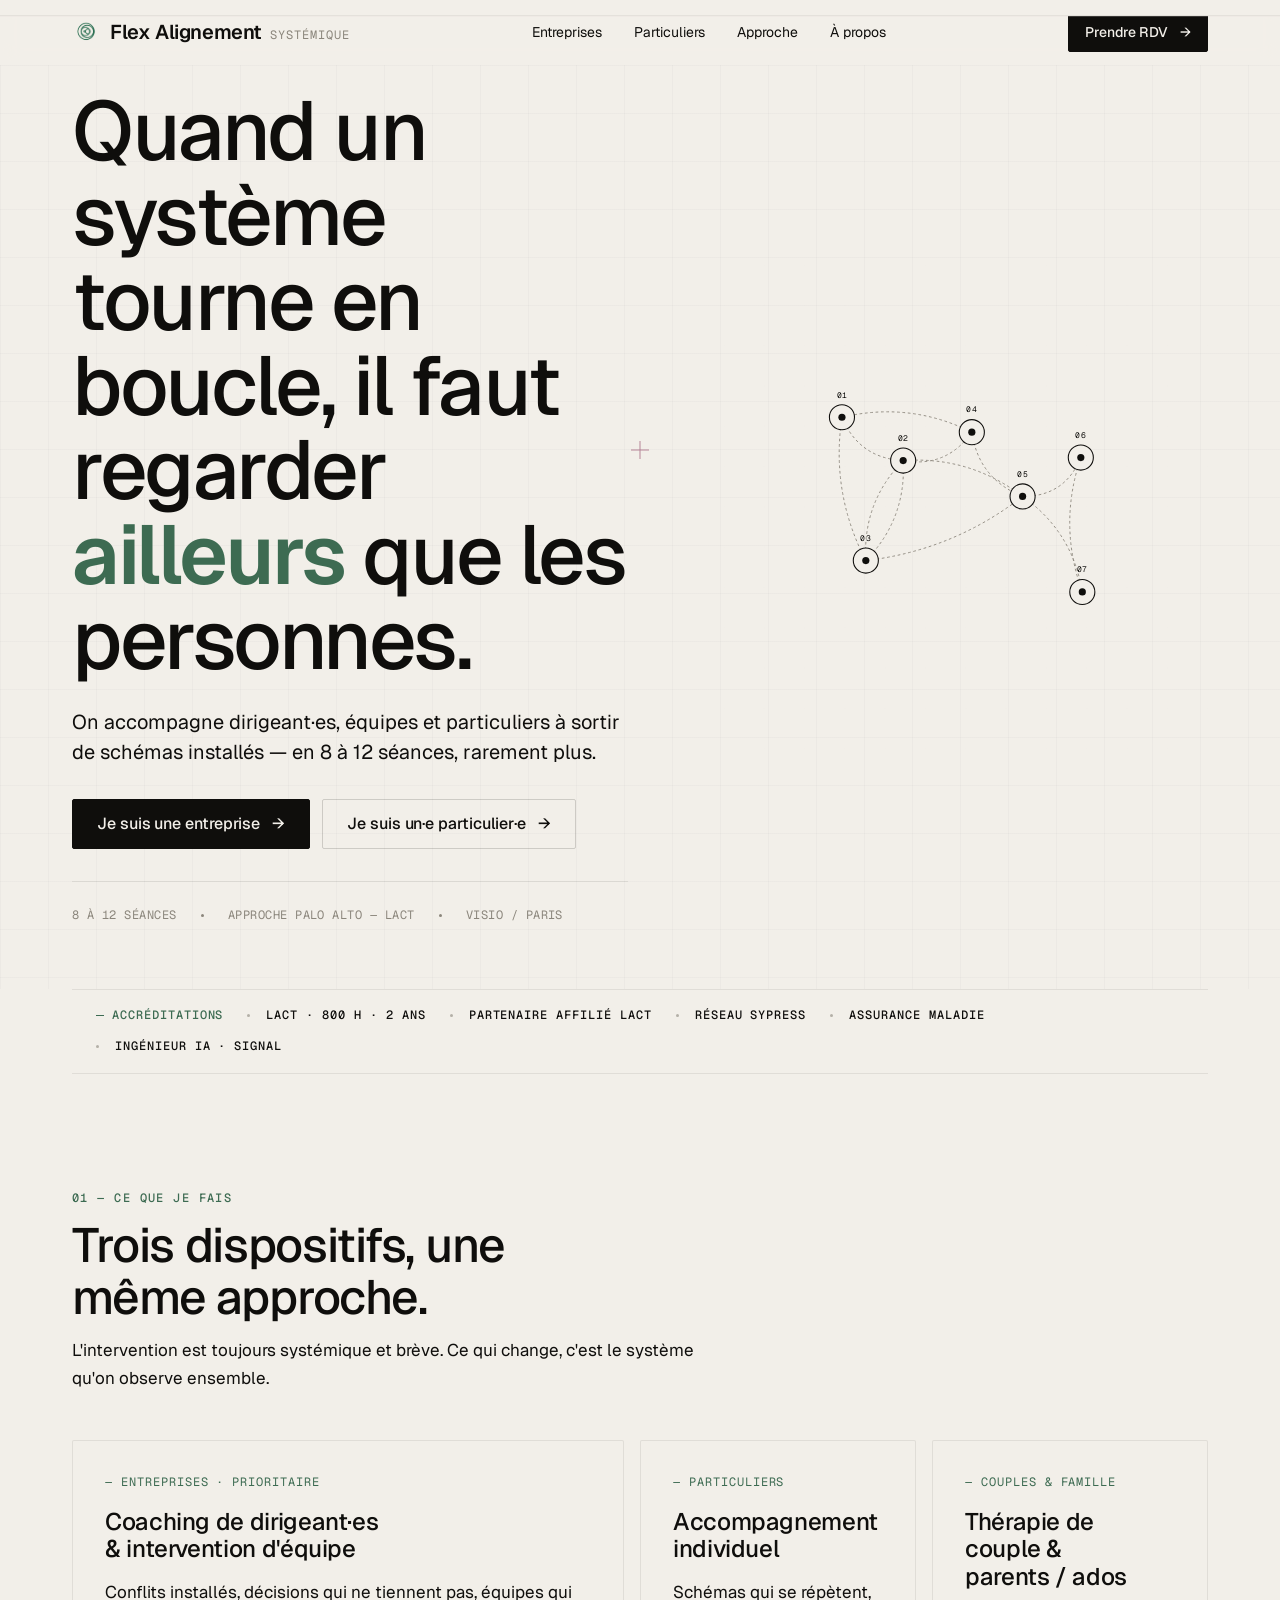
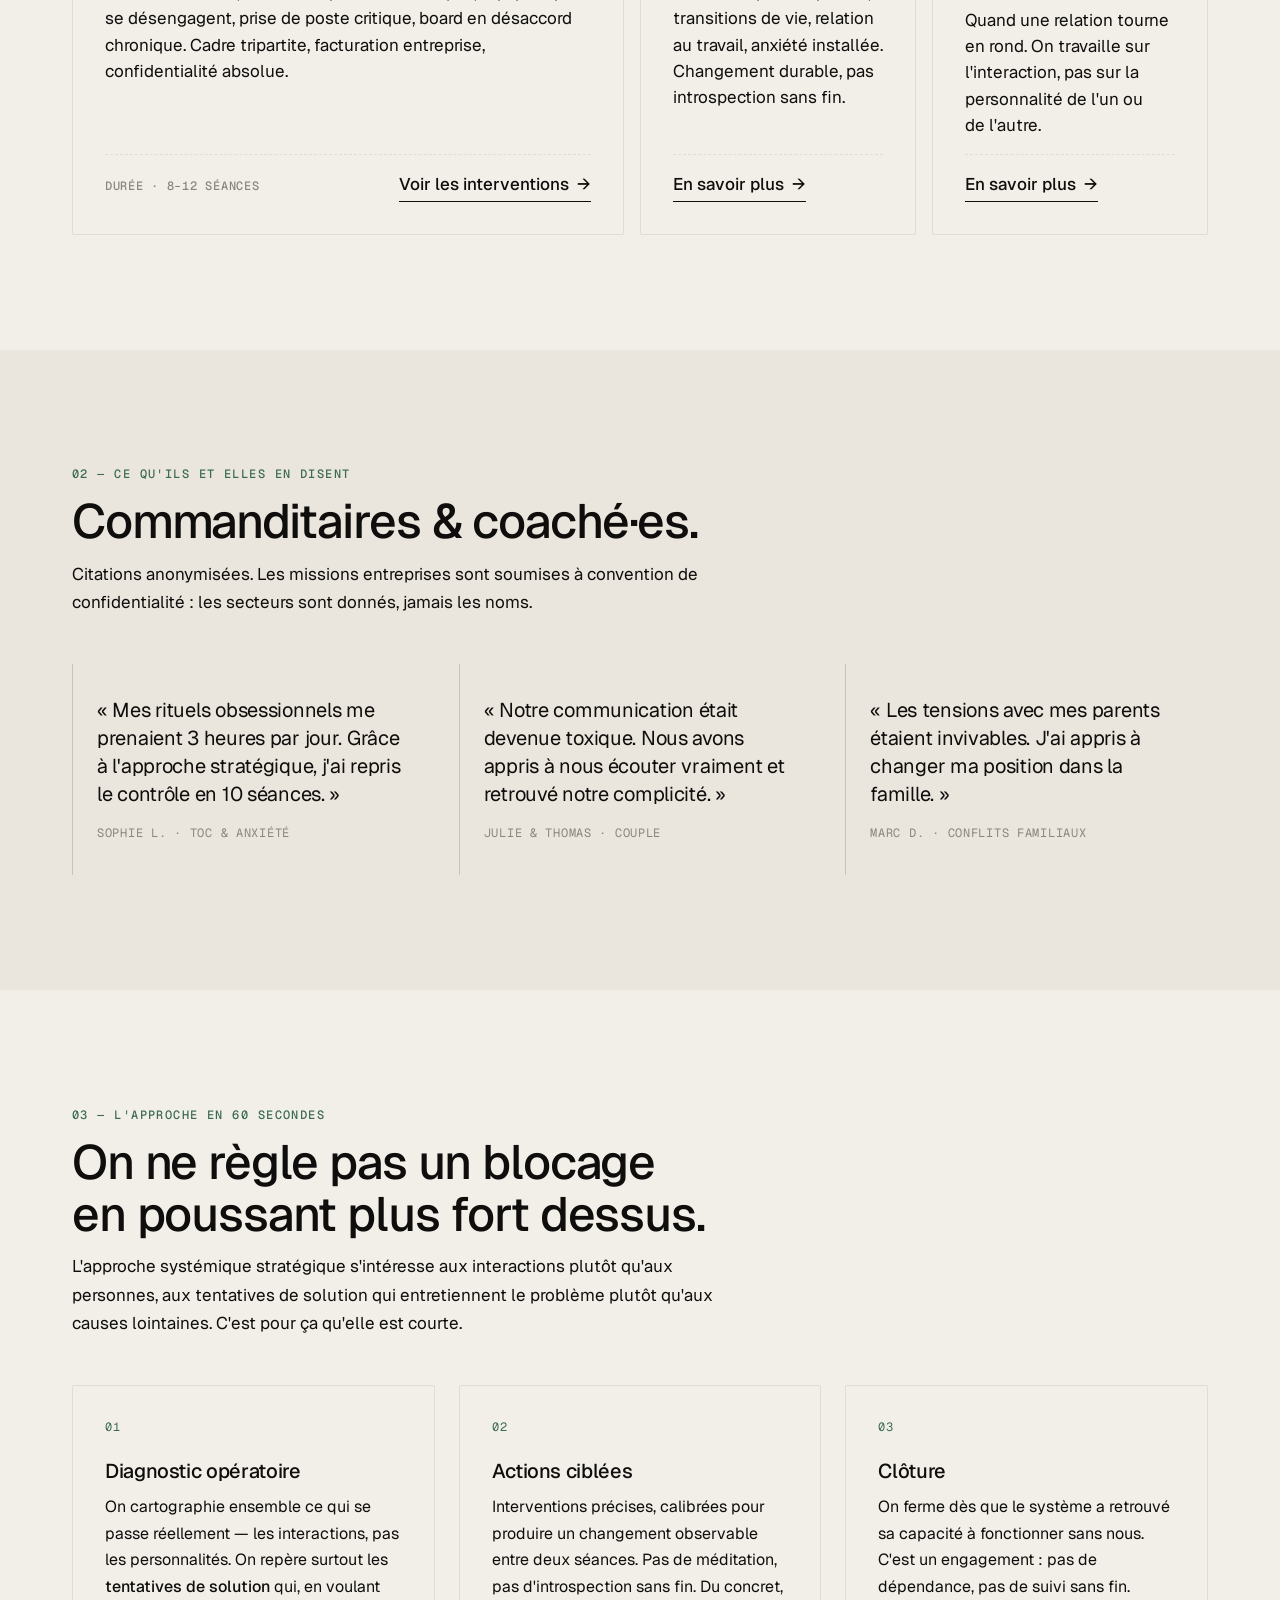
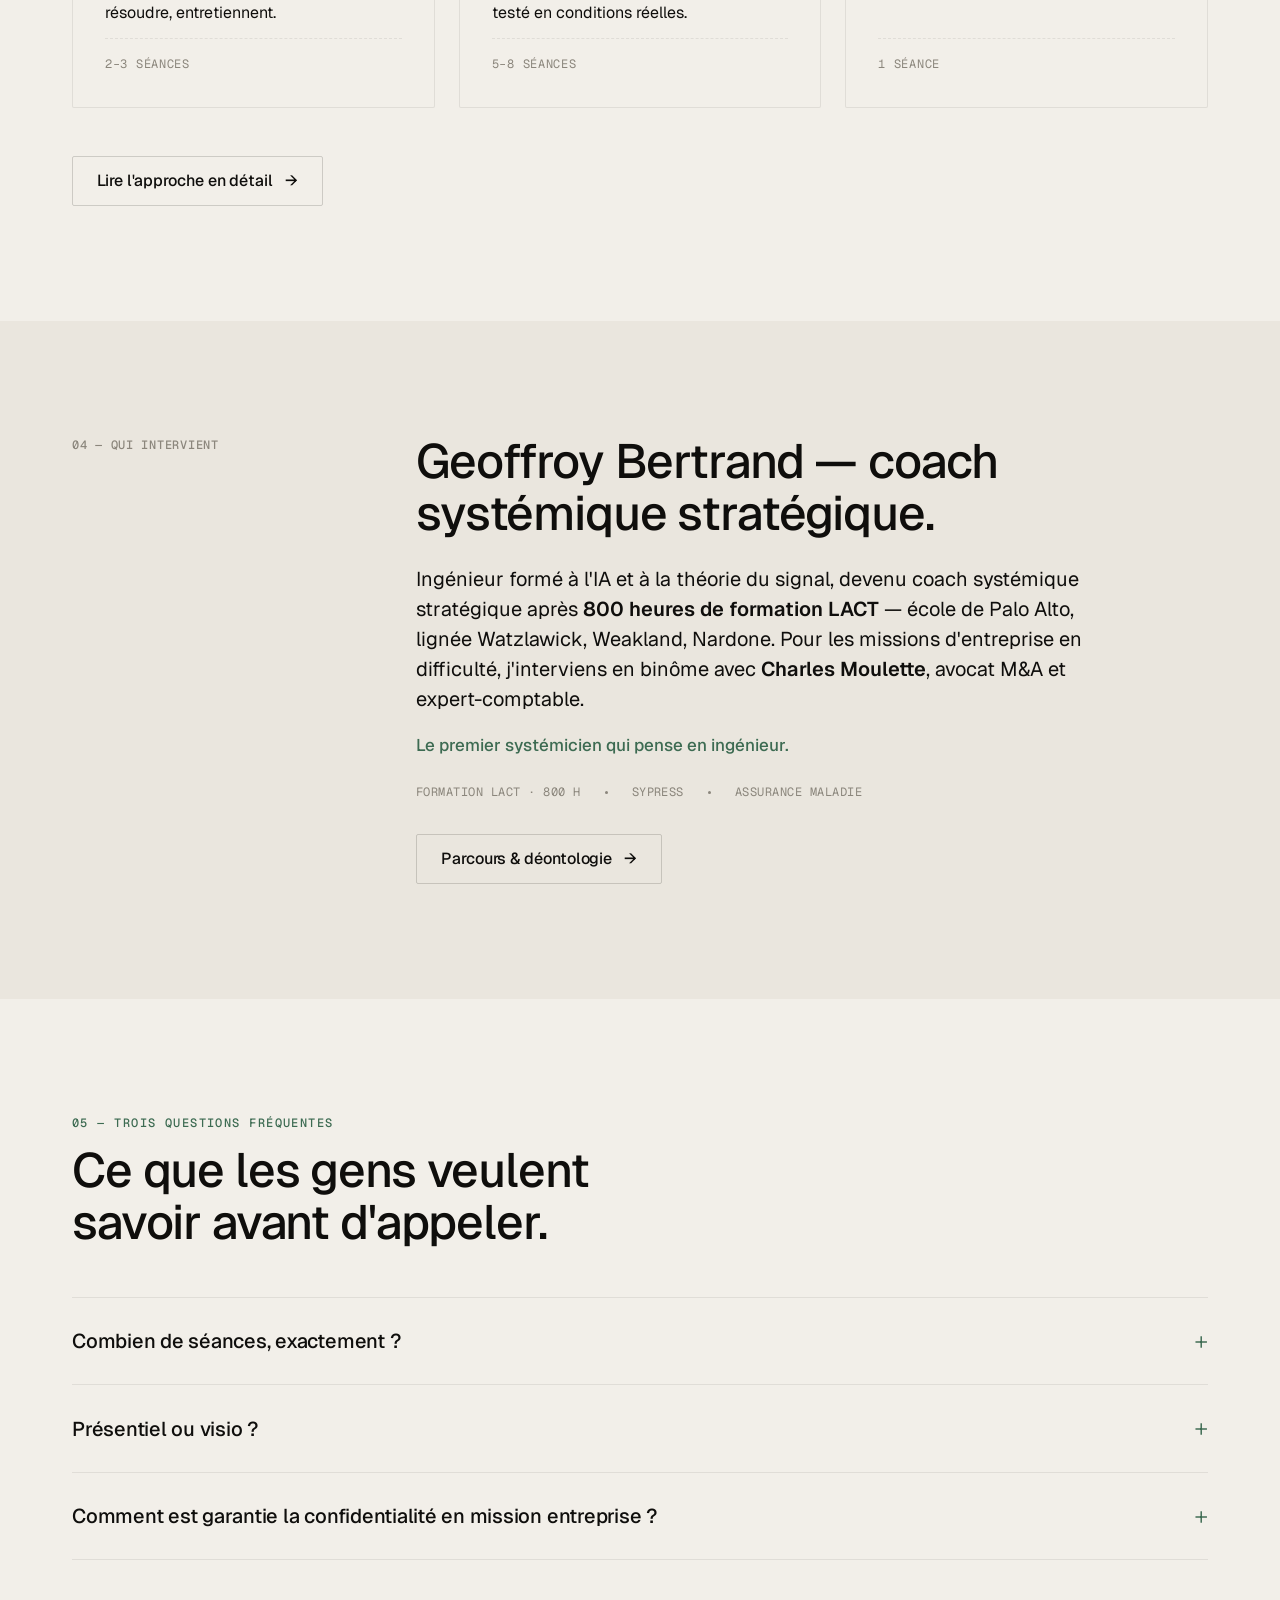
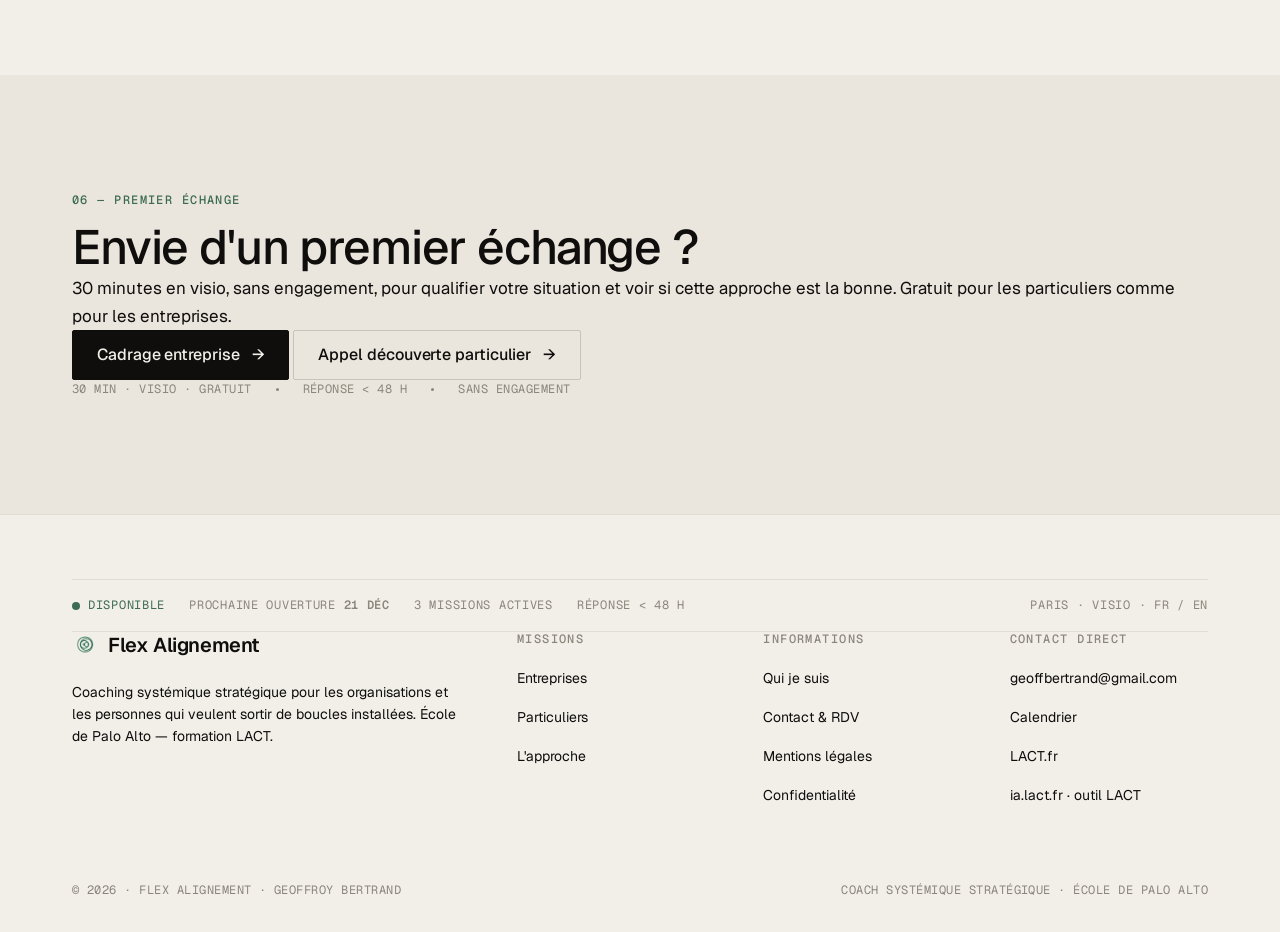
==== commit 958f5f0b: "Bascule flexalignement.fr → flexalignement.com + identité marque complète" ====
--- a/index.html
+++ b/index.html
@@ -9,7 +9,7 @@
   <meta property="og:type" content="website">
   <meta property="og:title" content="Flex Alignement — Coach systémique stratégique">
   <meta property="og:description" content="Quand un système tourne en boucle, il faut regarder ailleurs que les personnes. Interventions courtes et précises, héritage de l'école de Palo Alto.">
-  <meta property="og:url" content="https://flexalignement.fr/">
+  <meta property="og:url" content="https://flexalignement.com/">
   <meta name="twitter:card" content="summary_large_image">
 
   <link rel="icon" type="image/png" href="images/Logo.png">
@@ -27,9 +27,9 @@
       "@type": "Person",
       "name": "Geoffroy Bertrand",
       "jobTitle": "Coach systémique stratégique",
-      "url": "https://flexalignement.fr/a-propos.html"
+      "url": "https://flexalignement.com/a-propos.html"
     },
-    "url": "https://flexalignement.fr/",
+    "url": "https://flexalignement.com/",
     "areaServed": "France",
     "priceRange": "€€"
   }
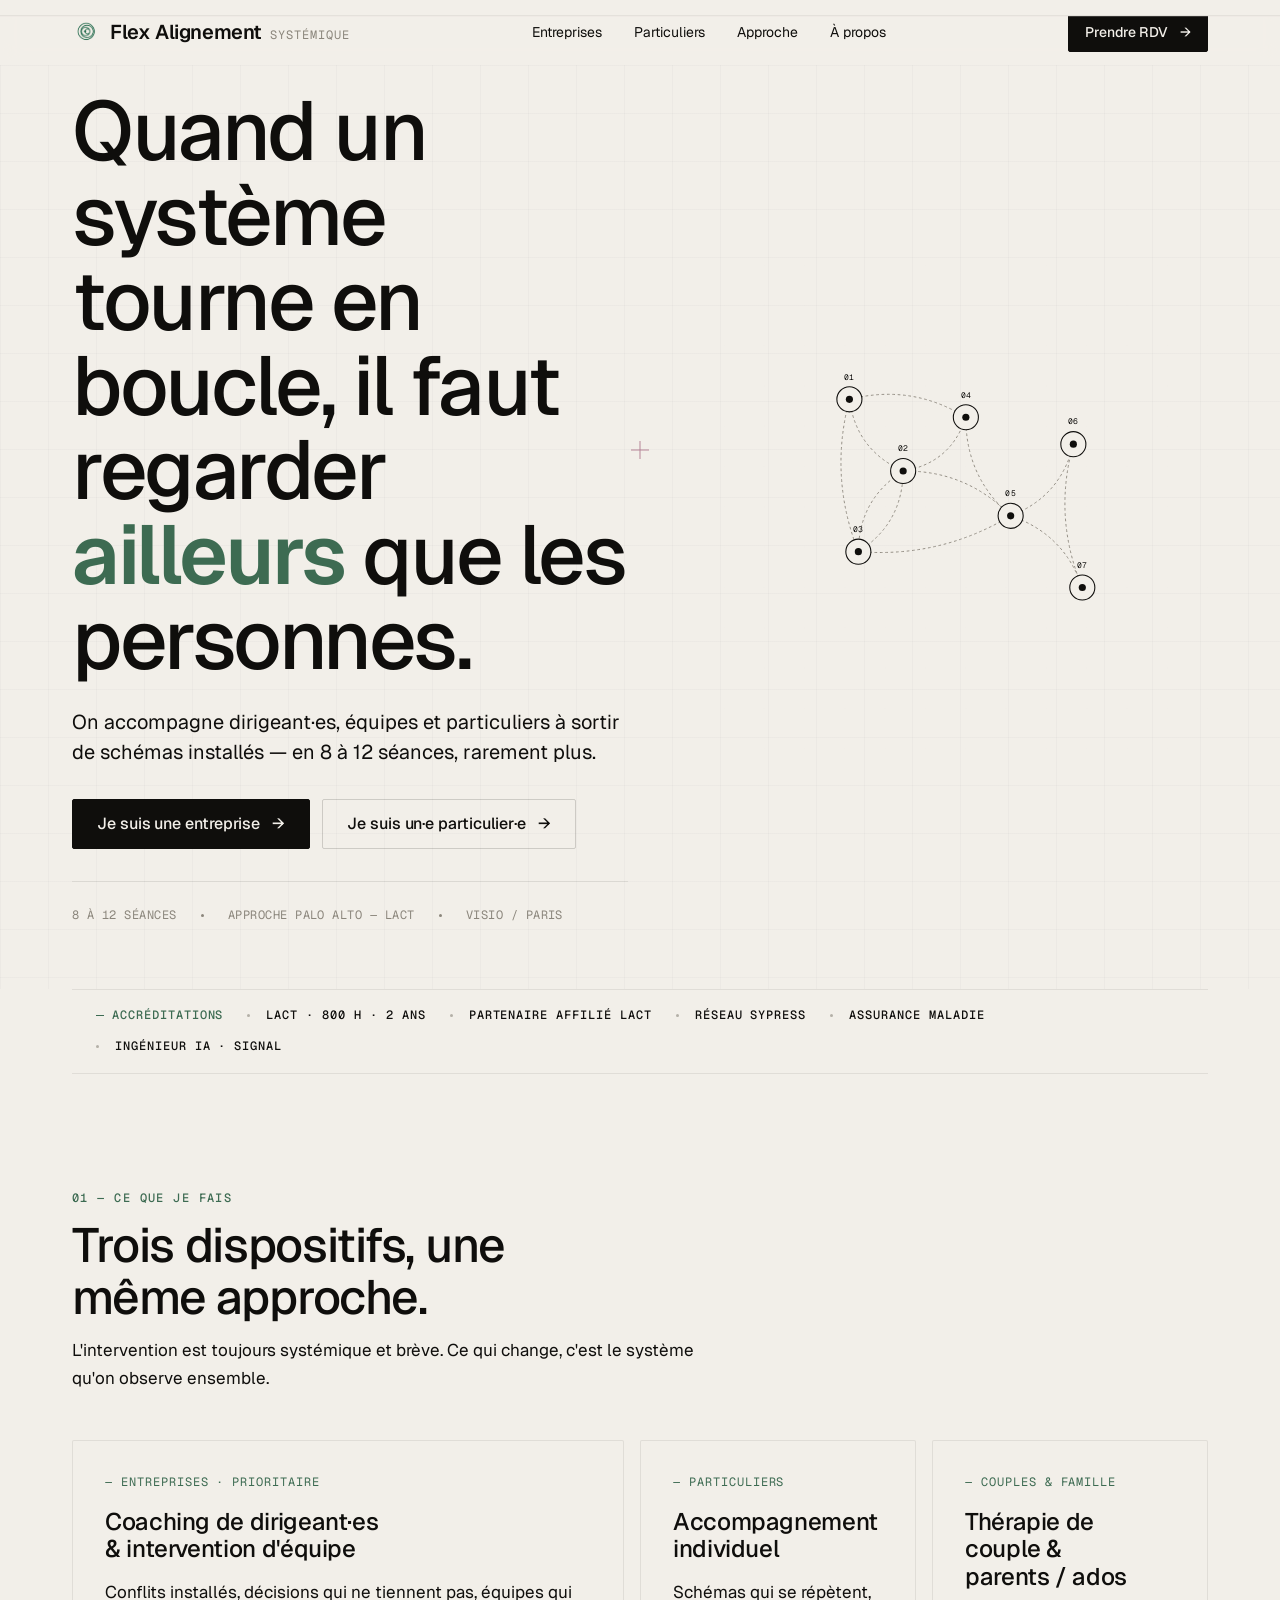
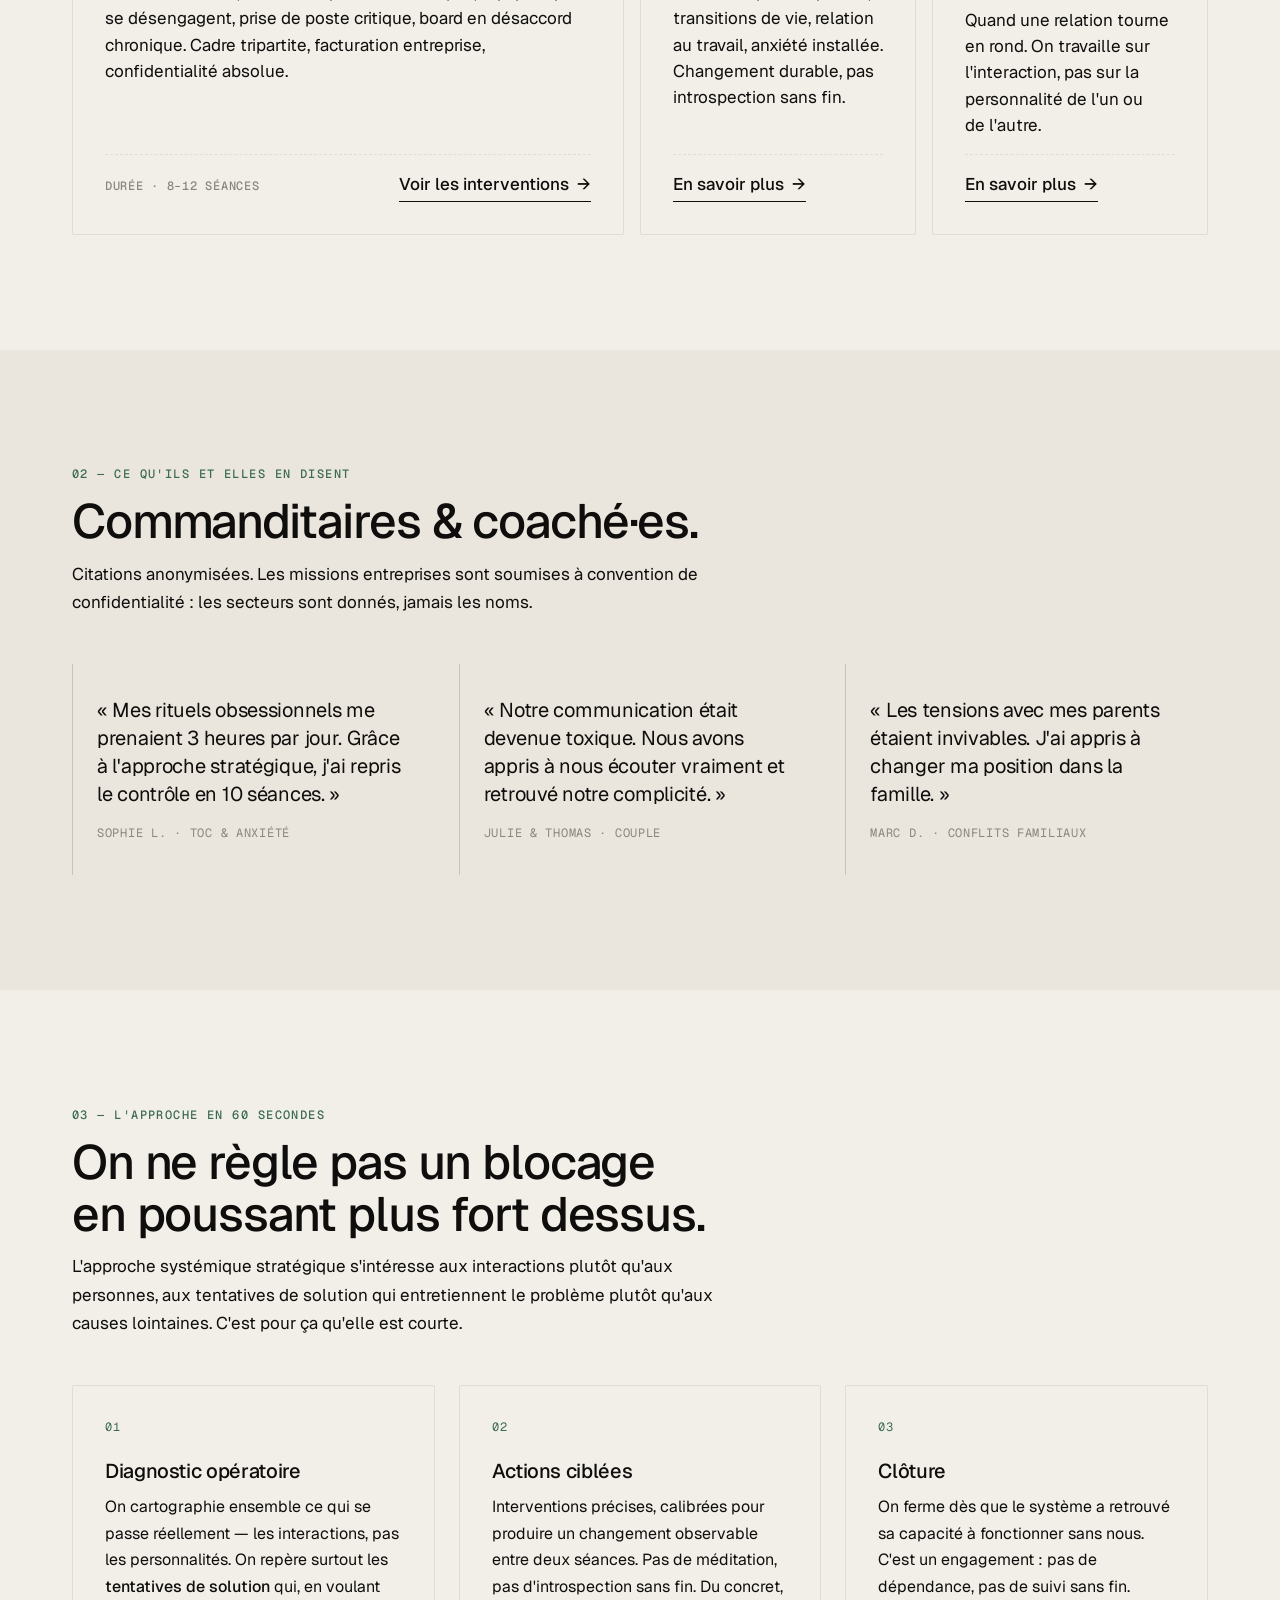
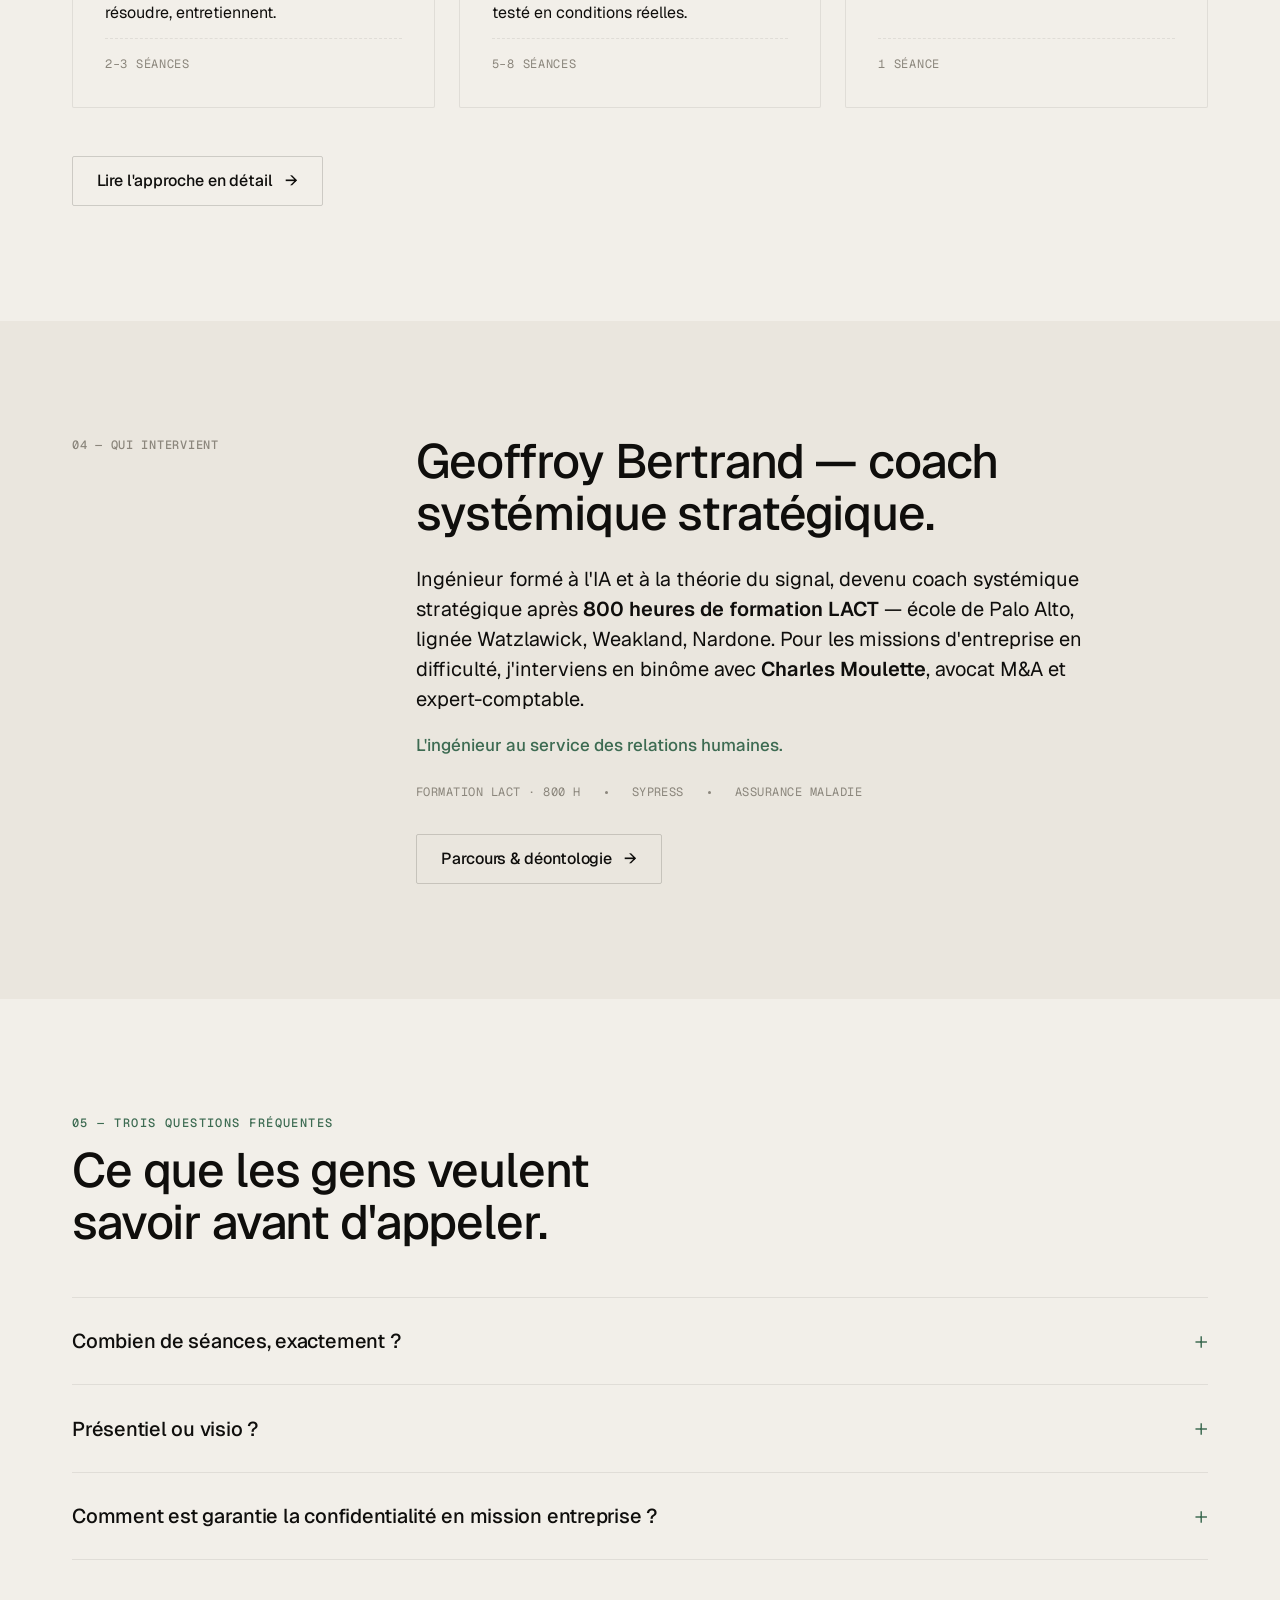
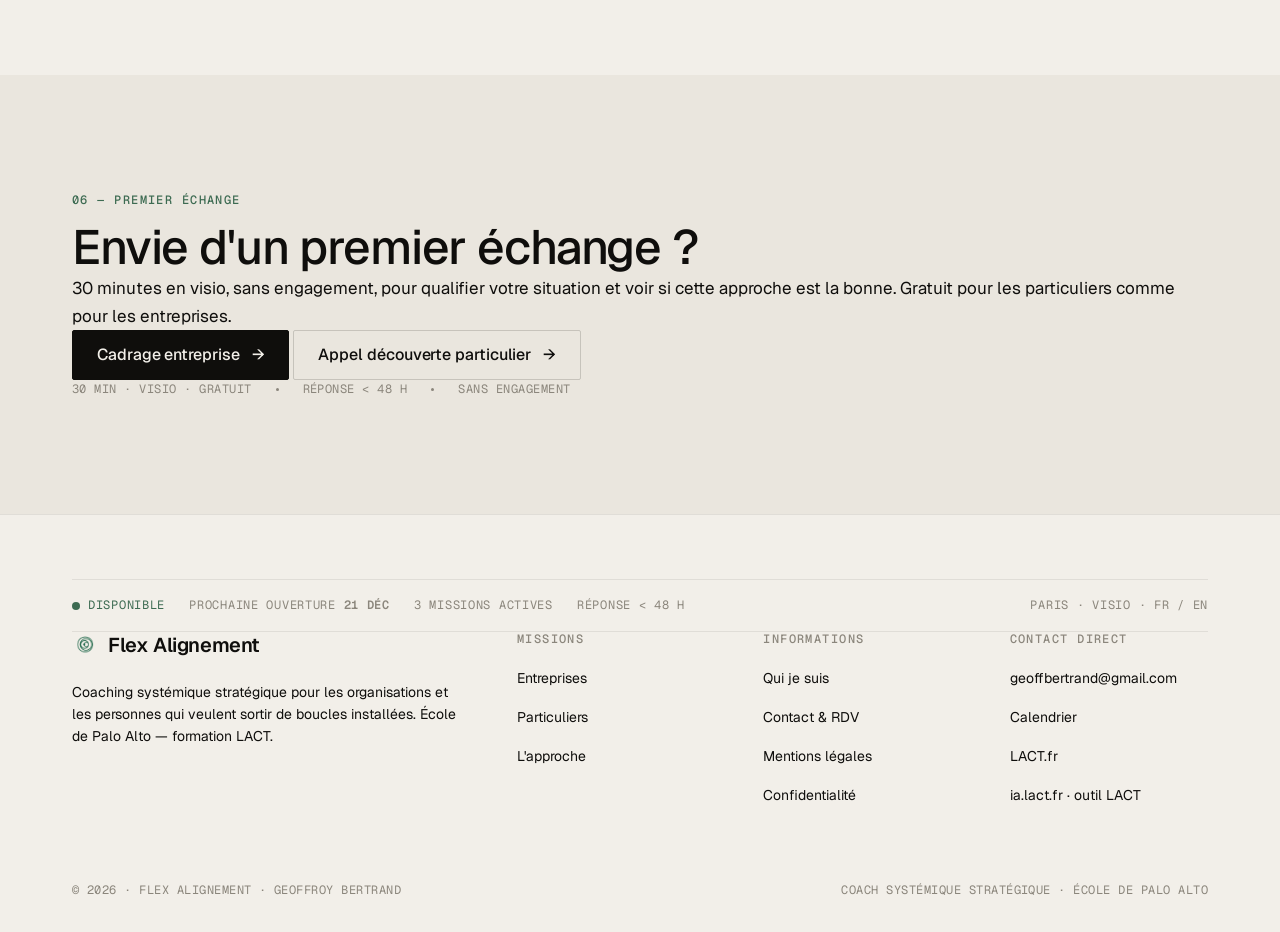
==== commit 0a3716bd: "petite modif" ====
--- a/index.html
+++ b/index.html
@@ -242,7 +242,7 @@
             <p style="font-size: var(--fs-lg); line-height: 1.5; max-width: 56ch; margin-bottom: var(--sp-4);">
               Ingénieur formé à l'IA et à la théorie du signal, devenu coach systémique stratégique après <strong>800 heures de formation LACT</strong> — école de Palo Alto, lignée Watzlawick, Weakland, Nardone. Pour les missions d'entreprise en difficulté, j'interviens en binôme avec <strong>Charles Moulette</strong>, avocat M&amp;A et expert-comptable.
             </p>
-            <p style="color: var(--c-signal); font-weight: 500; margin-bottom: var(--sp-5);">Le premier systémicien qui pense en ingénieur.</p>
+            <p style="color: var(--c-signal); font-weight: 500; margin-bottom: var(--sp-5);">L'ingénieur au service des relations humaines.</p>
             <div class="mono-line" style="margin-top: var(--sp-5); margin-bottom: var(--sp-6);">
               <span>FORMATION LACT · 800 H</span>
               <span class="dot" aria-hidden="true"></span>
